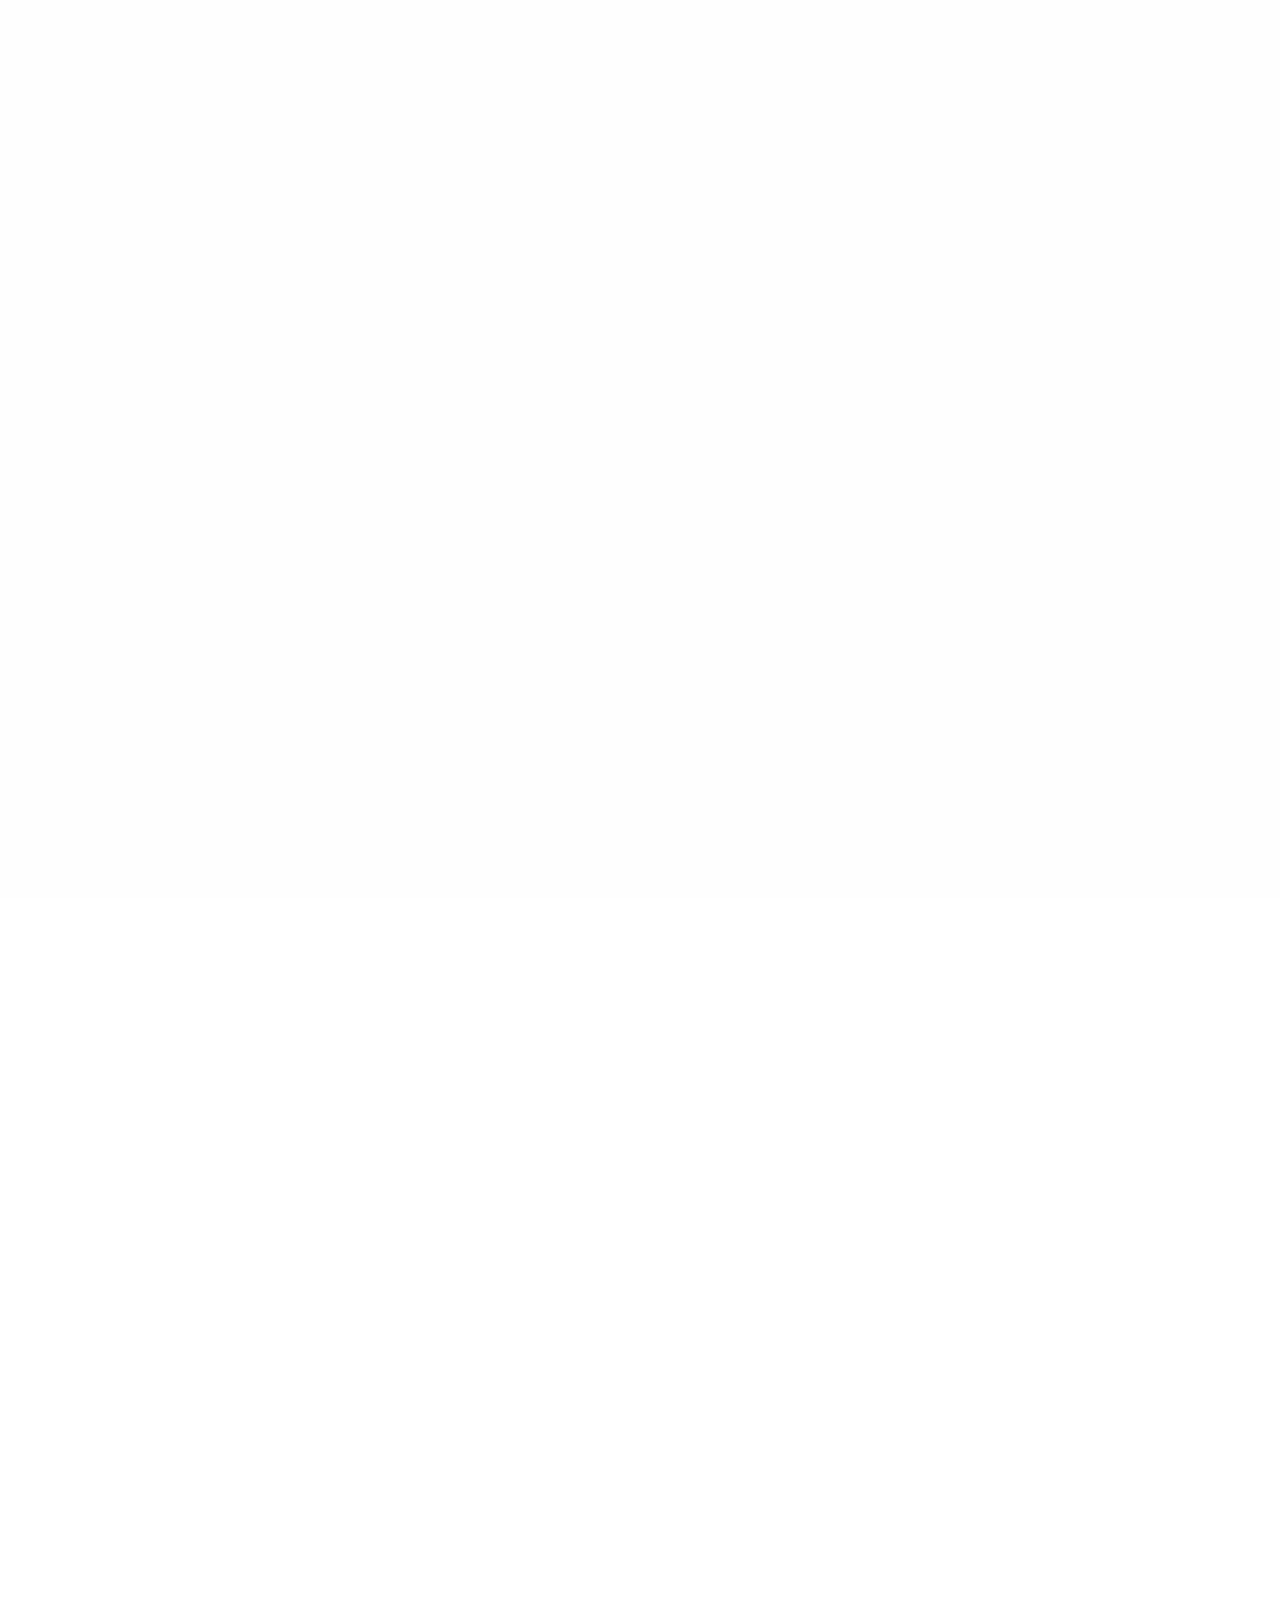
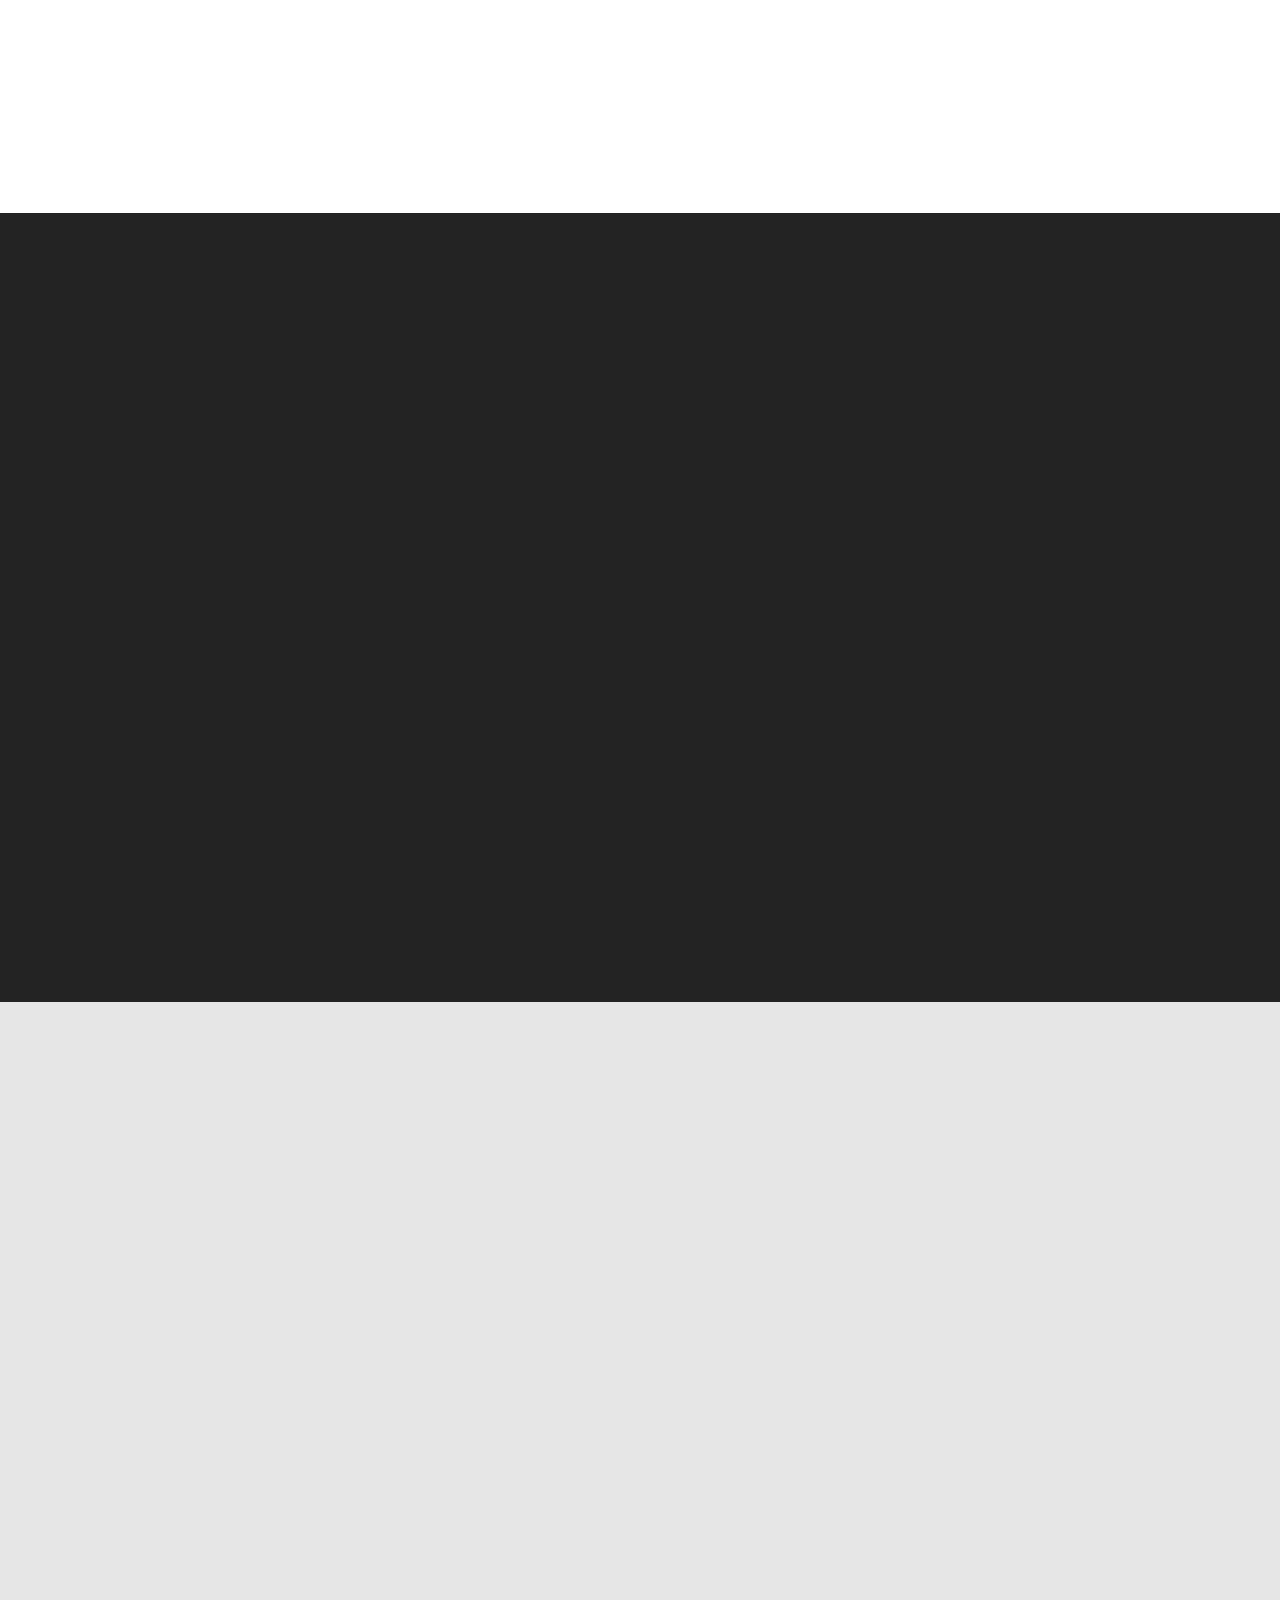
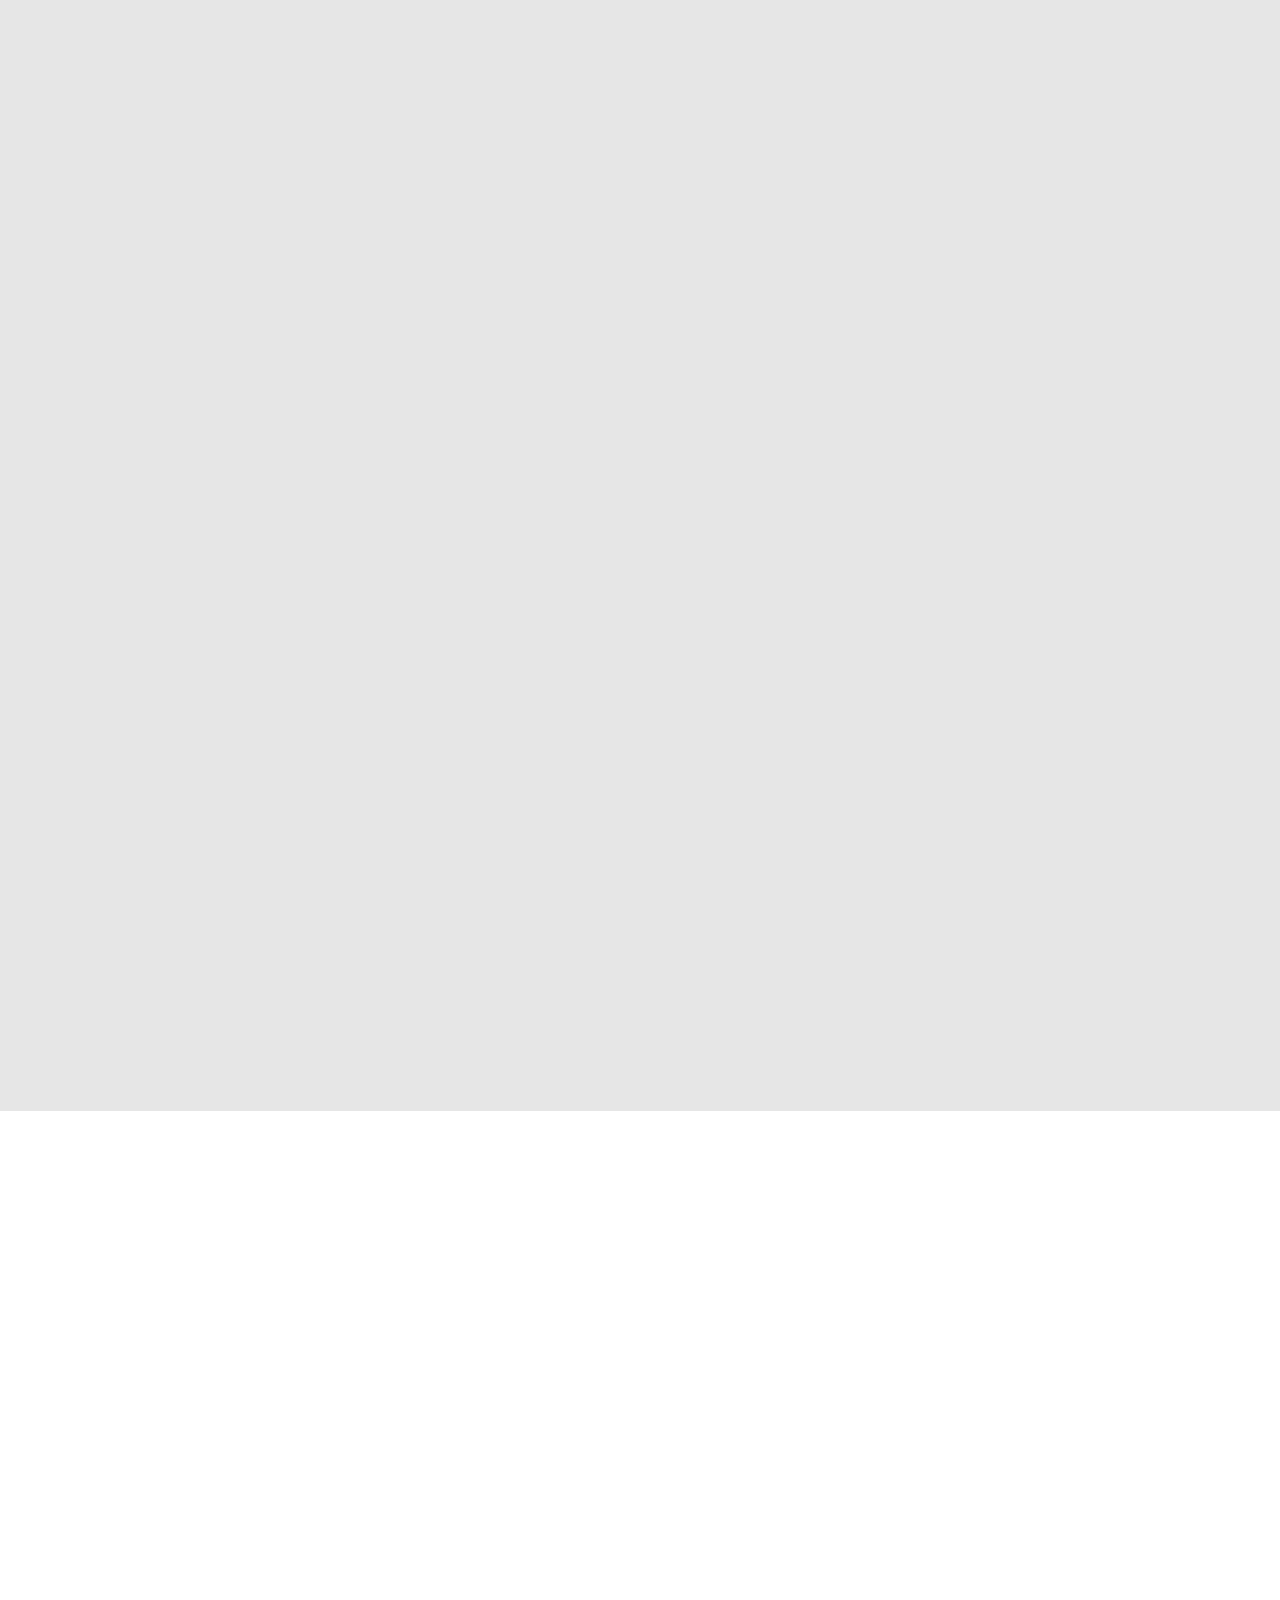
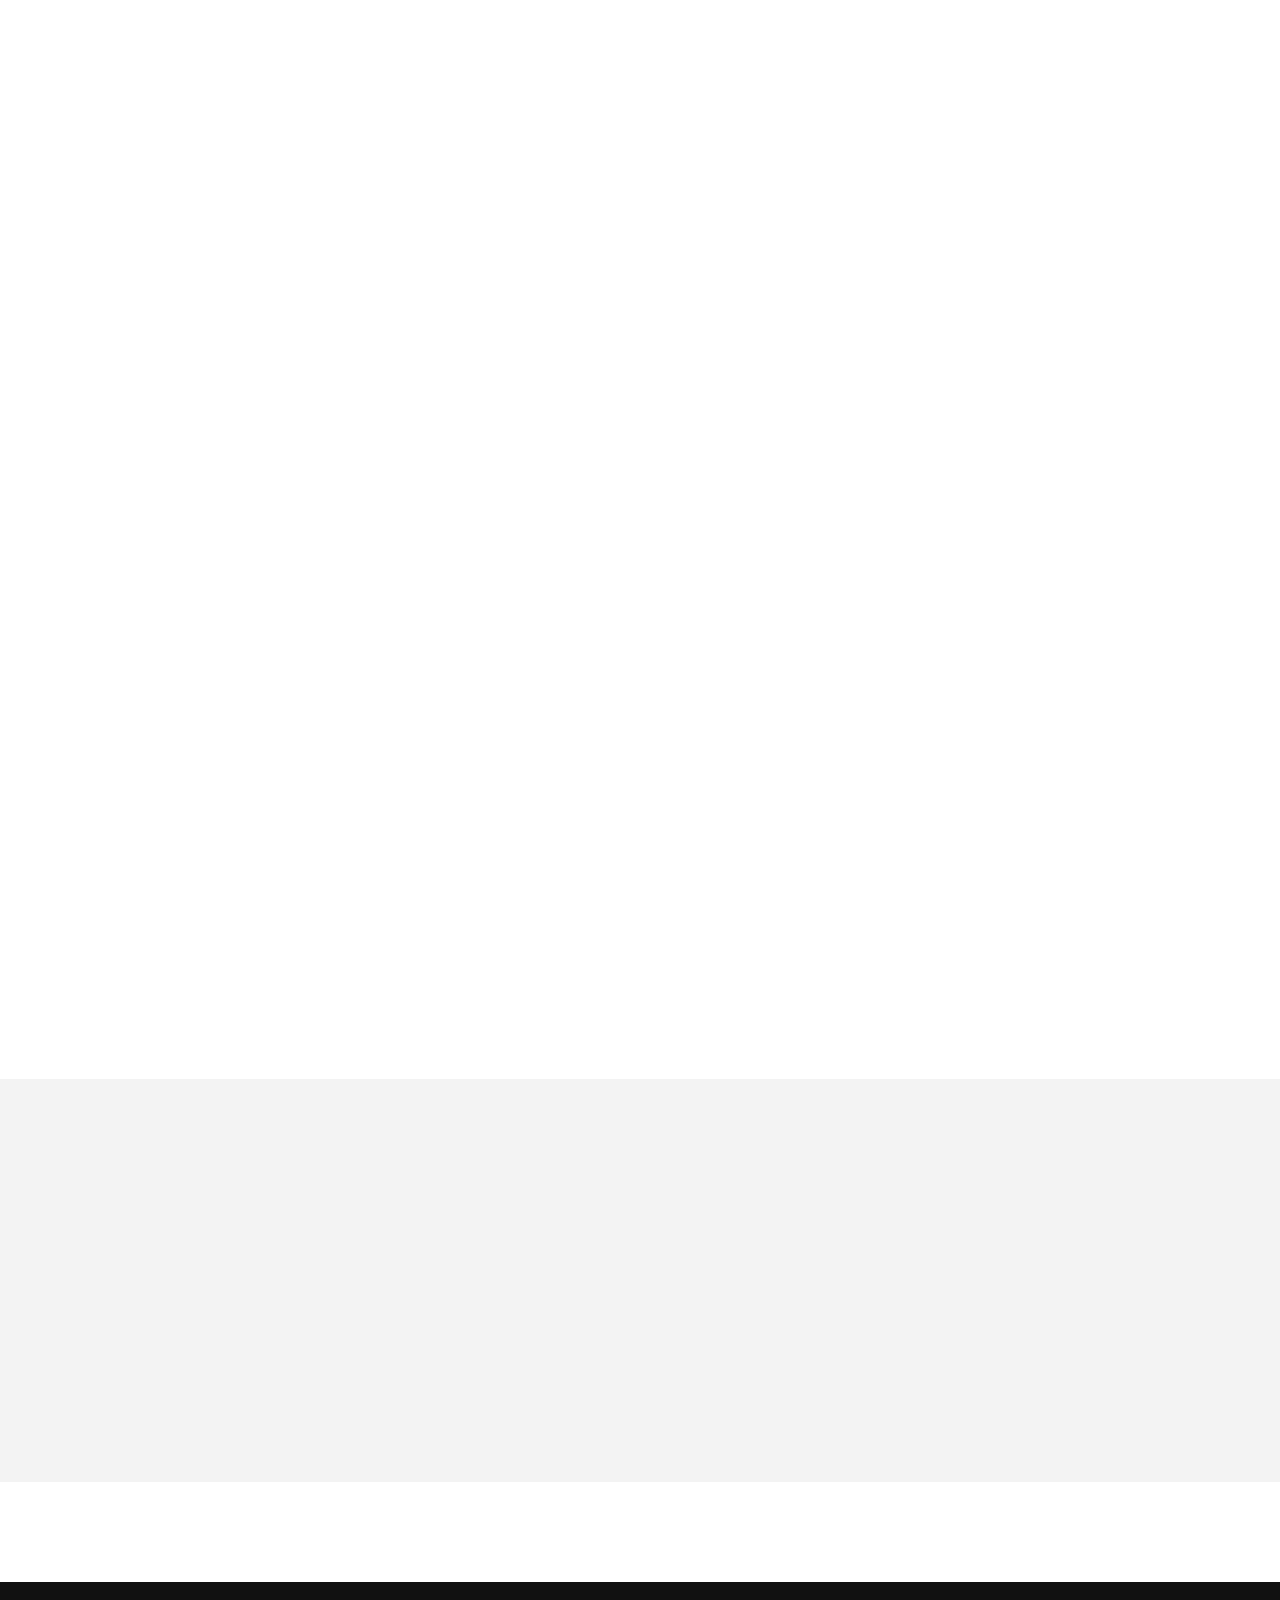
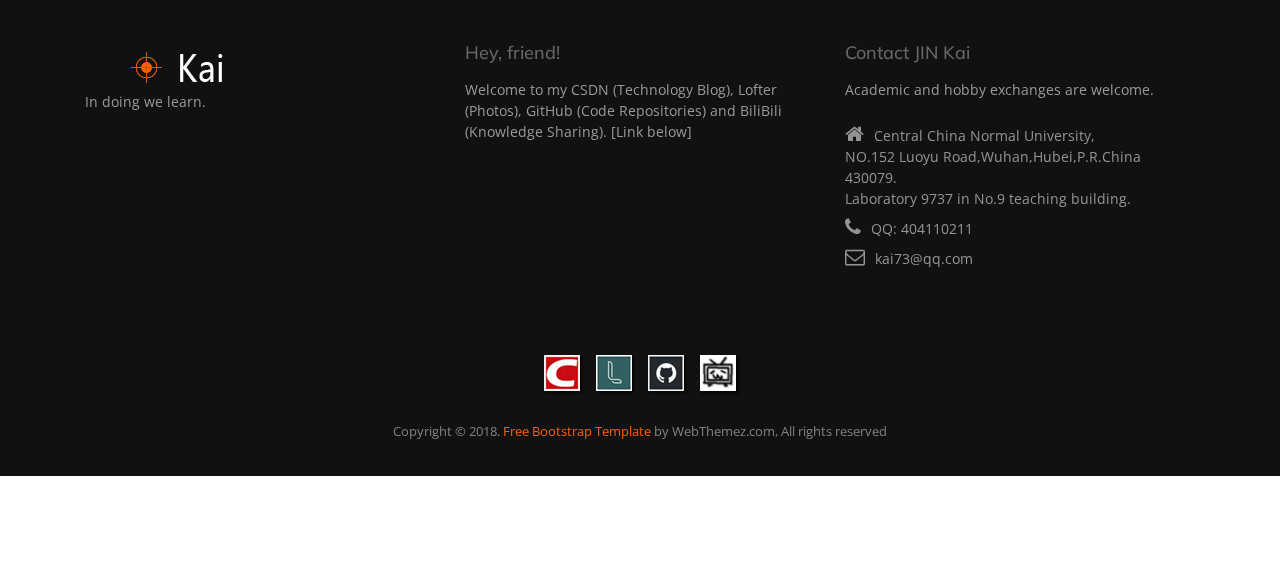
==== index.html @ 5a51023a "update logo" ====
<!DOCTYPE html>
<html lang="en">
<head>
   <meta charset="utf-8"> 
    <meta name="viewport" content="width=device-width, initial-scale=1, maximum-scale=1">
    <meta name="description" content="Businnes, Portfolio, Corporate"> 
	<meta name="Author" content="WebThemez"> 
    <title>Kai JIN | In doing we learn.</title>
    <link rel="stylesheet" href="css/normalize.css">
    <link rel="stylesheet" href="css/bootstrap.min.css">
    <link rel="stylesheet" href="css/font-awesome/css/font-awesome.min.css" />
	<link rel="stylesheet" href="elegant_font/style.css" />
    <!--[if lte IE 7]><script src="elegant_font/lte-ie7.js"></script><![endif]-->
    <link rel="stylesheet" href="css/magnific-popup.css">
    <link rel="stylesheet" href="css/slider-pro.css">
    <link rel="stylesheet" href="css/owl.carousel.css">
    <link rel="stylesheet" href="css/owl.theme.css">
    <link rel="stylesheet" href="css/owl.transitions.css">
    <link rel="stylesheet" href="css/animate.css">
	    <link rel="stylesheet" href="elegant_font/style.css"> 
    <link rel="stylesheet" href="css/style.css"> 

    <!--[if lt IE 9]>
        <script src="js/html5shiv.min.js"></script>
        <script src="js/respond.min.js"></script>
        <script type="text/javascript" src="js/selectivizr.js"></script>
    <![endif]-->
</head>

<body>
    <!-- Preloader -->
    <div class="preloader">
        <div class="status"></div>
    </div>
 
    <!-- Header End -->
    <header>
        <!-- Navigation Menu start-->
		
	<nav id="topNav" class="navbar navbar-default main-menu">
    <div class="container">
        <button class="navbar-toggler hidden-md-up pull-right" type="button" data-toggle="collapse" data-target="#collapsingNavbar">
            ☰
        </button> 
		 <a class="navbar-brand page-scroll" href="#slider"><img class="logo" id="logo" src="images/logo.png" alt="logo"></a>
        <div class="collapse navbar-toggleable-sm" id="collapsingNavbar">
            <ul class="nav navbar-nav">
                 <li class="active">
                            <a href="#slider">HOME</a>
                        </li>
                        <li>
                            <a href="#about">ABOUT</a>
                        </li>
						 <li>
                            <a href="#team">SKILLS</a>
                        </li>
                       
                        <li>
                            <a href="#services">PROJECTS</a>
                        </li>
						
                        <li>
                            <a href="#pricing">ACADEMICS</a>
                        </li>
                        <li>
                            <a href="#portfolio">HOBBIES</a>
                        </li>
						 <li>
                            <a href="#clients">LINKS</a>
                        </li>
                        <li>
                            <a href="#contact">CONTACT</a>
                        </li>
            </ul> 
        </div>
    </div>
</nav>

        
    </header>
    <!-- Header End -->


    <section class="slider-pro slider" id="slider">
        <div class="sp-slides">

            <!-- Slides -->
            <div class="sp-slide main-slides">
                <div class="img-overlay"></div>

                <img class="sp-image" src="images/slider/slider-img-1.jpg" alt="Slider 1"/>

                <h1 class="sp-layer slider-text-big"
                data-position="center" data-show-transition="left" data-hide-transition="right" data-show-delay="1500" data-hide-delay="200">
                <span class="highlight-texts">Kai JIN</span>
                </h1>

                <p class="sp-layer"
                data-position="center" data-vertical="15%" data-show-delay="2000" data-hide-delay="200" data-show-transition="left" data-hide-transition="right">
                In doing we learn...<br/>
				
                </p>
            </div>
            <!-- Slides End -->

            <!-- Slides -->
            <div class="sp-slide main-slides">
            <div class="img-overlay"></div>
                <img class="sp-image" src="images/slider/slider-img-2.jpg" alt="Slider 2"/>

                <h1 class="sp-layer slider-text-big"
                data-position="center" data-show-transition="left" data-hide-transition="right" data-show-delay="1500" data-hide-delay="200">
                <span class="highlight-texts">金恺 Jin Kai</span>
                </h1>

                <p class="sp-layer"
                data-position="center" data-vertical="15%" data-show-delay="2000" data-hide-delay="200" data-show-transition="left" data-hide-transition="right">
                In doing we learn...<br/>
                </p>
            </div>
            <!-- Slides End -->


        </div>
    </section>
    <!-- Main Slider End -->


    <section id="about" class="about-sec section-wrapper description">
        <div class="container">
            <div class="row">
                <!-- Section Header -->
                <div class="col-md-12 col-sm-12 col-xs-12 section-header wow fadeInDown">
                    <h2><span class="highlight-text">About Kai JIN</span></h2>
                   
                    <p class="col-md-8 col-sm-10 col-xs-12 col-md-offset-2 col-sm-offset-1">
					In doing we learn.<br/>
											  
						<a target="_blank" href="https://blog.csdn.net/kai73"><img src="images/l-csdn.png" alt="Image"></a>
						  <a target="_blank" href="http://jinkai1992.lofter.com/"><img src="images/l-lofter.png" alt="Image"></a>
						  <a target="_blank" href="https://github.com/jinkai1992"><img src="images/l-github.png" alt="Image"></a>
						  <a target="_blank" href="https://space.bilibili.com/318529335"><img src="images/l-bilibili.png" alt="Image"></a>
				
					<br/>
				</p>
                </div>
                <!-- Section Header End -->

                <div class="col-md-6 col-sm-6 col-xs-12 custom-sec-img wow fadeInDown">
                    <img src="images/features.png" alt="Custom Image">
                </div>

                <div class="col-md-6 col-sm-6 col-xs-12 customized-text wow fadeInDown black-ed">
                    <div class="row"> 
                        <div class="col-md-11">
                            <strong>Name</strong>
							<p>
					Given name: Kai<br/>
					Family name: JIN<br/> 
							</p>
                        </div>
                    </div>
                </div>

                <div class="col-md-6 col-sm-6 col-xs-12 customized-text wow fadeInDown black-ed">
                    <div class="row"> 
                        <div class="col-md-11">
                            <strong>Learning Experience</strong>
							<p>
					2015 - Now | Ph.D Student<br/>
					@ Radio physics - Central China Normal University<br/>
                2011 - 2015 | Bachelor<br/>
				@ Electrical & Information Engineering - Central China Normal University <br/> 
							</p>
                        </div>
                    </div>
                </div>
            </div> 
        </div>
    </section> 
  
  
  
  


<section id="team" class="bgSection teams-section"> 
<div class="parallax-overlay"></div>
        <div class="teams-wrapper wow bounceIn">
            <div class="container">
                <div class="row">

                    <!-- Section Header -->
                    <div class="col-md-12 col-sm-12 col-xs-12 section-header wow fadeInDown">
                        <h2><span class="highlight-text-inverted">Skills</span></h2>
                       
                        <p class="col-md-8 col-sm-10 col-xs-12 col-md-offset-2 col-sm-offset-1">
						The following skills have been mastered, or the relevant software has been used proficiently.
						<br/><br/>
						<<<< Drag left and right to unlock all my skills >>>>
						</p>
                    </div>

                    <!-- teams Slider -->
                    <div id="teams" class="owl-carousel teams">

                        <!-- Slides -->
                        <div class="teams-slides col-md-8 col-sm-10 col-xs-12 col-md-offset-2 col-sm-offset-1">
                            <img src="images/img-teams/team1.jpg" alt="">
							<p class="client-info">Software</p>
                            <p>C, C++, C#, HTML, Python, Matlab</p>
                            
                        </div>
                        <!-- Slides End -->

                        <!-- Slides -->
                        <div class="teams-slides col-md-8 col-sm-10 col-xs-12 col-md-offset-2 col-sm-offset-1">
                            <img src="images/img-teams/team2.jpg" alt="">
							 <p class="client-info">Embedded and Hardware</p>
                            <p>STM32, MSP430, 89C51, PCB, FPGA (Verilog)</p>
                           
                        </div>
                        <!-- Slides End -->

                        <!-- Slides -->
                        <div class="teams-slides col-md-8 col-sm-10 col-xs-12 col-md-offset-2 col-sm-offset-1">
                            <img src="images/img-teams/team3.jpg" alt="">
							 <p class="client-info">Office or others</p>
                            <p>PPT, WORD, EXCEL, Visio, PhotoShop, Premiere, Audition, Autocad, Solidworks</p>
                           
                        </div>
                        <!-- Slides End -->

                    </div> 
                </div>
            </div>
        </div>
    </section> 

  
  
  
    <section id="services" class="section-wrapper">
        <div class="container">
            <div class="row">

                <!-- Section Header -->
                <div class="col-md-12 col-sm-12 col-xs-12 section-header wow fadeInDown">
                    <h2><span class="highlight-text">Projects</span></h2>
                   
                    <p class="col-md-8 col-sm-10 col-xs-12 col-md-offset-2 col-sm-offset-1">
					Some major projects I have participated in</p>
                </div>
                <!-- Section Header End -->
 
                <div class="our-services">
			 
		
		 <div class="row">
                        <div class="col-md-4 col-sm-4 col-xs-12 text-xs-center wow fadeInDown" data-wow-delay=".2s">
						<div class="service-box">
                            <div class="icon">
                                <i class="icon_star-half_alt"></i> <h3>High precision frequency meter<br/>2017.1 - 2017.8</h3>
                            </div> 
                            <p style="text-align:justify;">
							An improved frequency measurement method using FPGA and TDC 
							(time-to-digital converter) is proposed, 
							and its error analysis is carried out. 
							Instead of measuring more precise counting values of 
							equal-precision frequency measurement, this method obtains 
							the converted frequency indirectly by accurately measuring 
							the time of multiple measured signal cycles. 
							It significantly improves the accuracy of the frequency meter 
							in atomic magnetometer. The method is capable of 
							eliminating the ±1 error of reference signal counting of 
							equal precision frequency measurement method, as well as 
							avoiding the limitation that the measurement range of TDC 
							cannot reach 0. With this method, a prototype of 
							the frequency meter is implemented with very small size. 
							Tests show that the standard deviation (STD) achieved 0.0056 Hz 
							precision and 0.0002 Hz / √Hz @ 1 Hz in the frequency range of 
							70 kHz to 350 kHz at the output rate of 10 Hz.
							<br />
								- First Prize in the 12th National Postgraduate Electronic Design Competition in Central China Division
									<br/>
									- Third Prize in National Finals
									<br/>
							</p>
							</div> 
</div>
                        <div class="col-md-4 col-sm-4 col-xs-12 text-xs-center wow fadeInDown" data-wow-delay=".2s">
						<div class="service-box">
                            <div class="icon">
                                <i class="icon_star-half_alt"></i><h3>Complex Impedance Measurement System Based on AD5933<br/>2016.1 - 2016.12</h3>
                            </div>
                            
                            <p style="text-align:justify;">
							Build the peripheral circuit of AD5933, 
							write the driver and application program of AD5933, 
							run the UCOSIII system on STM32, 
							and complete a complete complex impedance measurement system 
							(including measurement channel switching, 
							integrated body temperature monitoring, 
							heart rate measurement module, etc.).
							<br />
 
								</p>
                        </div>
</div>
                        <div class="col-md-4 col-sm-4 col-xs-12 text-xs-center wow fadeInDown" data-wow-delay=".2s">
						<div class="service-box">
                            <div class="icon">
                                <i class="icon_star-half_alt"></i><h3>“Easy Sign-In” - A system for Sign In<br/>2015.4 - 2015.8</h3>
                            </div>
                            
                            <p style="text-align:justify;">
							Instead of the previous manual and passive check-in method, 
							it actively and automatically obtains the mac address of 
							the router currently connected to the mobile phone and determines 
							whether the user has reached the specified range, and generates 
							attendance information. I undertake the work of configuration linux server 
							and WEB programming , and use Visual Studio to complete the solution 
							by C#.NET. 
							<br/>
							- The third prize of the 1st National Postgraduate Mobile Terminal 
							Application Design Innovation Competition<br/>
							</p>
                        </div>
</div>
                     
                    </div> 
                    <div class="row">
                     
                        <div class="col-md-4 col-sm-4 col-xs-12 text-xs-center wow fadeInDown" data-wow-delay=".1s">
						<div class="service-box">
                            <div class="icon">
                                <i class="icon_star-half_alt"></i><h3>DDS Arbitrary Waveform Generator Based on SOPC<br/>2014.7 - 2015.7</h3>
                            </div>
                            
                            <p style="text-align:justify;">
							The FPGA is controlled by ARM to generate digital signals, and 
							the function of generating arbitrary waveforms is realized 
							by hardware circuits including DA. I am mainly responsible for 
							designing UI and writing C++ programs using QtCreator under 
							Ubuntu system, writing simple FPGA test programs.
							<br/>
							- First prize, first place of Altera Cup SOPC Special Competition 
							Central China Invitational Tournament Altera Cup
							- 2015 Asia Innovation Competition Third Prize and SoC Special Prize
							<br />
								</p>
                        </div>
</div>
                        <div class="col-md-4 col-sm-4 col-xs-12 text-xs-center wow fadeInDown" data-wow-delay=".1s">
						<div class="service-box">
                            <div class="icon">
                                <i class="icon_star-half_alt"></i><h3>TI Cup Undergraduate Electronic Design Competition<br/>2013.2 - 2014.8</h3>
                            </div>
                            
                            <p style="text-align:justify;"> 
							Three semesters and one summer vacation training, mainly 
							completed the simple amplitude frequency characteristic tester, 
							waveform storage and playback and other topics. I am able to 
							skillfully write MSP430 and C51 series single chip microcomputer 
							programs. The three person team participated in the competition, 
							and the design of lock-in amplifier won the second prize.
							</p>
                        </div>
</div>
                    </div>
                </div> 

            </div>
        </div>
    </section> 




    <section id="pricing" class="pricing-section">
        <div class="container">
            <div class="row">

                <!-- Section Header -->
                <div class="col-md-12 col-sm-12 col-xs-12 section-header wow fadeInDown">
                    <h2><span class="highlight-text">Academics</span></h2>
                   
                    <p class="col-md-8 col-sm-10 col-xs-12 col-md-offset-2 col-sm-offset-1">
					More than ten SCI articles...
								</p>
                </div>
                <!-- Section Header End -->

                <div class="pricing-wrapper">



                    <!-- Plans -->
                    <div class="col-md-4 col-sm-4 col-xs-12 pricing-plans wow bounceInRight hoverer">
                        <div class="pricing-titles">
                            <h2>ORCID</h2>
                        </div>
                        <div class="pricing-service-name">
                             <ul>
                                0000-0003-2273-4585
	
                            </ul>
                        </div>

                        <div class="bg-btn">
                            <a target="_blank" href="https://orcid.org/0000-0003-2273-4585" class="signup-btn">Have a look</a>
                        </div>

                        
                    </div>
                    <!-- Plans End -->
					
					
                    <!-- Plans -->
                    <div class="col-md-4 col-sm-4 col-xs-12 pricing-plans wow bounceInRight hoverer">
                        <div class="pricing-titles">
                            <h2>ResearchGate</h2>
                        </div>
                        <div class="pricing-service-name">
                             <ul>
                                researchgate.net
	
                            </ul>
                        </div>

                        <div class="bg-btn">
                            <a target="_blank" href="https://www.researchgate.net/profile/Kai-Jin-3" class="signup-btn">Have a look</a>
                        </div>

                        
                    </div>
                    <!-- Plans End -->


                </div>
            </div>
        </div> 
    </section>
    <!-- Pricing End -->



    <section id="portfolio" class="bgSection portfolio-section">
        <div class="container">
            <div class="row">

                <!-- Section Header -->
                <div class="col-md-12 col-sm-12 col-xs-12 section-header wow fadeInDown">
                    <h2><span class="highlight-text">Hobbies</span></h2>
                   
                    <p class="col-md-8 col-sm-10 col-xs-12 col-md-offset-2 col-sm-offset-1">
					Hi, this is my life...
					</p>
                </div>
                <!-- Section Header End -->

            </div>
        </div>

        <!-- Works -->
        <div class="portfolio-works wow fadeIn" data-wow-duration="2s">

            <!-- Filter Button Start -->
            <div id="portfolio-filter" class="portfolio-filter-btn-group">
                <ul>
                    <li>
                        <a href="#" class="selected" data-filter="*">ALL</a><!--
                         --><a href="#" data-filter=".cycling">Cycling</a><!--
                         --><a href="#" data-filter=".aquascaping">Aquascaping</a><!--
                         --><a href="#" data-filter=".photography">Photography</a><!--
                         --><a href="#" data-filter=".electronic">Electronic</a>
                    </li>
                </ul>
            </div>
            <!-- Filter Button End -->

            <div class="portfolio-items">

                <!-- Portfolio Items -->
                <div class="item portfolio-item cycling">

                    <img src="images/img-portfolio/portfolio1.jpg" alt="">
                    <div class="portfolio-details-wrapper">
                        <div class="portfolio-details">
                            <div class="portfolio-meta-btn">
                                <ul class="work-meta">
                                    <li class="lighbox"><a href="images/img-portfolio/portfolio1.jpg" class="featured-work-img"><i class="fa fa-search-plus"></i></a></li>
                                </ul>
                            </div>
                        </div>
                    </div>

                </div>
                <!-- Portfolio Items End -->

                <!-- Portfolio Items -->
                <div class="item portfolio-item aquascaping">

                    <img src="images/img-portfolio/portfolio2.jpg" alt="">
                    <div class="portfolio-details-wrapper">
                        <div class="portfolio-details">
                            <div class="portfolio-meta-btn">
                                <ul class="work-meta">
                                    <li class="lighbox"><a href="images/img-portfolio/portfolio2.jpg" class="featured-work-img"><i class="fa fa-search-plus"></i></a></li>
                                </ul>
                            </div>
                        </div>
                    </div>

                </div>
                <!-- Portfolio Items End -->

                <!-- Portfolio Items -->
                <div class="item portfolio-item cycling">

                    <img src="images/img-portfolio/portfolio3.jpg" alt="">
                    <div class="portfolio-details-wrapper">
                        <div class="portfolio-details">
                            <div class="portfolio-meta-btn">
                                <ul class="work-meta">
                                    <li class="lighbox"><a href="images/img-portfolio/portfolio3.jpg" class="featured-work-img"><i class="fa fa-search-plus"></i></a></li>
                                </ul>
                            </div>
                        </div>
                    </div>

                </div>
                <!-- Portfolio Items End -->
                
                <!-- Portfolio Items -->
                <div class="item portfolio-item electronic">

                    <img src="images/img-portfolio/portfolio4.jpg" alt="">
                    <div class="portfolio-details-wrapper">
                        <div class="portfolio-details">
                            <div class="portfolio-meta-btn">
                                <ul class="work-meta">
                                    <li class="lighbox"><a href="images/img-portfolio/portfolio4.jpg" class="featured-work-img"><i class="fa fa-search-plus"></i></a></li>
                                </ul>
                            </div>
                        </div>
                    </div>

                </div>
                <!-- Portfolio Items End -->
                
                <!-- Portfolio Items -->
                <div class="item portfolio-item photography">

                    <img src="images/img-portfolio/portfolio5.jpg" alt="">
                    <div class="portfolio-details-wrapper">
                        <div class="portfolio-details">
                            <div class="portfolio-meta-btn">
                                <ul class="work-meta">
                                    <li class="lighbox"><a href="images/img-portfolio/portfolio5.jpg" class="featured-work-img"><i class="fa fa-search-plus"></i></a></li>
                                </ul>
                            </div>
                        </div>
                    </div>

                </div>
                <!-- Portfolio Items End -->
                
                <!-- Portfolio Items -->
                <div class="item portfolio-item photography">

                    <img src="images/img-portfolio/portfolio6.jpg" alt="">
                    <div class="portfolio-details-wrapper">
                        <div class="portfolio-details">
                            <div class="portfolio-meta-btn">
                                <ul class="work-meta">
                                    <li class="lighbox"><a href="images/img-portfolio/portfolio6.jpg" class="featured-work-img"><i class="fa fa-search-plus"></i></a></li>
                                </ul>
                            </div>
                        </div>
                    </div>

                </div>
                <!-- Portfolio Items End -->
                
                <!-- Portfolio Items -->
                <div class="item portfolio-item photography">

                    <img src="images/img-portfolio/portfolio7.jpg" alt="">
                    <div class="portfolio-details-wrapper">
                        <div class="portfolio-details">
                            <div class="portfolio-meta-btn">
                                <ul class="work-meta">
                                    <li class="lighbox"><a href="images/img-portfolio/portfolio7.jpg" class="featured-work-img"><i class="fa fa-search-plus"></i></a></li>
                                </ul>
                            </div>
                        </div>
                    </div>

                </div>
                <!-- Portfolio Items End -->
                
                <!-- Portfolio Items -->
                <div class="item portfolio-item aquascaping">

                    <img src="images/img-portfolio/portfolio8.jpg" alt="">
                    <div class="portfolio-details-wrapper">
                        <div class="portfolio-details">
                            <div class="portfolio-meta-btn">
                                <ul class="work-meta">
                                    <li class="lighbox"><a href="images/img-portfolio/portfolio8.jpg" class="featured-work-img"><i class="fa fa-search-plus"></i></a></li>
                                </ul>
                            </div>
                        </div>
                    </div>

                </div>
                <!-- Portfolio Items End -->
				
				

            </div>
        </div>
        <!-- Works End -->


    </section>
    <!-- Portfolio Section End -->



    <!-- Clients Section -->
    <section id="clients" class="clients-section">
      <!-- Container Ends -->
      <div class="container">
	    <div class="row">
        <!-- Section Header -->
              <div class="col-md-12 col-sm-12 col-xs-12 section-header wow fadeInDown">
                    <h2><span class="highlight-text">Friendship Links</span></h2>
                   
                    <p class="col-md-8 col-sm-10 col-xs-12 col-md-offset-2 col-sm-offset-1">O(∩_∩)O</p>
                    </div>
                <!-- Section Header End -->
        <div class="wow fadeInUpQuick" data-wow-delay=".9s"> 
          <div class="row" id="clients-carousel">
            <div class="client-item-wrapper">
              <a href="https://shuiqingliu.com/" target="_blank"><img src="images/clients/qingliu.png" alt="qingliu.com"></a>
            </div>
          </div>
        </div>
		 </div>
      </div><!-- Container Ends -->
    </section>
    <!-- Client Section End -->  
	
	
	
	
	 <section id="contact" class="section-wrapper contact-section" data-stellar-background-ratio="0.5">

	
	
    <!-- Contact Section End -->
    <section class="footer-container">
        <div class="container">
            <div class="row footer-containertent">
                <div class="col-md-4">
                    <img src="images/logo.png" alt="">
                    <p>In doing we learn.</p>
                </div>
                <div class="col-md-4">
                    <h4>Hey, friend!</h4>
                    <p>Welcome to my CSDN (Technology Blog), Lofter (Photos), GitHub (Code Repositories) and BiliBili (Knowledge Sharing). [Link below]</p>
                </div>
                <div class="col-md-4 contac-us">
                    <h4>Contact JIN Kai</h4>
                    <p>Academic and hobby exchanges are welcome.</p>
					<ul>
                            <li><i class="fa fa-home"></i>Central China Normal University, <br/>NO.152 Luoyu Road,Wuhan,Hubei,P.R.China 430079. <br/>Laboratory 9737 in No.9 teaching building.</li>
                            <li><i class="fa fa-phone"></i>QQ: 404110211</li>
                            <li><i class="fa fa-envelope-o"></i>kai73@qq.com</li>
                        </ul> 
                </div>
            </div>
        </div>
    </section>


    <footer>

        <div class="container">
            <div class="row">
                <div class="footer-containertent">

                    <ul class="footer-social-info">
						  <a target="_blank" href="https://blog.csdn.net/kai73"><img src="images/l-csdn.png" alt="Image"></a>
						  <a target="_blank" href="http://jinkai1992.lofter.com/"><img src="images/l-lofter.png" alt="Image"></a>
						  <a target="_blank" href="https://github.com/jinkai1992"><img src="images/l-github.png" alt="Image"></a>
						  <a target="_blank" href="https://space.bilibili.com/318529335"><img src="images/l-bilibili.png" alt="Image"></a>
				
                    </ul>
					<br/><br/>
<p>Copyright © 2018.  <a href="https://webthemez.com/free-bootstrap-templates/" target="_blank">Free Bootstrap Template</a> by WebThemez.com, All rights reserved</p>
                </div>
            </div>
        </div>
    </footer>
    <!-- Footer End -->

    <script src="js/jquery-1.11.3.min.js"></script>
    <script src="js/bootstrap.min.js"></script>
    <script src="js/modernizr.min.js"></script>
    <script src="js/jquery.easing.1.3.js"></script>
    <script src="js/jquery.scrollUp.min.js"></script>
    <script src="js/jquery.easypiechart.js"></script>
    <script src="js/isotope.pkgd.min.js"></script>
    <script src="js/jquery.fitvids.js"></script>
    <script src="js/jquery.stellar.min.js"></script>
    <script src="js/jquery.waypoints.min.js"></script>
    <script src="js/wow.min.js"></script>
    <script src="js/jquery.nav.js"></script>
    <script src="js/imagesloaded.pkgd.min.js"></script>
    <script src="js/smooth-scroll.min.js"></script>
    <script src="js/jquery.magnific-popup.min.js"></script>
    <script src="js/jquery.sliderPro.min.js"></script>
    <script src="js/owl.carousel.min.js"></script>
 <script src="contact/jqBootstrapValidation.js"></script>
 <script src="contact/contact_me.js"></script>
    <script src="js/custom.js"></script>

</body>
</html>
---- elegant_font/style.css ----
@font-face {
	font-family: 'ElegantIcons';
	src:url('fonts/ElegantIcons.eot');
	src:url('fonts/ElegantIcons.eot?#iefix') format('embedded-opentype'),
		url('fonts/ElegantIcons.woff') format('woff'),
		url('fonts/ElegantIcons.ttf') format('truetype'),
		url('fonts/ElegantIcons.svg#ElegantIcons') format('svg');
	font-weight: normal;
	font-style: normal;
}

/* Use the following CSS code if you want to use data attributes for inserting your icons */
[data-icon]:before {
	font-family: 'ElegantIcons';
	content: attr(data-icon);
	speak: none;
	font-weight: normal;
	font-variant: normal;
	text-transform: none;
	line-height: 1;
	-webkit-font-smoothing: antialiased;
	-moz-osx-font-smoothing: grayscale;
}

/* Use the following CSS code if you want to have a class per icon */
/*
Instead of a list of all class selectors,
you can use the generic selector below, but it's slower:
[class*="your-class-prefix"] {
*/
.arrow_up, .arrow_down, .arrow_left, .arrow_right, .arrow_left-up, .arrow_right-up, .arrow_right-down, .arrow_left-down, .arrow-up-down, .arrow_up-down_alt, .arrow_left-right_alt, .arrow_left-right, .arrow_expand_alt2, .arrow_expand_alt, .arrow_condense, .arrow_expand, .arrow_move, .arrow_carrot-up, .arrow_carrot-down, .arrow_carrot-left, .arrow_carrot-right, .arrow_carrot-2up, .arrow_carrot-2down, .arrow_carrot-2left, .arrow_carrot-2right, .arrow_carrot-up_alt2, .arrow_carrot-down_alt2, .arrow_carrot-left_alt2, .arrow_carrot-right_alt2, .arrow_carrot-2up_alt2, .arrow_carrot-2down_alt2, .arrow_carrot-2left_alt2, .arrow_carrot-2right_alt2, .arrow_triangle-up, .arrow_triangle-down, .arrow_triangle-left, .arrow_triangle-right, .arrow_triangle-up_alt2, .arrow_triangle-down_alt2, .arrow_triangle-left_alt2, .arrow_triangle-right_alt2, .arrow_back, .icon_minus-06, .icon_plus, .icon_close, .icon_check, .icon_minus_alt2, .icon_plus_alt2, .icon_close_alt2, .icon_check_alt2, .icon_zoom-out_alt, .icon_zoom-in_alt, .icon_search, .icon_box-empty, .icon_box-selected, .icon_minus-box, .icon_plus-box, .icon_box-checked, .icon_circle-empty, .icon_circle-slelected, .icon_stop_alt2, .icon_stop, .icon_pause_alt2, .icon_pause, .icon_menu, .icon_menu-square_alt2, .icon_menu-circle_alt2, .icon_ul, .icon_ol, .icon_adjust-horiz, .icon_adjust-vert, .icon_document_alt, .icon_documents_alt, .icon_pencil, .icon_pencil-edit_alt, .icon_pencil-edit, .icon_folder-alt, .icon_folder-open_alt, .icon_folder-add_alt, .icon_info_alt, .icon_error-oct_alt, .icon_error-circle_alt, .icon_error-triangle_alt, .icon_question_alt2, .icon_question, .icon_comment_alt, .icon_chat_alt, .icon_vol-mute_alt, .icon_volume-low_alt, .icon_volume-high_alt, .icon_quotations, .icon_quotations_alt2, .icon_clock_alt, .icon_lock_alt, .icon_lock-open_alt, .icon_key_alt, .icon_cloud_alt, .icon_cloud-upload_alt, .icon_cloud-download_alt, .icon_image, .icon_images, .icon_lightbulb_alt, .icon_gift_alt, .icon_house_alt, .icon_genius, .icon_mobile, .icon_tablet, .icon_laptop, .icon_desktop, .icon_camera_alt, .icon_mail_alt, .icon_cone_alt, .icon_ribbon_alt, .icon_bag_alt, .icon_creditcard, .icon_cart_alt, .icon_paperclip, .icon_tag_alt, .icon_tags_alt, .icon_trash_alt, .icon_cursor_alt, .icon_mic_alt, .icon_compass_alt, .icon_pin_alt, .icon_pushpin_alt, .icon_map_alt, .icon_drawer_alt, .icon_toolbox_alt, .icon_book_alt, .icon_calendar, .icon_film, .icon_table, .icon_contacts_alt, .icon_headphones, .icon_lifesaver, .icon_piechart, .icon_refresh, .icon_link_alt, .icon_link, .icon_loading, .icon_blocked, .icon_archive_alt, .icon_heart_alt, .icon_star_alt, .icon_star-half_alt, .icon_star, .icon_star-half, .icon_tools, .icon_tool, .icon_cog, .icon_cogs, .arrow_up_alt, .arrow_down_alt, .arrow_left_alt, .arrow_right_alt, .arrow_left-up_alt, .arrow_right-up_alt, .arrow_right-down_alt, .arrow_left-down_alt, .arrow_condense_alt, .arrow_expand_alt3, .arrow_carrot_up_alt, .arrow_carrot-down_alt, .arrow_carrot-left_alt, .arrow_carrot-right_alt, .arrow_carrot-2up_alt, .arrow_carrot-2dwnn_alt, .arrow_carrot-2left_alt, .arrow_carrot-2right_alt, .arrow_triangle-up_alt, .arrow_triangle-down_alt, .arrow_triangle-left_alt, .arrow_triangle-right_alt, .icon_minus_alt, .icon_plus_alt, .icon_close_alt, .icon_check_alt, .icon_zoom-out, .icon_zoom-in, .icon_stop_alt, .icon_menu-square_alt, .icon_menu-circle_alt, .icon_document, .icon_documents, .icon_pencil_alt, .icon_folder, .icon_folder-open, .icon_folder-add, .icon_folder_upload, .icon_folder_download, .icon_info, .icon_error-circle, .icon_error-oct, .icon_error-triangle, .icon_question_alt, .icon_comment, .icon_chat, .icon_vol-mute, .icon_volume-low, .icon_volume-high, .icon_quotations_alt, .icon_clock, .icon_lock, .icon_lock-open, .icon_key, .icon_cloud, .icon_cloud-upload, .icon_cloud-download, .icon_lightbulb, .icon_gift, .icon_house, .icon_camera, .icon_mail, .icon_cone, .icon_ribbon, .icon_bag, .icon_cart, .icon_tag, .icon_tags, .icon_trash, .icon_cursor, .icon_mic, .icon_compass, .icon_pin, .icon_pushpin, .icon_map, .icon_drawer, .icon_toolbox, .icon_book, .icon_contacts, .icon_archive, .icon_heart, .icon_profile, .icon_group, .icon_grid-2x2, .icon_grid-3x3, .icon_music, .icon_pause_alt, .icon_phone, .icon_upload, .icon_download, .social_facebook, .social_twitter, .social_pinterest, .social_googleplus, .social_tumblr, .social_tumbleupon, .social_wordpress, .social_instagram, .social_dribbble, .social_vimeo, .social_linkedin, .social_rss, .social_deviantart, .social_share, .social_myspace, .social_skype, .social_youtube, .social_picassa, .social_googledrive, .social_flickr, .social_blogger, .social_spotify, .social_delicious, .social_facebook_circle, .social_twitter_circle, .social_pinterest_circle, .social_googleplus_circle, .social_tumblr_circle, .social_stumbleupon_circle, .social_wordpress_circle, .social_instagram_circle, .social_dribbble_circle, .social_vimeo_circle, .social_linkedin_circle, .social_rss_circle, .social_deviantart_circle, .social_share_circle, .social_myspace_circle, .social_skype_circle, .social_youtube_circle, .social_picassa_circle, .social_googledrive_alt2, .social_flickr_circle, .social_blogger_circle, .social_spotify_circle, .social_delicious_circle, .social_facebook_square, .social_twitter_square, .social_pinterest_square, .social_googleplus_square, .social_tumblr_square, .social_stumbleupon_square, .social_wordpress_square, .social_instagram_square, .social_dribbble_square, .social_vimeo_square, .social_linkedin_square, .social_rss_square, .social_deviantart_square, .social_share_square, .social_myspace_square, .social_skype_square, .social_youtube_square, .social_picassa_square, .social_googledrive_square, .social_flickr_square, .social_blogger_square, .social_spotify_square, .social_delicious_square, .icon_printer, .icon_calulator, .icon_building, .icon_floppy, .icon_drive, .icon_search-2, .icon_id, .icon_id-2, .icon_puzzle, .icon_like, .icon_dislike, .icon_mug, .icon_currency, .icon_wallet, .icon_pens, .icon_easel, .icon_flowchart, .icon_datareport, .icon_briefcase, .icon_shield, .icon_percent, .icon_globe, .icon_globe-2, .icon_target, .icon_hourglass, .icon_balance, .icon_rook, .icon_printer-alt, .icon_calculator_alt, .icon_building_alt, .icon_floppy_alt, .icon_drive_alt, .icon_search_alt, .icon_id_alt, .icon_id-2_alt, .icon_puzzle_alt, .icon_like_alt, .icon_dislike_alt, .icon_mug_alt, .icon_currency_alt, .icon_wallet_alt, .icon_pens_alt, .icon_easel_alt, .icon_flowchart_alt, .icon_datareport_alt, .icon_briefcase_alt, .icon_shield_alt, .icon_percent_alt, .icon_globe_alt, .icon_clipboard {
	font-family: 'ElegantIcons';
	speak: none;
	font-style: normal;
	font-weight: normal;
	font-variant: normal;
	text-transform: none;
	line-height: 1;
	-webkit-font-smoothing: antialiased;
}
.arrow_up:before {
	content: "\21";
}
.arrow_down:before {
	content: "\22";
}
.arrow_left:before {
	content: "\23";
}
.arrow_right:before {
	content: "\24";
}
.arrow_left-up:before {
	content: "\25";
}
.arrow_right-up:before {
	content: "\26";
}
.arrow_right-down:before {
	content: "\27";
}
.arrow_left-down:before {
	content: "\28";
}
.arrow-up-down:before {
	content: "\29";
}
.arrow_up-down_alt:before {
	content: "\2a";
}
.arrow_left-right_alt:before {
	content: "\2b";
}
.arrow_left-right:before {
	content: "\2c";
}
.arrow_expand_alt2:before {
	content: "\2d";
}
.arrow_expand_alt:before {
	content: "\2e";
}
.arrow_condense:before {
	content: "\2f";
}
.arrow_expand:before {
	content: "\30";
}
.arrow_move:before {
	content: "\31";
}
.arrow_carrot-up:before {
	content: "\32";
}
.arrow_carrot-down:before {
	content: "\33";
}
.arrow_carrot-left:before {
	content: "\34";
}
.arrow_carrot-right:before {
	content: "\35";
}
.arrow_carrot-2up:before {
	content: "\36";
}
.arrow_carrot-2down:before {
	content: "\37";
}
.arrow_carrot-2left:before {
	content: "\38";
}
.arrow_carrot-2right:before {
	content: "\39";
}
.arrow_carrot-up_alt2:before {
	content: "\3a";
}
.arrow_carrot-down_alt2:before {
	content: "\3b";
}
.arrow_carrot-left_alt2:before {
	content: "\3c";
}
.arrow_carrot-right_alt2:before {
	content: "\3d";
}
.arrow_carrot-2up_alt2:before {
	content: "\3e";
}
.arrow_carrot-2down_alt2:before {
	content: "\3f";
}
.arrow_carrot-2left_alt2:before {
	content: "\40";
}
.arrow_carrot-2right_alt2:before {
	content: "\41";
}
.arrow_triangle-up:before {
	content: "\42";
}
.arrow_triangle-down:before {
	content: "\43";
}
.arrow_triangle-left:before {
	content: "\44";
}
.arrow_triangle-right:before {
	content: "\45";
}
.arrow_triangle-up_alt2:before {
	content: "\46";
}
.arrow_triangle-down_alt2:before {
	content: "\47";
}
.arrow_triangle-left_alt2:before {
	content: "\48";
}
.arrow_triangle-right_alt2:before {
	content: "\49";
}
.arrow_back:before {
	content: "\4a";
}
.icon_minus-06:before {
	content: "\4b";
}
.icon_plus:before {
	content: "\4c";
}
.icon_close:before {
	content: "\4d";
}
.icon_check:before {
	content: "\4e";
}
.icon_minus_alt2:before {
	content: "\4f";
}
.icon_plus_alt2:before {
	content: "\50";
}
.icon_close_alt2:before {
	content: "\51";
}
.icon_check_alt2:before {
	content: "\52";
}
.icon_zoom-out_alt:before {
	content: "\53";
}
.icon_zoom-in_alt:before {
	content: "\54";
}
.icon_search:before {
	content: "\55";
}
.icon_box-empty:before {
	content: "\56";
}
.icon_box-selected:before {
	content: "\57";
}
.icon_minus-box:before {
	content: "\58";
}
.icon_plus-box:before {
	content: "\59";
}
.icon_box-checked:before {
	content: "\5a";
}
.icon_circle-empty:before {
	content: "\5b";
}
.icon_circle-slelected:before {
	content: "\5c";
}
.icon_stop_alt2:before {
	content: "\5d";
}
.icon_stop:before {
	content: "\5e";
}
.icon_pause_alt2:before {
	content: "\5f";
}
.icon_pause:before {
	content: "\60";
}
.icon_menu:before {
	content: "\61";
}
.icon_menu-square_alt2:before {
	content: "\62";
}
.icon_menu-circle_alt2:before {
	content: "\63";
}
.icon_ul:before {
	content: "\64";
}
.icon_ol:before {
	content: "\65";
}
.icon_adjust-horiz:before {
	content: "\66";
}
.icon_adjust-vert:before {
	content: "\67";
}
.icon_document_alt:before {
	content: "\68";
}
.icon_documents_alt:before {
	content: "\69";
}
.icon_pencil:before {
	content: "\6a";
}
.icon_pencil-edit_alt:before {
	content: "\6b";
}
.icon_pencil-edit:before {
	content: "\6c";
}
.icon_folder-alt:before {
	content: "\6d";
}
.icon_folder-open_alt:before {
	content: "\6e";
}
.icon_folder-add_alt:before {
	content: "\6f";
}
.icon_info_alt:before {
	content: "\70";
}
.icon_error-oct_alt:before {
	content: "\71";
}
.icon_error-circle_alt:before {
	content: "\72";
}
.icon_error-triangle_alt:before {
	content: "\73";
}
.icon_question_alt2:before {
	content: "\74";
}
.icon_question:before {
	content: "\75";
}
.icon_comment_alt:before {
	content: "\76";
}
.icon_chat_alt:before {
	content: "\77";
}
.icon_vol-mute_alt:before {
	content: "\78";
}
.icon_volume-low_alt:before {
	content: "\79";
}
.icon_volume-high_alt:before {
	content: "\7a";
}
.icon_quotations:before {
	content: "\7b";
}
.icon_quotations_alt2:before {
	content: "\7c";
}
.icon_clock_alt:before {
	content: "\7d";
}
.icon_lock_alt:before {
	content: "\7e";
}
.icon_lock-open_alt:before {
	content: "\e000";
}
.icon_key_alt:before {
	content: "\e001";
}
.icon_cloud_alt:before {
	content: "\e002";
}
.icon_cloud-upload_alt:before {
	content: "\e003";
}
.icon_cloud-download_alt:before {
	content: "\e004";
}
.icon_image:before {
	content: "\e005";
}
.icon_images:before {
	content: "\e006";
}
.icon_lightbulb_alt:before {
	content: "\e007";
}
.icon_gift_alt:before {
	content: "\e008";
}
.icon_house_alt:before {
	content: "\e009";
}
.icon_genius:before {
	content: "\e00a";
}
.icon_mobile:before {
	content: "\e00b";
}
.icon_tablet:before {
	content: "\e00c";
}
.icon_laptop:before {
	content: "\e00d";
}
.icon_desktop:before {
	content: "\e00e";
}
.icon_camera_alt:before {
	content: "\e00f";
}
.icon_mail_alt:before {
	content: "\e010";
}
.icon_cone_alt:before {
	content: "\e011";
}
.icon_ribbon_alt:before {
	content: "\e012";
}
.icon_bag_alt:before {
	content: "\e013";
}
.icon_creditcard:before {
	content: "\e014";
}
.icon_cart_alt:before {
	content: "\e015";
}
.icon_paperclip:before {
	content: "\e016";
}
.icon_tag_alt:before {
	content: "\e017";
}
.icon_tags_alt:before {
	content: "\e018";
}
.icon_trash_alt:before {
	content: "\e019";
}
.icon_cursor_alt:before {
	content: "\e01a";
}
.icon_mic_alt:before {
	content: "\e01b";
}
.icon_compass_alt:before {
	content: "\e01c";
}
.icon_pin_alt:before {
	content: "\e01d";
}
.icon_pushpin_alt:before {
	content: "\e01e";
}
.icon_map_alt:before {
	content: "\e01f";
}
.icon_drawer_alt:before {
	content: "\e020";
}
.icon_toolbox_alt:before {
	content: "\e021";
}
.icon_book_alt:before {
	content: "\e022";
}
.icon_calendar:before {
	content: "\e023";
}
.icon_film:before {
	content: "\e024";
}
.icon_table:before {
	content: "\e025";
}
.icon_contacts_alt:before {
	content: "\e026";
}
.icon_headphones:before {
	content: "\e027";
}
.icon_lifesaver:before {
	content: "\e028";
}
.icon_piechart:before {
	content: "\e029";
}
.icon_refresh:before {
	content: "\e02a";
}
.icon_link_alt:before {
	content: "\e02b";
}
.icon_link:before {
	content: "\e02c";
}
.icon_loading:before {
	content: "\e02d";
}
.icon_blocked:before {
	content: "\e02e";
}
.icon_archive_alt:before {
	content: "\e02f";
}
.icon_heart_alt:before {
	content: "\e030";
}
.icon_star_alt:before {
	content: "\e031";
}
.icon_star-half_alt:before {
	content: "\e032";
}
.icon_star:before {
	content: "\e033";
}
.icon_star-half:before {
	content: "\e034";
}
.icon_tools:before {
	content: "\e035";
}
.icon_tool:before {
	content: "\e036";
}
.icon_cog:before {
	content: "\e037";
}
.icon_cogs:before {
	content: "\e038";
}
.arrow_up_alt:before {
	content: "\e039";
}
.arrow_down_alt:before {
	content: "\e03a";
}
.arrow_left_alt:before {
	content: "\e03b";
}
.arrow_right_alt:before {
	content: "\e03c";
}
.arrow_left-up_alt:before {
	content: "\e03d";
}
.arrow_right-up_alt:before {
	content: "\e03e";
}
.arrow_right-down_alt:before {
	content: "\e03f";
}
.arrow_left-down_alt:before {
	content: "\e040";
}
.arrow_condense_alt:before {
	content: "\e041";
}
.arrow_expand_alt3:before {
	content: "\e042";
}
.arrow_carrot_up_alt:before {
	content: "\e043";
}
.arrow_carrot-down_alt:before {
	content: "\e044";
}
.arrow_carrot-left_alt:before {
	content: "\e045";
}
.arrow_carrot-right_alt:before {
	content: "\e046";
}
.arrow_carrot-2up_alt:before {
	content: "\e047";
}
.arrow_carrot-2dwnn_alt:before {
	content: "\e048";
}
.arrow_carrot-2left_alt:before {
	content: "\e049";
}
.arrow_carrot-2right_alt:before {
	content: "\e04a";
}
.arrow_triangle-up_alt:before {
	content: "\e04b";
}
.arrow_triangle-down_alt:before {
	content: "\e04c";
}
.arrow_triangle-left_alt:before {
	content: "\e04d";
}
.arrow_triangle-right_alt:before {
	content: "\e04e";
}
.icon_minus_alt:before {
	content: "\e04f";
}
.icon_plus_alt:before {
	content: "\e050";
}
.icon_close_alt:before {
	content: "\e051";
}
.icon_check_alt:before {
	content: "\e052";
}
.icon_zoom-out:before {
	content: "\e053";
}
.icon_zoom-in:before {
	content: "\e054";
}
.icon_stop_alt:before {
	content: "\e055";
}
.icon_menu-square_alt:before {
	content: "\e056";
}
.icon_menu-circle_alt:before {
	content: "\e057";
}
.icon_document:before {
	content: "\e058";
}
.icon_documents:before {
	content: "\e059";
}
.icon_pencil_alt:before {
	content: "\e05a";
}
.icon_folder:before {
	content: "\e05b";
}
.icon_folder-open:before {
	content: "\e05c";
}
.icon_folder-add:before {
	content: "\e05d";
}
.icon_folder_upload:before {
	content: "\e05e";
}
.icon_folder_download:before {
	content: "\e05f";
}
.icon_info:before {
	content: "\e060";
}
.icon_error-circle:before {
	content: "\e061";
}
.icon_error-oct:before {
	content: "\e062";
}
.icon_error-triangle:before {
	content: "\e063";
}
.icon_question_alt:before {
	content: "\e064";
}
.icon_comment:before {
	content: "\e065";
}
.icon_chat:before {
	content: "\e066";
}
.icon_vol-mute:before {
	content: "\e067";
}
.icon_volume-low:before {
	content: "\e068";
}
.icon_volume-high:before {
	content: "\e069";
}
.icon_quotations_alt:before {
	content: "\e06a";
}
.icon_clock:before {
	content: "\e06b";
}
.icon_lock:before {
	content: "\e06c";
}
.icon_lock-open:before {
	content: "\e06d";
}
.icon_key:before {
	content: "\e06e";
}
.icon_cloud:before {
	content: "\e06f";
}
.icon_cloud-upload:before {
	content: "\e070";
}
.icon_cloud-download:before {
	content: "\e071";
}
.icon_lightbulb:before {
	content: "\e072";
}
.icon_gift:before {
	content: "\e073";
}
.icon_house:before {
	content: "\e074";
}
.icon_camera:before {
	content: "\e075";
}
.icon_mail:before {
	content: "\e076";
}
.icon_cone:before {
	content: "\e077";
}
.icon_ribbon:before {
	content: "\e078";
}
.icon_bag:before {
	content: "\e079";
}
.icon_cart:before {
	content: "\e07a";
}
.icon_tag:before {
	content: "\e07b";
}
.icon_tags:before {
	content: "\e07c";
}
.icon_trash:before {
	content: "\e07d";
}
.icon_cursor:before {
	content: "\e07e";
}
.icon_mic:before {
	content: "\e07f";
}
.icon_compass:before {
	content: "\e080";
}
.icon_pin:before {
	content: "\e081";
}
.icon_pushpin:before {
	content: "\e082";
}
.icon_map:before {
	content: "\e083";
}
.icon_drawer:before {
	content: "\e084";
}
.icon_toolbox:before {
	content: "\e085";
}
.icon_book:before {
	content: "\e086";
}
.icon_contacts:before {
	content: "\e087";
}
.icon_archive:before {
	content: "\e088";
}
.icon_heart:before {
	content: "\e089";
}
.icon_profile:before {
	content: "\e08a";
}
.icon_group:before {
	content: "\e08b";
}
.icon_grid-2x2:before {
	content: "\e08c";
}
.icon_grid-3x3:before {
	content: "\e08d";
}
.icon_music:before {
	content: "\e08e";
}
.icon_pause_alt:before {
	content: "\e08f";
}
.icon_phone:before {
	content: "\e090";
}
.icon_upload:before {
	content: "\e091";
}
.icon_download:before {
	content: "\e092";
}
.social_facebook:before {
	content: "\e093";
}
.social_twitter:before {
	content: "\e094";
}
.social_pinterest:before {
	content: "\e095";
}
.social_googleplus:before {
	content: "\e096";
}
.social_tumblr:before {
	content: "\e097";
}
.social_tumbleupon:before {
	content: "\e098";
}
.social_wordpress:before {
	content: "\e099";
}
.social_instagram:before {
	content: "\e09a";
}
.social_dribbble:before {
	content: "\e09b";
}
.social_vimeo:before {
	content: "\e09c";
}
.social_linkedin:before {
	content: "\e09d";
}
.social_rss:before {
	content: "\e09e";
}
.social_deviantart:before {
	content: "\e09f";
}
.social_share:before {
	content: "\e0a0";
}
.social_myspace:before {
	content: "\e0a1";
}
.social_skype:before {
	content: "\e0a2";
}
.social_youtube:before {
	content: "\e0a3";
}
.social_picassa:before {
	content: "\e0a4";
}
.social_googledrive:before {
	content: "\e0a5";
}
.social_flickr:before {
	content: "\e0a6";
}
.social_blogger:before {
	content: "\e0a7";
}
.social_spotify:before {
	content: "\e0a8";
}
.social_delicious:before {
	content: "\e0a9";
}
.social_facebook_circle:before {
	content: "\e0aa";
}
.social_twitter_circle:before {
	content: "\e0ab";
}
.social_pinterest_circle:before {
	content: "\e0ac";
}
.social_googleplus_circle:before {
	content: "\e0ad";
}
.social_tumblr_circle:before {
	content: "\e0ae";
}
.social_stumbleupon_circle:before {
	content: "\e0af";
}
.social_wordpress_circle:before {
	content: "\e0b0";
}
.social_instagram_circle:before {
	content: "\e0b1";
}
.social_dribbble_circle:before {
	content: "\e0b2";
}
.social_vimeo_circle:before {
	content: "\e0b3";
}
.social_linkedin_circle:before {
	content: "\e0b4";
}
.social_rss_circle:before {
	content: "\e0b5";
}
.social_deviantart_circle:before {
	content: "\e0b6";
}
.social_share_circle:before {
	content: "\e0b7";
}
.social_myspace_circle:before {
	content: "\e0b8";
}
.social_skype_circle:before {
	content: "\e0b9";
}
.social_youtube_circle:before {
	content: "\e0ba";
}
.social_picassa_circle:before {
	content: "\e0bb";
}
.social_googledrive_alt2:before {
	content: "\e0bc";
}
.social_flickr_circle:before {
	content: "\e0bd";
}
.social_blogger_circle:before {
	content: "\e0be";
}
.social_spotify_circle:before {
	content: "\e0bf";
}
.social_delicious_circle:before {
	content: "\e0c0";
}
.social_facebook_square:before {
	content: "\e0c1";
}
.social_twitter_square:before {
	content: "\e0c2";
}
.social_pinterest_square:before {
	content: "\e0c3";
}
.social_googleplus_square:before {
	content: "\e0c4";
}
.social_tumblr_square:before {
	content: "\e0c5";
}
.social_stumbleupon_square:before {
	content: "\e0c6";
}
.social_wordpress_square:before {
	content: "\e0c7";
}
.social_instagram_square:before {
	content: "\e0c8";
}
.social_dribbble_square:before {
	content: "\e0c9";
}
.social_vimeo_square:before {
	content: "\e0ca";
}
.social_linkedin_square:before {
	content: "\e0cb";
}
.social_rss_square:before {
	content: "\e0cc";
}
.social_deviantart_square:before {
	content: "\e0cd";
}
.social_share_square:before {
	content: "\e0ce";
}
.social_myspace_square:before {
	content: "\e0cf";
}
.social_skype_square:before {
	content: "\e0d0";
}
.social_youtube_square:before {
	content: "\e0d1";
}
.social_picassa_square:before {
	content: "\e0d2";
}
.social_googledrive_square:before {
	content: "\e0d3";
}
.social_flickr_square:before {
	content: "\e0d4";
}
.social_blogger_square:before {
	content: "\e0d5";
}
.social_spotify_square:before {
	content: "\e0d6";
}
.social_delicious_square:before {
	content: "\e0d7";
}
.icon_printer:before {
	content: "\e103";
}
.icon_calulator:before {
	content: "\e0ee";
}
.icon_building:before {
	content: "\e0ef";
}
.icon_floppy:before {
	content: "\e0e8";
}
.icon_drive:before {
	content: "\e0ea";
}
.icon_search-2:before {
	content: "\e101";
}
.icon_id:before {
	content: "\e107";
}
.icon_id-2:before {
	content: "\e108";
}
.icon_puzzle:before {
	content: "\e102";
}
.icon_like:before {
	content: "\e106";
}
.icon_dislike:before {
	content: "\e0eb";
}
.icon_mug:before {
	content: "\e105";
}
.icon_currency:before {
	content: "\e0ed";
}
.icon_wallet:before {
	content: "\e100";
}
.icon_pens:before {
	content: "\e104";
}
.icon_easel:before {
	content: "\e0e9";
}
.icon_flowchart:before {
	content: "\e109";
}
.icon_datareport:before {
	content: "\e0ec";
}
.icon_briefcase:before {
	content: "\e0fe";
}
.icon_shield:before {
	content: "\e0f6";
}
.icon_percent:before {
	content: "\e0fb";
}
.icon_globe:before {
	content: "\e0e2";
}
.icon_globe-2:before {
	content: "\e0e3";
}
.icon_target:before {
	content: "\e0f5";
}
.icon_hourglass:before {
	content: "\e0e1";
}
.icon_balance:before {
	content: "\e0ff";
}
.icon_rook:before {
	content: "\e0f8";
}
.icon_printer-alt:before {
	content: "\e0fa";
}
.icon_calculator_alt:before {
	content: "\e0e7";
}
.icon_building_alt:before {
	content: "\e0fd";
}
.icon_floppy_alt:before {
	content: "\e0e4";
}
.icon_drive_alt:before {
	content: "\e0e5";
}
.icon_search_alt:before {
	content: "\e0f7";
}
.icon_id_alt:before {
	content: "\e0e0";
}
.icon_id-2_alt:before {
	content: "\e0fc";
}
.icon_puzzle_alt:before {
	content: "\e0f9";
}
.icon_like_alt:before {
	content: "\e0dd";
}
.icon_dislike_alt:before {
	content: "\e0f1";
}
.icon_mug_alt:before {
	content: "\e0dc";
}
.icon_currency_alt:before {
	content: "\e0f3";
}
.icon_wallet_alt:before {
	content: "\e0d8";
}
.icon_pens_alt:before {
	content: "\e0db";
}
.icon_easel_alt:before {
	content: "\e0f0";
}
.icon_flowchart_alt:before {
	content: "\e0df";
}
.icon_datareport_alt:before {
	content: "\e0f2";
}
.icon_briefcase_alt:before {
	content: "\e0f4";
}
.icon_shield_alt:before {
	content: "\e0d9";
}
.icon_percent_alt:before {
	content: "\e0da";
}
.icon_globe_alt:before {
	content: "\e0de";
}
.icon_clipboard:before {
	content: "\e0e6";
}


	.glyph {
		float: left;
		text-align: center;
		padding: .75em;
		margin: .4em 1.5em .75em 0;
		width: 6em;
text-shadow: none;
	}
        .glyph_big {
        font-size: 128px;
        color: #59c5dc;
        float: left;
        margin-right: 20px;
        }

        .glyph div { padding-bottom: 10px;}

	.glyph input {
		font-family: consolas, monospace;
		font-size: 12px;
		width: 100%;
		text-align: center;
		border: 0;
		box-shadow: 0 0 0 1px #ccc;
		padding: .2em;
                -moz-border-radius: 5px;
                -webkit-border-radius: 5px;
	}
	.centered {
		margin-left: auto;
		margin-right: auto;
	}
	.glyph .fs1 {
		font-size: 2em;
	}
---- css/slider-pro.css ----
/*!
*  - v1.2.1
* Homepage: http://bqworks.com/slider-pro/
* Author: bqworks
* Author URL: http://bqworks.com/
*/
/* Core
--------------------------------------------------*/
.slider-pro {
	position: relative;
	margin: 0 auto;
	-moz-box-sizing: content-box;
	box-sizing: content-box;
}

.sp-slides-container {
	position: relative;
}

.sp-mask {
	position: relative;
	overflow: hidden;
}

.sp-slides {
	position: relative;
	-webkit-backface-visibility: hidden;
	-webkit-perspective: 1000;
}

.sp-slide {
	position: absolute;
}

.sp-image-container {
	overflow: hidden;
}

.sp-image {
	position: relative;
	display: block;
	border: none;
}

.sp-no-js {
	overflow: hidden;
	max-width: 100%;
}

/* Thumbnails
--------------------------------------------------*/
.sp-thumbnails-container {
	position: relative;
	overflow: hidden;
}

.sp-top-thumbnails,
.sp-bottom-thumbnails  {
	left: 0;
	margin: 0 auto;
}

.sp-top-thumbnails {
	position: absolute;
	top: 0;
	margin-bottom: 4px;
}

.sp-bottom-thumbnails {
	margin-top: 4px;
}

.sp-left-thumbnails,
.sp-right-thumbnails {
	position: absolute;
	top: 0;
}

.sp-right-thumbnails {
	right: 0;
	margin-left: 4px;
}

.sp-left-thumbnails {
	left: 0;
	margin-right: 4px;
}

.sp-thumbnails {
	position: relative;
}

.sp-thumbnail {
    border: none;
}

.sp-thumbnail-container {
	position: relative;
	display: block;
	overflow: hidden;
	float: left;
	-moz-box-sizing: border-box;
	box-sizing: border-box;
}

/* Horizontal thumbnails
------------------------*/
.sp-top-thumbnails .sp-thumbnail-container,
.sp-bottom-thumbnails .sp-thumbnail-container {
	margin-left: 2px;
	margin-right: 2px;
}

.sp-top-thumbnails .sp-thumbnail-container:first-child,
.sp-bottom-thumbnails .sp-thumbnail-container:first-child {
	margin-left: 0;
}

.sp-top-thumbnails .sp-thumbnail-container:last-child,
.sp-bottom-thumbnails .sp-thumbnail-container:last-child {
	margin-right: 0;
}

/* Vertical thumbnails 
----------------------*/
.sp-left-thumbnails .sp-thumbnail-container,
.sp-right-thumbnails .sp-thumbnail-container {
	margin-top: 2px;
	margin-bottom: 2px;
}

.sp-left-thumbnails .sp-thumbnail-container:first-child,
.sp-right-thumbnails .sp-thumbnail-container:first-child {
	margin-top: 0;
}

.sp-left-thumbnails .sp-thumbnail-container:last-child,
.sp-right-thumbnails .sp-thumbnail-container:last-child {
	margin-bottom: 0;
}

/* Right thumbnails with pointer
--------------------------------*/
.sp-right-thumbnails.sp-has-pointer {
	margin-left: -13px;
}

.sp-right-thumbnails.sp-has-pointer .sp-thumbnail {
	position: absolute;
	left: 18px;
	margin-left: 0 !important;
}

.sp-right-thumbnails.sp-has-pointer .sp-selected-thumbnail:before {
	content: '';
	position: absolute;
	height: 100%;
	border-left: 5px solid #F00;
	left: 0;
	top: 0;
	margin-left: 13px;
}

.sp-right-thumbnails.sp-has-pointer .sp-selected-thumbnail:after {
	content: '';
	position: absolute;
	width: 0;
	height: 0;
	left: 0;
	top: 50%;
	margin-top: -8px;
	border-right: 13px solid #F00;
	border-top: 8px solid transparent;
	border-bottom: 8px solid transparent;
}

/* Left thumbnails with pointer
-------------------------------*/
.sp-left-thumbnails.sp-has-pointer {
	margin-right: -13px;
}

.sp-left-thumbnails.sp-has-pointer .sp-thumbnail {
	position: absolute;
	right: 18px;
}

.sp-left-thumbnails.sp-has-pointer .sp-selected-thumbnail:before {
	content: '';
	position: absolute;
	height: 100%;
	border-left: 5px solid #F00;
	right: 0;
	top: 0;
	margin-right: 13px;
}

.sp-left-thumbnails.sp-has-pointer .sp-selected-thumbnail:after {
	content: '';
	position: absolute;
	width: 0;
	height: 0;
	right: 0;
	top: 50%;
	margin-top: -8px;
	border-left: 13px solid #F00;
	border-top: 8px solid transparent;
	border-bottom: 8px solid transparent;
}

/* Bottom thumbnails with pointer
---------------------------------*/
.sp-bottom-thumbnails.sp-has-pointer {
	margin-top: -13px;
}

.sp-bottom-thumbnails.sp-has-pointer .sp-thumbnail {
	position: absolute;
	top: 18px;
	margin-top: 0 !important;
}

.sp-bottom-thumbnails.sp-has-pointer .sp-selected-thumbnail:before {
	content: '';
	position: absolute;
	width: 100%;
	border-bottom: 5px solid #F00;
	top: 0;
	margin-top: 13px;
}

.sp-bottom-thumbnails.sp-has-pointer .sp-selected-thumbnail:after {
	content: '';
	position: absolute;
	width: 0;
	height: 0;
	left: 50%;
	top: 0;
	margin-left: -8px;
	border-bottom: 13px solid #F00;
	border-left: 8px solid transparent;
	border-right: 8px solid transparent;
}

/* Top thumbnails with pointer
------------------------------*/
.sp-top-thumbnails.sp-has-pointer {
	margin-bottom: -13px;
}

.sp-top-thumbnails.sp-has-pointer .sp-thumbnail {
	position: absolute;
	bottom: 18px;
}

.sp-top-thumbnails.sp-has-pointer .sp-selected-thumbnail:before {
	content: '';
	position: absolute;
	width: 100%;
	border-bottom: 5px solid #F00;
	bottom: 0;
	margin-bottom: 13px;
}

.sp-top-thumbnails.sp-has-pointer .sp-selected-thumbnail:after {
	content: '';
	position: absolute;
	width: 0;
	height: 0;
	left: 50%;
	bottom: 0;
	margin-left: -8px;
	border-top: 13px solid #F00;
	border-left: 8px solid transparent;
	border-right: 8px solid transparent;
}

/* Layers
--------------------------------------------------*/
.sp-layer {
	position: absolute;
	margin: 0;
	box-sizing: border-box;
	-moz-box-sizing: border-box;
	-webkit-box-sizing: border-box;
	-webkit-font-smoothing: subpixel-antialiased;
	-webkit-backface-visibility: hidden;
}

.sp-black {
	color: #FFF;
	background: rgb(0, 0, 0);
	background: rgba(0, 0, 0, 0.7);
}

.sp-white {
	color: #000;
	background: rgb(255, 255, 255);
	background: rgba(255, 255, 255, 0.7);
}

.sp-rounded {
	border-radius: 10px;
}

.sp-padding {
	padding: 10px;
}

/* Touch Swipe
--------------------------------------------------*/
.sp-grab {
	cursor: url(images/openhand.cur), move;
}

.sp-grabbing {
	cursor: url(images/closedhand.cur), move;
}

.sp-selectable {
	cursor: default;
}

/* Caption
--------------------------------------------------*/
.sp-caption-container {
	text-align: center;
	margin-top: 10px;
}

/* Full Screen
--------------------------------------------------*/
.sp-full-screen {
	margin: 0 !important;
	background-color: #000;
}

.sp-full-screen-button {
	position: absolute;
	top: 5px;
	right: 10px;
	font-size: 30px;
	line-height: 1;
	cursor: pointer;
	-webkit-transform: rotate(45deg);
	-ms-transform: rotate(45deg);
	transform: rotate(45deg);
}

.sp-full-screen-button:before {
	content: '\2195';
}

.sp-fade-full-screen {
	opacity: 0;
	-webkit-transition: opacity 0.5s;
	transition: opacity 0.5s;
}

.slider-pro:hover .sp-fade-full-screen {
	opacity: 1;
}

/* Buttons
--------------------------------------------------*/
.sp-buttons {
	position: relative;
	width: 100%;
	text-align: center;
	padding-top: 10px;
}

.sp-button {
	width: 10px;
	height: 10px;
	border: 2px solid #000;
	border-radius: 50%;
	margin: 4px;
	display: inline-block;
	-moz-box-sizing: border-box;
	-webkit-box-sizing: border-box;
	box-sizing: border-box;
	cursor: pointer;
}

.sp-selected-button {
	background-color: #FFFFFF;
}

@media only screen and (min-width: 768px) and (max-width: 1024px) {
	.sp-button {
		width: 14px;
		height: 14px;
	}
}

@media only screen and (min-width: 568px) and (max-width: 768px) {
	.sp-button {
		width: 16px;
		height: 16px;
	}
}

@media only screen and (min-width: 320px) and (max-width: 568px) {
	.sp-button {
		width: 18px;
		height: 18px;
	}
}

/* Arrows
--------------------------------------------------*/
.sp-arrows {
	position: absolute;
}

.sp-fade-arrows {
	opacity: 0;
	-webkit-transition: opacity 0.5s;
	transition: opacity 0.5s;
}

.sp-slides-container:hover .sp-fade-arrows {
	opacity: 1;
}

.sp-horizontal .sp-arrows {
	width: 100%;
	left: 0;
	top: 50%;
	margin-top: -15px;
}

.sp-vertical .sp-arrows {
	height: 100%;
	left: 50%;
	top: 0;
	margin-left: -10px;
}

.sp-arrow {
	position: absolute;
	display: block;
	width: 20px;
	height: 30px;
	cursor: pointer;
}

.sp-vertical .sp-arrow {
	-webkit-transform: rotate(90deg);
	-ms-transform: rotate(90deg);
	transform: rotate(90deg);
}

.sp-horizontal .sp-previous-arrow {
	left: 20px;
}

.sp-horizontal .sp-next-arrow {
	right: 20px;
}

.sp-vertical .sp-previous-arrow {
	top: 20px;
}

.sp-vertical .sp-next-arrow {
	bottom: 20px;
}

.sp-previous-arrow:before,
.sp-previous-arrow:after,
.sp-next-arrow:before,
.sp-next-arrow:after {
	content: '';
	position: absolute;
	width: 50%;
	height: 50%;
	background-color: #FFF;
}

.sp-previous-arrow:before {
	left: 30%;
	top: 0;
	-webkit-transform: skew(145deg, 0deg);
	-ms-transform: skew(145deg, 0deg);
	transform: skew(145deg, 0deg);
}

.sp-previous-arrow:after {
	left: 30%;
	top: 50%;
	-webkit-transform: skew(-145deg, 0deg);
	-ms-transform: skew(-145deg, 0deg);
	transform: skew(-145deg, 0deg);
}

.sp-next-arrow:before {
	right: 30%;
	top: 0;
	-webkit-transform: skew(35deg, 0deg);
	-ms-transform: skew(35deg, 0deg);
	transform: skew(35deg, 0deg);
}

.sp-next-arrow:after {
	right: 30%;
	top: 50%;
	-webkit-transform: skew(-35deg, 0deg);
	-ms-transform: skew(-35deg, 0deg);
	transform: skew(-35deg, 0deg);
}

.ie8 .sp-arrow,
.ie7 .sp-arrow {
	width: 0;
	height: 0;
}

.ie8 .sp-arrow:before,
.ie8 .sp-arrow:after,
.ie7 .sp-arrow:before,
.ie7 .sp-arrow:after {
	content: none;
}

.ie8.sp-horizontal .sp-previous-arrow,
.ie7.sp-horizontal .sp-previous-arrow {
	border-right: 20px solid #FFF;
	border-top: 20px solid transparent;
	border-bottom: 20px solid transparent;
}

.ie8.sp-horizontal .sp-next-arrow,
.ie7.sp-horizontal .sp-next-arrow {
	border-left: 20px solid #FFF;
	border-top: 20px solid transparent;
	border-bottom: 20px solid transparent;
}

.ie8.sp-vertical .sp-previous-arrow,
.ie7.sp-vertical .sp-previous-arrow {
	border-bottom: 20px solid #FFF;
	border-left: 20px solid transparent;
	border-right: 20px solid transparent;
}

.ie8.sp-vertical .sp-next-arrow,
.ie7.sp-vertical .sp-next-arrow {
	border-top: 20px solid #FFF;
	border-left: 20px solid transparent;
	border-right: 20px solid transparent;
}

/* Thumbnail Arrows
--------------------------------------------------*/
.sp-thumbnail-arrows {
	position: absolute;
}

.sp-fade-thumbnail-arrows {
	opacity: 0;
	-webkit-transition: opacity 0.5s;
	transition: opacity 0.5s;
}

.sp-thumbnails-container:hover .sp-fade-thumbnail-arrows {
	opacity: 1;
}

.sp-top-thumbnails .sp-thumbnail-arrows,
.sp-bottom-thumbnails .sp-thumbnail-arrows {
	width: 100%;
	top: 50%;
	left: 0;
	margin-top: -12px;
}

.sp-left-thumbnails .sp-thumbnail-arrows,
.sp-right-thumbnails .sp-thumbnail-arrows {
	height: 100%;
	top: 0;
	left: 50%;
	margin-left: -7px;
}

.sp-thumbnail-arrow {
	position: absolute;
	display: block;
	width: 15px;
	height: 25px;
	cursor: pointer;
}

.sp-left-thumbnails .sp-thumbnail-arrows .sp-thumbnail-arrow,
.sp-right-thumbnails .sp-thumbnail-arrows .sp-thumbnail-arrow {
	-webkit-transform: rotate(90deg);
	-ms-transform: rotate(90deg);
	transform: rotate(90deg);
}

.sp-top-thumbnails .sp-previous-thumbnail-arrow,
.sp-bottom-thumbnails .sp-previous-thumbnail-arrow {
	left: 0px;
}

.sp-top-thumbnails .sp-next-thumbnail-arrow,
.sp-bottom-thumbnails .sp-next-thumbnail-arrow {
	right: 0px;
}

.sp-left-thumbnails .sp-previous-thumbnail-arrow,
.sp-right-thumbnails .sp-previous-thumbnail-arrow {
	top: 0px;
}

.sp-left-thumbnails .sp-next-thumbnail-arrow,
.sp-right-thumbnails .sp-next-thumbnail-arrow {
	bottom: 0px;
}

.sp-previous-thumbnail-arrow:before,
.sp-previous-thumbnail-arrow:after,
.sp-next-thumbnail-arrow:before,
.sp-next-thumbnail-arrow:after {
	content: '';
	position: absolute;
	width: 50%;
	height: 50%;
	background-color: #FFF;
}

.sp-previous-thumbnail-arrow:before {
	left: 30%;
	top: 0;
	-webkit-transform: skew(145deg, 0deg);
	-ms-transform: skew(145deg, 0deg);
	transform: skew(145deg, 0deg);
}

.sp-previous-thumbnail-arrow:after {
	left: 30%;
	top: 50%;
	-webkit-transform: skew(-145deg, 0deg);
	-ms-transform: skew(-145deg, 0deg);
	transform: skew(-145deg, 0deg);
}

.sp-next-thumbnail-arrow:before {
	right: 30%;
	top: 0;
	-webkit-transform: skew(35deg, 0deg);
	-ms-transform: skew(35deg, 0deg);
	transform: skew(35deg, 0deg);
}

.sp-next-thumbnail-arrow:after {
	right: 30%;
	top: 50%;
	-webkit-transform: skew(-35deg, 0deg);
	-ms-transform: skew(-35deg, 0deg);
	transform: skew(-35deg, 0deg);
}

.ie8 .sp-thumbnail-arrow,
.ie7 .sp-thumbnail-arrow {
	width: 0;
	height: 0;
}

.ie8 .sp-thumbnail-arrow:before,
.ie8 .sp-thumbnail-arrow:after,
.ie7 .sp-thumbnail-arrow:before,
.ie7 .sp-thumbnail-arrow:after {
	content: none;
}

.ie8 .sp-top-thumbnails .sp-previous-thumbnail-arrow,
.ie8 .sp-bottom-thumbnails .sp-previous-thumbnail-arrow,
.ie7 .sp-top-thumbnails .sp-previous-thumbnail-arrow,
.ie7 .sp-bottom-thumbnails .sp-previous-thumbnail-arrow {
	border-right: 12px solid #FFF;
	border-top: 12px solid transparent;
	border-bottom: 12px solid transparent;
}

.ie8 .sp-top-thumbnails .sp-next-thumbnail-arrow,
.ie8 .sp-bottom-thumbnails .sp-next-thumbnail-arrow,
.ie7 .sp-top-thumbnails .sp-next-thumbnail-arrow,
.ie7 .sp-bottom-thumbnails .sp-next-thumbnail-arrow {
	border-left: 12px solid #FFF;
	border-top: 12px solid transparent;
	border-bottom: 12px solid transparent;
}

.ie8 .sp-left-thumbnails .sp-previous-thumbnail-arrow,
.ie8 .sp-right-thumbnails .sp-previous-thumbnail-arrow,
.ie7 .sp-left-thumbnails .sp-previous-thumbnail-arrow,
.ie7 .sp-right-thumbnails .sp-previous-thumbnail-arrow {
	border-bottom: 12px solid #FFF;
	border-left: 12px solid transparent;
	border-right: 12px solid transparent;
}

.ie8 .sp-left-thumbnails .sp-next-thumbnail-arrow,
.ie8 .sp-right-thumbnails .sp-next-thumbnail-arrow,
.ie7 .sp-left-thumbnails .sp-next-thumbnail-arrow,
.ie7 .sp-right-thumbnails .sp-next-thumbnail-arrow {
	border-top: 12px solid #FFF;
	border-left: 12px solid transparent;
	border-right: 12px solid transparent;
}

/* Video
--------------------------------------------------*/
a.sp-video {
	text-decoration: none;
}

a.sp-video img {
	-webkit-backface-visibility: hidden;
	border: none;
}

a.sp-video:after {
	content: '\25B6';
	position: absolute;
	width: 45px;
	padding-left: 5px;
	height: 50px;
	border: 2px solid #FFF;
	text-align: center;
	font-size: 30px;
	border-radius: 30px;
	top: 0;
	color: #FFF;
	bottom: 0;
	left: 0;
	right: 0;
	background-color: rgba(0, 0, 0, 0.2);
	margin: auto;
	line-height: 52px;
}

/* CSS for preventing styling issues in WordPress
--------------------------------------------------*/
.slider-pro img.sp-image,
.slider-pro img.sp-thumbnail {
	max-width: none !important;
	max-height: none !important;
	border: none !important;
	border-radius: 0 !important;
	padding: 0 !important;
	-webkit-box-shadow: none !important;
	-mox-box-shadow: none !important;
	box-shadow: none !important;
	transition: none;
	-moz-transition: none;
	-webkit-transition: none;
	-o-transition: none;
}

.slider-pro a {
	position: static;
	transition: none !important;
	-moz-transition: none !important;
	-webkit-transition: none !important;
	-o-transition: none !important;
}

.slider-pro iframe,
.slider-pro object,
.slider-pro video,
.slider-pro embed,
.slider-pro canvas {
	max-width: none;
	max-height: none;
}

.slider-pro p.sp-layer {
	font-size: 14px;
	line-height: 1.4;
	margin: 0;
}

.slider-pro h1.sp-layer {
	font-size: 32px;
	line-height: 1.4;
	margin: 0;
}

.slider-pro h2.sp-layer {
	font-size: 24px;
	line-height: 1.4;
	margin: 0;
}

.slider-pro h3.sp-layer {
	font-size: 19px;
	line-height: 1.4;
	margin: 0;
}

.slider-pro h4.sp-layer {
	font-size: 16px;
	line-height: 1.4;
	margin: 0;
}

.slider-pro h5.sp-layer {
	font-size: 13px;
	line-height: 1.4;
	margin: 0;
}

.slider-pro h6.sp-layer {
	font-size: 11px;
	line-height: 1.4;
	margin: 0;
}

.slider-pro img.sp-layer {
	border: none;
}
---- elegant_font/style.css ----
@font-face {
	font-family: 'ElegantIcons';
	src:url('fonts/ElegantIcons.eot');
	src:url('fonts/ElegantIcons.eot?#iefix') format('embedded-opentype'),
		url('fonts/ElegantIcons.woff') format('woff'),
		url('fonts/ElegantIcons.ttf') format('truetype'),
		url('fonts/ElegantIcons.svg#ElegantIcons') format('svg');
	font-weight: normal;
	font-style: normal;
}

/* Use the following CSS code if you want to use data attributes for inserting your icons */
[data-icon]:before {
	font-family: 'ElegantIcons';
	content: attr(data-icon);
	speak: none;
	font-weight: normal;
	font-variant: normal;
	text-transform: none;
	line-height: 1;
	-webkit-font-smoothing: antialiased;
	-moz-osx-font-smoothing: grayscale;
}

/* Use the following CSS code if you want to have a class per icon */
/*
Instead of a list of all class selectors,
you can use the generic selector below, but it's slower:
[class*="your-class-prefix"] {
*/
.arrow_up, .arrow_down, .arrow_left, .arrow_right, .arrow_left-up, .arrow_right-up, .arrow_right-down, .arrow_left-down, .arrow-up-down, .arrow_up-down_alt, .arrow_left-right_alt, .arrow_left-right, .arrow_expand_alt2, .arrow_expand_alt, .arrow_condense, .arrow_expand, .arrow_move, .arrow_carrot-up, .arrow_carrot-down, .arrow_carrot-left, .arrow_carrot-right, .arrow_carrot-2up, .arrow_carrot-2down, .arrow_carrot-2left, .arrow_carrot-2right, .arrow_carrot-up_alt2, .arrow_carrot-down_alt2, .arrow_carrot-left_alt2, .arrow_carrot-right_alt2, .arrow_carrot-2up_alt2, .arrow_carrot-2down_alt2, .arrow_carrot-2left_alt2, .arrow_carrot-2right_alt2, .arrow_triangle-up, .arrow_triangle-down, .arrow_triangle-left, .arrow_triangle-right, .arrow_triangle-up_alt2, .arrow_triangle-down_alt2, .arrow_triangle-left_alt2, .arrow_triangle-right_alt2, .arrow_back, .icon_minus-06, .icon_plus, .icon_close, .icon_check, .icon_minus_alt2, .icon_plus_alt2, .icon_close_alt2, .icon_check_alt2, .icon_zoom-out_alt, .icon_zoom-in_alt, .icon_search, .icon_box-empty, .icon_box-selected, .icon_minus-box, .icon_plus-box, .icon_box-checked, .icon_circle-empty, .icon_circle-slelected, .icon_stop_alt2, .icon_stop, .icon_pause_alt2, .icon_pause, .icon_menu, .icon_menu-square_alt2, .icon_menu-circle_alt2, .icon_ul, .icon_ol, .icon_adjust-horiz, .icon_adjust-vert, .icon_document_alt, .icon_documents_alt, .icon_pencil, .icon_pencil-edit_alt, .icon_pencil-edit, .icon_folder-alt, .icon_folder-open_alt, .icon_folder-add_alt, .icon_info_alt, .icon_error-oct_alt, .icon_error-circle_alt, .icon_error-triangle_alt, .icon_question_alt2, .icon_question, .icon_comment_alt, .icon_chat_alt, .icon_vol-mute_alt, .icon_volume-low_alt, .icon_volume-high_alt, .icon_quotations, .icon_quotations_alt2, .icon_clock_alt, .icon_lock_alt, .icon_lock-open_alt, .icon_key_alt, .icon_cloud_alt, .icon_cloud-upload_alt, .icon_cloud-download_alt, .icon_image, .icon_images, .icon_lightbulb_alt, .icon_gift_alt, .icon_house_alt, .icon_genius, .icon_mobile, .icon_tablet, .icon_laptop, .icon_desktop, .icon_camera_alt, .icon_mail_alt, .icon_cone_alt, .icon_ribbon_alt, .icon_bag_alt, .icon_creditcard, .icon_cart_alt, .icon_paperclip, .icon_tag_alt, .icon_tags_alt, .icon_trash_alt, .icon_cursor_alt, .icon_mic_alt, .icon_compass_alt, .icon_pin_alt, .icon_pushpin_alt, .icon_map_alt, .icon_drawer_alt, .icon_toolbox_alt, .icon_book_alt, .icon_calendar, .icon_film, .icon_table, .icon_contacts_alt, .icon_headphones, .icon_lifesaver, .icon_piechart, .icon_refresh, .icon_link_alt, .icon_link, .icon_loading, .icon_blocked, .icon_archive_alt, .icon_heart_alt, .icon_star_alt, .icon_star-half_alt, .icon_star, .icon_star-half, .icon_tools, .icon_tool, .icon_cog, .icon_cogs, .arrow_up_alt, .arrow_down_alt, .arrow_left_alt, .arrow_right_alt, .arrow_left-up_alt, .arrow_right-up_alt, .arrow_right-down_alt, .arrow_left-down_alt, .arrow_condense_alt, .arrow_expand_alt3, .arrow_carrot_up_alt, .arrow_carrot-down_alt, .arrow_carrot-left_alt, .arrow_carrot-right_alt, .arrow_carrot-2up_alt, .arrow_carrot-2dwnn_alt, .arrow_carrot-2left_alt, .arrow_carrot-2right_alt, .arrow_triangle-up_alt, .arrow_triangle-down_alt, .arrow_triangle-left_alt, .arrow_triangle-right_alt, .icon_minus_alt, .icon_plus_alt, .icon_close_alt, .icon_check_alt, .icon_zoom-out, .icon_zoom-in, .icon_stop_alt, .icon_menu-square_alt, .icon_menu-circle_alt, .icon_document, .icon_documents, .icon_pencil_alt, .icon_folder, .icon_folder-open, .icon_folder-add, .icon_folder_upload, .icon_folder_download, .icon_info, .icon_error-circle, .icon_error-oct, .icon_error-triangle, .icon_question_alt, .icon_comment, .icon_chat, .icon_vol-mute, .icon_volume-low, .icon_volume-high, .icon_quotations_alt, .icon_clock, .icon_lock, .icon_lock-open, .icon_key, .icon_cloud, .icon_cloud-upload, .icon_cloud-download, .icon_lightbulb, .icon_gift, .icon_house, .icon_camera, .icon_mail, .icon_cone, .icon_ribbon, .icon_bag, .icon_cart, .icon_tag, .icon_tags, .icon_trash, .icon_cursor, .icon_mic, .icon_compass, .icon_pin, .icon_pushpin, .icon_map, .icon_drawer, .icon_toolbox, .icon_book, .icon_contacts, .icon_archive, .icon_heart, .icon_profile, .icon_group, .icon_grid-2x2, .icon_grid-3x3, .icon_music, .icon_pause_alt, .icon_phone, .icon_upload, .icon_download, .social_facebook, .social_twitter, .social_pinterest, .social_googleplus, .social_tumblr, .social_tumbleupon, .social_wordpress, .social_instagram, .social_dribbble, .social_vimeo, .social_linkedin, .social_rss, .social_deviantart, .social_share, .social_myspace, .social_skype, .social_youtube, .social_picassa, .social_googledrive, .social_flickr, .social_blogger, .social_spotify, .social_delicious, .social_facebook_circle, .social_twitter_circle, .social_pinterest_circle, .social_googleplus_circle, .social_tumblr_circle, .social_stumbleupon_circle, .social_wordpress_circle, .social_instagram_circle, .social_dribbble_circle, .social_vimeo_circle, .social_linkedin_circle, .social_rss_circle, .social_deviantart_circle, .social_share_circle, .social_myspace_circle, .social_skype_circle, .social_youtube_circle, .social_picassa_circle, .social_googledrive_alt2, .social_flickr_circle, .social_blogger_circle, .social_spotify_circle, .social_delicious_circle, .social_facebook_square, .social_twitter_square, .social_pinterest_square, .social_googleplus_square, .social_tumblr_square, .social_stumbleupon_square, .social_wordpress_square, .social_instagram_square, .social_dribbble_square, .social_vimeo_square, .social_linkedin_square, .social_rss_square, .social_deviantart_square, .social_share_square, .social_myspace_square, .social_skype_square, .social_youtube_square, .social_picassa_square, .social_googledrive_square, .social_flickr_square, .social_blogger_square, .social_spotify_square, .social_delicious_square, .icon_printer, .icon_calulator, .icon_building, .icon_floppy, .icon_drive, .icon_search-2, .icon_id, .icon_id-2, .icon_puzzle, .icon_like, .icon_dislike, .icon_mug, .icon_currency, .icon_wallet, .icon_pens, .icon_easel, .icon_flowchart, .icon_datareport, .icon_briefcase, .icon_shield, .icon_percent, .icon_globe, .icon_globe-2, .icon_target, .icon_hourglass, .icon_balance, .icon_rook, .icon_printer-alt, .icon_calculator_alt, .icon_building_alt, .icon_floppy_alt, .icon_drive_alt, .icon_search_alt, .icon_id_alt, .icon_id-2_alt, .icon_puzzle_alt, .icon_like_alt, .icon_dislike_alt, .icon_mug_alt, .icon_currency_alt, .icon_wallet_alt, .icon_pens_alt, .icon_easel_alt, .icon_flowchart_alt, .icon_datareport_alt, .icon_briefcase_alt, .icon_shield_alt, .icon_percent_alt, .icon_globe_alt, .icon_clipboard {
	font-family: 'ElegantIcons';
	speak: none;
	font-style: normal;
	font-weight: normal;
	font-variant: normal;
	text-transform: none;
	line-height: 1;
	-webkit-font-smoothing: antialiased;
}
.arrow_up:before {
	content: "\21";
}
.arrow_down:before {
	content: "\22";
}
.arrow_left:before {
	content: "\23";
}
.arrow_right:before {
	content: "\24";
}
.arrow_left-up:before {
	content: "\25";
}
.arrow_right-up:before {
	content: "\26";
}
.arrow_right-down:before {
	content: "\27";
}
.arrow_left-down:before {
	content: "\28";
}
.arrow-up-down:before {
	content: "\29";
}
.arrow_up-down_alt:before {
	content: "\2a";
}
.arrow_left-right_alt:before {
	content: "\2b";
}
.arrow_left-right:before {
	content: "\2c";
}
.arrow_expand_alt2:before {
	content: "\2d";
}
.arrow_expand_alt:before {
	content: "\2e";
}
.arrow_condense:before {
	content: "\2f";
}
.arrow_expand:before {
	content: "\30";
}
.arrow_move:before {
	content: "\31";
}
.arrow_carrot-up:before {
	content: "\32";
}
.arrow_carrot-down:before {
	content: "\33";
}
.arrow_carrot-left:before {
	content: "\34";
}
.arrow_carrot-right:before {
	content: "\35";
}
.arrow_carrot-2up:before {
	content: "\36";
}
.arrow_carrot-2down:before {
	content: "\37";
}
.arrow_carrot-2left:before {
	content: "\38";
}
.arrow_carrot-2right:before {
	content: "\39";
}
.arrow_carrot-up_alt2:before {
	content: "\3a";
}
.arrow_carrot-down_alt2:before {
	content: "\3b";
}
.arrow_carrot-left_alt2:before {
	content: "\3c";
}
.arrow_carrot-right_alt2:before {
	content: "\3d";
}
.arrow_carrot-2up_alt2:before {
	content: "\3e";
}
.arrow_carrot-2down_alt2:before {
	content: "\3f";
}
.arrow_carrot-2left_alt2:before {
	content: "\40";
}
.arrow_carrot-2right_alt2:before {
	content: "\41";
}
.arrow_triangle-up:before {
	content: "\42";
}
.arrow_triangle-down:before {
	content: "\43";
}
.arrow_triangle-left:before {
	content: "\44";
}
.arrow_triangle-right:before {
	content: "\45";
}
.arrow_triangle-up_alt2:before {
	content: "\46";
}
.arrow_triangle-down_alt2:before {
	content: "\47";
}
.arrow_triangle-left_alt2:before {
	content: "\48";
}
.arrow_triangle-right_alt2:before {
	content: "\49";
}
.arrow_back:before {
	content: "\4a";
}
.icon_minus-06:before {
	content: "\4b";
}
.icon_plus:before {
	content: "\4c";
}
.icon_close:before {
	content: "\4d";
}
.icon_check:before {
	content: "\4e";
}
.icon_minus_alt2:before {
	content: "\4f";
}
.icon_plus_alt2:before {
	content: "\50";
}
.icon_close_alt2:before {
	content: "\51";
}
.icon_check_alt2:before {
	content: "\52";
}
.icon_zoom-out_alt:before {
	content: "\53";
}
.icon_zoom-in_alt:before {
	content: "\54";
}
.icon_search:before {
	content: "\55";
}
.icon_box-empty:before {
	content: "\56";
}
.icon_box-selected:before {
	content: "\57";
}
.icon_minus-box:before {
	content: "\58";
}
.icon_plus-box:before {
	content: "\59";
}
.icon_box-checked:before {
	content: "\5a";
}
.icon_circle-empty:before {
	content: "\5b";
}
.icon_circle-slelected:before {
	content: "\5c";
}
.icon_stop_alt2:before {
	content: "\5d";
}
.icon_stop:before {
	content: "\5e";
}
.icon_pause_alt2:before {
	content: "\5f";
}
.icon_pause:before {
	content: "\60";
}
.icon_menu:before {
	content: "\61";
}
.icon_menu-square_alt2:before {
	content: "\62";
}
.icon_menu-circle_alt2:before {
	content: "\63";
}
.icon_ul:before {
	content: "\64";
}
.icon_ol:before {
	content: "\65";
}
.icon_adjust-horiz:before {
	content: "\66";
}
.icon_adjust-vert:before {
	content: "\67";
}
.icon_document_alt:before {
	content: "\68";
}
.icon_documents_alt:before {
	content: "\69";
}
.icon_pencil:before {
	content: "\6a";
}
.icon_pencil-edit_alt:before {
	content: "\6b";
}
.icon_pencil-edit:before {
	content: "\6c";
}
.icon_folder-alt:before {
	content: "\6d";
}
.icon_folder-open_alt:before {
	content: "\6e";
}
.icon_folder-add_alt:before {
	content: "\6f";
}
.icon_info_alt:before {
	content: "\70";
}
.icon_error-oct_alt:before {
	content: "\71";
}
.icon_error-circle_alt:before {
	content: "\72";
}
.icon_error-triangle_alt:before {
	content: "\73";
}
.icon_question_alt2:before {
	content: "\74";
}
.icon_question:before {
	content: "\75";
}
.icon_comment_alt:before {
	content: "\76";
}
.icon_chat_alt:before {
	content: "\77";
}
.icon_vol-mute_alt:before {
	content: "\78";
}
.icon_volume-low_alt:before {
	content: "\79";
}
.icon_volume-high_alt:before {
	content: "\7a";
}
.icon_quotations:before {
	content: "\7b";
}
.icon_quotations_alt2:before {
	content: "\7c";
}
.icon_clock_alt:before {
	content: "\7d";
}
.icon_lock_alt:before {
	content: "\7e";
}
.icon_lock-open_alt:before {
	content: "\e000";
}
.icon_key_alt:before {
	content: "\e001";
}
.icon_cloud_alt:before {
	content: "\e002";
}
.icon_cloud-upload_alt:before {
	content: "\e003";
}
.icon_cloud-download_alt:before {
	content: "\e004";
}
.icon_image:before {
	content: "\e005";
}
.icon_images:before {
	content: "\e006";
}
.icon_lightbulb_alt:before {
	content: "\e007";
}
.icon_gift_alt:before {
	content: "\e008";
}
.icon_house_alt:before {
	content: "\e009";
}
.icon_genius:before {
	content: "\e00a";
}
.icon_mobile:before {
	content: "\e00b";
}
.icon_tablet:before {
	content: "\e00c";
}
.icon_laptop:before {
	content: "\e00d";
}
.icon_desktop:before {
	content: "\e00e";
}
.icon_camera_alt:before {
	content: "\e00f";
}
.icon_mail_alt:before {
	content: "\e010";
}
.icon_cone_alt:before {
	content: "\e011";
}
.icon_ribbon_alt:before {
	content: "\e012";
}
.icon_bag_alt:before {
	content: "\e013";
}
.icon_creditcard:before {
	content: "\e014";
}
.icon_cart_alt:before {
	content: "\e015";
}
.icon_paperclip:before {
	content: "\e016";
}
.icon_tag_alt:before {
	content: "\e017";
}
.icon_tags_alt:before {
	content: "\e018";
}
.icon_trash_alt:before {
	content: "\e019";
}
.icon_cursor_alt:before {
	content: "\e01a";
}
.icon_mic_alt:before {
	content: "\e01b";
}
.icon_compass_alt:before {
	content: "\e01c";
}
.icon_pin_alt:before {
	content: "\e01d";
}
.icon_pushpin_alt:before {
	content: "\e01e";
}
.icon_map_alt:before {
	content: "\e01f";
}
.icon_drawer_alt:before {
	content: "\e020";
}
.icon_toolbox_alt:before {
	content: "\e021";
}
.icon_book_alt:before {
	content: "\e022";
}
.icon_calendar:before {
	content: "\e023";
}
.icon_film:before {
	content: "\e024";
}
.icon_table:before {
	content: "\e025";
}
.icon_contacts_alt:before {
	content: "\e026";
}
.icon_headphones:before {
	content: "\e027";
}
.icon_lifesaver:before {
	content: "\e028";
}
.icon_piechart:before {
	content: "\e029";
}
.icon_refresh:before {
	content: "\e02a";
}
.icon_link_alt:before {
	content: "\e02b";
}
.icon_link:before {
	content: "\e02c";
}
.icon_loading:before {
	content: "\e02d";
}
.icon_blocked:before {
	content: "\e02e";
}
.icon_archive_alt:before {
	content: "\e02f";
}
.icon_heart_alt:before {
	content: "\e030";
}
.icon_star_alt:before {
	content: "\e031";
}
.icon_star-half_alt:before {
	content: "\e032";
}
.icon_star:before {
	content: "\e033";
}
.icon_star-half:before {
	content: "\e034";
}
.icon_tools:before {
	content: "\e035";
}
.icon_tool:before {
	content: "\e036";
}
.icon_cog:before {
	content: "\e037";
}
.icon_cogs:before {
	content: "\e038";
}
.arrow_up_alt:before {
	content: "\e039";
}
.arrow_down_alt:before {
	content: "\e03a";
}
.arrow_left_alt:before {
	content: "\e03b";
}
.arrow_right_alt:before {
	content: "\e03c";
}
.arrow_left-up_alt:before {
	content: "\e03d";
}
.arrow_right-up_alt:before {
	content: "\e03e";
}
.arrow_right-down_alt:before {
	content: "\e03f";
}
.arrow_left-down_alt:before {
	content: "\e040";
}
.arrow_condense_alt:before {
	content: "\e041";
}
.arrow_expand_alt3:before {
	content: "\e042";
}
.arrow_carrot_up_alt:before {
	content: "\e043";
}
.arrow_carrot-down_alt:before {
	content: "\e044";
}
.arrow_carrot-left_alt:before {
	content: "\e045";
}
.arrow_carrot-right_alt:before {
	content: "\e046";
}
.arrow_carrot-2up_alt:before {
	content: "\e047";
}
.arrow_carrot-2dwnn_alt:before {
	content: "\e048";
}
.arrow_carrot-2left_alt:before {
	content: "\e049";
}
.arrow_carrot-2right_alt:before {
	content: "\e04a";
}
.arrow_triangle-up_alt:before {
	content: "\e04b";
}
.arrow_triangle-down_alt:before {
	content: "\e04c";
}
.arrow_triangle-left_alt:before {
	content: "\e04d";
}
.arrow_triangle-right_alt:before {
	content: "\e04e";
}
.icon_minus_alt:before {
	content: "\e04f";
}
.icon_plus_alt:before {
	content: "\e050";
}
.icon_close_alt:before {
	content: "\e051";
}
.icon_check_alt:before {
	content: "\e052";
}
.icon_zoom-out:before {
	content: "\e053";
}
.icon_zoom-in:before {
	content: "\e054";
}
.icon_stop_alt:before {
	content: "\e055";
}
.icon_menu-square_alt:before {
	content: "\e056";
}
.icon_menu-circle_alt:before {
	content: "\e057";
}
.icon_document:before {
	content: "\e058";
}
.icon_documents:before {
	content: "\e059";
}
.icon_pencil_alt:before {
	content: "\e05a";
}
.icon_folder:before {
	content: "\e05b";
}
.icon_folder-open:before {
	content: "\e05c";
}
.icon_folder-add:before {
	content: "\e05d";
}
.icon_folder_upload:before {
	content: "\e05e";
}
.icon_folder_download:before {
	content: "\e05f";
}
.icon_info:before {
	content: "\e060";
}
.icon_error-circle:before {
	content: "\e061";
}
.icon_error-oct:before {
	content: "\e062";
}
.icon_error-triangle:before {
	content: "\e063";
}
.icon_question_alt:before {
	content: "\e064";
}
.icon_comment:before {
	content: "\e065";
}
.icon_chat:before {
	content: "\e066";
}
.icon_vol-mute:before {
	content: "\e067";
}
.icon_volume-low:before {
	content: "\e068";
}
.icon_volume-high:before {
	content: "\e069";
}
.icon_quotations_alt:before {
	content: "\e06a";
}
.icon_clock:before {
	content: "\e06b";
}
.icon_lock:before {
	content: "\e06c";
}
.icon_lock-open:before {
	content: "\e06d";
}
.icon_key:before {
	content: "\e06e";
}
.icon_cloud:before {
	content: "\e06f";
}
.icon_cloud-upload:before {
	content: "\e070";
}
.icon_cloud-download:before {
	content: "\e071";
}
.icon_lightbulb:before {
	content: "\e072";
}
.icon_gift:before {
	content: "\e073";
}
.icon_house:before {
	content: "\e074";
}
.icon_camera:before {
	content: "\e075";
}
.icon_mail:before {
	content: "\e076";
}
.icon_cone:before {
	content: "\e077";
}
.icon_ribbon:before {
	content: "\e078";
}
.icon_bag:before {
	content: "\e079";
}
.icon_cart:before {
	content: "\e07a";
}
.icon_tag:before {
	content: "\e07b";
}
.icon_tags:before {
	content: "\e07c";
}
.icon_trash:before {
	content: "\e07d";
}
.icon_cursor:before {
	content: "\e07e";
}
.icon_mic:before {
	content: "\e07f";
}
.icon_compass:before {
	content: "\e080";
}
.icon_pin:before {
	content: "\e081";
}
.icon_pushpin:before {
	content: "\e082";
}
.icon_map:before {
	content: "\e083";
}
.icon_drawer:before {
	content: "\e084";
}
.icon_toolbox:before {
	content: "\e085";
}
.icon_book:before {
	content: "\e086";
}
.icon_contacts:before {
	content: "\e087";
}
.icon_archive:before {
	content: "\e088";
}
.icon_heart:before {
	content: "\e089";
}
.icon_profile:before {
	content: "\e08a";
}
.icon_group:before {
	content: "\e08b";
}
.icon_grid-2x2:before {
	content: "\e08c";
}
.icon_grid-3x3:before {
	content: "\e08d";
}
.icon_music:before {
	content: "\e08e";
}
.icon_pause_alt:before {
	content: "\e08f";
}
.icon_phone:before {
	content: "\e090";
}
.icon_upload:before {
	content: "\e091";
}
.icon_download:before {
	content: "\e092";
}
.social_facebook:before {
	content: "\e093";
}
.social_twitter:before {
	content: "\e094";
}
.social_pinterest:before {
	content: "\e095";
}
.social_googleplus:before {
	content: "\e096";
}
.social_tumblr:before {
	content: "\e097";
}
.social_tumbleupon:before {
	content: "\e098";
}
.social_wordpress:before {
	content: "\e099";
}
.social_instagram:before {
	content: "\e09a";
}
.social_dribbble:before {
	content: "\e09b";
}
.social_vimeo:before {
	content: "\e09c";
}
.social_linkedin:before {
	content: "\e09d";
}
.social_rss:before {
	content: "\e09e";
}
.social_deviantart:before {
	content: "\e09f";
}
.social_share:before {
	content: "\e0a0";
}
.social_myspace:before {
	content: "\e0a1";
}
.social_skype:before {
	content: "\e0a2";
}
.social_youtube:before {
	content: "\e0a3";
}
.social_picassa:before {
	content: "\e0a4";
}
.social_googledrive:before {
	content: "\e0a5";
}
.social_flickr:before {
	content: "\e0a6";
}
.social_blogger:before {
	content: "\e0a7";
}
.social_spotify:before {
	content: "\e0a8";
}
.social_delicious:before {
	content: "\e0a9";
}
.social_facebook_circle:before {
	content: "\e0aa";
}
.social_twitter_circle:before {
	content: "\e0ab";
}
.social_pinterest_circle:before {
	content: "\e0ac";
}
.social_googleplus_circle:before {
	content: "\e0ad";
}
.social_tumblr_circle:before {
	content: "\e0ae";
}
.social_stumbleupon_circle:before {
	content: "\e0af";
}
.social_wordpress_circle:before {
	content: "\e0b0";
}
.social_instagram_circle:before {
	content: "\e0b1";
}
.social_dribbble_circle:before {
	content: "\e0b2";
}
.social_vimeo_circle:before {
	content: "\e0b3";
}
.social_linkedin_circle:before {
	content: "\e0b4";
}
.social_rss_circle:before {
	content: "\e0b5";
}
.social_deviantart_circle:before {
	content: "\e0b6";
}
.social_share_circle:before {
	content: "\e0b7";
}
.social_myspace_circle:before {
	content: "\e0b8";
}
.social_skype_circle:before {
	content: "\e0b9";
}
.social_youtube_circle:before {
	content: "\e0ba";
}
.social_picassa_circle:before {
	content: "\e0bb";
}
.social_googledrive_alt2:before {
	content: "\e0bc";
}
.social_flickr_circle:before {
	content: "\e0bd";
}
.social_blogger_circle:before {
	content: "\e0be";
}
.social_spotify_circle:before {
	content: "\e0bf";
}
.social_delicious_circle:before {
	content: "\e0c0";
}
.social_facebook_square:before {
	content: "\e0c1";
}
.social_twitter_square:before {
	content: "\e0c2";
}
.social_pinterest_square:before {
	content: "\e0c3";
}
.social_googleplus_square:before {
	content: "\e0c4";
}
.social_tumblr_square:before {
	content: "\e0c5";
}
.social_stumbleupon_square:before {
	content: "\e0c6";
}
.social_wordpress_square:before {
	content: "\e0c7";
}
.social_instagram_square:before {
	content: "\e0c8";
}
.social_dribbble_square:before {
	content: "\e0c9";
}
.social_vimeo_square:before {
	content: "\e0ca";
}
.social_linkedin_square:before {
	content: "\e0cb";
}
.social_rss_square:before {
	content: "\e0cc";
}
.social_deviantart_square:before {
	content: "\e0cd";
}
.social_share_square:before {
	content: "\e0ce";
}
.social_myspace_square:before {
	content: "\e0cf";
}
.social_skype_square:before {
	content: "\e0d0";
}
.social_youtube_square:before {
	content: "\e0d1";
}
.social_picassa_square:before {
	content: "\e0d2";
}
.social_googledrive_square:before {
	content: "\e0d3";
}
.social_flickr_square:before {
	content: "\e0d4";
}
.social_blogger_square:before {
	content: "\e0d5";
}
.social_spotify_square:before {
	content: "\e0d6";
}
.social_delicious_square:before {
	content: "\e0d7";
}
.icon_printer:before {
	content: "\e103";
}
.icon_calulator:before {
	content: "\e0ee";
}
.icon_building:before {
	content: "\e0ef";
}
.icon_floppy:before {
	content: "\e0e8";
}
.icon_drive:before {
	content: "\e0ea";
}
.icon_search-2:before {
	content: "\e101";
}
.icon_id:before {
	content: "\e107";
}
.icon_id-2:before {
	content: "\e108";
}
.icon_puzzle:before {
	content: "\e102";
}
.icon_like:before {
	content: "\e106";
}
.icon_dislike:before {
	content: "\e0eb";
}
.icon_mug:before {
	content: "\e105";
}
.icon_currency:before {
	content: "\e0ed";
}
.icon_wallet:before {
	content: "\e100";
}
.icon_pens:before {
	content: "\e104";
}
.icon_easel:before {
	content: "\e0e9";
}
.icon_flowchart:before {
	content: "\e109";
}
.icon_datareport:before {
	content: "\e0ec";
}
.icon_briefcase:before {
	content: "\e0fe";
}
.icon_shield:before {
	content: "\e0f6";
}
.icon_percent:before {
	content: "\e0fb";
}
.icon_globe:before {
	content: "\e0e2";
}
.icon_globe-2:before {
	content: "\e0e3";
}
.icon_target:before {
	content: "\e0f5";
}
.icon_hourglass:before {
	content: "\e0e1";
}
.icon_balance:before {
	content: "\e0ff";
}
.icon_rook:before {
	content: "\e0f8";
}
.icon_printer-alt:before {
	content: "\e0fa";
}
.icon_calculator_alt:before {
	content: "\e0e7";
}
.icon_building_alt:before {
	content: "\e0fd";
}
.icon_floppy_alt:before {
	content: "\e0e4";
}
.icon_drive_alt:before {
	content: "\e0e5";
}
.icon_search_alt:before {
	content: "\e0f7";
}
.icon_id_alt:before {
	content: "\e0e0";
}
.icon_id-2_alt:before {
	content: "\e0fc";
}
.icon_puzzle_alt:before {
	content: "\e0f9";
}
.icon_like_alt:before {
	content: "\e0dd";
}
.icon_dislike_alt:before {
	content: "\e0f1";
}
.icon_mug_alt:before {
	content: "\e0dc";
}
.icon_currency_alt:before {
	content: "\e0f3";
}
.icon_wallet_alt:before {
	content: "\e0d8";
}
.icon_pens_alt:before {
	content: "\e0db";
}
.icon_easel_alt:before {
	content: "\e0f0";
}
.icon_flowchart_alt:before {
	content: "\e0df";
}
.icon_datareport_alt:before {
	content: "\e0f2";
}
.icon_briefcase_alt:before {
	content: "\e0f4";
}
.icon_shield_alt:before {
	content: "\e0d9";
}
.icon_percent_alt:before {
	content: "\e0da";
}
.icon_globe_alt:before {
	content: "\e0de";
}
.icon_clipboard:before {
	content: "\e0e6";
}


	.glyph {
		float: left;
		text-align: center;
		padding: .75em;
		margin: .4em 1.5em .75em 0;
		width: 6em;
text-shadow: none;
	}
        .glyph_big {
        font-size: 128px;
        color: #59c5dc;
        float: left;
        margin-right: 20px;
        }

        .glyph div { padding-bottom: 10px;}

	.glyph input {
		font-family: consolas, monospace;
		font-size: 12px;
		width: 100%;
		text-align: center;
		border: 0;
		box-shadow: 0 0 0 1px #ccc;
		padding: .2em;
                -moz-border-radius: 5px;
                -webkit-border-radius: 5px;
	}
	.centered {
		margin-left: auto;
		margin-right: auto;
	}
	.glyph .fs1 {
		font-size: 2em;
	}
---- css/style.css ----
@import url(https://fonts.googleapis.com/css?family=Open+Sans:400,700,800,300);
@import url(https://fonts.googleapis.com/css?family=Muli);

body {
  font-family: 'Open Sans', sans-serif;
  background: #fff;
  font-size: 14px;
  font-weight: 400;
  -webkit-box-sizing: border-box;
  -moz-box-sizing: border-box;
  box-sizing: border-box;
  -webkit-font-smoothing: subpixel-antialiased;
  color: #666;
  line-height: 25px;
  -webkit-backface-visibility: hidden;
  backface-visibility: hidden;
}

html{
	-webkit-font-smoothing: antialiased;
    -moz-osx-font-smoothing: grayscale;
    text-shadow: 1px 1px 1px rgba(0,0,0,0.004);
}

textarea:focus,
input:focus{
  outline: none;
}

img{
  max-width: 100%;
}

ul{
  padding: 0;
  list-style: none;
  margin-bottom: 0;
}

header.page-header{
	-webkit-background-size: cover;
	height: 330px;
	background-size: cover;
	position: relative;
}

.page-title{
	position: relative;
	z-index: 1;
}
.bgc-one-top {
	padding: 120px 0 80px;
}
.bgc-one-features {
	padding: 120px 0 30px;
}
.bgc-two {
	background-size: cover;
	padding: 120px 0 80px;
	background-color: #089EF5;
}
.bgc-two-p {
	background-size: cover;
	padding: 120px 0 80px;
	}

 
h1,h2,h3,h4,h5,h6{
    font-family: 'Muli', sans-serif;
    /* font-weight: 700; */
    line-height: 1.2;
    margin-top: 0;
    margin-bottom: 15px;
    -webkit-font-smoothing: antialiased;
    -moz-osx-font-smoothing: grayscale;
    text-shadow: 1px 1px 1px rgba(0,0,0,0.004);
}

h1{
	font-size: 36px;
}

h2{
	font-size: 30px;
}

h3{
	font-size: 24px;
	color: #232323;
}

h4{
	font-size: 18px;
}

h5{
	font-size: 16px;
}

h5{
	font-size: 14px;
}

a,p,li,input,textarea{
    
    font-weight: 400;
    line-height: 1.5;
    -webkit-font-smoothing: antialiased;
    -moz-osx-font-smoothing: grayscale;
}
p {
	color: #333;
	font-size: 14px;
}

a{
	-webkit-transition: all .3s;
	-moz-transition: all .3s;
	-ms-transition: all .3s;
	-o-transition: all .3s;
	transition: all .3s;
	color: #f56108;
}

a:hover,
a:focus,
a:active{
	outline: 0;
	text-decoration: none;
  	border: 0;
}
.btn-primary:hover {
    color: #fff;
    background-color: #d86623;
    border-color: #d86623;
}
.btn:focus, .btn:hover {
    text-decoration: none;
}
.btn-primary {
    color: #fff;
    border-radius: 0;
    background-color: #f7792e;
    border-color: #f7792e;
    padding: 15px 25px;
}
.page-title h1{
	font-size: 36px;
	font-weight: 700;
	color: #ffffff;
	margin: 0;
	padding: 70px 0 0;
	text-align: center;
}

 
.button-solid{
	
	font-size: 14px;
	font-weight: 700;
	color: #ffffff;
	text-align: center;
	padding: 15px 30px;
	display: inline-block;
	-webkit-transition: all .35s;
	   -moz-transition: all .35s;
	    -ms-transition: all .35s;
	     -o-transition: all .35s;
	        transition: all .35s;
}

.button-solid:hover{
	color: #ffffff;
}
.button-outline{
	
	font-size: 14px;
	font-weight: 700;
	color: #ffffff;
	text-align: center;
	padding: 15px 30px;
	display: inline-block;
	background-color: transparent;
	-webkit-transition: all .35s;
	   -moz-transition: all .35s;
	    -ms-transition: all .35s;
	     -o-transition: all .35s;
	        transition: all .35s;
}

.button-outline-round{
	
	font-size: 14px;
	font-weight: 700;
	text-align: center;
	padding: 15px 30px;
	display: inline-block;
	background-color: transparent;
	-webkit-border-radius: 5px;
	   -moz-border-radius: 5px;
	     -o-border-radius: 5px;
	        border-radius: 5px;
	-webkit-transition: all .35s;
	   -moz-transition: all .35s;
	    -ms-transition: all .35s;
	     -o-transition: all .35s;
	        transition: all .35s;
}
.button-outline-light{
	border: 1px solid #ffffff;
}

.button-outline-light:hover{
	color: #ffffff;
	border: 1px solid transparent;
}

.button-outline-round-light{
	border: 1px solid #ffffff;
}

.button-outline-round-light:hover{
	color: #ffffff;
	border: 1px solid transparent;
}
.button-outline-dark{
	color: #28292e;
	border: 1px solid #28292e;
}

.button-outline-dark:hover{
	color: #ffffff;
	border: 1px solid transparent;
}

.button-outline-round-dark{
	color: #28292e;
	border: 1px solid #28292e;
}

.button-outline-round-dark:hover{
	color: #ffffff;
	border: 1px solid transparent;
}
.btn-round{
	
	font-size: 14px;
	font-weight: 700;
	padding: 15px 30px;
	color: #ffffff;
	text-align: center;
	display: inline-block;
	-webkit-border-radius: 5px;
	   -moz-border-radius: 5px;
		 -o-border-radius: 5px;
		 	border-radius: 5px;
	-webkit-transition: all .35s;
	   -moz-transition: all .35s;
	    -ms-transition: all .35s;
	     -o-transition: all .35s;
	        transition: all .35s;
}

.btn-round:hover{
	color: #ffffff;
}

 
.blurb-icon-only{
	margin-bottom: 50px;
}

.blurb-icon-only i{
	font-size: 30px;
}

.blurb-icon-only h3{
	font-size: 16px;
	margin-top: 25px;
	margin-bottom: 15px;
}

.blurb-icon-only p{
	margin-bottom: 0;
}
.icon-container .icon{
	width: 100px;
	height: 100px;
	margin: 0 auto;
	text-align: center;
	margin-bottom: 30px;
	border: 1px solid #555;
	border-radius: 50%;
}

.icon-container .icon i{
	line-height: 100px;
	font-size: 36px;
	color: #555;
}

.icon-container .icon{
	-webkit-transition: all .35s linear;
	   -moz-transition: all .35s linear;
	    -ms-transition: all .35s linear;
	     -o-transition: all .35s linear;
	        transition: all .35s linear;
}

.icon-container:hover .icon{
	border: 1px solid rgba(0,0,0,0);
}

.icon-container:hover p{
    color:#E5E5E5 !important;
}

.icon-container:hover .icon i{
	color: #ffffff;
}

.icon-container h3{
	text-align: center;
	font-size: 18px;
	color: #111;
	margin-top: 0;
	margin-bottom: 15px;
	-webkit-transition: all .3s linear;
	   -moz-transition: all .3s linear;
	    -ms-transition: all .3s linear;
	     -o-transition: all .3s linear;
	        transition: all .3s linear;
}

.icon-container p{
	margin-bottom: 0;
	text-align: center;
}
.pulse{
	font-size:52px;
	margin: 10px 0 20px;
	display: inline-block;
	color: #f56108;
}
.text-primary {
    color: #000 !important;
}
.about-sec {
	padding:100px 0;
}
.info-section{
	background: #f3f3f3;
	padding: 80px 0;
}
section#services {
    background: #E6E6E6;
    padding: 100px 0;
}
.btn-primary {
    color: #fff;
    border-radius: 0;
    background-color: #f7792e;
    border-color: #f7792e;
    padding: 15px 25px;
}
.form-control, input {
    border-radius: 0;
    padding: 15px 10px;
    height: auto;
}
/* ---- icon Square ------ */
.blurb-icon-left-square{
	overflow: hidden;
	margin-bottom: 50px;
}

.blurb-icon-left-square .icon{
	width: 70px;
	height: 70px;
	margin: 0 auto;
	text-align: center;
	float: left;
	margin-right: 30px;
	background-color: rgba(255,255,255,0.25);
	border-radius: 50px;
}

.blurb-icon-left-square.square-dark .icon{
	background-color: rgba(0,0,0,0.25);
}

.blurb-icon-left-square .icon i{
	line-height: 70px;
	color: #ffffff;
	font-size: 36px;
}

.blurb-icon-left-square .blurb-text{
	float: left;
	width: 260px;
}

.blurb-icon-left-square .blurb-text h3{
	font-size: 16px;
	color: #ffffff;
	margin-top: 0;
	margin-bottom: 15px;
	padding-bottom: 15px;
	position: relative;
	-webkit-transition: all .3s linear;
	   -moz-transition: all .3s linear;
	    -ms-transition: all .3s linear;
	     -o-transition: all .3s linear;
	        transition: all .3s linear;
}

.blurb-icon-left-square .blurb-text h3:after{
	content: '';
	width: 50px;
	height: 2px;
	background-color: #ffffff;
	position: absolute;
	bottom: 0;
	left: 0;
	-webkit-transition: all .3s linear;
	   -moz-transition: all .3s linear;
	    -ms-transition: all .3s linear;
	     -o-transition: all .3s linear;
	        transition: all .3s linear;
}

.blurb-icon-left-square .blurb-text p{
	color: #ffffff;
}
.navbar-toggler {
    padding: .5rem .75rem;
    font-size: 1.25rem;
    line-height: 1;
    background: 0 0;
    border: 1px solid transparent;
    border-radius: .25rem;
    color: #fff;
    margin: 28px 15px 10px;
}
.icon i {
    color: #f56108;
    font-size: 50px;
    margin: 3px 0 15px 0;
    display: inline-block;
}
.service-box {
	padding: 25px;
	border: 1px solid #fff;
	margin-bottom: 30px;
	background: #fff;
}

.section-wrapper{
	overflow: hidden;
}

.section-header{
	text-align: center;
	margin-bottom: 50px;
}

.section-header h1{
	
	font-weight: 700;
	font-size: 30px;
	color: #ffffff;
}

.section-header h2{
	/* font-weight: 700; */
	font-size: 48px;
	color: #f56108;
	border-top: none;
	border-bottom: none;
	padding: 8px 10px;
}

.section-header h1 span{
	
	font-weight: 700;
	font-size: 30px;
}

.section-header .section-divider{
	width: 100px;
	height: 2px;
	margin: 10px auto;
}

.section-header p{
	
}

.parallax-overlay{
	width: 100%;
	height: 100%;
	position: absolute;
	top: 0;
	left: 0;
}

.section-header-parallax h1{
	
	font-weight: 700;
	font-size: 30px;
	color: #ffffff;
}

.section-header-parallax h1 span{
	
	font-weight: 700;
	font-size: 30px;
}
 
 
.cta-1{
	background-color: #28292e;
	padding: 60px 0;
}

.cta-1 h2{
	color: #ffffff;
	margin-top: 0;
	margin-bottom: 15px;
}

.cta-1 p{
	color: #ffffff;
	margin-bottom: 0;
}

.cta-1 .cta-btn a{
	float: right;
	margin-top: 15px;
	color: #ffffff;
}

.cta-2{
	background-color: #28292e;
	text-align: center;
}

.cta-2-wrapper{
	overflow: hidden;
	padding: 60px 0;
}

.cta-2 h1{
	font-size: 24px;
	margin-top: 0;
	margin-bottom: 30px;
	color: #ffffff;
}
.navbar-brand {
    float: left;
    height: 50px;
    padding: 0px 15px;
    font-size: 18px;
    line-height: 20px;
}
 
.main-menu{
    /* background-color: #ffffff; */
    background-color: transparent;
    border: 0 none;
    border-radius: 0;
    position: fixed;
    width: 100%;
    padding: 10px 0 20px !important;
    margin-bottom: 0;
    z-index: 10;
    -webkit-transition: all .35s;
    -moz-transition: all .35s;
    -ms-transition: all .35s;
    -o-transition: all .35s;
    transition: all .35s;
    -webkit-backface-visibility: hidden;
    border-bottom: #4e4e4e solid 1px;
}

header.page-header .main-menu{
	position: relative;
}
.navbar-brand img {
	margin-top: 10px;
}
.main-menu .navbar-nav{
    float: right;
    padding: 20px 0;
}
.main-menu .navbar-nav li{
	display:inline;
}
.main-menu .navbar-nav li a{
    font-size: 13px;
    font-weight: 700;
    color: #fff;
    padding-top: 6px;
    padding-bottom: 0;
    -webkit-transition: all .3s;
    -moz-transition: all .3s;
    -ms-transition: all .3s;
    -o-transition: all .3s;
    transition: all .3s;
    padding: 15px;
    text-transform: uppercase;
}

.main-menu .navbar-nav li a:hover,
.main-menu .navbar-nav li.active a{
    background-color: transparent;
    color: #f56108;
}

.main-menu .navbar-nav li a:focus{
	background-color: transparent;
}

 
.main-menu.minified{
	background-color: #232323;
	padding: 0;
	position: fixed;
	border: none;
}

header.page-header .main-menu.minified{
	position: fixed;
}
.collapse.in{
	    float: left;
    width: 100%;
}
 
.slider{
	overflow: hidden;
	background-color: #2A2B32;
}

.main-slides .img-overlay{
	position: absolute;
	width: 100%;
	height: 100%;
	top: 0;
	bottom: 0;
	left: 0;
	right: 0;
	background: rgba(23, 23, 23, 0.88);
}

.main-slides h1.slider-text-big{
	font-size: 65px;
	color: #ffffff;
	margin-top: 0;
	margin-bottom: 25px;
	font-weight: bold;
	text-align: center;
}

.main-slides .slider-text h1 span{
	
	font-weight: 700;
}

.main-slides p{
	font-weight: 400;
	font-size: 18px !important;
	color: rgba(255, 255, 255, 0.6);
	margin-bottom: 0;
	text-align: center !important;
}
.sp-arrow {
	width: 10px;
}
.sp-previous-arrow, .sp-next-arrow {
	display: none !important;
}
.slider .sp-buttons {
  position: absolute;
  bottom: 5%;
}

.slider .sp-button {
  border: 1px solid #FFFFFF;
  border-radius: 50%;
  box-sizing: border-box;
  cursor: pointer;
  display: inline-block;
  height: 16px;
  width: 16px;
}

.features-section .container{
	position: relative;
	z-index: 1;
}
.what-we-do {
	padding: 50px 0;
}
.icon-container {
	padding: 20px;
}

.portfolio-section{
  padding: 100px 0 0;
}
.portfolio-work-item{
	height: 280px;
	position: relative;
}

.portfolio-work-item img{
	height: 100%;
	width: 100%;
	border: 1px solid #ffffff;
}

.portfolio-work-item .port-work-details{
	position: absolute;
	top: 20%;
	width: 100%;
	height: 100%;
	left: 25%;
}

.portfolio-work-item .work-meta{
	position: absolute;
	text-align: center;
}


.portfolio-work-item .work-meta li{
	width: 160px;
	height: 160px;
	margin-bottom: 1px;
	text-align: center;
	background-color: #ffffff;
	opacity: 0;
	border-radius: 50%;
	padding: 10px;
	-webkit-transform: scale(0);
	   -moz-transform: scale(0);
	    -ms-transform: scale(0);
	     -o-transform: scale(0);
	        transform: scale(0);
	-webkit-transition: all .4s;
	   -moz-transition: all .4s;
	    -ms-transition: all .4s;
	     -o-transition: all .4s;
	        transition: all .4s;
}

.portfolio-work-item:hover .port-work-details .work-meta li{
	opacity: 1;
	-webkit-transform: scale(1);
	   -moz-transform: scale(1);
	    -ms-transform: scale(1);
	     -o-transform: scale(1);
	        transform: scale(1);
}

.port-work-details .work-meta li a{
	display: block;
}

.port-work-details .work-meta li a i{
	font-size: 16px;
	color: #444;
	line-height: 35px;
}

.port-work-details .port-work-desc{
	width: 100%;
	position: absolute;
	bottom: 0;
	padding: 15px 0;
	background-color: rgba(40,41,46,0.8);
	opacity: 0;
	-webkit-transform: translateY(100%);
	   -moz-transform: translateY(100%);
	    -ms-transform: translateY(100%);
	     -o-transform: translateY(100%);
	        transform: translateY(100%);
	-webkit-transition: all .5s;
	   -moz-transition: all .5s;
	    -ms-transition: all .5s;
	     -o-transition: all .5s;
	        transition: all .5s;

}

.portfolio-work-item:hover .port-work-desc{
	opacity: 1;
	-webkit-transform: translateY(0);
	   -moz-transform: translateY(0);
	    -ms-transform: translateY(0);
	     -o-transform: translateY(0);
	        transform: translateY(0);
}

.port-work-details .port-work-desc h3{
	font-size: 18px;
	margin-top: 0;
	margin-bottom: 5px;
}

.port-work-details .port-work-desc p a{
	font-size: 14px;
	color: #ffffff;
	margin-top: 0;
	margin-bottom: 0;
}

.port-work-details .port-work-desc .like-btn {
	text-align: center;
	padding: 10px 15px;
}

.port-work-details .port-work-desc .like-btn a{
	
	font-size: 18px;
	font-weight: 400;
	color: #ffffff;
}

.port-work-details .port-work-desc .like-btn a i{
	font-size: 21px;
	color: #ffffff;
	margin-right: 5px;
}


.portfolio-filter-btn-group{
	margin-bottom: 40px;
	text-align: center;
	overflow: hidden;
}

.portfolio-filter-btn-group ul{
	display: inline-block;
}

.portfolio-filter-btn-group ul li{
	float: left;
}

.portfolio-filter-btn-group ul li a{
	padding: 10px 20px;
	display: inline-block;
	margin: 0 8px !important;
	border: 1px solid #f56108;
}

.portfolio-filter-btn-group ul li a:hover{
	color: #FFF;
	background-color: #f56108;
}

.portfolio-filter-btn-group ul li a.selected{
	color: #ffffff;
	background: #f56108;
}
.portfolio-items{
	overflow: hidden;
}

.portfolio-items .portfolio-item{
	width: 25%;
	height: 280px;
	position: relative;
	overflow: hidden;
}

.portfolio-items .portfolio-item img{
	height: 100%;
	border: 1px solid #ffffff;
	width: 100%;
}

.portfolio-items .portfolio-item .portfolio-details-wrapper{
	width: 100%;
	height: 100%;
	position: absolute;
	top: 0;
	left: 0;
	background-color: rgba(40, 41, 46, 0.59);
	display: table;
	opacity: 0;
	-webkit-transition: all .3s;
	-moz-transition: all .3s;
	-ms-transition: all .3s;
	-o-transition: all .3s;
	transition: all .3s;
}

.portfolio-item:hover .portfolio-details-wrapper{
	opacity: 1;
}

.portfolio-item .portfolio-details{
	display: table-cell;
	padding: 50px 0;
	vertical-align: middle;
}

.portfolio-item .portfolio-details .portfolio-meta-btn{
	margin-bottom: 20px;
	text-align: center;
}

.portfolio-details .portfolio-meta-btn ul{
	display: inline-block;
}

.portfolio-details .portfolio-meta-btn ul li{
	-webkit-transform: scale(0);
	   -moz-transform: scale(0);
	    -ms-transform: scale(0);
	     -o-transform: scale(0);
	        transform: scale(0);
	-webkit-transition: all .4s;
	   -moz-transition: all .4s;
	    -ms-transition: all .4s;
	     -o-transition: all .4s;
	        transition: all .4s;
}

.portfolio-details .portfolio-meta-btn ul li.portfolio-single-link{
	-webkit-transform: translateX(400%);
	   -moz-transform: translateX(400%);
	    -ms-transform: translateX(400%);
	     -o-transform: translateX(400%);
	        transform: translateX(400%);
}

.portfolio-details .portfolio-meta-btn ul li.lighbox{

}

.portfolio-item:hover .portfolio-details .portfolio-meta-btn ul li{
	opacity: 1;
	-webkit-transform: translateX(0);
	   -moz-transform: translateX(0);
	    -ms-transform: translateX(0);
	     -o-transform: translateX(0);
	        transform: translateX(0);
}

.portfolio-details .portfolio-meta-btn ul li a{
	display: block;
	text-align: center;
}
.portfolio-details .portfolio-meta-btn ul li a i{
	font-size: 30px;
	color: #ffffff;
	line-height: 35px;
}

.portfolio-item .portfolio-details h3{
	text-align: center;
	font-size: 18px;
	margin-top: 0;
	margin-bottom: 5px;
}

.portfolio-item .portfolio-details p{
	text-align: center;
}

.portfolio-item .portfolio-details p a{
	font-size: 13px;
	text-align: center;
	color: #ffffff;
	font-style: italic;
}

.portfolio-btn-wrapper{
	text-align: center;
	overflow: hidden;
	margin-top: 50px;
}

.portfolio-btn-wrapper a.portfolio-btn{
	font-family: 'Raleway',cursive;
	font-weight: 400;
	color: #ffffff;
	display: inline;
	overflow: hidden;
	border: 2px solid #dadada;
	padding: 15px 40px;
	-webkit-border-radius: 5px;
	   -moz-border-radius: 5px;
	     -o-border-radius: 5px;
	        border-radius: 5px;
	-webkit-transition: all .3s;
	   -moz-transition: all .3s;
	    -ms-transition: all .3s;
	     -o-transition: all .3s;
	        transition: all .3s;
}
.clients-section{
	background: #f3f3f3;
	padding: 100px 0 80px;
}
.client-item-wrapper {
    background: #ffffff;
    text-align: center;
    margin: 0 1px;
}

.customized-text p{
	margin-bottom: 20px;
}

.customized-text h3{
	font-size: 18px;
	color: #111;
	margin-top: 0px;
	margin-bottom: 20px;
}

.customized-text ul{
	margin-left: 30px;
}

.customized-text ul li{
	margin-bottom: 10px;
}

.customized-text ul li:last-child{
	margin-bottom: 0;
}

.customized-text ul li i{
	font-size: 14px;
	margin-right: 10px;
}
.screen i {
	font-size: 60px;
	text-align: center;
	color: #ffffff;
	padding: 0 20px;
} 

#team {
    padding: 100px 0;
    background: #232323;
}
.teams-section{
	position: relative;
	padding: 10px 0 55px;
}


.teams-section span {
	font-size: 28px;
}


.teams-section h2 span{
    /* font-weight: 700; */
    font-size: 62px;
    color: #ffffff;
    border-top: none;
    border-bottom: none;
    display: inline-block;
    padding: 8px 10px;
}

.teams-section p{
    color: #ffffff;
}


.footer-container p {
    color: #999;
}

.teams-slides img {
	margin-bottom: 20px;
	margin-top: 15px;
	width: 200px;
	height: 200px;
	border: 2px solid #fff;
}
.bg-video-wrapper{
	overflow: hidden;
	position: absolute;
	top: 0;
	left: 0;
	right: 0;
	bottom: 0;
	max-height: 100%;
}

.bg-video-wrapper video{
	width: 100%;
	position: absolute;
	top: 50%;
	bottom: 0;
	left: 0;
	right: 0;
	-webkit-transform: translateY(-50%);
	   -moz-transform: translateY(-50%);
	    -ms-transform: translateY(-50%);
	     -o-transform: translateY(-50%);
	        transform: translateY(-50%);
}

.teams-wrapper{
	text-align: center;
	position: relative;
	z-index: 5;
}

.teams-wrapper .comment-icon{
	font-size: 24px;
	color: #ffffff;
	text-align: center;
}

.teams{
	margin-top: 50px;
	overflow: hidden;
}

.teams p{
	font-size: 14px;
	margin-bottom: 20px;
}

.teams p.client-info{
	font-size: 14px;
	font-weight: 700;
	margin-bottom: 0
}

/* -------- Pricing Table Style ------- */
.pricing-section{
	padding: 100px 0;
}

.pricing-plans{
	text-align: center;
	padding: 30px 15px;
}

.pricing-plan-one {
	margin-bottom: 80px;
}
.recommended-pricing{
	background-color: #f5f5f5;
	padding: 60px;
	top: -40px;
	border: 1px solid #ddd;
	border-radius: 5px;
}
.pricing-plans .pricing-titles{
	text-align: center;
	border: 1px solid #f56108;
	border-bottom: 0;
	padding: 25px 0 15px;
}

.pricing-plans .pricing-titles h2{
	font-size: 18px;
	font-weight: 700;
	margin-bottom: 17px;
	color: #111111;
	margin-top: 10px;
}

.pricing-plans .pricing-titles p{
	font-size: 16px;
	color: #f56108;
}

.pricing-plans .pricing-titles p span{
	font-size: 30px;
	font-weight: 300;
}
.pricing-plans .pricing-service-name{
	background-color: #ffffff;
	border-left: 1px solid #f56108;
	border-right: 1px solid #f56108;
}

.pricing-plans ul li{
	text-align: center;
	padding: 20px 0;
	color: #111111;
	border-bottom: 2px solid #F9F9F9;
}
.pricing-plans a.signup-btn{
	font-size: 14px;
	font-weight: 700;
	color: #ffffff;
	padding: 15px 30px;
	text-align: center;
	display: inline-block;
	background: #f7792e;
}
.bg-btn {
	padding: 20px;
	border-top: none;
	border: #f56108 solid 1px;
	border-top: none;
}
.pricing-plans a.signup-btn:hover{
	color: #ffffff;
	background: #d86623;
}


/* -------- Contact Style ------- */
#contact-form {
	margin: 0 auto;
}

.contact-section .contact-address p{
	margin-bottom: 25px;
}

.contact-section .contact-address ul li{
	padding-left: 40px;
	margin-bottom: 25px;
	font-size: 14px;
	position: relative;
}

.contact-section .contact-address ul li:last-child{
	margin-bottom: 0;
}

.contact-section .contact-address ul li i{
	position: absolute;
	font-size: 18px;
	left: 0;
	top: 3px;
	padding: 5px;
	width: 30px;
	text-align: center;
	height: 30px;
	border-radius: 50px;
}
.contact-section .contact-form .input-fields{
	margin-bottom: 20px;
}

.contact-section .contact-form .input-fields label{
	display: block;
	font-size: 14px;
	font-family: 'Raleway',cursive;
	font-weight: 400;
	margin-bottom: 10px;
}

.contact-section .contact-form .input-fields input{
	width: 100%;
	height: 60px;
	background-color: transparent;
	border: 1px solid #aaa !important;
	padding-left: 15px;
	padding-right: 15px;
	border: none;
	color: #111 !important;
}
.contact-details ul li {
	color: #F00 !important;
	padding-top: 0;
}
.contact-details i {
	margin-right: 10px;
	font-size: 22px;
}
.contact-section .contact-form .input-fields textarea{
	width: 100%;
	background-color: transparent;
	border: 1px solid #aaa !important;
	padding: 15px;
	border: none;
	color: #111111 !important;
}

.contact-section .contact-form input[type='submit']{
	font-size: 14px;
	font-weight: 700;
	color: #ffffff;
	padding: 15px 30px;
	text-align: center;
	display: inline-block;
	outline: 0;
	border: 0px solid;
	width: 100%;
	background: #089EF5;
}


.contact-section .contact-form .input-fields input[type='submit']:hover{
	color: #ffffff;
	background-color: #de5c39;
}

.preloader {
    position: fixed;
    top: 0;
    left: 0;
    right: 0;
    bottom: 0;
    background-color: #fefefe;
    z-index: 999999;
    height: 100%;
    width: 100%;
    overflow: hidden !important;
}

.status {
    width: 128px;
    height: 128px;
    position: absolute;
    left: 50%;
    top: 50%;
    background-image: url(../images/preloader.gif);
    background-repeat: no-repeat;
    background-position: center;
    -webkit-background-size: cover;
            background-size: cover;
    margin: -70px 0 0 -70px;
}

.owl-theme .owl-controls {
  margin-top: 30px;
  text-align: center;
}

.owl-theme .owl-controls .owl-page span {
  background-color: transparent;
  border-radius: 50px;
  display: block;
  height: 10px;
  margin: 5px 5px;
  opacity: 1;
  width: 10px;
}

.owl-theme .owl-controls .owl-page.active span {
  border: 1px solid rgba(0,0,0,0);

}

footer{
	background-color: #111111;
	padding: 20px 15px;
	overflow: hidden;
}

footer .footer-containertent{
	text-align: center;
}

footer .footer-logo{
	text-align: center;
	margin-bottom: 20px;
}

footer p{
	color: #828282;
	margin-bottom: 15px;
	font-size: 13px;
}

footer ul {
	display: inline-block;
}

footer ul li{
	float: left;
	margin-right: 15px;
}

footer ul li:last-child{
	margin-right: 0;
}

footer ul li a{
	font-size: 18px;
}

footer ul li a i{
	font-size: 21px;
	color: #BCBCBC;
	-webkit-transition: all .3s;
	-moz-transition: all .3s;
	-ms-transition: all .3s;
	-o-transition: all .3s;
	transition: all .3s;
}
.footer-container {
	background-color: #111111;
	padding: 60px 30px;
}
.footer-containertent {
}
.footer-container a {
	color: #999;
}
.footer-container a:hover {
	opacity: 0.6;
}
.footer-container ul li {
	color: #949494;
	padding-top: 8px;
}

.footer-container ul li i{
	margin-right: 10px;
	font-size: 20px;
}
.footer-social-info li {
	width: 44px;
	height: 44px;
	margin: 0px 15px 0px auto;
	text-align: center;
	float: left;
	padding: 8px;
	border: 1px solid #6E6E6E;
	border-radius: 50%;
}


.features-section{
	background-color: #673ab7;
	background-attachment: fixed;
	-webkit-background-size: cover;
	background-size: cover;
	position: relative;
	padding-bottom: 30px;
	overflow: hidden;
	box-shadow: 0px 0px 20px rgba(0, 0, 0, 0.62);
}
.features-section h2 {
    color: #fff;
}
.counter-section{
	background-color: #56ACCB;
	background-attachment: fixed;
	-webkit-background-size: cover;
	background-size: cover;
	position: relative;
	padding: 40px 0;
	overflow: hidden;
	box-shadow: 0px 0px 20px rgba(0, 0, 0, 0.43);
}
.contact-section{
	-webkit-background-size: cover;
	background-size: cover;
	position: relative;
	padding: 100px 0;
	overflow: hidden;
}


@media only screen and (min-width: 992px) and (max-width: 1199px) {
 
  .main-menu.minified {
    background-color: #28292e;
    padding: 20px 0 0;
    position: fixed;
  }

  .navbar-header {
    float: none;
    text-align: center;
  }

  .navbar-brand {
    float: none;
    font-size: 18px;
    line-height: 20px;
    padding: 15px;
  }

  .navbar-collapse {
  	text-align: center;
  }

  .main-menu .navbar-nav {
    display: inline-block;
    float: none;
  }

  .navbar-nav > li {
    display: inline-block;
    float: none;
    margin-bottom: 5px;
  }
 
  .portfolio-items .portfolio-item {
    height: 280px;
    overflow: hidden;
    position: relative;
    width: 33.33331%;
  }
}
 

@media only screen and (min-width: 768px) and (max-width: 991px) {
 
  .main-menu.minified {
    background-color: #28292e;
    padding: 20px 0 0;
    position: fixed;
  }

  .navbar-header {
    float: none;
    text-align: center;
  }

  .navbar-brand {
    float: none;
    font-size: 18px;
    line-height: 20px;
    padding: 15px;
  }

  .navbar-collapse {
  	text-align: center;
  }

  .main-menu .navbar-nav {
    display: inline-block;
    float: none;
  }

  .navbar-nav > li {
    display: inline-block;
    float: none;
    margin-bottom: 5px;
  }
  .blurb-icon-left-square .icon {
    height: 50px;
    width: 50px;
    margin-right: 20px;
  }

  .blurb-icon-left-square .blurb-text {
    float: left;
    width: 140px;
  }

  .blurb-icon-left-square .icon i {
    font-size: 24px;
    line-height: 50px;
  }
 
  .portfolio-items .portfolio-item {
    height: 280px;
    overflow: hidden;
    position: relative;
    width: 33.33331%;
  }
}
 

@media only screen and (max-width: 767px) {
 .navbar-brand{
	 float:none !important;
	 height: 0;
	 padding: 0;
	 font-size: 18px;
	 line-height: 20px;
	}
  .section-header {
    margin-bottom: 60px;
    text-align: center;
  }
  .navbar-toggle {
    border: 1px solid #fff;
  }

  .navbar-toggle .icon-bar {
    border-radius: 1px;
    display: block;
    height: 2px;
    width: 22px;
    background-color: #fff;
  }

  .navbar-collapse {
    border-top: 0px solid transparent;
    box-shadow: 0 0px 0 rgba(255, 255, 255, 0) inset;
}
.main-menu{
	padding:0 !important;
}
  .main-menu .navbar-nav {
    float: none;
    padding: 10px 0;
  }

  .main-menu .navbar-nav li {
    display: block;
    width: 100%;
    text-align: right;
    padding: 8px 10px;
    background: rgb(26, 26, 25);
  }
.navbar-brand img{
	margin:0;
}
  .main-menu .navbar-nav li:last-child{
  	margin-bottom: 0;
  }
  .blurb-icon-only {
    margin-bottom: 50px;
  }

  .blurb-icon-only:last-child{
  	margin-bottom: 0;
  }
  .blurb-icon-left-square .blurb-text {
    float: left;
    width: 61%;
  }
.icon-container {
  margin-bottom: 50px;
  }

.icon-container:last-child{
  margin-bottom: 0;
 }

  .process-item {
    text-align: center;
    margin-bottom: 50px;
  }

  .process-item:last-child{
  	margin-bottom: 0;
  }
  .cta-1 h2 {
    text-align: center;
    margin-bottom: 30px;
  }

  .cta-1 p{
  	text-align: center;
  	margin-bottom: 20px;
  }

  .cta-1 .cta-btn{
  	text-align: center;
  }

  .cta-1 .cta-btn a{
  	float: none;
  }
 
.main-slides h1.slider-text-big {
  color: #ffffff;
  font-size: 50px;
  margin-bottom: 25px;
  margin-top: 0;
  white-space: normal !important;
  text-align: center;
  width: 100% !important;
 }

.main-slides p {
  color: #ffffff;
  
  font-size: 18px !important;
  font-weight: 400;
  margin-bottom: 0;
  white-space: normal !important;
  text-align: center;
  margin-top: 20px;
  width: 100% !important;
 }
 
  .portfolio-items .portfolio-item {
    height: 280px;
    overflow: hidden;
    position: relative;
    width: 100%;
  }
  .service-wrapper > div{
    margin-bottom: 50px;
  }
 
  .contact-section .contact-address {
    margin-bottom: 50px;
  }


}
 

@media only screen and (min-width: 480px) and (max-width: 767px) {
 
  .portfolio-items .portfolio-item {
    width: 50%;
  }

}
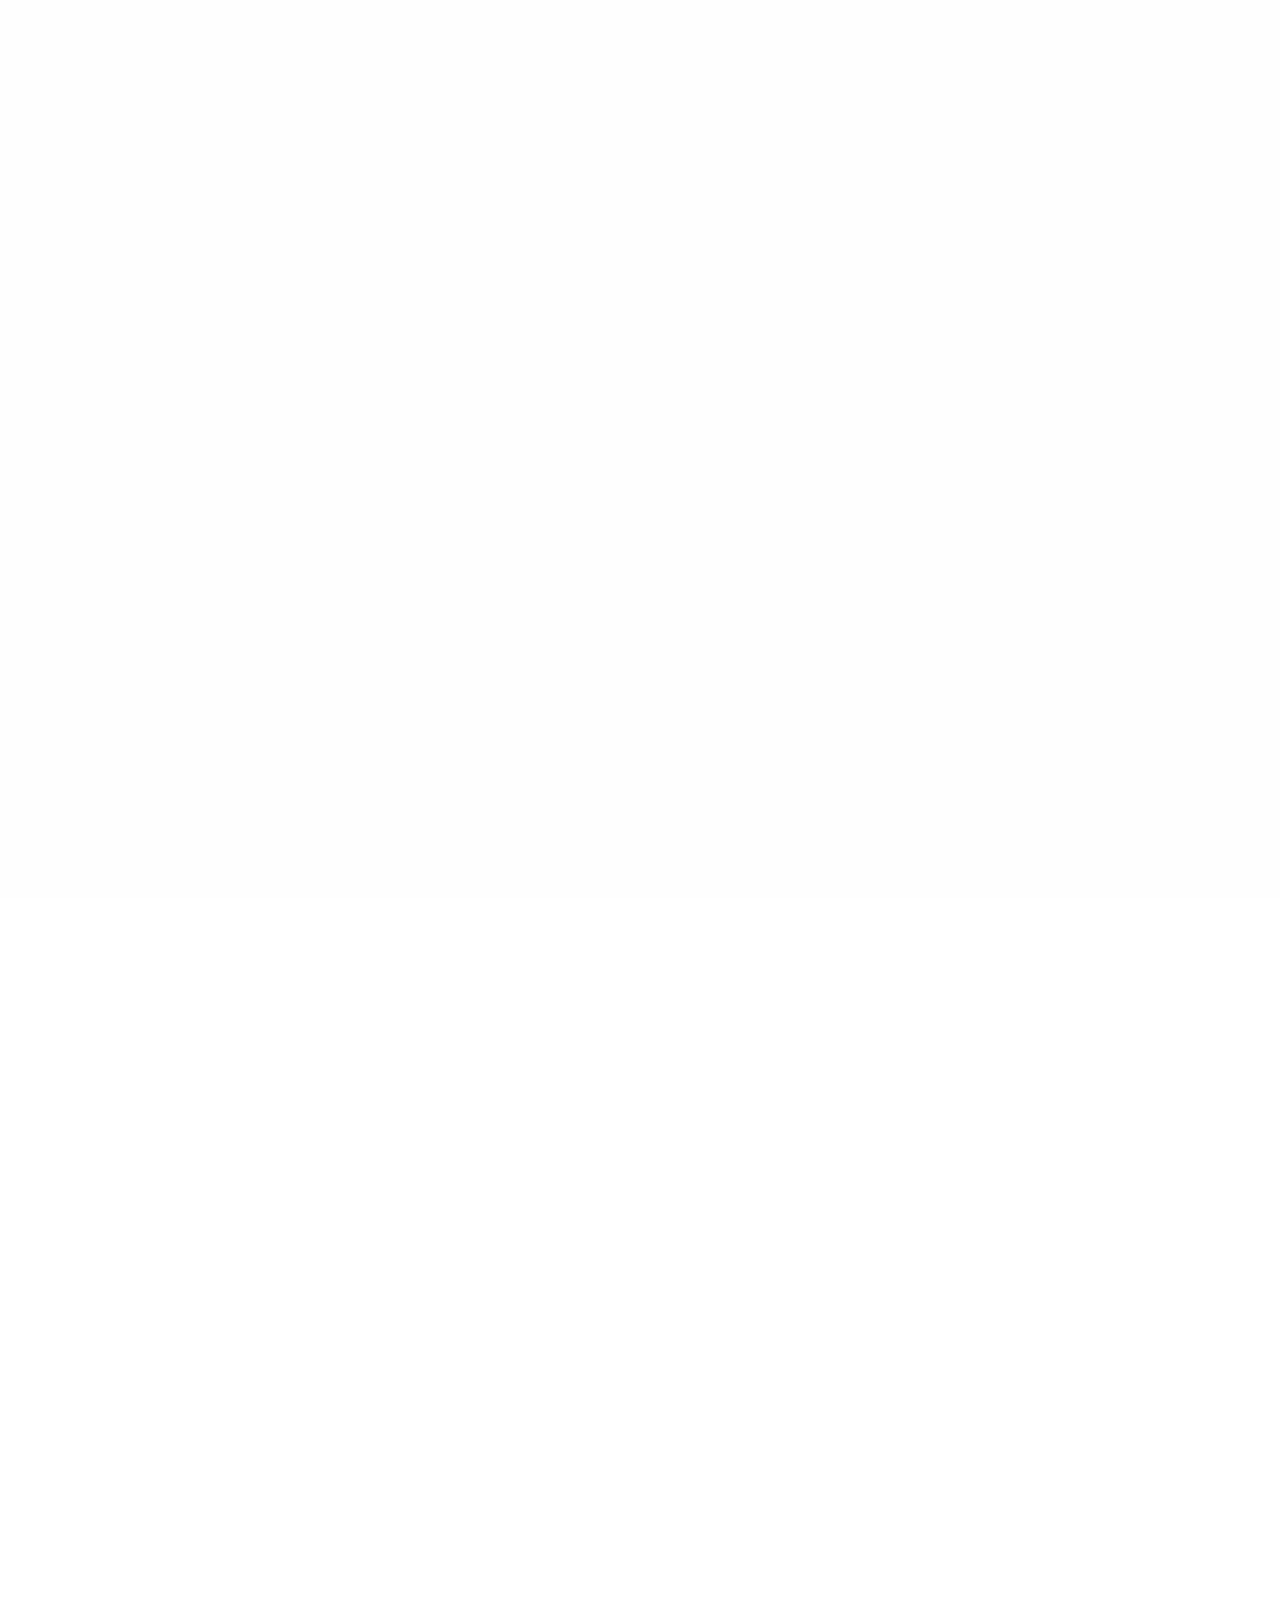
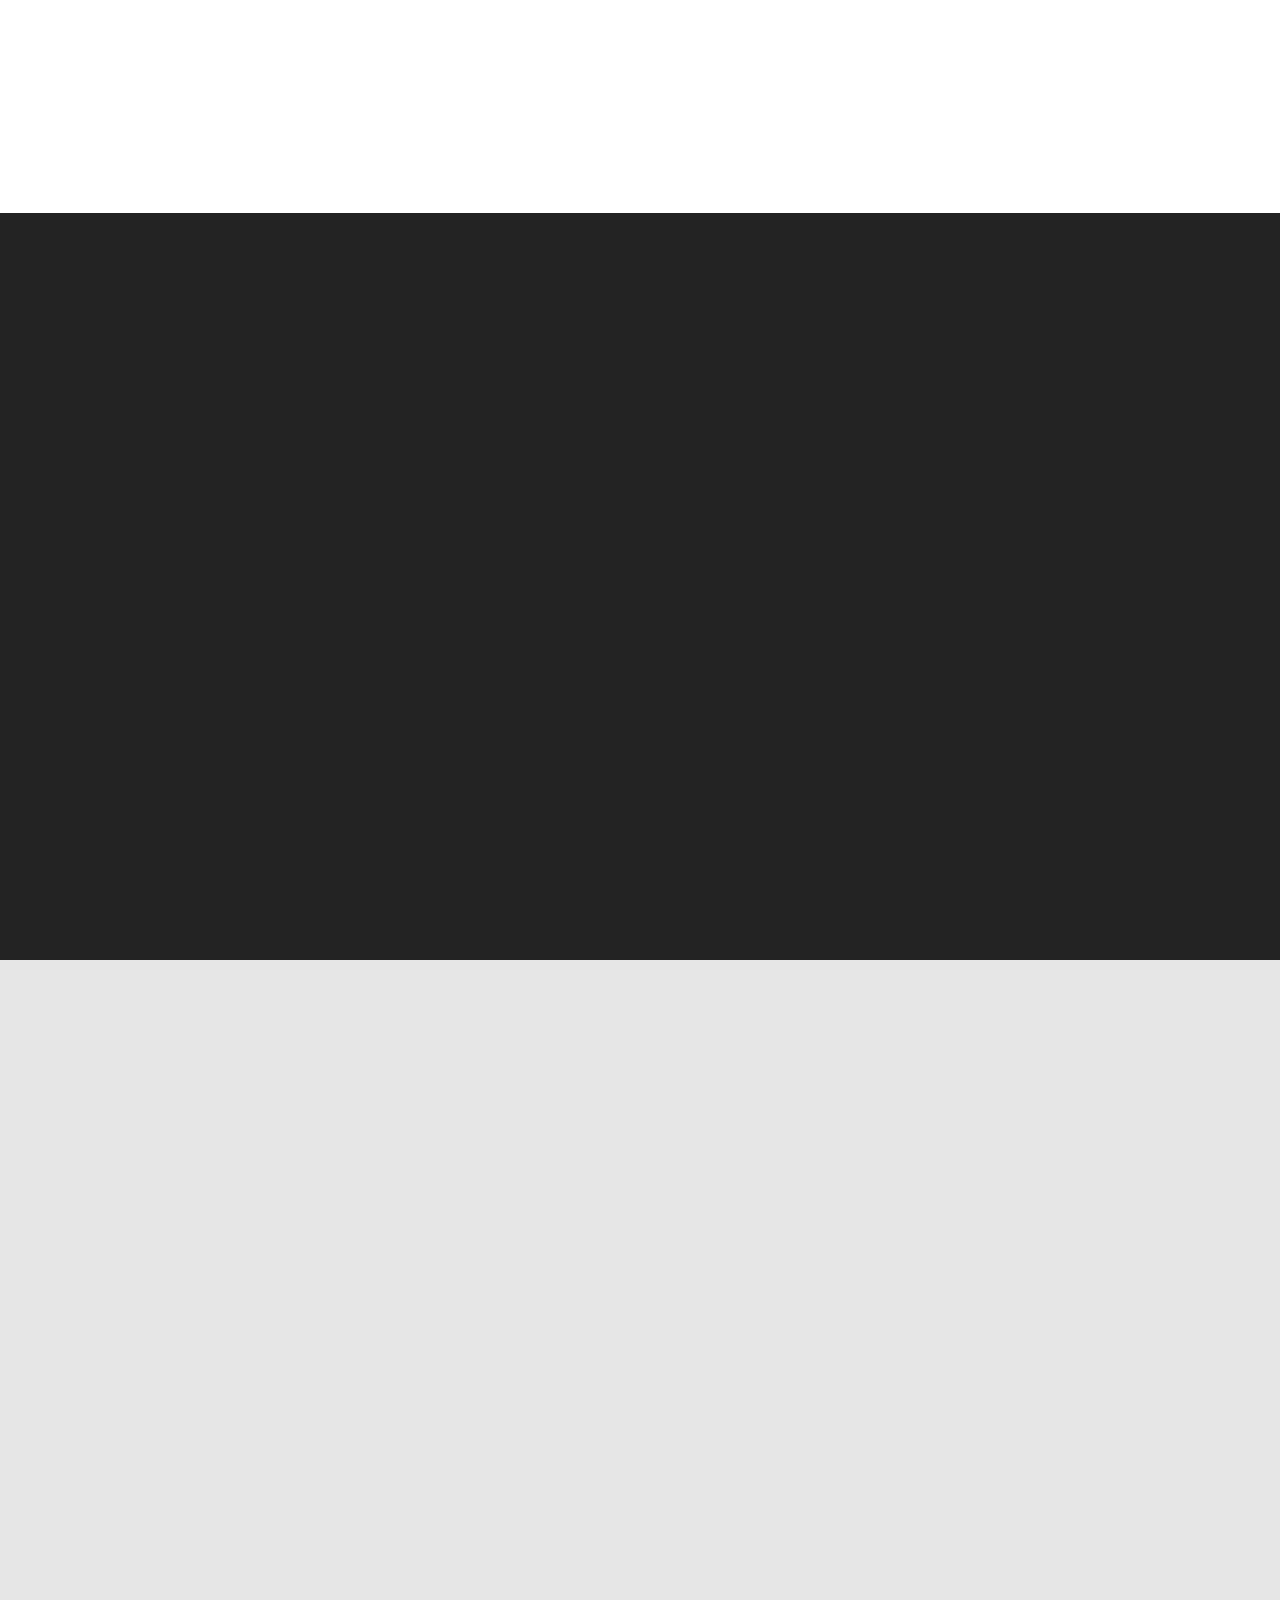
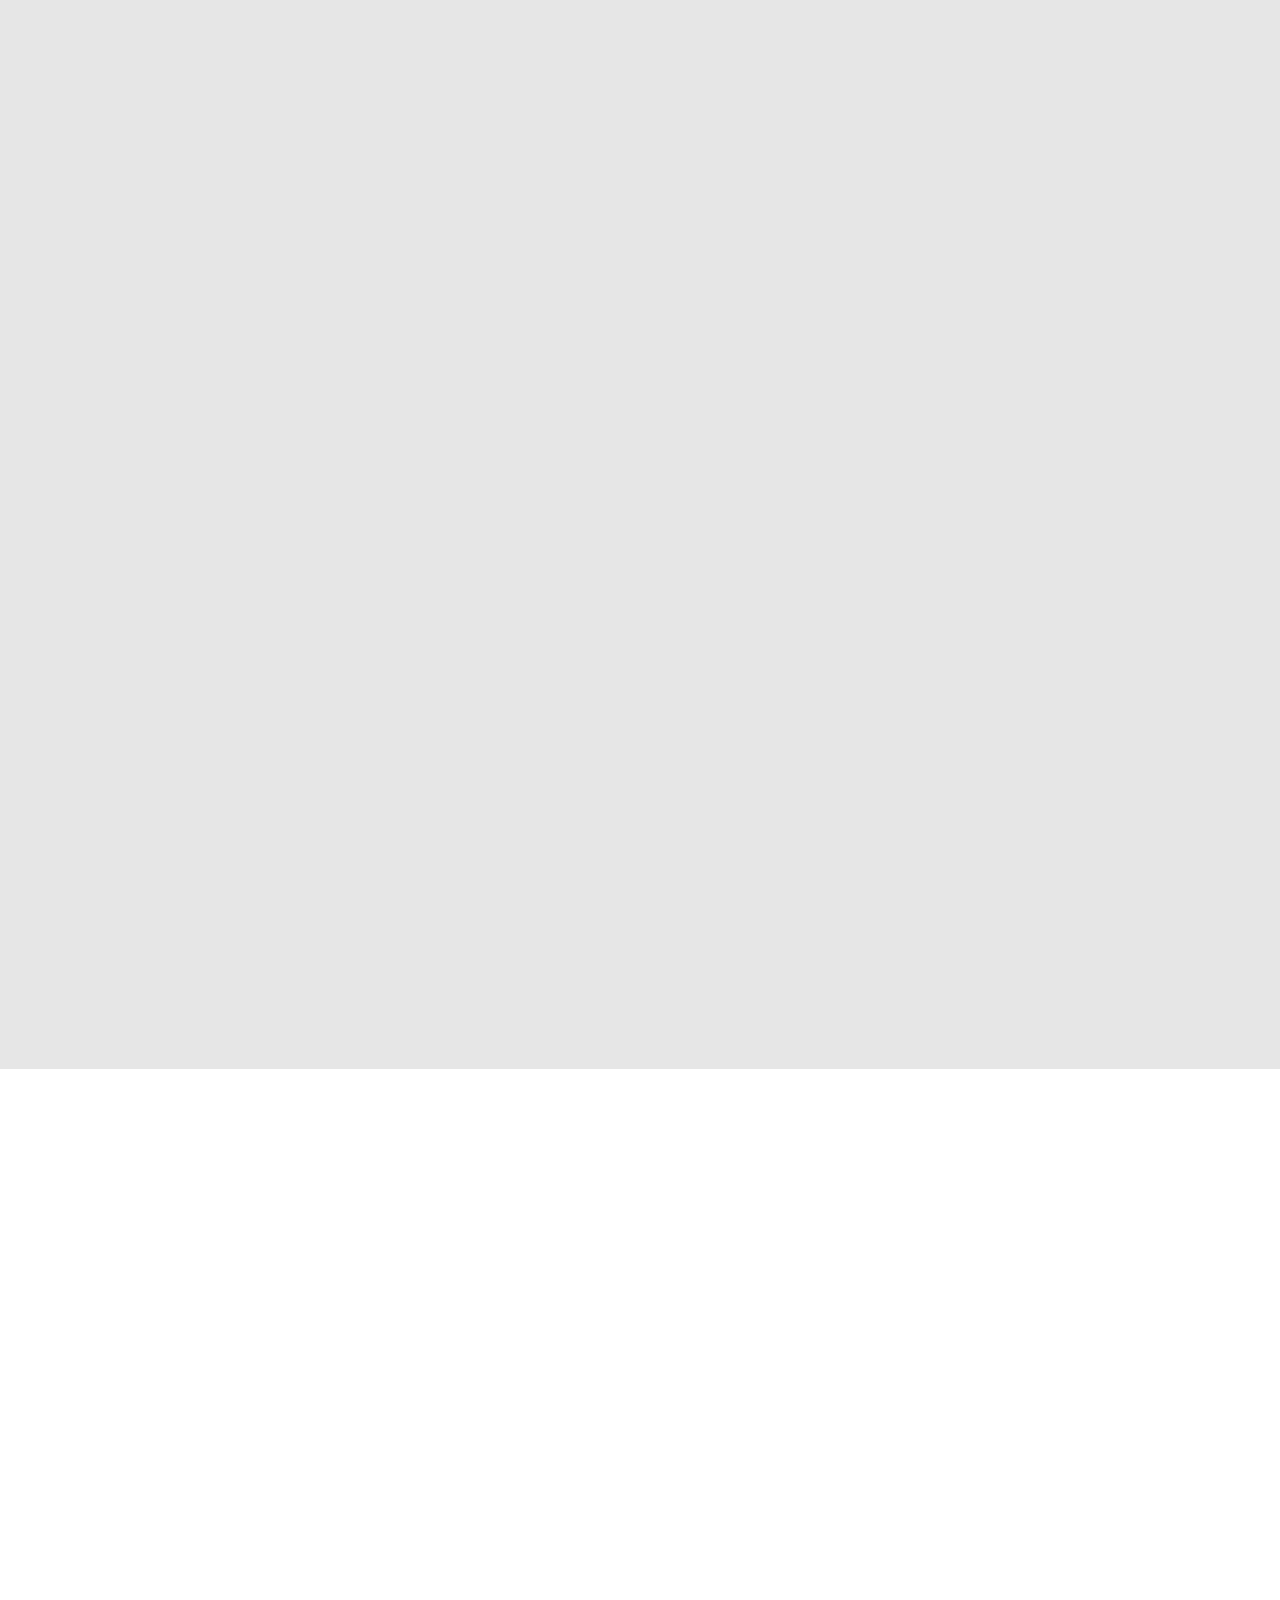
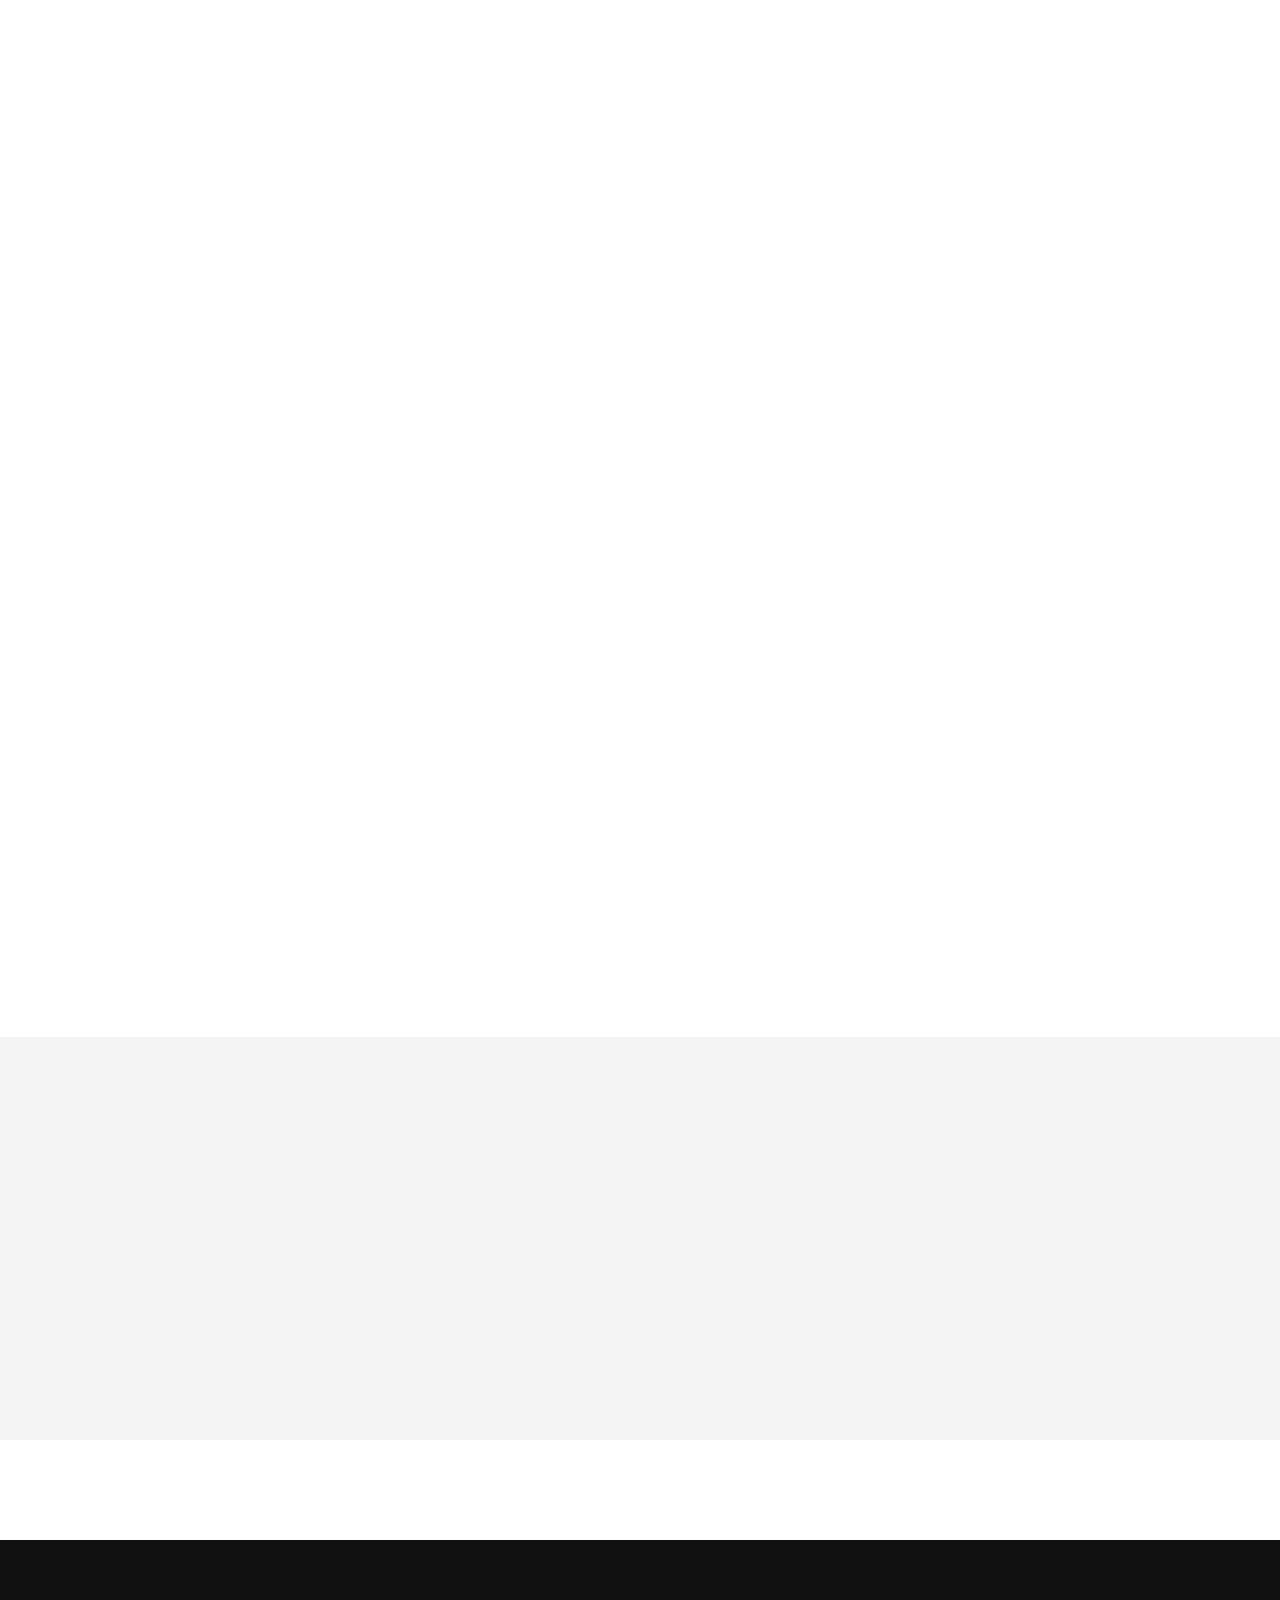
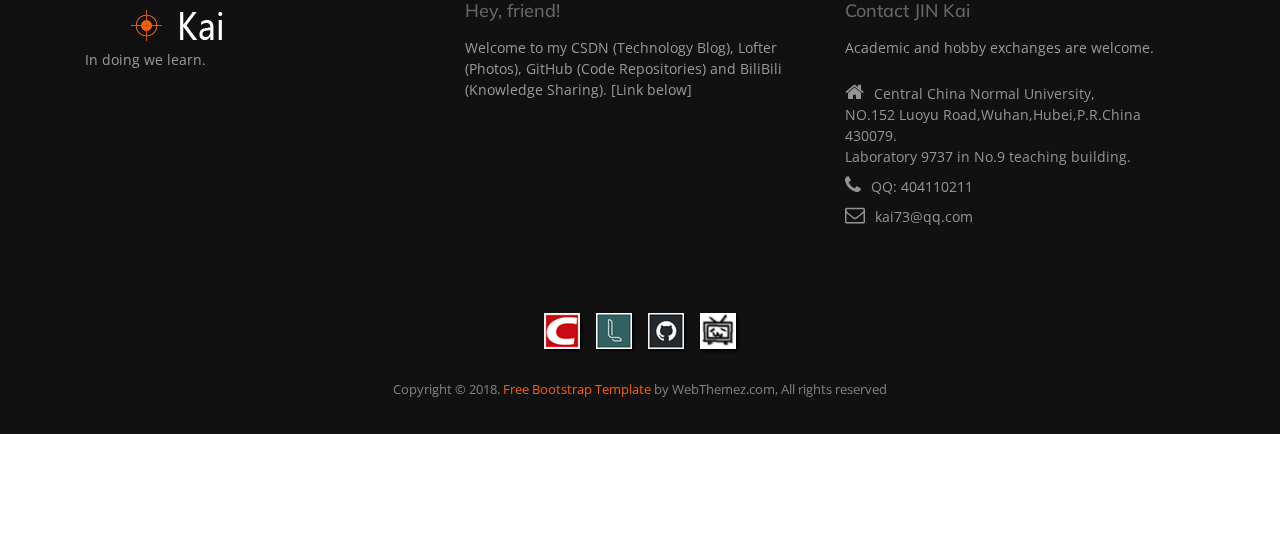
==== commit ed2e4aee: "Update index.html" ====
--- a/index.html
+++ b/index.html
@@ -167,7 +167,7 @@
                         <div class="col-md-11">
                             <strong>Learning Experience</strong>
 							<p>
-					2015 - Now | Ph.D Student<br/>
+					2015 - 2022 | Ph.D Student<br/>
 					@ Radio physics - Central China Normal University<br/>
                 2011 - 2015 | Bachelor<br/>
 				@ Electrical & Information Engineering - Central China Normal University <br/> 
@@ -196,8 +196,7 @@
                        
                         <p class="col-md-8 col-sm-10 col-xs-12 col-md-offset-2 col-sm-offset-1">
 						The following skills have been mastered, or the relevant software has been used proficiently.
-						<br/><br/>
-						<<<< Drag left and right to unlock all my skills >>>>
+						
 						</p>
                     </div>
 
@@ -471,7 +470,7 @@
                     <li>
                         <a href="#" class="selected" data-filter="*">ALL</a><!--
                          --><a href="#" data-filter=".cycling">Cycling</a><!--
-                         --><a href="#" data-filter=".aquascaping">Aquascaping</a><!--
+                         --><a href="#" data-filter=".aquascaping">Aquarium</a><!--
                          --><a href="#" data-filter=".photography">Photography</a><!--
                          --><a href="#" data-filter=".electronic">Electronic</a>
                     </li>
@@ -499,7 +498,7 @@
                 <!-- Portfolio Items End -->
 
                 <!-- Portfolio Items -->
-                <div class="item portfolio-item aquascaping">
+                <div class="item portfolio-item photography">
 
                     <img src="images/img-portfolio/portfolio2.jpg" alt="">
                     <div class="portfolio-details-wrapper">
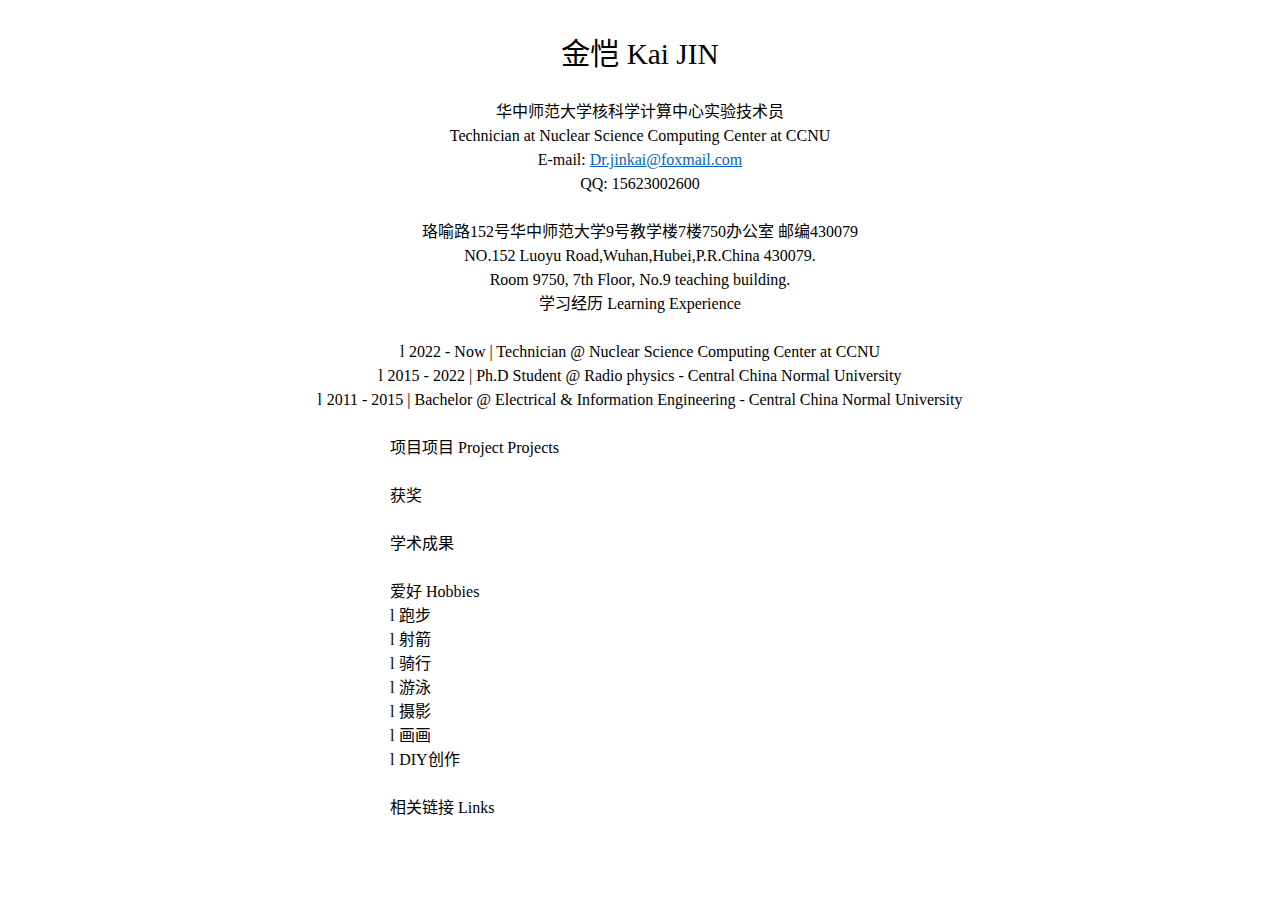
==== commit 4cea9e4d: "update index" ====
--- a/index.html
+++ b/index.html
@@ -1,731 +1,1299 @@
-<!DOCTYPE html>
-<html lang="en">
+<html xmlns:v="urn:schemas-microsoft-com:vml"
+xmlns:o="urn:schemas-microsoft-com:office:office"
+xmlns:w="urn:schemas-microsoft-com:office:word"
+xmlns:m="http://schemas.microsoft.com/office/2004/12/omml"
+xmlns="http://www.w3.org/TR/REC-html40">
+
 <head>
-   <meta charset="utf-8"> 
-    <meta name="viewport" content="width=device-width, initial-scale=1, maximum-scale=1">
-    <meta name="description" content="Businnes, Portfolio, Corporate"> 
-	<meta name="Author" content="WebThemez"> 
-    <title>Kai JIN | In doing we learn.</title>
-    <link rel="stylesheet" href="css/normalize.css">
-    <link rel="stylesheet" href="css/bootstrap.min.css">
-    <link rel="stylesheet" href="css/font-awesome/css/font-awesome.min.css" />
-	<link rel="stylesheet" href="elegant_font/style.css" />
-    <!--[if lte IE 7]><script src="elegant_font/lte-ie7.js"></script><![endif]-->
-    <link rel="stylesheet" href="css/magnific-popup.css">
-    <link rel="stylesheet" href="css/slider-pro.css">
-    <link rel="stylesheet" href="css/owl.carousel.css">
-    <link rel="stylesheet" href="css/owl.theme.css">
-    <link rel="stylesheet" href="css/owl.transitions.css">
-    <link rel="stylesheet" href="css/animate.css">
-	    <link rel="stylesheet" href="elegant_font/style.css"> 
-    <link rel="stylesheet" href="css/style.css"> 
-
-    <!--[if lt IE 9]>
-        <script src="js/html5shiv.min.js"></script>
-        <script src="js/respond.min.js"></script>
-        <script type="text/javascript" src="js/selectivizr.js"></script>
-    <![endif]-->
+<meta http-equiv=Content-Type content="text/html; charset=gb2312">
+<meta name=ProgId content=Word.Document>
+<meta name=Generator content="Microsoft Word 15">
+<meta name=Originator content="Microsoft Word 15">
+<link rel=File-List href="index.files/filelist.xml">
+<!--[if gte mso 9]><xml>
+ <o:DocumentProperties>
+  <o:Author>�� ��</o:Author>
+  <o:LastAuthor>Kai JIN</o:LastAuthor>
+  <o:Revision>2</o:Revision>
+  <o:TotalTime>37</o:TotalTime>
+  <o:Created>2023-12-11T15:49:00Z</o:Created>
+  <o:LastSaved>2023-12-11T15:49:00Z</o:LastSaved>
+  <o:Pages>1</o:Pages>
+  <o:Words>98</o:Words>
+  <o:Characters>564</o:Characters>
+  <o:Lines>4</o:Lines>
+  <o:Paragraphs>1</o:Paragraphs>
+  <o:CharactersWithSpaces>661</o:CharactersWithSpaces>
+  <o:Version>16.00</o:Version>
+ </o:DocumentProperties>
+ <o:OfficeDocumentSettings>
+  <o:AllowPNG/>
+ </o:OfficeDocumentSettings>
+</xml><![endif]-->
+<link rel=themeData href="index.files/themedata.thmx">
+<link rel=colorSchemeMapping href="index.files/colorschememapping.xml">
+<!--[if gte mso 9]><xml>
+ <w:WordDocument>
+  <w:TrackMoves>false</w:TrackMoves>
+  <w:TrackFormatting/>
+  <w:PunctuationKerning/>
+  <w:DrawingGridVerticalSpacing>7.8 ��</w:DrawingGridVerticalSpacing>
+  <w:DisplayHorizontalDrawingGridEvery>0</w:DisplayHorizontalDrawingGridEvery>
+  <w:DisplayVerticalDrawingGridEvery>2</w:DisplayVerticalDrawingGridEvery>
+  <w:ValidateAgainstSchemas/>
+  <w:SaveIfXMLInvalid>false</w:SaveIfXMLInvalid>
+  <w:IgnoreMixedContent>false</w:IgnoreMixedContent>
+  <w:AlwaysShowPlaceholderText>false</w:AlwaysShowPlaceholderText>
+  <w:DoNotPromoteQF/>
+  <w:LidThemeOther>EN-US</w:LidThemeOther>
+  <w:LidThemeAsian>ZH-CN</w:LidThemeAsian>
+  <w:LidThemeComplexScript>X-NONE</w:LidThemeComplexScript>
+  <w:Compatibility>
+   <w:SpaceForUL/>
+   <w:BalanceSingleByteDoubleByteWidth/>
+   <w:DoNotLeaveBackslashAlone/>
+   <w:ULTrailSpace/>
+   <w:DoNotExpandShiftReturn/>
+   <w:AdjustLineHeightInTable/>
+   <w:BreakWrappedTables/>
+   <w:SnapToGridInCell/>
+   <w:WrapTextWithPunct/>
+   <w:UseAsianBreakRules/>
+   <w:DontGrowAutofit/>
+   <w:SplitPgBreakAndParaMark/>
+   <w:EnableOpenTypeKerning/>
+   <w:DontFlipMirrorIndents/>
+   <w:OverrideTableStyleHps/>
+   <w:UseFELayout/>
+  </w:Compatibility>
+  <m:mathPr>
+   <m:mathFont m:val="Cambria Math"/>
+   <m:brkBin m:val="before"/>
+   <m:brkBinSub m:val="&#45;-"/>
+   <m:smallFrac m:val="off"/>
+   <m:dispDef/>
+   <m:lMargin m:val="0"/>
+   <m:rMargin m:val="0"/>
+   <m:defJc m:val="centerGroup"/>
+   <m:wrapIndent m:val="1440"/>
+   <m:intLim m:val="subSup"/>
+   <m:naryLim m:val="undOvr"/>
+  </m:mathPr></w:WordDocument>
+</xml><![endif]--><!--[if gte mso 9]><xml>
+ <w:LatentStyles DefLockedState="false" DefUnhideWhenUsed="false"
+  DefSemiHidden="false" DefQFormat="false" DefPriority="99"
+  LatentStyleCount="376">
+  <w:LsdException Locked="false" Priority="0" QFormat="true" Name="Normal"/>
+  <w:LsdException Locked="false" Priority="9" QFormat="true" Name="heading 1"/>
+  <w:LsdException Locked="false" Priority="9" SemiHidden="true"
+   UnhideWhenUsed="true" QFormat="true" Name="heading 2"/>
+  <w:LsdException Locked="false" Priority="9" SemiHidden="true"
+   UnhideWhenUsed="true" QFormat="true" Name="heading 3"/>
+  <w:LsdException Locked="false" Priority="9" SemiHidden="true"
+   UnhideWhenUsed="true" QFormat="true" Name="heading 4"/>
+  <w:LsdException Locked="false" Priority="9" SemiHidden="true"
+   UnhideWhenUsed="true" QFormat="true" Name="heading 5"/>
+  <w:LsdException Locked="false" Priority="9" SemiHidden="true"
+   UnhideWhenUsed="true" QFormat="true" Name="heading 6"/>
+  <w:LsdException Locked="false" Priority="9" SemiHidden="true"
+   UnhideWhenUsed="true" QFormat="true" Name="heading 7"/>
+  <w:LsdException Locked="false" Priority="9" SemiHidden="true"
+   UnhideWhenUsed="true" QFormat="true" Name="heading 8"/>
+  <w:LsdException Locked="false" Priority="9" SemiHidden="true"
+   UnhideWhenUsed="true" QFormat="true" Name="heading 9"/>
+  <w:LsdException Locked="false" SemiHidden="true" UnhideWhenUsed="true"
+   Name="index 1"/>
+  <w:LsdException Locked="false" SemiHidden="true" UnhideWhenUsed="true"
+   Name="index 2"/>
+  <w:LsdException Locked="false" SemiHidden="true" UnhideWhenUsed="true"
+   Name="index 3"/>
+  <w:LsdException Locked="false" SemiHidden="true" UnhideWhenUsed="true"
+   Name="index 4"/>
+  <w:LsdException Locked="false" SemiHidden="true" UnhideWhenUsed="true"
+   Name="index 5"/>
+  <w:LsdException Locked="false" SemiHidden="true" UnhideWhenUsed="true"
+   Name="index 6"/>
+  <w:LsdException Locked="false" SemiHidden="true" UnhideWhenUsed="true"
+   Name="index 7"/>
+  <w:LsdException Locked="false" SemiHidden="true" UnhideWhenUsed="true"
+   Name="index 8"/>
+  <w:LsdException Locked="false" SemiHidden="true" UnhideWhenUsed="true"
+   Name="index 9"/>
+  <w:LsdException Locked="false" Priority="39" SemiHidden="true"
+   UnhideWhenUsed="true" Name="toc 1"/>
+  <w:LsdException Locked="false" Priority="39" SemiHidden="true"
+   UnhideWhenUsed="true" Name="toc 2"/>
+  <w:LsdException Locked="false" Priority="39" SemiHidden="true"
+   UnhideWhenUsed="true" Name="toc 3"/>
+  <w:LsdException Locked="false" Priority="39" SemiHidden="true"
+   UnhideWhenUsed="true" Name="toc 4"/>
+  <w:LsdException Locked="false" Priority="39" SemiHidden="true"
+   UnhideWhenUsed="true" Name="toc 5"/>
+  <w:LsdException Locked="false" Priority="39" SemiHidden="true"
+   UnhideWhenUsed="true" Name="toc 6"/>
+  <w:LsdException Locked="false" Priority="39" SemiHidden="true"
+   UnhideWhenUsed="true" Name="toc 7"/>
+  <w:LsdException Locked="false" Priority="39" SemiHidden="true"
+   UnhideWhenUsed="true" Name="toc 8"/>
+  <w:LsdException Locked="false" Priority="39" SemiHidden="true"
+   UnhideWhenUsed="true" Name="toc 9"/>
+  <w:LsdException Locked="false" SemiHidden="true" UnhideWhenUsed="true"
+   Name="Normal Indent"/>
+  <w:LsdException Locked="false" SemiHidden="true" UnhideWhenUsed="true"
+   Name="footnote text"/>
+  <w:LsdException Locked="false" SemiHidden="true" UnhideWhenUsed="true"
+   Name="annotation text"/>
+  <w:LsdException Locked="false" SemiHidden="true" UnhideWhenUsed="true"
+   Name="header"/>
+  <w:LsdException Locked="false" SemiHidden="true" UnhideWhenUsed="true"
+   Name="footer"/>
+  <w:LsdException Locked="false" SemiHidden="true" UnhideWhenUsed="true"
+   Name="index heading"/>
+  <w:LsdException Locked="false" Priority="35" SemiHidden="true"
+   UnhideWhenUsed="true" QFormat="true" Name="caption"/>
+  <w:LsdException Locked="false" SemiHidden="true" UnhideWhenUsed="true"
+   Name="table of figures"/>
+  <w:LsdException Locked="false" SemiHidden="true" UnhideWhenUsed="true"
+   Name="envelope address"/>
+  <w:LsdException Locked="false" SemiHidden="true" UnhideWhenUsed="true"
+   Name="envelope return"/>
+  <w:LsdException Locked="false" SemiHidden="true" UnhideWhenUsed="true"
+   Name="footnote reference"/>
+  <w:LsdException Locked="false" SemiHidden="true" UnhideWhenUsed="true"
+   Name="annotation reference"/>
+  <w:LsdException Locked="false" SemiHidden="true" UnhideWhenUsed="true"
+   Name="line number"/>
+  <w:LsdException Locked="false" SemiHidden="true" UnhideWhenUsed="true"
+   Name="page number"/>
+  <w:LsdException Locked="false" SemiHidden="true" UnhideWhenUsed="true"
+   Name="endnote reference"/>
+  <w:LsdException Locked="false" SemiHidden="true" UnhideWhenUsed="true"
+   Name="endnote text"/>
+  <w:LsdException Locked="false" SemiHidden="true" UnhideWhenUsed="true"
+   Name="table of authorities"/>
+  <w:LsdException Locked="false" SemiHidden="true" UnhideWhenUsed="true"
+   Name="macro"/>
+  <w:LsdException Locked="false" SemiHidden="true" UnhideWhenUsed="true"
+   Name="toa heading"/>
+  <w:LsdException Locked="false" SemiHidden="true" UnhideWhenUsed="true"
+   Name="List"/>
+  <w:LsdException Locked="false" SemiHidden="true" UnhideWhenUsed="true"
+   Name="List Bullet"/>
+  <w:LsdException Locked="false" SemiHidden="true" UnhideWhenUsed="true"
+   Name="List Number"/>
+  <w:LsdException Locked="false" SemiHidden="true" UnhideWhenUsed="true"
+   Name="List 2"/>
+  <w:LsdException Locked="false" SemiHidden="true" UnhideWhenUsed="true"
+   Name="List 3"/>
+  <w:LsdException Locked="false" SemiHidden="true" UnhideWhenUsed="true"
+   Name="List 4"/>
+  <w:LsdException Locked="false" SemiHidden="true" UnhideWhenUsed="true"
+   Name="List 5"/>
+  <w:LsdException Locked="false" SemiHidden="true" UnhideWhenUsed="true"
+   Name="List Bullet 2"/>
+  <w:LsdException Locked="false" SemiHidden="true" UnhideWhenUsed="true"
+   Name="List Bullet 3"/>
+  <w:LsdException Locked="false" SemiHidden="true" UnhideWhenUsed="true"
+   Name="List Bullet 4"/>
+  <w:LsdException Locked="false" SemiHidden="true" UnhideWhenUsed="true"
+   Name="List Bullet 5"/>
+  <w:LsdException Locked="false" SemiHidden="true" UnhideWhenUsed="true"
+   Name="List Number 2"/>
+  <w:LsdException Locked="false" SemiHidden="true" UnhideWhenUsed="true"
+   Name="List Number 3"/>
+  <w:LsdException Locked="false" SemiHidden="true" UnhideWhenUsed="true"
+   Name="List Number 4"/>
+  <w:LsdException Locked="false" SemiHidden="true" UnhideWhenUsed="true"
+   Name="List Number 5"/>
+  <w:LsdException Locked="false" Priority="10" QFormat="true" Name="Title"/>
+  <w:LsdException Locked="false" SemiHidden="true" UnhideWhenUsed="true"
+   Name="Closing"/>
+  <w:LsdException Locked="false" SemiHidden="true" UnhideWhenUsed="true"
+   Name="Signature"/>
+  <w:LsdException Locked="false" Priority="1" SemiHidden="true"
+   UnhideWhenUsed="true" Name="Default Paragraph Font"/>
+  <w:LsdException Locked="false" SemiHidden="true" UnhideWhenUsed="true"
+   Name="Body Text"/>
+  <w:LsdException Locked="false" SemiHidden="true" UnhideWhenUsed="true"
+   Name="Body Text Indent"/>
+  <w:LsdException Locked="false" SemiHidden="true" UnhideWhenUsed="true"
+   Name="List Continue"/>
+  <w:LsdException Locked="false" SemiHidden="true" UnhideWhenUsed="true"
+   Name="List Continue 2"/>
+  <w:LsdException Locked="false" SemiHidden="true" UnhideWhenUsed="true"
+   Name="List Continue 3"/>
+  <w:LsdException Locked="false" SemiHidden="true" UnhideWhenUsed="true"
+   Name="List Continue 4"/>
+  <w:LsdException Locked="false" SemiHidden="true" UnhideWhenUsed="true"
+   Name="List Continue 5"/>
+  <w:LsdException Locked="false" SemiHidden="true" UnhideWhenUsed="true"
+   Name="Message Header"/>
+  <w:LsdException Locked="false" Priority="11" QFormat="true" Name="Subtitle"/>
+  <w:LsdException Locked="false" SemiHidden="true" UnhideWhenUsed="true"
+   Name="Salutation"/>
+  <w:LsdException Locked="false" SemiHidden="true" UnhideWhenUsed="true"
+   Name="Date"/>
+  <w:LsdException Locked="false" SemiHidden="true" UnhideWhenUsed="true"
+   Name="Body Text First Indent"/>
+  <w:LsdException Locked="false" SemiHidden="true" UnhideWhenUsed="true"
+   Name="Body Text First Indent 2"/>
+  <w:LsdException Locked="false" SemiHidden="true" UnhideWhenUsed="true"
+   Name="Note Heading"/>
+  <w:LsdException Locked="false" SemiHidden="true" UnhideWhenUsed="true"
+   Name="Body Text 2"/>
+  <w:LsdException Locked="false" SemiHidden="true" UnhideWhenUsed="true"
+   Name="Body Text 3"/>
+  <w:LsdException Locked="false" SemiHidden="true" UnhideWhenUsed="true"
+   Name="Body Text Indent 2"/>
+  <w:LsdException Locked="false" SemiHidden="true" UnhideWhenUsed="true"
+   Name="Body Text Indent 3"/>
+  <w:LsdException Locked="false" SemiHidden="true" UnhideWhenUsed="true"
+   Name="Block Text"/>
+  <w:LsdException Locked="false" SemiHidden="true" UnhideWhenUsed="true"
+   Name="Hyperlink"/>
+  <w:LsdException Locked="false" SemiHidden="true" UnhideWhenUsed="true"
+   Name="FollowedHyperlink"/>
+  <w:LsdException Locked="false" Priority="22" QFormat="true" Name="Strong"/>
+  <w:LsdException Locked="false" Priority="20" QFormat="true" Name="Emphasis"/>
+  <w:LsdException Locked="false" SemiHidden="true" UnhideWhenUsed="true"
+   Name="Document Map"/>
+  <w:LsdException Locked="false" SemiHidden="true" UnhideWhenUsed="true"
+   Name="Plain Text"/>
+  <w:LsdException Locked="false" SemiHidden="true" UnhideWhenUsed="true"
+   Name="E-mail Signature"/>
+  <w:LsdException Locked="false" SemiHidden="true" UnhideWhenUsed="true"
+   Name="HTML Top of Form"/>
+  <w:LsdException Locked="false" SemiHidden="true" UnhideWhenUsed="true"
+   Name="HTML Bottom of Form"/>
+  <w:LsdException Locked="false" SemiHidden="true" UnhideWhenUsed="true"
+   Name="Normal (Web)"/>
+  <w:LsdException Locked="false" SemiHidden="true" UnhideWhenUsed="true"
+   Name="HTML Acronym"/>
+  <w:LsdException Locked="false" SemiHidden="true" UnhideWhenUsed="true"
+   Name="HTML Address"/>
+  <w:LsdException Locked="false" SemiHidden="true" UnhideWhenUsed="true"
+   Name="HTML Cite"/>
+  <w:LsdException Locked="false" SemiHidden="true" UnhideWhenUsed="true"
+   Name="HTML Code"/>
+  <w:LsdException Locked="false" SemiHidden="true" UnhideWhenUsed="true"
+   Name="HTML Definition"/>
+  <w:LsdException Locked="false" SemiHidden="true" UnhideWhenUsed="true"
+   Name="HTML Keyboard"/>
+  <w:LsdException Locked="false" SemiHidden="true" UnhideWhenUsed="true"
+   Name="HTML Preformatted"/>
+  <w:LsdException Locked="false" SemiHidden="true" UnhideWhenUsed="true"
+   Name="HTML Sample"/>
+  <w:LsdException Locked="false" SemiHidden="true" UnhideWhenUsed="true"
+   Name="HTML Typewriter"/>
+  <w:LsdException Locked="false" SemiHidden="true" UnhideWhenUsed="true"
+   Name="HTML Variable"/>
+  <w:LsdException Locked="false" SemiHidden="true" UnhideWhenUsed="true"
+   Name="Normal Table"/>
+  <w:LsdException Locked="false" SemiHidden="true" UnhideWhenUsed="true"
+   Name="annotation subject"/>
+  <w:LsdException Locked="false" SemiHidden="true" UnhideWhenUsed="true"
+   Name="No List"/>
+  <w:LsdException Locked="false" SemiHidden="true" UnhideWhenUsed="true"
+   Name="Outline List 1"/>
+  <w:LsdException Locked="false" SemiHidden="true" UnhideWhenUsed="true"
+   Name="Outline List 2"/>
+  <w:LsdException Locked="false" SemiHidden="true" UnhideWhenUsed="true"
+   Name="Outline List 3"/>
+  <w:LsdException Locked="false" SemiHidden="true" UnhideWhenUsed="true"
+   Name="Table Simple 1"/>
+  <w:LsdException Locked="false" SemiHidden="true" UnhideWhenUsed="true"
+   Name="Table Simple 2"/>
+  <w:LsdException Locked="false" SemiHidden="true" UnhideWhenUsed="true"
+   Name="Table Simple 3"/>
+  <w:LsdException Locked="false" SemiHidden="true" UnhideWhenUsed="true"
+   Name="Table Classic 1"/>
+  <w:LsdException Locked="false" SemiHidden="true" UnhideWhenUsed="true"
+   Name="Table Classic 2"/>
+  <w:LsdException Locked="false" SemiHidden="true" UnhideWhenUsed="true"
+   Name="Table Classic 3"/>
+  <w:LsdException Locked="false" SemiHidden="true" UnhideWhenUsed="true"
+   Name="Table Classic 4"/>
+  <w:LsdException Locked="false" SemiHidden="true" UnhideWhenUsed="true"
+   Name="Table Colorful 1"/>
+  <w:LsdException Locked="false" SemiHidden="true" UnhideWhenUsed="true"
+   Name="Table Colorful 2"/>
+  <w:LsdException Locked="false" SemiHidden="true" UnhideWhenUsed="true"
+   Name="Table Colorful 3"/>
+  <w:LsdException Locked="false" SemiHidden="true" UnhideWhenUsed="true"
+   Name="Table Columns 1"/>
+  <w:LsdException Locked="false" SemiHidden="true" UnhideWhenUsed="true"
+   Name="Table Columns 2"/>
+  <w:LsdException Locked="false" SemiHidden="true" UnhideWhenUsed="true"
+   Name="Table Columns 3"/>
+  <w:LsdException Locked="false" SemiHidden="true" UnhideWhenUsed="true"
+   Name="Table Columns 4"/>
+  <w:LsdException Locked="false" SemiHidden="true" UnhideWhenUsed="true"
+   Name="Table Columns 5"/>
+  <w:LsdException Locked="false" SemiHidden="true" UnhideWhenUsed="true"
+   Name="Table Grid 1"/>
+  <w:LsdException Locked="false" SemiHidden="true" UnhideWhenUsed="true"
+   Name="Table Grid 2"/>
+  <w:LsdException Locked="false" SemiHidden="true" UnhideWhenUsed="true"
+   Name="Table Grid 3"/>
+  <w:LsdException Locked="false" SemiHidden="true" UnhideWhenUsed="true"
+   Name="Table Grid 4"/>
+  <w:LsdException Locked="false" SemiHidden="true" UnhideWhenUsed="true"
+   Name="Table Grid 5"/>
+  <w:LsdException Locked="false" SemiHidden="true" UnhideWhenUsed="true"
+   Name="Table Grid 6"/>
+  <w:LsdException Locked="false" SemiHidden="true" UnhideWhenUsed="true"
+   Name="Table Grid 7"/>
+  <w:LsdException Locked="false" SemiHidden="true" UnhideWhenUsed="true"
+   Name="Table Grid 8"/>
+  <w:LsdException Locked="false" SemiHidden="true" UnhideWhenUsed="true"
+   Name="Table List 1"/>
+  <w:LsdException Locked="false" SemiHidden="true" UnhideWhenUsed="true"
+   Name="Table List 2"/>
+  <w:LsdException Locked="false" SemiHidden="true" UnhideWhenUsed="true"
+   Name="Table List 3"/>
+  <w:LsdException Locked="false" SemiHidden="true" UnhideWhenUsed="true"
+   Name="Table List 4"/>
+  <w:LsdException Locked="false" SemiHidden="true" UnhideWhenUsed="true"
+   Name="Table List 5"/>
+  <w:LsdException Locked="false" SemiHidden="true" UnhideWhenUsed="true"
+   Name="Table List 6"/>
+  <w:LsdException Locked="false" SemiHidden="true" UnhideWhenUsed="true"
+   Name="Table List 7"/>
+  <w:LsdException Locked="false" SemiHidden="true" UnhideWhenUsed="true"
+   Name="Table List 8"/>
+  <w:LsdException Locked="false" SemiHidden="true" UnhideWhenUsed="true"
+   Name="Table 3D effects 1"/>
+  <w:LsdException Locked="false" SemiHidden="true" UnhideWhenUsed="true"
+   Name="Table 3D effects 2"/>
+  <w:LsdException Locked="false" SemiHidden="true" UnhideWhenUsed="true"
+   Name="Table 3D effects 3"/>
+  <w:LsdException Locked="false" SemiHidden="true" UnhideWhenUsed="true"
+   Name="Table Contemporary"/>
+  <w:LsdException Locked="false" SemiHidden="true" UnhideWhenUsed="true"
+   Name="Table Elegant"/>
+  <w:LsdException Locked="false" SemiHidden="true" UnhideWhenUsed="true"
+   Name="Table Professional"/>
+  <w:LsdException Locked="false" SemiHidden="true" UnhideWhenUsed="true"
+   Name="Table Subtle 1"/>
+  <w:LsdException Locked="false" SemiHidden="true" UnhideWhenUsed="true"
+   Name="Table Subtle 2"/>
+  <w:LsdException Locked="false" SemiHidden="true" UnhideWhenUsed="true"
+   Name="Table Web 1"/>
+  <w:LsdException Locked="false" SemiHidden="true" UnhideWhenUsed="true"
+   Name="Table Web 2"/>
+  <w:LsdException Locked="false" SemiHidden="true" UnhideWhenUsed="true"
+   Name="Table Web 3"/>
+  <w:LsdException Locked="false" SemiHidden="true" UnhideWhenUsed="true"
+   Name="Balloon Text"/>
+  <w:LsdException Locked="false" Priority="39" Name="Table Grid"/>
+  <w:LsdException Locked="false" SemiHidden="true" UnhideWhenUsed="true"
+   Name="Table Theme"/>
+  <w:LsdException Locked="false" SemiHidden="true" Name="Placeholder Text"/>
+  <w:LsdException Locked="false" Priority="1" QFormat="true" Name="No Spacing"/>
+  <w:LsdException Locked="false" Priority="60" Name="Light Shading"/>
+  <w:LsdException Locked="false" Priority="61" Name="Light List"/>
+  <w:LsdException Locked="false" Priority="62" Name="Light Grid"/>
+  <w:LsdException Locked="false" Priority="63" Name="Medium Shading 1"/>
+  <w:LsdException Locked="false" Priority="64" Name="Medium Shading 2"/>
+  <w:LsdException Locked="false" Priority="65" Name="Medium List 1"/>
+  <w:LsdException Locked="false" Priority="66" Name="Medium List 2"/>
+  <w:LsdException Locked="false" Priority="67" Name="Medium Grid 1"/>
+  <w:LsdException Locked="false" Priority="68" Name="Medium Grid 2"/>
+  <w:LsdException Locked="false" Priority="69" Name="Medium Grid 3"/>
+  <w:LsdException Locked="false" Priority="70" Name="Dark List"/>
+  <w:LsdException Locked="false" Priority="71" Name="Colorful Shading"/>
+  <w:LsdException Locked="false" Priority="72" Name="Colorful List"/>
+  <w:LsdException Locked="false" Priority="73" Name="Colorful Grid"/>
+  <w:LsdException Locked="false" Priority="60" Name="Light Shading Accent 1"/>
+  <w:LsdException Locked="false" Priority="61" Name="Light List Accent 1"/>
+  <w:LsdException Locked="false" Priority="62" Name="Light Grid Accent 1"/>
+  <w:LsdException Locked="false" Priority="63" Name="Medium Shading 1 Accent 1"/>
+  <w:LsdException Locked="false" Priority="64" Name="Medium Shading 2 Accent 1"/>
+  <w:LsdException Locked="false" Priority="65" Name="Medium List 1 Accent 1"/>
+  <w:LsdException Locked="false" SemiHidden="true" Name="Revision"/>
+  <w:LsdException Locked="false" Priority="34" QFormat="true"
+   Name="List Paragraph"/>
+  <w:LsdException Locked="false" Priority="29" QFormat="true" Name="Quote"/>
+  <w:LsdException Locked="false" Priority="30" QFormat="true"
+   Name="Intense Quote"/>
+  <w:LsdException Locked="false" Priority="66" Name="Medium List 2 Accent 1"/>
+  <w:LsdException Locked="false" Priority="67" Name="Medium Grid 1 Accent 1"/>
+  <w:LsdException Locked="false" Priority="68" Name="Medium Grid 2 Accent 1"/>
+  <w:LsdException Locked="false" Priority="69" Name="Medium Grid 3 Accent 1"/>
+  <w:LsdException Locked="false" Priority="70" Name="Dark List Accent 1"/>
+  <w:LsdException Locked="false" Priority="71" Name="Colorful Shading Accent 1"/>
+  <w:LsdException Locked="false" Priority="72" Name="Colorful List Accent 1"/>
+  <w:LsdException Locked="false" Priority="73" Name="Colorful Grid Accent 1"/>
+  <w:LsdException Locked="false" Priority="60" Name="Light Shading Accent 2"/>
+  <w:LsdException Locked="false" Priority="61" Name="Light List Accent 2"/>
+  <w:LsdException Locked="false" Priority="62" Name="Light Grid Accent 2"/>
+  <w:LsdException Locked="false" Priority="63" Name="Medium Shading 1 Accent 2"/>
+  <w:LsdException Locked="false" Priority="64" Name="Medium Shading 2 Accent 2"/>
+  <w:LsdException Locked="false" Priority="65" Name="Medium List 1 Accent 2"/>
+  <w:LsdException Locked="false" Priority="66" Name="Medium List 2 Accent 2"/>
+  <w:LsdException Locked="false" Priority="67" Name="Medium Grid 1 Accent 2"/>
+  <w:LsdException Locked="false" Priority="68" Name="Medium Grid 2 Accent 2"/>
+  <w:LsdException Locked="false" Priority="69" Name="Medium Grid 3 Accent 2"/>
+  <w:LsdException Locked="false" Priority="70" Name="Dark List Accent 2"/>
+  <w:LsdException Locked="false" Priority="71" Name="Colorful Shading Accent 2"/>
+  <w:LsdException Locked="false" Priority="72" Name="Colorful List Accent 2"/>
+  <w:LsdException Locked="false" Priority="73" Name="Colorful Grid Accent 2"/>
+  <w:LsdException Locked="false" Priority="60" Name="Light Shading Accent 3"/>
+  <w:LsdException Locked="false" Priority="61" Name="Light List Accent 3"/>
+  <w:LsdException Locked="false" Priority="62" Name="Light Grid Accent 3"/>
+  <w:LsdException Locked="false" Priority="63" Name="Medium Shading 1 Accent 3"/>
+  <w:LsdException Locked="false" Priority="64" Name="Medium Shading 2 Accent 3"/>
+  <w:LsdException Locked="false" Priority="65" Name="Medium List 1 Accent 3"/>
+  <w:LsdException Locked="false" Priority="66" Name="Medium List 2 Accent 3"/>
+  <w:LsdException Locked="false" Priority="67" Name="Medium Grid 1 Accent 3"/>
+  <w:LsdException Locked="false" Priority="68" Name="Medium Grid 2 Accent 3"/>
+  <w:LsdException Locked="false" Priority="69" Name="Medium Grid 3 Accent 3"/>
+  <w:LsdException Locked="false" Priority="70" Name="Dark List Accent 3"/>
+  <w:LsdException Locked="false" Priority="71" Name="Colorful Shading Accent 3"/>
+  <w:LsdException Locked="false" Priority="72" Name="Colorful List Accent 3"/>
+  <w:LsdException Locked="false" Priority="73" Name="Colorful Grid Accent 3"/>
+  <w:LsdException Locked="false" Priority="60" Name="Light Shading Accent 4"/>
+  <w:LsdException Locked="false" Priority="61" Name="Light List Accent 4"/>
+  <w:LsdException Locked="false" Priority="62" Name="Light Grid Accent 4"/>
+  <w:LsdException Locked="false" Priority="63" Name="Medium Shading 1 Accent 4"/>
+  <w:LsdException Locked="false" Priority="64" Name="Medium Shading 2 Accent 4"/>
+  <w:LsdException Locked="false" Priority="65" Name="Medium List 1 Accent 4"/>
+  <w:LsdException Locked="false" Priority="66" Name="Medium List 2 Accent 4"/>
+  <w:LsdException Locked="false" Priority="67" Name="Medium Grid 1 Accent 4"/>
+  <w:LsdException Locked="false" Priority="68" Name="Medium Grid 2 Accent 4"/>
+  <w:LsdException Locked="false" Priority="69" Name="Medium Grid 3 Accent 4"/>
+  <w:LsdException Locked="false" Priority="70" Name="Dark List Accent 4"/>
+  <w:LsdException Locked="false" Priority="71" Name="Colorful Shading Accent 4"/>
+  <w:LsdException Locked="false" Priority="72" Name="Colorful List Accent 4"/>
+  <w:LsdException Locked="false" Priority="73" Name="Colorful Grid Accent 4"/>
+  <w:LsdException Locked="false" Priority="60" Name="Light Shading Accent 5"/>
+  <w:LsdException Locked="false" Priority="61" Name="Light List Accent 5"/>
+  <w:LsdException Locked="false" Priority="62" Name="Light Grid Accent 5"/>
+  <w:LsdException Locked="false" Priority="63" Name="Medium Shading 1 Accent 5"/>
+  <w:LsdException Locked="false" Priority="64" Name="Medium Shading 2 Accent 5"/>
+  <w:LsdException Locked="false" Priority="65" Name="Medium List 1 Accent 5"/>
+  <w:LsdException Locked="false" Priority="66" Name="Medium List 2 Accent 5"/>
+  <w:LsdException Locked="false" Priority="67" Name="Medium Grid 1 Accent 5"/>
+  <w:LsdException Locked="false" Priority="68" Name="Medium Grid 2 Accent 5"/>
+  <w:LsdException Locked="false" Priority="69" Name="Medium Grid 3 Accent 5"/>
+  <w:LsdException Locked="false" Priority="70" Name="Dark List Accent 5"/>
+  <w:LsdException Locked="false" Priority="71" Name="Colorful Shading Accent 5"/>
+  <w:LsdException Locked="false" Priority="72" Name="Colorful List Accent 5"/>
+  <w:LsdException Locked="false" Priority="73" Name="Colorful Grid Accent 5"/>
+  <w:LsdException Locked="false" Priority="60" Name="Light Shading Accent 6"/>
+  <w:LsdException Locked="false" Priority="61" Name="Light List Accent 6"/>
+  <w:LsdException Locked="false" Priority="62" Name="Light Grid Accent 6"/>
+  <w:LsdException Locked="false" Priority="63" Name="Medium Shading 1 Accent 6"/>
+  <w:LsdException Locked="false" Priority="64" Name="Medium Shading 2 Accent 6"/>
+  <w:LsdException Locked="false" Priority="65" Name="Medium List 1 Accent 6"/>
+  <w:LsdException Locked="false" Priority="66" Name="Medium List 2 Accent 6"/>
+  <w:LsdException Locked="false" Priority="67" Name="Medium Grid 1 Accent 6"/>
+  <w:LsdException Locked="false" Priority="68" Name="Medium Grid 2 Accent 6"/>
+  <w:LsdException Locked="false" Priority="69" Name="Medium Grid 3 Accent 6"/>
+  <w:LsdException Locked="false" Priority="70" Name="Dark List Accent 6"/>
+  <w:LsdException Locked="false" Priority="71" Name="Colorful Shading Accent 6"/>
+  <w:LsdException Locked="false" Priority="72" Name="Colorful List Accent 6"/>
+  <w:LsdException Locked="false" Priority="73" Name="Colorful Grid Accent 6"/>
+  <w:LsdException Locked="false" Priority="19" QFormat="true"
+   Name="Subtle Emphasis"/>
+  <w:LsdException Locked="false" Priority="21" QFormat="true"
+   Name="Intense Emphasis"/>
+  <w:LsdException Locked="false" Priority="31" QFormat="true"
+   Name="Subtle Reference"/>
+  <w:LsdException Locked="false" Priority="32" QFormat="true"
+   Name="Intense Reference"/>
+  <w:LsdException Locked="false" Priority="33" QFormat="true" Name="Book Title"/>
+  <w:LsdException Locked="false" Priority="37" SemiHidden="true"
+   UnhideWhenUsed="true" Name="Bibliography"/>
+  <w:LsdException Locked="false" Priority="39" SemiHidden="true"
+   UnhideWhenUsed="true" QFormat="true" Name="TOC Heading"/>
+  <w:LsdException Locked="false" Priority="41" Name="Plain Table 1"/>
+  <w:LsdException Locked="false" Priority="42" Name="Plain Table 2"/>
+  <w:LsdException Locked="false" Priority="43" Name="Plain Table 3"/>
+  <w:LsdException Locked="false" Priority="44" Name="Plain Table 4"/>
+  <w:LsdException Locked="false" Priority="45" Name="Plain Table 5"/>
+  <w:LsdException Locked="false" Priority="40" Name="Grid Table Light"/>
+  <w:LsdException Locked="false" Priority="46" Name="Grid Table 1 Light"/>
+  <w:LsdException Locked="false" Priority="47" Name="Grid Table 2"/>
+  <w:LsdException Locked="false" Priority="48" Name="Grid Table 3"/>
+  <w:LsdException Locked="false" Priority="49" Name="Grid Table 4"/>
+  <w:LsdException Locked="false" Priority="50" Name="Grid Table 5 Dark"/>
+  <w:LsdException Locked="false" Priority="51" Name="Grid Table 6 Colorful"/>
+  <w:LsdException Locked="false" Priority="52" Name="Grid Table 7 Colorful"/>
+  <w:LsdException Locked="false" Priority="46"
+   Name="Grid Table 1 Light Accent 1"/>
+  <w:LsdException Locked="false" Priority="47" Name="Grid Table 2 Accent 1"/>
+  <w:LsdException Locked="false" Priority="48" Name="Grid Table 3 Accent 1"/>
+  <w:LsdException Locked="false" Priority="49" Name="Grid Table 4 Accent 1"/>
+  <w:LsdException Locked="false" Priority="50" Name="Grid Table 5 Dark Accent 1"/>
+  <w:LsdException Locked="false" Priority="51"
+   Name="Grid Table 6 Colorful Accent 1"/>
+  <w:LsdException Locked="false" Priority="52"
+   Name="Grid Table 7 Colorful Accent 1"/>
+  <w:LsdException Locked="false" Priority="46"
+   Name="Grid Table 1 Light Accent 2"/>
+  <w:LsdException Locked="false" Priority="47" Name="Grid Table 2 Accent 2"/>
+  <w:LsdException Locked="false" Priority="48" Name="Grid Table 3 Accent 2"/>
+  <w:LsdException Locked="false" Priority="49" Name="Grid Table 4 Accent 2"/>
+  <w:LsdException Locked="false" Priority="50" Name="Grid Table 5 Dark Accent 2"/>
+  <w:LsdException Locked="false" Priority="51"
+   Name="Grid Table 6 Colorful Accent 2"/>
+  <w:LsdException Locked="false" Priority="52"
+   Name="Grid Table 7 Colorful Accent 2"/>
+  <w:LsdException Locked="false" Priority="46"
+   Name="Grid Table 1 Light Accent 3"/>
+  <w:LsdException Locked="false" Priority="47" Name="Grid Table 2 Accent 3"/>
+  <w:LsdException Locked="false" Priority="48" Name="Grid Table 3 Accent 3"/>
+  <w:LsdException Locked="false" Priority="49" Name="Grid Table 4 Accent 3"/>
+  <w:LsdException Locked="false" Priority="50" Name="Grid Table 5 Dark Accent 3"/>
+  <w:LsdException Locked="false" Priority="51"
+   Name="Grid Table 6 Colorful Accent 3"/>
+  <w:LsdException Locked="false" Priority="52"
+   Name="Grid Table 7 Colorful Accent 3"/>
+  <w:LsdException Locked="false" Priority="46"
+   Name="Grid Table 1 Light Accent 4"/>
+  <w:LsdException Locked="false" Priority="47" Name="Grid Table 2 Accent 4"/>
+  <w:LsdException Locked="false" Priority="48" Name="Grid Table 3 Accent 4"/>
+  <w:LsdException Locked="false" Priority="49" Name="Grid Table 4 Accent 4"/>
+  <w:LsdException Locked="false" Priority="50" Name="Grid Table 5 Dark Accent 4"/>
+  <w:LsdException Locked="false" Priority="51"
+   Name="Grid Table 6 Colorful Accent 4"/>
+  <w:LsdException Locked="false" Priority="52"
+   Name="Grid Table 7 Colorful Accent 4"/>
+  <w:LsdException Locked="false" Priority="46"
+   Name="Grid Table 1 Light Accent 5"/>
+  <w:LsdException Locked="false" Priority="47" Name="Grid Table 2 Accent 5"/>
+  <w:LsdException Locked="false" Priority="48" Name="Grid Table 3 Accent 5"/>
+  <w:LsdException Locked="false" Priority="49" Name="Grid Table 4 Accent 5"/>
+  <w:LsdException Locked="false" Priority="50" Name="Grid Table 5 Dark Accent 5"/>
+  <w:LsdException Locked="false" Priority="51"
+   Name="Grid Table 6 Colorful Accent 5"/>
+  <w:LsdException Locked="false" Priority="52"
+   Name="Grid Table 7 Colorful Accent 5"/>
+  <w:LsdException Locked="false" Priority="46"
+   Name="Grid Table 1 Light Accent 6"/>
+  <w:LsdException Locked="false" Priority="47" Name="Grid Table 2 Accent 6"/>
+  <w:LsdException Locked="false" Priority="48" Name="Grid Table 3 Accent 6"/>
+  <w:LsdException Locked="false" Priority="49" Name="Grid Table 4 Accent 6"/>
+  <w:LsdException Locked="false" Priority="50" Name="Grid Table 5 Dark Accent 6"/>
+  <w:LsdException Locked="false" Priority="51"
+   Name="Grid Table 6 Colorful Accent 6"/>
+  <w:LsdException Locked="false" Priority="52"
+   Name="Grid Table 7 Colorful Accent 6"/>
+  <w:LsdException Locked="false" Priority="46" Name="List Table 1 Light"/>
+  <w:LsdException Locked="false" Priority="47" Name="List Table 2"/>
+  <w:LsdException Locked="false" Priority="48" Name="List Table 3"/>
+  <w:LsdException Locked="false" Priority="49" Name="List Table 4"/>
+  <w:LsdException Locked="false" Priority="50" Name="List Table 5 Dark"/>
+  <w:LsdException Locked="false" Priority="51" Name="List Table 6 Colorful"/>
+  <w:LsdException Locked="false" Priority="52" Name="List Table 7 Colorful"/>
+  <w:LsdException Locked="false" Priority="46"
+   Name="List Table 1 Light Accent 1"/>
+  <w:LsdException Locked="false" Priority="47" Name="List Table 2 Accent 1"/>
+  <w:LsdException Locked="false" Priority="48" Name="List Table 3 Accent 1"/>
+  <w:LsdException Locked="false" Priority="49" Name="List Table 4 Accent 1"/>
+  <w:LsdException Locked="false" Priority="50" Name="List Table 5 Dark Accent 1"/>
+  <w:LsdException Locked="false" Priority="51"
+   Name="List Table 6 Colorful Accent 1"/>
+  <w:LsdException Locked="false" Priority="52"
+   Name="List Table 7 Colorful Accent 1"/>
+  <w:LsdException Locked="false" Priority="46"
+   Name="List Table 1 Light Accent 2"/>
+  <w:LsdException Locked="false" Priority="47" Name="List Table 2 Accent 2"/>
+  <w:LsdException Locked="false" Priority="48" Name="List Table 3 Accent 2"/>
+  <w:LsdException Locked="false" Priority="49" Name="List Table 4 Accent 2"/>
+  <w:LsdException Locked="false" Priority="50" Name="List Table 5 Dark Accent 2"/>
+  <w:LsdException Locked="false" Priority="51"
+   Name="List Table 6 Colorful Accent 2"/>
+  <w:LsdException Locked="false" Priority="52"
+   Name="List Table 7 Colorful Accent 2"/>
+  <w:LsdException Locked="false" Priority="46"
+   Name="List Table 1 Light Accent 3"/>
+  <w:LsdException Locked="false" Priority="47" Name="List Table 2 Accent 3"/>
+  <w:LsdException Locked="false" Priority="48" Name="List Table 3 Accent 3"/>
+  <w:LsdException Locked="false" Priority="49" Name="List Table 4 Accent 3"/>
+  <w:LsdException Locked="false" Priority="50" Name="List Table 5 Dark Accent 3"/>
+  <w:LsdException Locked="false" Priority="51"
+   Name="List Table 6 Colorful Accent 3"/>
+  <w:LsdException Locked="false" Priority="52"
+   Name="List Table 7 Colorful Accent 3"/>
+  <w:LsdException Locked="false" Priority="46"
+   Name="List Table 1 Light Accent 4"/>
+  <w:LsdException Locked="false" Priority="47" Name="List Table 2 Accent 4"/>
+  <w:LsdException Locked="false" Priority="48" Name="List Table 3 Accent 4"/>
+  <w:LsdException Locked="false" Priority="49" Name="List Table 4 Accent 4"/>
+  <w:LsdException Locked="false" Priority="50" Name="List Table 5 Dark Accent 4"/>
+  <w:LsdException Locked="false" Priority="51"
+   Name="List Table 6 Colorful Accent 4"/>
+  <w:LsdException Locked="false" Priority="52"
+   Name="List Table 7 Colorful Accent 4"/>
+  <w:LsdException Locked="false" Priority="46"
+   Name="List Table 1 Light Accent 5"/>
+  <w:LsdException Locked="false" Priority="47" Name="List Table 2 Accent 5"/>
+  <w:LsdException Locked="false" Priority="48" Name="List Table 3 Accent 5"/>
+  <w:LsdException Locked="false" Priority="49" Name="List Table 4 Accent 5"/>
+  <w:LsdException Locked="false" Priority="50" Name="List Table 5 Dark Accent 5"/>
+  <w:LsdException Locked="false" Priority="51"
+   Name="List Table 6 Colorful Accent 5"/>
+  <w:LsdException Locked="false" Priority="52"
+   Name="List Table 7 Colorful Accent 5"/>
+  <w:LsdException Locked="false" Priority="46"
+   Name="List Table 1 Light Accent 6"/>
+  <w:LsdException Locked="false" Priority="47" Name="List Table 2 Accent 6"/>
+  <w:LsdException Locked="false" Priority="48" Name="List Table 3 Accent 6"/>
+  <w:LsdException Locked="false" Priority="49" Name="List Table 4 Accent 6"/>
+  <w:LsdException Locked="false" Priority="50" Name="List Table 5 Dark Accent 6"/>
+  <w:LsdException Locked="false" Priority="51"
+   Name="List Table 6 Colorful Accent 6"/>
+  <w:LsdException Locked="false" Priority="52"
+   Name="List Table 7 Colorful Accent 6"/>
+  <w:LsdException Locked="false" SemiHidden="true" UnhideWhenUsed="true"
+   Name="Mention"/>
+  <w:LsdException Locked="false" SemiHidden="true" UnhideWhenUsed="true"
+   Name="Smart Hyperlink"/>
+  <w:LsdException Locked="false" SemiHidden="true" UnhideWhenUsed="true"
+   Name="Hashtag"/>
+  <w:LsdException Locked="false" SemiHidden="true" UnhideWhenUsed="true"
+   Name="Unresolved Mention"/>
+  <w:LsdException Locked="false" SemiHidden="true" UnhideWhenUsed="true"
+   Name="Smart Link"/>
+ </w:LatentStyles>
+</xml><![endif]-->
+<style>
+<!--
+ /* Font Definitions */
+ @font-face
+	{font-family:Wingdings;
+	panose-1:5 0 0 0 0 0 0 0 0 0;
+	mso-font-charset:2;
+	mso-generic-font-family:auto;
+	mso-font-pitch:variable;
+	mso-font-signature:0 268435456 0 0 -2147483648 0;}
+@font-face
+	{font-family:����;
+	panose-1:2 1 6 0 3 1 1 1 1 1;
+	mso-font-alt:SimSun;
+	mso-font-charset:134;
+	mso-generic-font-family:auto;
+	mso-font-pitch:variable;
+	mso-font-signature:515 680460288 22 0 262145 0;}
+@font-face
+	{font-family:"Cambria Math";
+	panose-1:2 4 5 3 5 4 6 3 2 4;
+	mso-font-charset:0;
+	mso-generic-font-family:roman;
+	mso-font-pitch:variable;
+	mso-font-signature:-536869121 1107305727 33554432 0 415 0;}
+@font-face
+	{font-family:����;
+	panose-1:2 1 6 0 3 1 1 1 1 1;
+	mso-font-alt:DengXian;
+	mso-font-charset:134;
+	mso-generic-font-family:auto;
+	mso-font-pitch:variable;
+	mso-font-signature:-1610612033 953122042 22 0 262159 0;}
+@font-face
+	{font-family:΢���ź�;
+	panose-1:2 11 5 3 2 2 4 2 2 4;
+	mso-font-charset:134;
+	mso-generic-font-family:swiss;
+	mso-font-pitch:variable;
+	mso-font-signature:-2147483001 718224464 22 0 262175 0;}
+@font-face
+	{font-family:"\@΢���ź�";
+	mso-font-charset:134;
+	mso-generic-font-family:swiss;
+	mso-font-pitch:variable;
+	mso-font-signature:-2147483001 718224464 22 0 262175 0;}
+@font-face
+	{font-family:"\@����";
+	panose-1:2 1 6 0 3 1 1 1 1 1;
+	mso-font-charset:134;
+	mso-generic-font-family:auto;
+	mso-font-pitch:variable;
+	mso-font-signature:-1610612033 953122042 22 0 262159 0;}
+@font-face
+	{font-family:"\@����";
+	panose-1:2 1 6 0 3 1 1 1 1 1;
+	mso-font-charset:134;
+	mso-generic-font-family:auto;
+	mso-font-pitch:variable;
+	mso-font-signature:515 680460288 22 0 262145 0;}
+ /* Style Definitions */
+ p.MsoNormal, li.MsoNormal, div.MsoNormal
+	{mso-style-unhide:no;
+	mso-style-qformat:yes;
+	mso-style-parent:"";
+	margin:0cm;
+	text-align:justify;
+	text-justify:inter-ideograph;
+	mso-pagination:none;
+	font-size:10.5pt;
+	mso-bidi-font-size:11.0pt;
+	font-family:����;
+	mso-ascii-font-family:����;
+	mso-ascii-theme-font:minor-latin;
+	mso-fareast-font-family:����;
+	mso-fareast-theme-font:minor-fareast;
+	mso-hansi-font-family:����;
+	mso-hansi-theme-font:minor-latin;
+	mso-bidi-font-family:"Times New Roman";
+	mso-bidi-theme-font:minor-bidi;
+	mso-font-kerning:1.0pt;}
+a:link, span.MsoHyperlink
+	{mso-style-priority:99;
+	color:#0563C1;
+	mso-themecolor:hyperlink;
+	text-decoration:underline;
+	text-underline:single;}
+a:visited, span.MsoHyperlinkFollowed
+	{mso-style-noshow:yes;
+	mso-style-priority:99;
+	color:#954F72;
+	mso-themecolor:followedhyperlink;
+	text-decoration:underline;
+	text-underline:single;}
+p.MsoNoSpacing, li.MsoNoSpacing, div.MsoNoSpacing
+	{mso-style-priority:1;
+	mso-style-unhide:no;
+	mso-style-qformat:yes;
+	mso-style-parent:"";
+	margin:0cm;
+	text-align:justify;
+	text-justify:inter-ideograph;
+	mso-pagination:none;
+	font-size:10.5pt;
+	mso-bidi-font-size:11.0pt;
+	font-family:����;
+	mso-ascii-font-family:����;
+	mso-ascii-theme-font:minor-latin;
+	mso-fareast-font-family:����;
+	mso-fareast-theme-font:minor-fareast;
+	mso-hansi-font-family:����;
+	mso-hansi-theme-font:minor-latin;
+	mso-bidi-font-family:"Times New Roman";
+	mso-bidi-theme-font:minor-bidi;
+	mso-font-kerning:1.0pt;}
+p.MsoListParagraph, li.MsoListParagraph, div.MsoListParagraph
+	{mso-style-priority:34;
+	mso-style-unhide:no;
+	mso-style-qformat:yes;
+	margin:0cm;
+	text-align:justify;
+	text-justify:inter-ideograph;
+	text-indent:21.0pt;
+	mso-char-indent-count:2.0;
+	mso-pagination:none;
+	font-size:10.5pt;
+	mso-bidi-font-size:11.0pt;
+	font-family:����;
+	mso-ascii-font-family:����;
+	mso-ascii-theme-font:minor-latin;
+	mso-fareast-font-family:����;
+	mso-fareast-theme-font:minor-fareast;
+	mso-hansi-font-family:����;
+	mso-hansi-theme-font:minor-latin;
+	mso-bidi-font-family:"Times New Roman";
+	mso-bidi-theme-font:minor-bidi;
+	mso-font-kerning:1.0pt;}
+.MsoChpDefault
+	{mso-style-type:export-only;
+	mso-default-props:yes;
+	font-family:����;
+	mso-bidi-font-family:"Times New Roman";
+	mso-bidi-theme-font:minor-bidi;
+	mso-ligatures:none;}
+ /* Page Definitions */
+ @page
+	{mso-page-border-surround-header:no;
+	mso-page-border-surround-footer:no;}
+@page WordSection1
+	{size:595.3pt 841.9pt;
+	margin:72.0pt 90.0pt 72.0pt 90.0pt;
+	mso-header-margin:42.55pt;
+	mso-footer-margin:49.6pt;
+	mso-paper-source:0;
+	layout-grid:15.6pt;}
+div.WordSection1
+	{page:WordSection1;}
+ /* List Definitions */
+ @list l0
+	{mso-list-id:982586176;
+	mso-list-type:hybrid;
+	mso-list-template-ids:1898335834 67698689 67698691 67698693 67698689 67698691 67698693 67698689 67698691 67698693;}
+@list l0:level1
+	{mso-level-number-format:bullet;
+	mso-level-text:\F06C;
+	mso-level-tab-stop:none;
+	mso-level-number-position:left;
+	margin-left:22.0pt;
+	text-indent:-22.0pt;
+	font-family:Wingdings;}
+@list l0:level2
+	{mso-level-number-format:bullet;
+	mso-level-text:\F06E;
+	mso-level-tab-stop:none;
+	mso-level-number-position:left;
+	margin-left:44.0pt;
+	text-indent:-22.0pt;
+	font-family:Wingdings;}
+@list l0:level3
+	{mso-level-number-format:bullet;
+	mso-level-text:\F075;
+	mso-level-tab-stop:none;
+	mso-level-number-position:left;
+	margin-left:66.0pt;
+	text-indent:-22.0pt;
+	font-family:Wingdings;}
+@list l0:level4
+	{mso-level-number-format:bullet;
+	mso-level-text:\F06C;
+	mso-level-tab-stop:none;
+	mso-level-number-position:left;
+	margin-left:88.0pt;
+	text-indent:-22.0pt;
+	font-family:Wingdings;}
+@list l0:level5
+	{mso-level-number-format:bullet;
+	mso-level-text:\F06E;
+	mso-level-tab-stop:none;
+	mso-level-number-position:left;
+	margin-left:110.0pt;
+	text-indent:-22.0pt;
+	font-family:Wingdings;}
+@list l0:level6
+	{mso-level-number-format:bullet;
+	mso-level-text:\F075;
+	mso-level-tab-stop:none;
+	mso-level-number-position:left;
+	margin-left:132.0pt;
+	text-indent:-22.0pt;
+	font-family:Wingdings;}
+@list l0:level7
+	{mso-level-number-format:bullet;
+	mso-level-text:\F06C;
+	mso-level-tab-stop:none;
+	mso-level-number-position:left;
+	margin-left:154.0pt;
+	text-indent:-22.0pt;
+	font-family:Wingdings;}
+@list l0:level8
+	{mso-level-number-format:bullet;
+	mso-level-text:\F06E;
+	mso-level-tab-stop:none;
+	mso-level-number-position:left;
+	margin-left:176.0pt;
+	text-indent:-22.0pt;
+	font-family:Wingdings;}
+@list l0:level9
+	{mso-level-number-format:bullet;
+	mso-level-text:\F075;
+	mso-level-tab-stop:none;
+	mso-level-number-position:left;
+	margin-left:198.0pt;
+	text-indent:-22.0pt;
+	font-family:Wingdings;}
+@list l1
+	{mso-list-id:1415976632;
+	mso-list-type:hybrid;
+	mso-list-template-ids:-1872829880 67698689 67698691 67698693 67698689 67698691 67698693 67698689 67698691 67698693;}
+@list l1:level1
+	{mso-level-number-format:bullet;
+	mso-level-text:\F06C;
+	mso-level-tab-stop:none;
+	mso-level-number-position:left;
+	margin-left:22.0pt;
+	text-indent:-22.0pt;
+	font-family:Wingdings;}
+@list l1:level2
+	{mso-level-number-format:bullet;
+	mso-level-text:\F06E;
+	mso-level-tab-stop:none;
+	mso-level-number-position:left;
+	margin-left:44.0pt;
+	text-indent:-22.0pt;
+	font-family:Wingdings;}
+@list l1:level3
+	{mso-level-number-format:bullet;
+	mso-level-text:\F075;
+	mso-level-tab-stop:none;
+	mso-level-number-position:left;
+	margin-left:66.0pt;
+	text-indent:-22.0pt;
+	font-family:Wingdings;}
+@list l1:level4
+	{mso-level-number-format:bullet;
+	mso-level-text:\F06C;
+	mso-level-tab-stop:none;
+	mso-level-number-position:left;
+	margin-left:88.0pt;
+	text-indent:-22.0pt;
+	font-family:Wingdings;}
+@list l1:level5
+	{mso-level-number-format:bullet;
+	mso-level-text:\F06E;
+	mso-level-tab-stop:none;
+	mso-level-number-position:left;
+	margin-left:110.0pt;
+	text-indent:-22.0pt;
+	font-family:Wingdings;}
+@list l1:level6
+	{mso-level-number-format:bullet;
+	mso-level-text:\F075;
+	mso-level-tab-stop:none;
+	mso-level-number-position:left;
+	margin-left:132.0pt;
+	text-indent:-22.0pt;
+	font-family:Wingdings;}
+@list l1:level7
+	{mso-level-number-format:bullet;
+	mso-level-text:\F06C;
+	mso-level-tab-stop:none;
+	mso-level-number-position:left;
+	margin-left:154.0pt;
+	text-indent:-22.0pt;
+	font-family:Wingdings;}
+@list l1:level8
+	{mso-level-number-format:bullet;
+	mso-level-text:\F06E;
+	mso-level-tab-stop:none;
+	mso-level-number-position:left;
+	margin-left:176.0pt;
+	text-indent:-22.0pt;
+	font-family:Wingdings;}
+@list l1:level9
+	{mso-level-number-format:bullet;
+	mso-level-text:\F075;
+	mso-level-tab-stop:none;
+	mso-level-number-position:left;
+	margin-left:198.0pt;
+	text-indent:-22.0pt;
+	font-family:Wingdings;}
+ol
+	{margin-bottom:0cm;}
+ul
+	{margin-bottom:0cm;}
+-->
+</style>
+<!--[if gte mso 10]>
+<style>
+ /* Style Definitions */
+ table.MsoNormalTable
+	{mso-style-name:��ͨ����;
+	mso-tstyle-rowband-size:0;
+	mso-tstyle-colband-size:0;
+	mso-style-noshow:yes;
+	mso-style-priority:99;
+	mso-style-parent:"";
+	mso-padding-alt:0cm 5.4pt 0cm 5.4pt;
+	mso-para-margin:0cm;
+	mso-pagination:widow-orphan;
+	font-size:10.5pt;
+	mso-bidi-font-size:11.0pt;
+	font-family:����;
+	mso-ascii-font-family:����;
+	mso-ascii-theme-font:minor-latin;
+	mso-fareast-font-family:����;
+	mso-fareast-theme-font:minor-fareast;
+	mso-hansi-font-family:����;
+	mso-hansi-theme-font:minor-latin;
+	mso-font-kerning:1.0pt;}
+table.MsoTableGrid
+	{mso-style-name:������;
+	mso-tstyle-rowband-size:0;
+	mso-tstyle-colband-size:0;
+	mso-style-priority:39;
+	mso-style-unhide:no;
+	border:solid windowtext 1.0pt;
+	mso-border-alt:solid windowtext .5pt;
+	mso-padding-alt:0cm 5.4pt 0cm 5.4pt;
+	mso-border-insideh:.5pt solid windowtext;
+	mso-border-insidev:.5pt solid windowtext;
+	mso-para-margin:0cm;
+	mso-pagination:widow-orphan;
+	font-size:10.5pt;
+	mso-bidi-font-size:11.0pt;
+	font-family:����;
+	mso-ascii-font-family:����;
+	mso-ascii-theme-font:minor-latin;
+	mso-fareast-font-family:����;
+	mso-fareast-theme-font:minor-fareast;
+	mso-hansi-font-family:����;
+	mso-hansi-theme-font:minor-latin;
+	mso-font-kerning:1.0pt;}
+</style>
+<![endif]--><!--[if gte mso 9]><xml>
+ <o:shapedefaults v:ext="edit" spidmax="1026"/>
+</xml><![endif]--><!--[if gte mso 9]><xml>
+ <o:shapelayout v:ext="edit">
+  <o:idmap v:ext="edit" data="1"/>
+ </o:shapelayout></xml><![endif]-->
 </head>
 
-<body>
-    <!-- Preloader -->
-    <div class="preloader">
-        <div class="status"></div>
-    </div>
- 
-    <!-- Header End -->
-    <header>
-        <!-- Navigation Menu start-->
-		
-	<nav id="topNav" class="navbar navbar-default main-menu">
-    <div class="container">
-        <button class="navbar-toggler hidden-md-up pull-right" type="button" data-toggle="collapse" data-target="#collapsingNavbar">
-            ☰
-        </button> 
-		 <a class="navbar-brand page-scroll" href="#slider"><img class="logo" id="logo" src="images/logo.png" alt="logo"></a>
-        <div class="collapse navbar-toggleable-sm" id="collapsingNavbar">
-            <ul class="nav navbar-nav">
-                 <li class="active">
-                            <a href="#slider">HOME</a>
-                        </li>
-                        <li>
-                            <a href="#about">ABOUT</a>
-                        </li>
-						 <li>
-                            <a href="#team">SKILLS</a>
-                        </li>
-                       
-                        <li>
-                            <a href="#services">PROJECTS</a>
-                        </li>
-						
-                        <li>
-                            <a href="#pricing">ACADEMICS</a>
-                        </li>
-                        <li>
-                            <a href="#portfolio">HOBBIES</a>
-                        </li>
-						 <li>
-                            <a href="#clients">LINKS</a>
-                        </li>
-                        <li>
-                            <a href="#contact">CONTACT</a>
-                        </li>
-            </ul> 
-        </div>
-    </div>
-</nav>
+<body lang=ZH-CN link="#0563C1" vlink="#954F72" style='tab-interval:21.0pt;
+word-wrap:break-word;text-justify-trim:punctuation'>
 
-        
-    </header>
-    <!-- Header End -->
+<div class=WordSection1 style='layout-grid:15.6pt'>
 
+<div align=center>
 
-    <section class="slider-pro slider" id="slider">
-        <div class="sp-slides">
+<table class=MsoTableGrid border=0 cellspacing=0 cellpadding=0 width=983
+ style='width:26.0cm;border-collapse:collapse;border:none;mso-yfti-tbllook:
+ 1184;mso-padding-alt:0cm 5.4pt 0cm 5.4pt;mso-border-insideh:none;mso-border-insidev:
+ none'>
+ <tr style='mso-yfti-irow:0;mso-yfti-firstrow:yes;height:16.9pt'>
+  <td width=983 colspan=2 valign=top style='width:26.0cm;padding:0cm 5.4pt 0cm 5.4pt;
+  height:16.9pt'>
+  <p class=MsoNormal align=center style='text-align:center;line-height:150%'><span
+  lang=EN-US style='font-size:12.0pt;line-height:150%;font-family:"Times New Roman",serif;
+  mso-fareast-font-family:΢���ź�'><o:p>&nbsp;</o:p></span></p>
+  <p class=MsoNormal align=center style='text-align:center;line-height:150%'><span
+  style='font-size:22.0pt;line-height:150%;font-family:"΢���ź�",sans-serif;
+  mso-ascii-font-family:"Times New Roman";mso-hansi-font-family:"Times New Roman";
+  mso-bidi-font-family:"Times New Roman"'>����</span><span lang=EN-US
+  style='font-size:22.0pt;line-height:150%;font-family:"Times New Roman",serif;
+  mso-fareast-font-family:΢���ź�'> Kai JIN<o:p></o:p></span></p>
+  <p class=MsoNormal align=center style='text-align:center;line-height:150%'><span
+  lang=EN-US style='font-size:12.0pt;line-height:150%;font-family:"Times New Roman",serif;
+  mso-fareast-font-family:΢���ź�'><o:p>&nbsp;</o:p></span></p>
+  </td>
+ </tr>
+ <tr style='mso-yfti-irow:1;height:16.9pt'>
+  <td width=983 colspan=2 valign=top style='width:26.0cm;padding:0cm 5.4pt 0cm 5.4pt;
+  height:16.9pt'>
+  <p class=MsoNormal align=center style='text-align:center;line-height:150%'><span
+  style='font-size:12.0pt;line-height:150%;font-family:"΢���ź�",sans-serif;
+  mso-ascii-font-family:"Times New Roman";mso-hansi-font-family:"Times New Roman";
+  mso-bidi-font-family:"Times New Roman"'>����ʦ����ѧ�˿�ѧ��������ʵ�鼼��Ա</span><span
+  lang=EN-US style='font-size:12.0pt;line-height:150%;font-family:"Times New Roman",serif;
+  mso-fareast-font-family:΢���ź�'><o:p></o:p></span></p>
+  <p class=MsoNormal align=center style='text-align:center;line-height:150%'><span
+  lang=EN-US style='font-size:12.0pt;line-height:150%;font-family:"Times New Roman",serif;
+  mso-fareast-font-family:΢���ź�'>Technician at Nuclear Science Computing Center
+  at CCNU<o:p></o:p></span></p>
+  <p class=MsoNormal align=center style='text-align:center;line-height:150%'><span
+  lang=EN-US style='font-size:12.0pt;line-height:150%;font-family:"Times New Roman",serif;
+  mso-fareast-font-family:΢���ź�'>E-mail: </span><span lang=EN-US><a
+  href="mailto:Dr.jinkai@foxmail.com"><span style='font-size:12.0pt;line-height:
+  150%;font-family:"Times New Roman",serif;mso-fareast-font-family:΢���ź�'>Dr.jinkai@foxmail.com</span></a></span><span
+  lang=EN-US style='font-size:12.0pt;line-height:150%;font-family:"Times New Roman",serif;
+  mso-fareast-font-family:΢���ź�'><o:p></o:p></span></p>
+  <p class=MsoNormal align=center style='text-align:center;line-height:150%'><span
+  lang=EN-US style='font-size:12.0pt;line-height:150%;font-family:"Times New Roman",serif;
+  mso-fareast-font-family:΢���ź�'>QQ: 15623002600<o:p></o:p></span></p>
+  <p class=MsoNormal align=center style='text-align:center;line-height:150%'><span
+  lang=EN-US style='font-size:12.0pt;line-height:150%;font-family:"Times New Roman",serif;
+  mso-fareast-font-family:΢���ź�'><o:p>&nbsp;</o:p></span></p>
+  <p class=MsoNormal align=center style='text-align:center;line-height:150%'><span
+  style='font-size:12.0pt;line-height:150%;font-family:"΢���ź�",sans-serif;
+  mso-ascii-font-family:"Times New Roman";mso-hansi-font-family:"Times New Roman";
+  mso-bidi-font-family:"Times New Roman"'>����·</span><span lang=EN-US
+  style='font-size:12.0pt;line-height:150%;font-family:"Times New Roman",serif;
+  mso-fareast-font-family:΢���ź�'>152</span><span style='font-size:12.0pt;
+  line-height:150%;font-family:"΢���ź�",sans-serif;mso-ascii-font-family:"Times New Roman";
+  mso-hansi-font-family:"Times New Roman";mso-bidi-font-family:"Times New Roman"'>�Ż���ʦ����ѧ</span><span
+  lang=EN-US style='font-size:12.0pt;line-height:150%;font-family:"Times New Roman",serif;
+  mso-fareast-font-family:΢���ź�'>9</span><span style='font-size:12.0pt;
+  line-height:150%;font-family:"΢���ź�",sans-serif;mso-ascii-font-family:"Times New Roman";
+  mso-hansi-font-family:"Times New Roman";mso-bidi-font-family:"Times New Roman"'>�Ž�ѧ¥</span><span
+  lang=EN-US style='font-size:12.0pt;line-height:150%;font-family:"Times New Roman",serif;
+  mso-fareast-font-family:΢���ź�'>7</span><span style='font-size:12.0pt;
+  line-height:150%;font-family:"΢���ź�",sans-serif;mso-ascii-font-family:"Times New Roman";
+  mso-hansi-font-family:"Times New Roman";mso-bidi-font-family:"Times New Roman"'>¥</span><span
+  lang=EN-US style='font-size:12.0pt;line-height:150%;font-family:"Times New Roman",serif;
+  mso-fareast-font-family:΢���ź�'>750</span><span style='font-size:12.0pt;
+  line-height:150%;font-family:"΢���ź�",sans-serif;mso-ascii-font-family:"Times New Roman";
+  mso-hansi-font-family:"Times New Roman";mso-bidi-font-family:"Times New Roman"'>�칫��</span><span
+  style='font-size:12.0pt;line-height:150%;font-family:"Times New Roman",serif;
+  mso-fareast-font-family:΢���ź�'> </span><span style='font-size:12.0pt;
+  line-height:150%;font-family:"΢���ź�",sans-serif;mso-ascii-font-family:"Times New Roman";
+  mso-hansi-font-family:"Times New Roman";mso-bidi-font-family:"Times New Roman"'>�ʱ�</span><span
+  lang=EN-US style='font-size:12.0pt;line-height:150%;font-family:"Times New Roman",serif;
+  mso-fareast-font-family:΢���ź�'>430079<o:p></o:p></span></p>
+  <p class=MsoNormal align=center style='text-align:center;line-height:150%'><span
+  lang=EN-US style='font-size:12.0pt;line-height:150%;font-family:"Times New Roman",serif;
+  mso-fareast-font-family:΢���ź�'>NO.152 Luoyu Road,Wuhan,Hubei,P.R.China 430079.<o:p></o:p></span></p>
+  <p class=MsoNormal align=center style='text-align:center;line-height:150%'><span
+  lang=EN-US style='font-size:12.0pt;line-height:150%;font-family:"Times New Roman",serif;
+  mso-fareast-font-family:΢���ź�'>Room 9750, 7th Floor, No.9 teaching building.<o:p></o:p></span></p>
+  </td>
+ </tr>
+ <tr style='mso-yfti-irow:2;height:16.9pt'>
+  <td width=983 colspan=2 valign=top style='width:26.0cm;padding:0cm 5.4pt 0cm 5.4pt;
+  height:16.9pt'>
+  <p class=MsoNormal align=center style='text-align:center;line-height:150%'><span
+  style='font-size:12.0pt;line-height:150%;font-family:����;mso-ascii-font-family:
+  "Times New Roman";mso-hansi-font-family:"Times New Roman";mso-bidi-font-family:
+  "Times New Roman"'>ѧϰ����</span><span lang=EN-US style='font-size:12.0pt;
+  line-height:150%;font-family:"Times New Roman",serif;mso-fareast-font-family:
+  ����'> Learning Experience<o:p></o:p></span></p>
+  <p class=MsoNormal align=center style='text-align:center;line-height:150%'><span
+  lang=EN-US style='font-size:12.0pt;line-height:150%;font-family:"Times New Roman",serif;
+  mso-fareast-font-family:����'><o:p>&nbsp;</o:p></span></p>
+  <p class=MsoListParagraph align=center style='margin-left:22.0pt;text-align:
+  center;text-indent:-22.0pt;mso-char-indent-count:0;line-height:150%;
+  mso-list:l1 level1 lfo2'><![if !supportLists]><span lang=EN-US
+  style='font-size:12.0pt;line-height:150%;font-family:Wingdings;mso-fareast-font-family:
+  Wingdings;mso-bidi-font-family:Wingdings'><span style='mso-list:Ignore'>l<span
+  style='font:7.0pt "Times New Roman"'>&nbsp; </span></span></span><![endif]><span
+  lang=EN-US style='font-size:12.0pt;line-height:150%;font-family:"Times New Roman",serif;
+  mso-fareast-font-family:����'>2022 - Now | Technician @ Nuclear Science
+  Computing Center at CCNU<o:p></o:p></span></p>
+  <p class=MsoListParagraph align=center style='margin-left:22.0pt;text-align:
+  center;text-indent:-22.0pt;mso-char-indent-count:0;line-height:150%;
+  mso-list:l1 level1 lfo2'><![if !supportLists]><span lang=EN-US
+  style='font-size:12.0pt;line-height:150%;font-family:Wingdings;mso-fareast-font-family:
+  Wingdings;mso-bidi-font-family:Wingdings'><span style='mso-list:Ignore'>l<span
+  style='font:7.0pt "Times New Roman"'>&nbsp; </span></span></span><![endif]><span
+  lang=EN-US style='font-size:12.0pt;line-height:150%;font-family:"Times New Roman",serif;
+  mso-fareast-font-family:����'>2015 - 2022 | Ph.D Student @ Radio physics -
+  Central China Normal University<o:p></o:p></span></p>
+  <p class=MsoListParagraph align=center style='margin-left:22.0pt;text-align:
+  center;text-indent:-22.0pt;mso-char-indent-count:0;line-height:150%;
+  mso-list:l1 level1 lfo2'><![if !supportLists]><span lang=EN-US
+  style='font-size:12.0pt;line-height:150%;font-family:Wingdings;mso-fareast-font-family:
+  Wingdings;mso-bidi-font-family:Wingdings'><span style='mso-list:Ignore'>l<span
+  style='font:7.0pt "Times New Roman"'>&nbsp; </span></span></span><![endif]><span
+  lang=EN-US style='font-size:12.0pt;line-height:150%;font-family:"Times New Roman",serif;
+  mso-fareast-font-family:����'>2011 - 2015 | Bachelor @ Electrical &amp;
+  Information Engineering - Central China Normal University<o:p></o:p></span></p>
+  <p class=MsoListParagraph style='margin-left:22.0pt;text-indent:0cm;
+  mso-char-indent-count:0;line-height:150%'><span lang=EN-US style='font-size:
+  12.0pt;line-height:150%;font-family:"Times New Roman",serif;mso-fareast-font-family:
+  ����'><o:p>&nbsp;</o:p></span></p>
+  </td>
+ </tr>
+ <tr style='mso-yfti-irow:3;mso-yfti-lastrow:yes;height:16.85pt'>
+  <td width=227 valign=top style='width:6.0cm;padding:0cm 5.4pt 0cm 5.4pt;
+  height:16.85pt'>
+  <p class=MsoNormal style='line-height:150%'><span lang=EN-US
+  style='font-size:12.0pt;line-height:150%;font-family:"Times New Roman",serif;
+  mso-fareast-font-family:����'><o:p>&nbsp;</o:p></span></p>
+  </td>
+  <td width=756 valign=top style='width:20.0cm;padding:0cm 5.4pt 0cm 5.4pt;
+  height:16.85pt'>
+  <p class=MsoNormal style='line-height:150%'><span style='font-size:12.0pt;
+  line-height:150%;font-family:����;mso-ascii-font-family:"Times New Roman";
+  mso-hansi-font-family:"Times New Roman";mso-bidi-font-family:"Times New Roman"'>��Ŀ��Ŀ</span><span
+  lang=EN-US style='font-size:12.0pt;line-height:150%;font-family:"Times New Roman",serif;
+  mso-fareast-font-family:����'> Project Projects<o:p></o:p></span></p>
+  <p class=MsoNormal style='line-height:150%'><span lang=EN-US
+  style='font-size:12.0pt;line-height:150%;font-family:"Times New Roman",serif;
+  mso-fareast-font-family:����'><o:p>&nbsp;</o:p></span></p>
+  <p class=MsoNormal style='line-height:150%'><span style='font-size:12.0pt;
+  line-height:150%;font-family:����;mso-ascii-font-family:"Times New Roman";
+  mso-hansi-font-family:"Times New Roman";mso-bidi-font-family:"Times New Roman"'>��</span><span
+  lang=EN-US style='font-size:12.0pt;line-height:150%;font-family:"Times New Roman",serif;
+  mso-fareast-font-family:����'><o:p></o:p></span></p>
+  <p class=MsoNormal style='line-height:150%'><span lang=EN-US
+  style='font-size:12.0pt;line-height:150%;font-family:"Times New Roman",serif;
+  mso-fareast-font-family:����'><o:p>&nbsp;</o:p></span></p>
+  <p class=MsoNormal style='line-height:150%'><span style='font-size:12.0pt;
+  line-height:150%;font-family:����;mso-ascii-font-family:"Times New Roman";
+  mso-hansi-font-family:"Times New Roman";mso-bidi-font-family:"Times New Roman"'>ѧ���ɹ�</span><span
+  lang=EN-US style='font-size:12.0pt;line-height:150%;font-family:"Times New Roman",serif;
+  mso-fareast-font-family:����'><o:p></o:p></span></p>
+  <p class=MsoNormal style='line-height:150%'><span lang=EN-US
+  style='font-size:12.0pt;line-height:150%;font-family:"Times New Roman",serif;
+  mso-fareast-font-family:����'><o:p>&nbsp;</o:p></span></p>
+  <p class=MsoNormal style='line-height:150%'><span style='font-size:12.0pt;
+  line-height:150%;font-family:����;mso-ascii-font-family:"Times New Roman";
+  mso-hansi-font-family:"Times New Roman";mso-bidi-font-family:"Times New Roman"'>����</span><span
+  lang=EN-US style='font-size:12.0pt;line-height:150%;font-family:"Times New Roman",serif;
+  mso-fareast-font-family:����'> Hobbies<o:p></o:p></span></p>
+  <p class=MsoListParagraph style='margin-left:22.0pt;text-indent:-22.0pt;
+  mso-char-indent-count:0;line-height:150%;mso-list:l0 level1 lfo1'><![if !supportLists]><span
+  lang=EN-US style='font-size:12.0pt;line-height:150%;font-family:Wingdings;
+  mso-fareast-font-family:Wingdings;mso-bidi-font-family:Wingdings'><span
+  style='mso-list:Ignore'>l<span style='font:7.0pt "Times New Roman"'>&nbsp; </span></span></span><![endif]><span
+  style='font-size:12.0pt;line-height:150%;font-family:����;mso-ascii-font-family:
+  "Times New Roman";mso-hansi-font-family:"Times New Roman";mso-bidi-font-family:
+  "Times New Roman"'>�ܲ�</span><span lang=EN-US style='font-size:12.0pt;
+  line-height:150%;font-family:"Times New Roman",serif;mso-fareast-font-family:
+  ����'><o:p></o:p></span></p>
+  <p class=MsoListParagraph style='margin-left:22.0pt;text-indent:-22.0pt;
+  mso-char-indent-count:0;line-height:150%;mso-list:l0 level1 lfo1'><![if !supportLists]><span
+  lang=EN-US style='font-size:12.0pt;line-height:150%;font-family:Wingdings;
+  mso-fareast-font-family:Wingdings;mso-bidi-font-family:Wingdings'><span
+  style='mso-list:Ignore'>l<span style='font:7.0pt "Times New Roman"'>&nbsp; </span></span></span><![endif]><span
+  style='font-size:12.0pt;line-height:150%;font-family:����;mso-ascii-font-family:
+  "Times New Roman";mso-hansi-font-family:"Times New Roman";mso-bidi-font-family:
+  "Times New Roman"'>���</span><span lang=EN-US style='font-size:12.0pt;
+  line-height:150%;font-family:"Times New Roman",serif;mso-fareast-font-family:
+  ����'><o:p></o:p></span></p>
+  <p class=MsoListParagraph style='margin-left:22.0pt;text-indent:-22.0pt;
+  mso-char-indent-count:0;line-height:150%;mso-list:l0 level1 lfo1'><![if !supportLists]><span
+  lang=EN-US style='font-size:12.0pt;line-height:150%;font-family:Wingdings;
+  mso-fareast-font-family:Wingdings;mso-bidi-font-family:Wingdings'><span
+  style='mso-list:Ignore'>l<span style='font:7.0pt "Times New Roman"'>&nbsp; </span></span></span><![endif]><span
+  style='font-size:12.0pt;line-height:150%;font-family:����;mso-ascii-font-family:
+  "Times New Roman";mso-hansi-font-family:"Times New Roman";mso-bidi-font-family:
+  "Times New Roman"'>����</span><span lang=EN-US style='font-size:12.0pt;
+  line-height:150%;font-family:"Times New Roman",serif;mso-fareast-font-family:
+  ����'><o:p></o:p></span></p>
+  <p class=MsoListParagraph style='margin-left:22.0pt;text-indent:-22.0pt;
+  mso-char-indent-count:0;line-height:150%;mso-list:l0 level1 lfo1'><![if !supportLists]><span
+  lang=EN-US style='font-size:12.0pt;line-height:150%;font-family:Wingdings;
+  mso-fareast-font-family:Wingdings;mso-bidi-font-family:Wingdings'><span
+  style='mso-list:Ignore'>l<span style='font:7.0pt "Times New Roman"'>&nbsp; </span></span></span><![endif]><span
+  style='font-size:12.0pt;line-height:150%;font-family:����;mso-ascii-font-family:
+  "Times New Roman";mso-hansi-font-family:"Times New Roman";mso-bidi-font-family:
+  "Times New Roman"'>��Ӿ</span><span lang=EN-US style='font-size:12.0pt;
+  line-height:150%;font-family:"Times New Roman",serif;mso-fareast-font-family:
+  ����'><o:p></o:p></span></p>
+  <p class=MsoListParagraph style='margin-left:22.0pt;text-indent:-22.0pt;
+  mso-char-indent-count:0;line-height:150%;mso-list:l0 level1 lfo1'><![if !supportLists]><span
+  lang=EN-US style='font-size:12.0pt;line-height:150%;font-family:Wingdings;
+  mso-fareast-font-family:Wingdings;mso-bidi-font-family:Wingdings'><span
+  style='mso-list:Ignore'>l<span style='font:7.0pt "Times New Roman"'>&nbsp; </span></span></span><![endif]><span
+  style='font-size:12.0pt;line-height:150%;font-family:����;mso-ascii-font-family:
+  "Times New Roman";mso-hansi-font-family:"Times New Roman";mso-bidi-font-family:
+  "Times New Roman"'>��Ӱ</span><span lang=EN-US style='font-size:12.0pt;
+  line-height:150%;font-family:"Times New Roman",serif;mso-fareast-font-family:
+  ����'><o:p></o:p></span></p>
+  <p class=MsoListParagraph style='margin-left:22.0pt;text-indent:-22.0pt;
+  mso-char-indent-count:0;line-height:150%;mso-list:l0 level1 lfo1'><![if !supportLists]><span
+  lang=EN-US style='font-size:12.0pt;line-height:150%;font-family:Wingdings;
+  mso-fareast-font-family:Wingdings;mso-bidi-font-family:Wingdings'><span
+  style='mso-list:Ignore'>l<span style='font:7.0pt "Times New Roman"'>&nbsp; </span></span></span><![endif]><span
+  style='font-size:12.0pt;line-height:150%;font-family:����;mso-ascii-font-family:
+  "Times New Roman";mso-hansi-font-family:"Times New Roman";mso-bidi-font-family:
+  "Times New Roman"'>����</span><span lang=EN-US style='font-size:12.0pt;
+  line-height:150%;font-family:"Times New Roman",serif;mso-fareast-font-family:
+  ����'><o:p></o:p></span></p>
+  <p class=MsoListParagraph style='margin-left:22.0pt;text-indent:-22.0pt;
+  mso-char-indent-count:0;line-height:150%;mso-list:l0 level1 lfo1'><![if !supportLists]><span
+  lang=EN-US style='font-size:12.0pt;line-height:150%;font-family:Wingdings;
+  mso-fareast-font-family:Wingdings;mso-bidi-font-family:Wingdings'><span
+  style='mso-list:Ignore'>l<span style='font:7.0pt "Times New Roman"'>&nbsp; </span></span></span><![endif]><span
+  lang=EN-US style='font-size:12.0pt;line-height:150%;font-family:"Times New Roman",serif;
+  mso-fareast-font-family:����'>DIY</span><span style='font-size:12.0pt;
+  line-height:150%;font-family:����;mso-ascii-font-family:"Times New Roman";
+  mso-hansi-font-family:"Times New Roman";mso-bidi-font-family:"Times New Roman"'>����</span><span
+  lang=EN-US style='font-size:12.0pt;line-height:150%;font-family:"Times New Roman",serif;
+  mso-fareast-font-family:����'><o:p></o:p></span></p>
+  <p class=MsoNormal style='line-height:150%'><span lang=EN-US
+  style='font-size:12.0pt;line-height:150%;font-family:"Times New Roman",serif;
+  mso-fareast-font-family:����'><o:p>&nbsp;</o:p></span></p>
+  <p class=MsoNormal style='line-height:150%'><span style='font-size:12.0pt;
+  line-height:150%;font-family:����;mso-ascii-font-family:"Times New Roman";
+  mso-hansi-font-family:"Times New Roman";mso-bidi-font-family:"Times New Roman"'>�������</span><span
+  lang=EN-US style='font-size:12.0pt;line-height:150%;font-family:"Times New Roman",serif;
+  mso-fareast-font-family:����'> Links<o:p></o:p></span></p>
+  <p class=MsoNormal align=center style='text-align:center;line-height:150%'><span
+  lang=EN-US style='font-size:12.0pt;line-height:150%;font-family:"Times New Roman",serif;
+  mso-fareast-font-family:����'><o:p>&nbsp;</o:p></span></p>
+  </td>
+ </tr>
+</table>
 
-            <!-- Slides -->
-            <div class="sp-slide main-slides">
-                <div class="img-overlay"></div>
+</div>
 
-                <img class="sp-image" src="images/slider/slider-img-1.jpg" alt="Slider 1"/>
+<p class=MsoNormal><span lang=EN-US style='font-size:12.0pt;font-family:"Times New Roman",serif;
+mso-fareast-font-family:����'><o:p>&nbsp;</o:p></span></p>
 
-                <h1 class="sp-layer slider-text-big"
-                data-position="center" data-show-transition="left" data-hide-transition="right" data-show-delay="1500" data-hide-delay="200">
-                <span class="highlight-texts">Kai JIN</span>
-                </h1>
-
-                <p class="sp-layer"
-                data-position="center" data-vertical="15%" data-show-delay="2000" data-hide-delay="200" data-show-transition="left" data-hide-transition="right">
-                In doing we learn...<br/>
-				
-                </p>
-            </div>
-            <!-- Slides End -->
-
-            <!-- Slides -->
-            <div class="sp-slide main-slides">
-            <div class="img-overlay"></div>
-                <img class="sp-image" src="images/slider/slider-img-2.jpg" alt="Slider 2"/>
-
-                <h1 class="sp-layer slider-text-big"
-                data-position="center" data-show-transition="left" data-hide-transition="right" data-show-delay="1500" data-hide-delay="200">
-                <span class="highlight-texts">金恺 Jin Kai</span>
-                </h1>
-
-                <p class="sp-layer"
-                data-position="center" data-vertical="15%" data-show-delay="2000" data-hide-delay="200" data-show-transition="left" data-hide-transition="right">
-                In doing we learn...<br/>
-                </p>
-            </div>
-            <!-- Slides End -->
-
-
-        </div>
-    </section>
-    <!-- Main Slider End -->
-
-
-    <section id="about" class="about-sec section-wrapper description">
-        <div class="container">
-            <div class="row">
-                <!-- Section Header -->
-                <div class="col-md-12 col-sm-12 col-xs-12 section-header wow fadeInDown">
-                    <h2><span class="highlight-text">About Kai JIN</span></h2>
-                   
-                    <p class="col-md-8 col-sm-10 col-xs-12 col-md-offset-2 col-sm-offset-1">
-					In doing we learn.<br/>
-											  
-						<a target="_blank" href="https://blog.csdn.net/kai73"><img src="images/l-csdn.png" alt="Image"></a>
-						  <a target="_blank" href="http://jinkai1992.lofter.com/"><img src="images/l-lofter.png" alt="Image"></a>
-						  <a target="_blank" href="https://github.com/jinkai1992"><img src="images/l-github.png" alt="Image"></a>
-						  <a target="_blank" href="https://space.bilibili.com/318529335"><img src="images/l-bilibili.png" alt="Image"></a>
-				
-					<br/>
-				</p>
-                </div>
-                <!-- Section Header End -->
-
-                <div class="col-md-6 col-sm-6 col-xs-12 custom-sec-img wow fadeInDown">
-                    <img src="images/features.png" alt="Custom Image">
-                </div>
-
-                <div class="col-md-6 col-sm-6 col-xs-12 customized-text wow fadeInDown black-ed">
-                    <div class="row"> 
-                        <div class="col-md-11">
-                            <strong>Name</strong>
-							<p>
-					Given name: Kai<br/>
-					Family name: JIN<br/> 
-							</p>
-                        </div>
-                    </div>
-                </div>
-
-                <div class="col-md-6 col-sm-6 col-xs-12 customized-text wow fadeInDown black-ed">
-                    <div class="row"> 
-                        <div class="col-md-11">
-                            <strong>Learning Experience</strong>
-							<p>
-					2015 - 2022 | Ph.D Student<br/>
-					@ Radio physics - Central China Normal University<br/>
-                2011 - 2015 | Bachelor<br/>
-				@ Electrical & Information Engineering - Central China Normal University <br/> 
-							</p>
-                        </div>
-                    </div>
-                </div>
-            </div> 
-        </div>
-    </section> 
-  
-  
-  
-  
-
-
-<section id="team" class="bgSection teams-section"> 
-<div class="parallax-overlay"></div>
-        <div class="teams-wrapper wow bounceIn">
-            <div class="container">
-                <div class="row">
-
-                    <!-- Section Header -->
-                    <div class="col-md-12 col-sm-12 col-xs-12 section-header wow fadeInDown">
-                        <h2><span class="highlight-text-inverted">Skills</span></h2>
-                       
-                        <p class="col-md-8 col-sm-10 col-xs-12 col-md-offset-2 col-sm-offset-1">
-						The following skills have been mastered, or the relevant software has been used proficiently.
-						
-						</p>
-                    </div>
-
-                    <!-- teams Slider -->
-                    <div id="teams" class="owl-carousel teams">
-
-                        <!-- Slides -->
-                        <div class="teams-slides col-md-8 col-sm-10 col-xs-12 col-md-offset-2 col-sm-offset-1">
-                            <img src="images/img-teams/team1.jpg" alt="">
-							<p class="client-info">Software</p>
-                            <p>C, C++, C#, HTML, Python, Matlab</p>
-                            
-                        </div>
-                        <!-- Slides End -->
-
-                        <!-- Slides -->
-                        <div class="teams-slides col-md-8 col-sm-10 col-xs-12 col-md-offset-2 col-sm-offset-1">
-                            <img src="images/img-teams/team2.jpg" alt="">
-							 <p class="client-info">Embedded and Hardware</p>
-                            <p>STM32, MSP430, 89C51, PCB, FPGA (Verilog)</p>
-                           
-                        </div>
-                        <!-- Slides End -->
-
-                        <!-- Slides -->
-                        <div class="teams-slides col-md-8 col-sm-10 col-xs-12 col-md-offset-2 col-sm-offset-1">
-                            <img src="images/img-teams/team3.jpg" alt="">
-							 <p class="client-info">Office or others</p>
-                            <p>PPT, WORD, EXCEL, Visio, PhotoShop, Premiere, Audition, Autocad, Solidworks</p>
-                           
-                        </div>
-                        <!-- Slides End -->
-
-                    </div> 
-                </div>
-            </div>
-        </div>
-    </section> 
-
-  
-  
-  
-    <section id="services" class="section-wrapper">
-        <div class="container">
-            <div class="row">
-
-                <!-- Section Header -->
-                <div class="col-md-12 col-sm-12 col-xs-12 section-header wow fadeInDown">
-                    <h2><span class="highlight-text">Projects</span></h2>
-                   
-                    <p class="col-md-8 col-sm-10 col-xs-12 col-md-offset-2 col-sm-offset-1">
-					Some major projects I have participated in</p>
-                </div>
-                <!-- Section Header End -->
- 
-                <div class="our-services">
-			 
-		
-		 <div class="row">
-                        <div class="col-md-4 col-sm-4 col-xs-12 text-xs-center wow fadeInDown" data-wow-delay=".2s">
-						<div class="service-box">
-                            <div class="icon">
-                                <i class="icon_star-half_alt"></i> <h3>High precision frequency meter<br/>2017.1 - 2017.8</h3>
-                            </div> 
-                            <p style="text-align:justify;">
-							An improved frequency measurement method using FPGA and TDC 
-							(time-to-digital converter) is proposed, 
-							and its error analysis is carried out. 
-							Instead of measuring more precise counting values of 
-							equal-precision frequency measurement, this method obtains 
-							the converted frequency indirectly by accurately measuring 
-							the time of multiple measured signal cycles. 
-							It significantly improves the accuracy of the frequency meter 
-							in atomic magnetometer. The method is capable of 
-							eliminating the ±1 error of reference signal counting of 
-							equal precision frequency measurement method, as well as 
-							avoiding the limitation that the measurement range of TDC 
-							cannot reach 0. With this method, a prototype of 
-							the frequency meter is implemented with very small size. 
-							Tests show that the standard deviation (STD) achieved 0.0056 Hz 
-							precision and 0.0002 Hz / √Hz @ 1 Hz in the frequency range of 
-							70 kHz to 350 kHz at the output rate of 10 Hz.
-							<br />
-								- First Prize in the 12th National Postgraduate Electronic Design Competition in Central China Division
-									<br/>
-									- Third Prize in National Finals
-									<br/>
-							</p>
-							</div> 
 </div>
-                        <div class="col-md-4 col-sm-4 col-xs-12 text-xs-center wow fadeInDown" data-wow-delay=".2s">
-						<div class="service-box">
-                            <div class="icon">
-                                <i class="icon_star-half_alt"></i><h3>Complex Impedance Measurement System Based on AD5933<br/>2016.1 - 2016.12</h3>
-                            </div>
-                            
-                            <p style="text-align:justify;">
-							Build the peripheral circuit of AD5933, 
-							write the driver and application program of AD5933, 
-							run the UCOSIII system on STM32, 
-							and complete a complete complex impedance measurement system 
-							(including measurement channel switching, 
-							integrated body temperature monitoring, 
-							heart rate measurement module, etc.).
-							<br />
- 
-								</p>
-                        </div>
-</div>
-                        <div class="col-md-4 col-sm-4 col-xs-12 text-xs-center wow fadeInDown" data-wow-delay=".2s">
-						<div class="service-box">
-                            <div class="icon">
-                                <i class="icon_star-half_alt"></i><h3>“Easy Sign-In” - A system for Sign In<br/>2015.4 - 2015.8</h3>
-                            </div>
-                            
-                            <p style="text-align:justify;">
-							Instead of the previous manual and passive check-in method, 
-							it actively and automatically obtains the mac address of 
-							the router currently connected to the mobile phone and determines 
-							whether the user has reached the specified range, and generates 
-							attendance information. I undertake the work of configuration linux server 
-							and WEB programming , and use Visual Studio to complete the solution 
-							by C#.NET. 
-							<br/>
-							- The third prize of the 1st National Postgraduate Mobile Terminal 
-							Application Design Innovation Competition<br/>
-							</p>
-                        </div>
-</div>
-                     
-                    </div> 
-                    <div class="row">
-                     
-                        <div class="col-md-4 col-sm-4 col-xs-12 text-xs-center wow fadeInDown" data-wow-delay=".1s">
-						<div class="service-box">
-                            <div class="icon">
-                                <i class="icon_star-half_alt"></i><h3>DDS Arbitrary Waveform Generator Based on SOPC<br/>2014.7 - 2015.7</h3>
-                            </div>
-                            
-                            <p style="text-align:justify;">
-							The FPGA is controlled by ARM to generate digital signals, and 
-							the function of generating arbitrary waveforms is realized 
-							by hardware circuits including DA. I am mainly responsible for 
-							designing UI and writing C++ programs using QtCreator under 
-							Ubuntu system, writing simple FPGA test programs.
-							<br/>
-							- First prize, first place of Altera Cup SOPC Special Competition 
-							Central China Invitational Tournament Altera Cup
-							- 2015 Asia Innovation Competition Third Prize and SoC Special Prize
-							<br />
-								</p>
-                        </div>
-</div>
-                        <div class="col-md-4 col-sm-4 col-xs-12 text-xs-center wow fadeInDown" data-wow-delay=".1s">
-						<div class="service-box">
-                            <div class="icon">
-                                <i class="icon_star-half_alt"></i><h3>TI Cup Undergraduate Electronic Design Competition<br/>2013.2 - 2014.8</h3>
-                            </div>
-                            
-                            <p style="text-align:justify;"> 
-							Three semesters and one summer vacation training, mainly 
-							completed the simple amplitude frequency characteristic tester, 
-							waveform storage and playback and other topics. I am able to 
-							skillfully write MSP430 and C51 series single chip microcomputer 
-							programs. The three person team participated in the competition, 
-							and the design of lock-in amplifier won the second prize.
-							</p>
-                        </div>
-</div>
-                    </div>
-                </div> 
-
-            </div>
-        </div>
-    </section> 
-
-
-
-
-    <section id="pricing" class="pricing-section">
-        <div class="container">
-            <div class="row">
-
-                <!-- Section Header -->
-                <div class="col-md-12 col-sm-12 col-xs-12 section-header wow fadeInDown">
-                    <h2><span class="highlight-text">Academics</span></h2>
-                   
-                    <p class="col-md-8 col-sm-10 col-xs-12 col-md-offset-2 col-sm-offset-1">
-					More than ten SCI articles...
-								</p>
-                </div>
-                <!-- Section Header End -->
-
-                <div class="pricing-wrapper">
-
-
-
-                    <!-- Plans -->
-                    <div class="col-md-4 col-sm-4 col-xs-12 pricing-plans wow bounceInRight hoverer">
-                        <div class="pricing-titles">
-                            <h2>ORCID</h2>
-                        </div>
-                        <div class="pricing-service-name">
-                             <ul>
-                                0000-0003-2273-4585
-	
-                            </ul>
-                        </div>
-
-                        <div class="bg-btn">
-                            <a target="_blank" href="https://orcid.org/0000-0003-2273-4585" class="signup-btn">Have a look</a>
-                        </div>
-
-                        
-                    </div>
-                    <!-- Plans End -->
-					
-					
-                    <!-- Plans -->
-                    <div class="col-md-4 col-sm-4 col-xs-12 pricing-plans wow bounceInRight hoverer">
-                        <div class="pricing-titles">
-                            <h2>ResearchGate</h2>
-                        </div>
-                        <div class="pricing-service-name">
-                             <ul>
-                                researchgate.net
-	
-                            </ul>
-                        </div>
-
-                        <div class="bg-btn">
-                            <a target="_blank" href="https://www.researchgate.net/profile/Kai-Jin-3" class="signup-btn">Have a look</a>
-                        </div>
-
-                        
-                    </div>
-                    <!-- Plans End -->
-
-
-                </div>
-            </div>
-        </div> 
-    </section>
-    <!-- Pricing End -->
-
-
-
-    <section id="portfolio" class="bgSection portfolio-section">
-        <div class="container">
-            <div class="row">
-
-                <!-- Section Header -->
-                <div class="col-md-12 col-sm-12 col-xs-12 section-header wow fadeInDown">
-                    <h2><span class="highlight-text">Hobbies</span></h2>
-                   
-                    <p class="col-md-8 col-sm-10 col-xs-12 col-md-offset-2 col-sm-offset-1">
-					Hi, this is my life...
-					</p>
-                </div>
-                <!-- Section Header End -->
-
-            </div>
-        </div>
-
-        <!-- Works -->
-        <div class="portfolio-works wow fadeIn" data-wow-duration="2s">
-
-            <!-- Filter Button Start -->
-            <div id="portfolio-filter" class="portfolio-filter-btn-group">
-                <ul>
-                    <li>
-                        <a href="#" class="selected" data-filter="*">ALL</a><!--
-                         --><a href="#" data-filter=".cycling">Cycling</a><!--
-                         --><a href="#" data-filter=".aquascaping">Aquarium</a><!--
-                         --><a href="#" data-filter=".photography">Photography</a><!--
-                         --><a href="#" data-filter=".electronic">Electronic</a>
-                    </li>
-                </ul>
-            </div>
-            <!-- Filter Button End -->
-
-            <div class="portfolio-items">
-
-                <!-- Portfolio Items -->
-                <div class="item portfolio-item cycling">
-
-                    <img src="images/img-portfolio/portfolio1.jpg" alt="">
-                    <div class="portfolio-details-wrapper">
-                        <div class="portfolio-details">
-                            <div class="portfolio-meta-btn">
-                                <ul class="work-meta">
-                                    <li class="lighbox"><a href="images/img-portfolio/portfolio1.jpg" class="featured-work-img"><i class="fa fa-search-plus"></i></a></li>
-                                </ul>
-                            </div>
-                        </div>
-                    </div>
-
-                </div>
-                <!-- Portfolio Items End -->
-
-                <!-- Portfolio Items -->
-                <div class="item portfolio-item photography">
-
-                    <img src="images/img-portfolio/portfolio2.jpg" alt="">
-                    <div class="portfolio-details-wrapper">
-                        <div class="portfolio-details">
-                            <div class="portfolio-meta-btn">
-                                <ul class="work-meta">
-                                    <li class="lighbox"><a href="images/img-portfolio/portfolio2.jpg" class="featured-work-img"><i class="fa fa-search-plus"></i></a></li>
-                                </ul>
-                            </div>
-                        </div>
-                    </div>
-
-                </div>
-                <!-- Portfolio Items End -->
-
-                <!-- Portfolio Items -->
-                <div class="item portfolio-item cycling">
-
-                    <img src="images/img-portfolio/portfolio3.jpg" alt="">
-                    <div class="portfolio-details-wrapper">
-                        <div class="portfolio-details">
-                            <div class="portfolio-meta-btn">
-                                <ul class="work-meta">
-                                    <li class="lighbox"><a href="images/img-portfolio/portfolio3.jpg" class="featured-work-img"><i class="fa fa-search-plus"></i></a></li>
-                                </ul>
-                            </div>
-                        </div>
-                    </div>
-
-                </div>
-                <!-- Portfolio Items End -->
-                
-                <!-- Portfolio Items -->
-                <div class="item portfolio-item electronic">
-
-                    <img src="images/img-portfolio/portfolio4.jpg" alt="">
-                    <div class="portfolio-details-wrapper">
-                        <div class="portfolio-details">
-                            <div class="portfolio-meta-btn">
-                                <ul class="work-meta">
-                                    <li class="lighbox"><a href="images/img-portfolio/portfolio4.jpg" class="featured-work-img"><i class="fa fa-search-plus"></i></a></li>
-                                </ul>
-                            </div>
-                        </div>
-                    </div>
-
-                </div>
-                <!-- Portfolio Items End -->
-                
-                <!-- Portfolio Items -->
-                <div class="item portfolio-item photography">
-
-                    <img src="images/img-portfolio/portfolio5.jpg" alt="">
-                    <div class="portfolio-details-wrapper">
-                        <div class="portfolio-details">
-                            <div class="portfolio-meta-btn">
-                                <ul class="work-meta">
-                                    <li class="lighbox"><a href="images/img-portfolio/portfolio5.jpg" class="featured-work-img"><i class="fa fa-search-plus"></i></a></li>
-                                </ul>
-                            </div>
-                        </div>
-                    </div>
-
-                </div>
-                <!-- Portfolio Items End -->
-                
-                <!-- Portfolio Items -->
-                <div class="item portfolio-item photography">
-
-                    <img src="images/img-portfolio/portfolio6.jpg" alt="">
-                    <div class="portfolio-details-wrapper">
-                        <div class="portfolio-details">
-                            <div class="portfolio-meta-btn">
-                                <ul class="work-meta">
-                                    <li class="lighbox"><a href="images/img-portfolio/portfolio6.jpg" class="featured-work-img"><i class="fa fa-search-plus"></i></a></li>
-                                </ul>
-                            </div>
-                        </div>
-                    </div>
-
-                </div>
-                <!-- Portfolio Items End -->
-                
-                <!-- Portfolio Items -->
-                <div class="item portfolio-item photography">
-
-                    <img src="images/img-portfolio/portfolio7.jpg" alt="">
-                    <div class="portfolio-details-wrapper">
-                        <div class="portfolio-details">
-                            <div class="portfolio-meta-btn">
-                                <ul class="work-meta">
-                                    <li class="lighbox"><a href="images/img-portfolio/portfolio7.jpg" class="featured-work-img"><i class="fa fa-search-plus"></i></a></li>
-                                </ul>
-                            </div>
-                        </div>
-                    </div>
-
-                </div>
-                <!-- Portfolio Items End -->
-                
-                <!-- Portfolio Items -->
-                <div class="item portfolio-item aquascaping">
-
-                    <img src="images/img-portfolio/portfolio8.jpg" alt="">
-                    <div class="portfolio-details-wrapper">
-                        <div class="portfolio-details">
-                            <div class="portfolio-meta-btn">
-                                <ul class="work-meta">
-                                    <li class="lighbox"><a href="images/img-portfolio/portfolio8.jpg" class="featured-work-img"><i class="fa fa-search-plus"></i></a></li>
-                                </ul>
-                            </div>
-                        </div>
-                    </div>
-
-                </div>
-                <!-- Portfolio Items End -->
-				
-				
-
-            </div>
-        </div>
-        <!-- Works End -->
-
-
-    </section>
-    <!-- Portfolio Section End -->
-
-
-
-    <!-- Clients Section -->
-    <section id="clients" class="clients-section">
-      <!-- Container Ends -->
-      <div class="container">
-	    <div class="row">
-        <!-- Section Header -->
-              <div class="col-md-12 col-sm-12 col-xs-12 section-header wow fadeInDown">
-                    <h2><span class="highlight-text">Friendship Links</span></h2>
-                   
-                    <p class="col-md-8 col-sm-10 col-xs-12 col-md-offset-2 col-sm-offset-1">O(∩_∩)O</p>
-                    </div>
-                <!-- Section Header End -->
-        <div class="wow fadeInUpQuick" data-wow-delay=".9s"> 
-          <div class="row" id="clients-carousel">
-            <div class="client-item-wrapper">
-              <a href="https://shuiqingliu.com/" target="_blank"><img src="images/clients/qingliu.png" alt="qingliu.com"></a>
-            </div>
-          </div>
-        </div>
-		 </div>
-      </div><!-- Container Ends -->
-    </section>
-    <!-- Client Section End -->  
-	
-	
-	
-	
-	 <section id="contact" class="section-wrapper contact-section" data-stellar-background-ratio="0.5">
-
-	
-	
-    <!-- Contact Section End -->
-    <section class="footer-container">
-        <div class="container">
-            <div class="row footer-containertent">
-                <div class="col-md-4">
-                    <img src="images/logo.png" alt="">
-                    <p>In doing we learn.</p>
-                </div>
-                <div class="col-md-4">
-                    <h4>Hey, friend!</h4>
-                    <p>Welcome to my CSDN (Technology Blog), Lofter (Photos), GitHub (Code Repositories) and BiliBili (Knowledge Sharing). [Link below]</p>
-                </div>
-                <div class="col-md-4 contac-us">
-                    <h4>Contact JIN Kai</h4>
-                    <p>Academic and hobby exchanges are welcome.</p>
-					<ul>
-                            <li><i class="fa fa-home"></i>Central China Normal University, <br/>NO.152 Luoyu Road,Wuhan,Hubei,P.R.China 430079. <br/>Laboratory 9737 in No.9 teaching building.</li>
-                            <li><i class="fa fa-phone"></i>QQ: 404110211</li>
-                            <li><i class="fa fa-envelope-o"></i>kai73@qq.com</li>
-                        </ul> 
-                </div>
-            </div>
-        </div>
-    </section>
-
-
-    <footer>
-
-        <div class="container">
-            <div class="row">
-                <div class="footer-containertent">
-
-                    <ul class="footer-social-info">
-						  <a target="_blank" href="https://blog.csdn.net/kai73"><img src="images/l-csdn.png" alt="Image"></a>
-						  <a target="_blank" href="http://jinkai1992.lofter.com/"><img src="images/l-lofter.png" alt="Image"></a>
-						  <a target="_blank" href="https://github.com/jinkai1992"><img src="images/l-github.png" alt="Image"></a>
-						  <a target="_blank" href="https://space.bilibili.com/318529335"><img src="images/l-bilibili.png" alt="Image"></a>
-				
-                    </ul>
-					<br/><br/>
-<p>Copyright © 2018.  <a href="https://webthemez.com/free-bootstrap-templates/" target="_blank">Free Bootstrap Template</a> by WebThemez.com, All rights reserved</p>
-                </div>
-            </div>
-        </div>
-    </footer>
-    <!-- Footer End -->
-
-    <script src="js/jquery-1.11.3.min.js"></script>
-    <script src="js/bootstrap.min.js"></script>
-    <script src="js/modernizr.min.js"></script>
-    <script src="js/jquery.easing.1.3.js"></script>
-    <script src="js/jquery.scrollUp.min.js"></script>
-    <script src="js/jquery.easypiechart.js"></script>
-    <script src="js/isotope.pkgd.min.js"></script>
-    <script src="js/jquery.fitvids.js"></script>
-    <script src="js/jquery.stellar.min.js"></script>
-    <script src="js/jquery.waypoints.min.js"></script>
-    <script src="js/wow.min.js"></script>
-    <script src="js/jquery.nav.js"></script>
-    <script src="js/imagesloaded.pkgd.min.js"></script>
-    <script src="js/smooth-scroll.min.js"></script>
-    <script src="js/jquery.magnific-popup.min.js"></script>
-    <script src="js/jquery.sliderPro.min.js"></script>
-    <script src="js/owl.carousel.min.js"></script>
- <script src="contact/jqBootstrapValidation.js"></script>
- <script src="contact/contact_me.js"></script>
-    <script src="js/custom.js"></script>
 
 </body>
+
 </html>
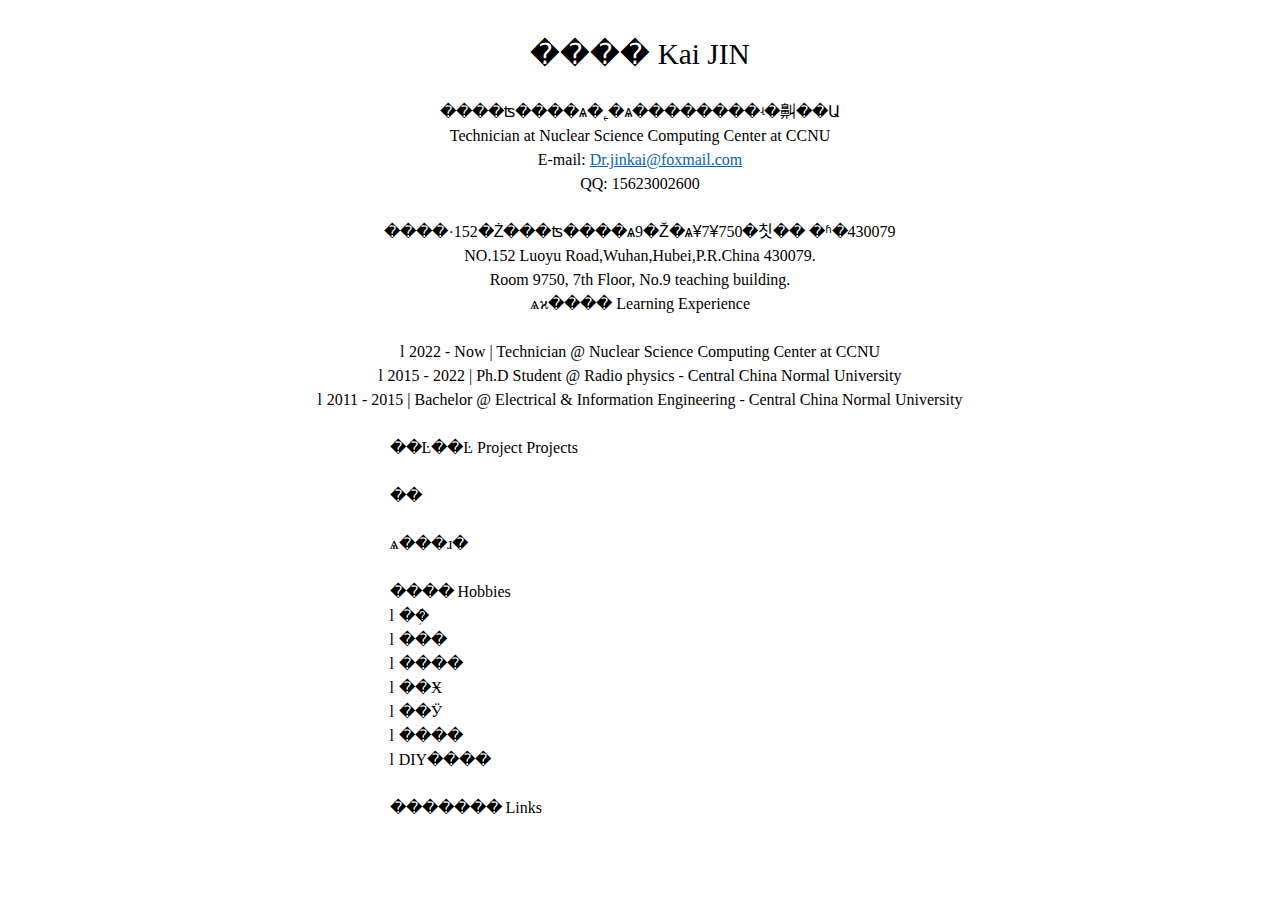
==== commit f63b653c: "update" ====
--- a/index.html
+++ b/index.html
@@ -5,6 +5,7 @@
 xmlns="http://www.w3.org/TR/REC-html40">
 
 <head>
+<meta charset="UTF-8">
 <meta http-equiv=Content-Type content="text/html; charset=gb2312">
 <meta name=ProgId content=Word.Document>
 <meta name=Generator content="Microsoft Word 15">
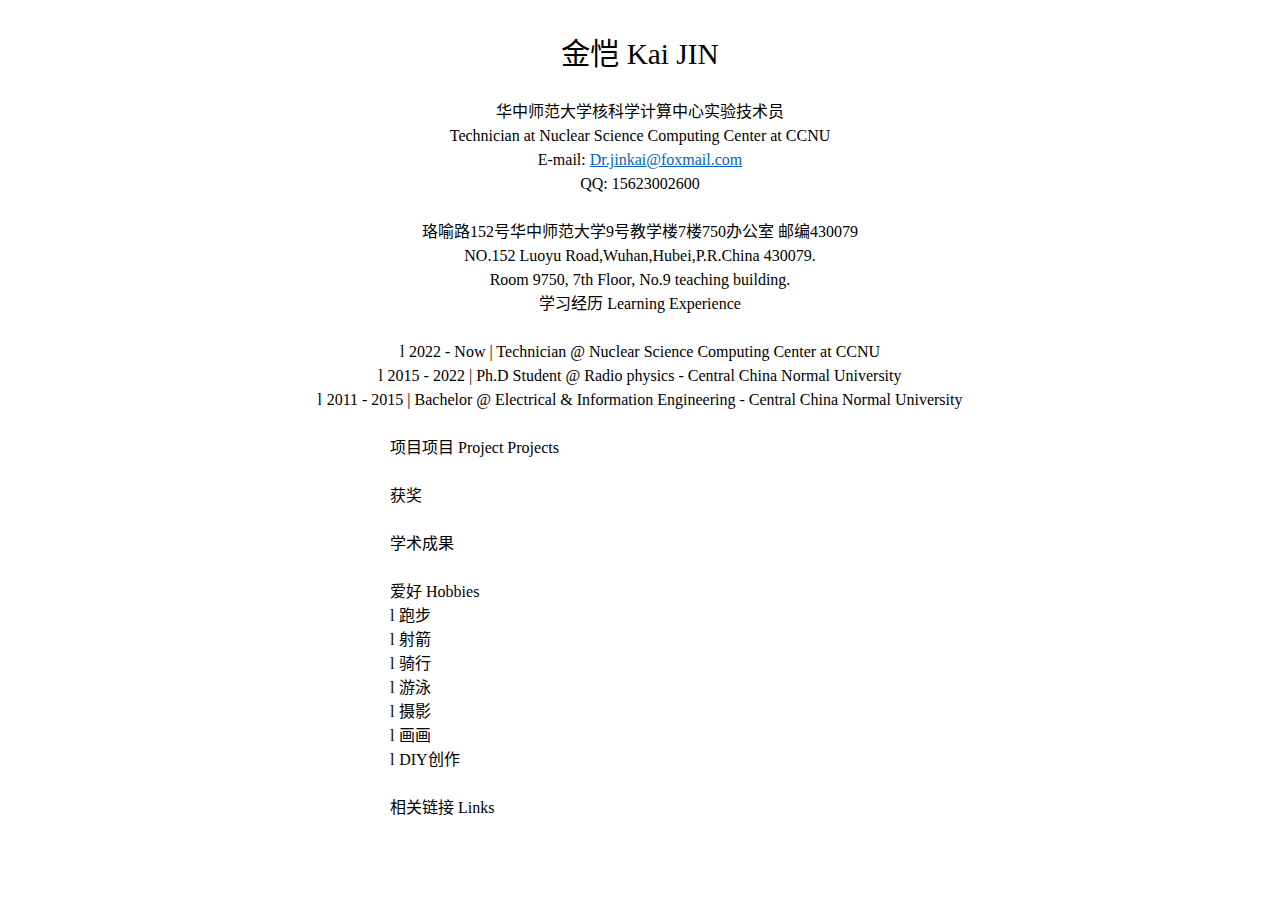
==== commit d12dc617: "update utf8" ====
--- a/index.html
+++ b/index.html
@@ -13,7 +13,7 @@
 <link rel=File-List href="index.files/filelist.xml">
 <!--[if gte mso 9]><xml>
  <o:DocumentProperties>
-  <o:Author>�� ��</o:Author>
+  <o:Author>恺 金</o:Author>
   <o:LastAuthor>Kai JIN</o:LastAuthor>
   <o:Revision>2</o:Revision>
   <o:TotalTime>37</o:TotalTime>
@@ -38,7 +38,7 @@
   <w:TrackMoves>false</w:TrackMoves>
   <w:TrackFormatting/>
   <w:PunctuationKerning/>
-  <w:DrawingGridVerticalSpacing>7.8 ��</w:DrawingGridVerticalSpacing>
+  <w:DrawingGridVerticalSpacing>7.8 磅</w:DrawingGridVerticalSpacing>
   <w:DisplayHorizontalDrawingGridEvery>0</w:DisplayHorizontalDrawingGridEvery>
   <w:DisplayVerticalDrawingGridEvery>2</w:DisplayVerticalDrawingGridEvery>
   <w:ValidateAgainstSchemas/>
@@ -671,7 +671,7 @@
 	mso-font-pitch:variable;
 	mso-font-signature:0 268435456 0 0 -2147483648 0;}
 @font-face
-	{font-family:����;
+	{font-family:宋体;
 	panose-1:2 1 6 0 3 1 1 1 1 1;
 	mso-font-alt:SimSun;
 	mso-font-charset:134;
@@ -686,7 +686,7 @@
 	mso-font-pitch:variable;
 	mso-font-signature:-536869121 1107305727 33554432 0 415 0;}
 @font-face
-	{font-family:����;
+	{font-family:等线;
 	panose-1:2 1 6 0 3 1 1 1 1 1;
 	mso-font-alt:DengXian;
 	mso-font-charset:134;
@@ -694,27 +694,27 @@
 	mso-font-pitch:variable;
 	mso-font-signature:-1610612033 953122042 22 0 262159 0;}
 @font-face
-	{font-family:΢���ź�;
+	{font-family:微软雅黑;
 	panose-1:2 11 5 3 2 2 4 2 2 4;
 	mso-font-charset:134;
 	mso-generic-font-family:swiss;
 	mso-font-pitch:variable;
 	mso-font-signature:-2147483001 718224464 22 0 262175 0;}
 @font-face
-	{font-family:"\@΢���ź�";
+	{font-family:"\@微软雅黑";
 	mso-font-charset:134;
 	mso-generic-font-family:swiss;
 	mso-font-pitch:variable;
 	mso-font-signature:-2147483001 718224464 22 0 262175 0;}
 @font-face
-	{font-family:"\@����";
+	{font-family:"\@等线";
 	panose-1:2 1 6 0 3 1 1 1 1 1;
 	mso-font-charset:134;
 	mso-generic-font-family:auto;
 	mso-font-pitch:variable;
 	mso-font-signature:-1610612033 953122042 22 0 262159 0;}
 @font-face
-	{font-family:"\@����";
+	{font-family:"\@宋体";
 	panose-1:2 1 6 0 3 1 1 1 1 1;
 	mso-font-charset:134;
 	mso-generic-font-family:auto;
@@ -731,12 +731,12 @@
 	mso-pagination:none;
 	font-size:10.5pt;
 	mso-bidi-font-size:11.0pt;
-	font-family:����;
-	mso-ascii-font-family:����;
+	font-family:等线;
+	mso-ascii-font-family:等线;
 	mso-ascii-theme-font:minor-latin;
-	mso-fareast-font-family:����;
+	mso-fareast-font-family:等线;
 	mso-fareast-theme-font:minor-fareast;
-	mso-hansi-font-family:����;
+	mso-hansi-font-family:等线;
 	mso-hansi-theme-font:minor-latin;
 	mso-bidi-font-family:"Times New Roman";
 	mso-bidi-theme-font:minor-bidi;
@@ -765,12 +765,12 @@
 	mso-pagination:none;
 	font-size:10.5pt;
 	mso-bidi-font-size:11.0pt;
-	font-family:����;
-	mso-ascii-font-family:����;
+	font-family:等线;
+	mso-ascii-font-family:等线;
 	mso-ascii-theme-font:minor-latin;
-	mso-fareast-font-family:����;
+	mso-fareast-font-family:等线;
 	mso-fareast-theme-font:minor-fareast;
-	mso-hansi-font-family:����;
+	mso-hansi-font-family:等线;
 	mso-hansi-theme-font:minor-latin;
 	mso-bidi-font-family:"Times New Roman";
 	mso-bidi-theme-font:minor-bidi;
@@ -787,12 +787,12 @@
 	mso-pagination:none;
 	font-size:10.5pt;
 	mso-bidi-font-size:11.0pt;
-	font-family:����;
-	mso-ascii-font-family:����;
+	font-family:等线;
+	mso-ascii-font-family:等线;
 	mso-ascii-theme-font:minor-latin;
-	mso-fareast-font-family:����;
+	mso-fareast-font-family:等线;
 	mso-fareast-theme-font:minor-fareast;
-	mso-hansi-font-family:����;
+	mso-hansi-font-family:等线;
 	mso-hansi-theme-font:minor-latin;
 	mso-bidi-font-family:"Times New Roman";
 	mso-bidi-theme-font:minor-bidi;
@@ -800,7 +800,7 @@
 .MsoChpDefault
 	{mso-style-type:export-only;
 	mso-default-props:yes;
-	font-family:����;
+	font-family:等线;
 	mso-bidi-font-family:"Times New Roman";
 	mso-bidi-theme-font:minor-bidi;
 	mso-ligatures:none;}
@@ -980,7 +980,7 @@
 <style>
  /* Style Definitions */
  table.MsoNormalTable
-	{mso-style-name:��ͨ����;
+	{mso-style-name:普通表格;
 	mso-tstyle-rowband-size:0;
 	mso-tstyle-colband-size:0;
 	mso-style-noshow:yes;
@@ -991,16 +991,16 @@
 	mso-pagination:widow-orphan;
 	font-size:10.5pt;
 	mso-bidi-font-size:11.0pt;
-	font-family:����;
-	mso-ascii-font-family:����;
+	font-family:等线;
+	mso-ascii-font-family:等线;
 	mso-ascii-theme-font:minor-latin;
-	mso-fareast-font-family:����;
+	mso-fareast-font-family:等线;
 	mso-fareast-theme-font:minor-fareast;
-	mso-hansi-font-family:����;
+	mso-hansi-font-family:等线;
 	mso-hansi-theme-font:minor-latin;
 	mso-font-kerning:1.0pt;}
 table.MsoTableGrid
-	{mso-style-name:������;
+	{mso-style-name:网格型;
 	mso-tstyle-rowband-size:0;
 	mso-tstyle-colband-size:0;
 	mso-style-priority:39;
@@ -1014,12 +1014,12 @@
 	mso-pagination:widow-orphan;
 	font-size:10.5pt;
 	mso-bidi-font-size:11.0pt;
-	font-family:����;
-	mso-ascii-font-family:����;
+	font-family:等线;
+	mso-ascii-font-family:等线;
 	mso-ascii-theme-font:minor-latin;
-	mso-fareast-font-family:����;
+	mso-fareast-font-family:等线;
 	mso-fareast-theme-font:minor-fareast;
-	mso-hansi-font-family:����;
+	mso-hansi-font-family:等线;
 	mso-hansi-theme-font:minor-latin;
 	mso-font-kerning:1.0pt;}
 </style>
@@ -1047,90 +1047,90 @@
   height:16.9pt'>
   <p class=MsoNormal align=center style='text-align:center;line-height:150%'><span
   lang=EN-US style='font-size:12.0pt;line-height:150%;font-family:"Times New Roman",serif;
-  mso-fareast-font-family:΢���ź�'><o:p>&nbsp;</o:p></span></p>
+  mso-fareast-font-family:微软雅黑'><o:p>&nbsp;</o:p></span></p>
   <p class=MsoNormal align=center style='text-align:center;line-height:150%'><span
-  style='font-size:22.0pt;line-height:150%;font-family:"΢���ź�",sans-serif;
+  style='font-size:22.0pt;line-height:150%;font-family:"微软雅黑",sans-serif;
   mso-ascii-font-family:"Times New Roman";mso-hansi-font-family:"Times New Roman";
-  mso-bidi-font-family:"Times New Roman"'>����</span><span lang=EN-US
+  mso-bidi-font-family:"Times New Roman"'>金恺</span><span lang=EN-US
   style='font-size:22.0pt;line-height:150%;font-family:"Times New Roman",serif;
-  mso-fareast-font-family:΢���ź�'> Kai JIN<o:p></o:p></span></p>
+  mso-fareast-font-family:微软雅黑'> Kai JIN<o:p></o:p></span></p>
   <p class=MsoNormal align=center style='text-align:center;line-height:150%'><span
   lang=EN-US style='font-size:12.0pt;line-height:150%;font-family:"Times New Roman",serif;
-  mso-fareast-font-family:΢���ź�'><o:p>&nbsp;</o:p></span></p>
+  mso-fareast-font-family:微软雅黑'><o:p>&nbsp;</o:p></span></p>
   </td>
  </tr>
  <tr style='mso-yfti-irow:1;height:16.9pt'>
   <td width=983 colspan=2 valign=top style='width:26.0cm;padding:0cm 5.4pt 0cm 5.4pt;
   height:16.9pt'>
   <p class=MsoNormal align=center style='text-align:center;line-height:150%'><span
-  style='font-size:12.0pt;line-height:150%;font-family:"΢���ź�",sans-serif;
+  style='font-size:12.0pt;line-height:150%;font-family:"微软雅黑",sans-serif;
   mso-ascii-font-family:"Times New Roman";mso-hansi-font-family:"Times New Roman";
-  mso-bidi-font-family:"Times New Roman"'>����ʦ����ѧ�˿�ѧ��������ʵ�鼼��Ա</span><span
-  lang=EN-US style='font-size:12.0pt;line-height:150%;font-family:"Times New Roman",serif;
-  mso-fareast-font-family:΢���ź�'><o:p></o:p></span></p>
+  mso-bidi-font-family:"Times New Roman"'>华中师范大学核科学计算中心实验技术员</span><span
+  lang=EN-US style='font-size:12.0pt;line-height:150%;font-family:"Times New Roman",serif;
+  mso-fareast-font-family:微软雅黑'><o:p></o:p></span></p>
   <p class=MsoNormal align=center style='text-align:center;line-height:150%'><span
   lang=EN-US style='font-size:12.0pt;line-height:150%;font-family:"Times New Roman",serif;
-  mso-fareast-font-family:΢���ź�'>Technician at Nuclear Science Computing Center
+  mso-fareast-font-family:微软雅黑'>Technician at Nuclear Science Computing Center
   at CCNU<o:p></o:p></span></p>
   <p class=MsoNormal align=center style='text-align:center;line-height:150%'><span
   lang=EN-US style='font-size:12.0pt;line-height:150%;font-family:"Times New Roman",serif;
-  mso-fareast-font-family:΢���ź�'>E-mail: </span><span lang=EN-US><a
+  mso-fareast-font-family:微软雅黑'>E-mail: </span><span lang=EN-US><a
   href="mailto:Dr.jinkai@foxmail.com"><span style='font-size:12.0pt;line-height:
-  150%;font-family:"Times New Roman",serif;mso-fareast-font-family:΢���ź�'>Dr.jinkai@foxmail.com</span></a></span><span
-  lang=EN-US style='font-size:12.0pt;line-height:150%;font-family:"Times New Roman",serif;
-  mso-fareast-font-family:΢���ź�'><o:p></o:p></span></p>
+  150%;font-family:"Times New Roman",serif;mso-fareast-font-family:微软雅黑'>Dr.jinkai@foxmail.com</span></a></span><span
+  lang=EN-US style='font-size:12.0pt;line-height:150%;font-family:"Times New Roman",serif;
+  mso-fareast-font-family:微软雅黑'><o:p></o:p></span></p>
   <p class=MsoNormal align=center style='text-align:center;line-height:150%'><span
   lang=EN-US style='font-size:12.0pt;line-height:150%;font-family:"Times New Roman",serif;
-  mso-fareast-font-family:΢���ź�'>QQ: 15623002600<o:p></o:p></span></p>
+  mso-fareast-font-family:微软雅黑'>QQ: 15623002600<o:p></o:p></span></p>
   <p class=MsoNormal align=center style='text-align:center;line-height:150%'><span
   lang=EN-US style='font-size:12.0pt;line-height:150%;font-family:"Times New Roman",serif;
-  mso-fareast-font-family:΢���ź�'><o:p>&nbsp;</o:p></span></p>
+  mso-fareast-font-family:微软雅黑'><o:p>&nbsp;</o:p></span></p>
   <p class=MsoNormal align=center style='text-align:center;line-height:150%'><span
-  style='font-size:12.0pt;line-height:150%;font-family:"΢���ź�",sans-serif;
+  style='font-size:12.0pt;line-height:150%;font-family:"微软雅黑",sans-serif;
   mso-ascii-font-family:"Times New Roman";mso-hansi-font-family:"Times New Roman";
-  mso-bidi-font-family:"Times New Roman"'>����·</span><span lang=EN-US
+  mso-bidi-font-family:"Times New Roman"'>珞喻路</span><span lang=EN-US
   style='font-size:12.0pt;line-height:150%;font-family:"Times New Roman",serif;
-  mso-fareast-font-family:΢���ź�'>152</span><span style='font-size:12.0pt;
-  line-height:150%;font-family:"΢���ź�",sans-serif;mso-ascii-font-family:"Times New Roman";
-  mso-hansi-font-family:"Times New Roman";mso-bidi-font-family:"Times New Roman"'>�Ż���ʦ����ѧ</span><span
-  lang=EN-US style='font-size:12.0pt;line-height:150%;font-family:"Times New Roman",serif;
-  mso-fareast-font-family:΢���ź�'>9</span><span style='font-size:12.0pt;
-  line-height:150%;font-family:"΢���ź�",sans-serif;mso-ascii-font-family:"Times New Roman";
-  mso-hansi-font-family:"Times New Roman";mso-bidi-font-family:"Times New Roman"'>�Ž�ѧ¥</span><span
-  lang=EN-US style='font-size:12.0pt;line-height:150%;font-family:"Times New Roman",serif;
-  mso-fareast-font-family:΢���ź�'>7</span><span style='font-size:12.0pt;
-  line-height:150%;font-family:"΢���ź�",sans-serif;mso-ascii-font-family:"Times New Roman";
-  mso-hansi-font-family:"Times New Roman";mso-bidi-font-family:"Times New Roman"'>¥</span><span
-  lang=EN-US style='font-size:12.0pt;line-height:150%;font-family:"Times New Roman",serif;
-  mso-fareast-font-family:΢���ź�'>750</span><span style='font-size:12.0pt;
-  line-height:150%;font-family:"΢���ź�",sans-serif;mso-ascii-font-family:"Times New Roman";
-  mso-hansi-font-family:"Times New Roman";mso-bidi-font-family:"Times New Roman"'>�칫��</span><span
+  mso-fareast-font-family:微软雅黑'>152</span><span style='font-size:12.0pt;
+  line-height:150%;font-family:"微软雅黑",sans-serif;mso-ascii-font-family:"Times New Roman";
+  mso-hansi-font-family:"Times New Roman";mso-bidi-font-family:"Times New Roman"'>号华中师范大学</span><span
+  lang=EN-US style='font-size:12.0pt;line-height:150%;font-family:"Times New Roman",serif;
+  mso-fareast-font-family:微软雅黑'>9</span><span style='font-size:12.0pt;
+  line-height:150%;font-family:"微软雅黑",sans-serif;mso-ascii-font-family:"Times New Roman";
+  mso-hansi-font-family:"Times New Roman";mso-bidi-font-family:"Times New Roman"'>号教学楼</span><span
+  lang=EN-US style='font-size:12.0pt;line-height:150%;font-family:"Times New Roman",serif;
+  mso-fareast-font-family:微软雅黑'>7</span><span style='font-size:12.0pt;
+  line-height:150%;font-family:"微软雅黑",sans-serif;mso-ascii-font-family:"Times New Roman";
+  mso-hansi-font-family:"Times New Roman";mso-bidi-font-family:"Times New Roman"'>楼</span><span
+  lang=EN-US style='font-size:12.0pt;line-height:150%;font-family:"Times New Roman",serif;
+  mso-fareast-font-family:微软雅黑'>750</span><span style='font-size:12.0pt;
+  line-height:150%;font-family:"微软雅黑",sans-serif;mso-ascii-font-family:"Times New Roman";
+  mso-hansi-font-family:"Times New Roman";mso-bidi-font-family:"Times New Roman"'>办公室</span><span
   style='font-size:12.0pt;line-height:150%;font-family:"Times New Roman",serif;
-  mso-fareast-font-family:΢���ź�'> </span><span style='font-size:12.0pt;
-  line-height:150%;font-family:"΢���ź�",sans-serif;mso-ascii-font-family:"Times New Roman";
-  mso-hansi-font-family:"Times New Roman";mso-bidi-font-family:"Times New Roman"'>�ʱ�</span><span
-  lang=EN-US style='font-size:12.0pt;line-height:150%;font-family:"Times New Roman",serif;
-  mso-fareast-font-family:΢���ź�'>430079<o:p></o:p></span></p>
+  mso-fareast-font-family:微软雅黑'> </span><span style='font-size:12.0pt;
+  line-height:150%;font-family:"微软雅黑",sans-serif;mso-ascii-font-family:"Times New Roman";
+  mso-hansi-font-family:"Times New Roman";mso-bidi-font-family:"Times New Roman"'>邮编</span><span
+  lang=EN-US style='font-size:12.0pt;line-height:150%;font-family:"Times New Roman",serif;
+  mso-fareast-font-family:微软雅黑'>430079<o:p></o:p></span></p>
   <p class=MsoNormal align=center style='text-align:center;line-height:150%'><span
   lang=EN-US style='font-size:12.0pt;line-height:150%;font-family:"Times New Roman",serif;
-  mso-fareast-font-family:΢���ź�'>NO.152 Luoyu Road,Wuhan,Hubei,P.R.China 430079.<o:p></o:p></span></p>
+  mso-fareast-font-family:微软雅黑'>NO.152 Luoyu Road,Wuhan,Hubei,P.R.China 430079.<o:p></o:p></span></p>
   <p class=MsoNormal align=center style='text-align:center;line-height:150%'><span
   lang=EN-US style='font-size:12.0pt;line-height:150%;font-family:"Times New Roman",serif;
-  mso-fareast-font-family:΢���ź�'>Room 9750, 7th Floor, No.9 teaching building.<o:p></o:p></span></p>
+  mso-fareast-font-family:微软雅黑'>Room 9750, 7th Floor, No.9 teaching building.<o:p></o:p></span></p>
   </td>
  </tr>
  <tr style='mso-yfti-irow:2;height:16.9pt'>
   <td width=983 colspan=2 valign=top style='width:26.0cm;padding:0cm 5.4pt 0cm 5.4pt;
   height:16.9pt'>
   <p class=MsoNormal align=center style='text-align:center;line-height:150%'><span
-  style='font-size:12.0pt;line-height:150%;font-family:����;mso-ascii-font-family:
+  style='font-size:12.0pt;line-height:150%;font-family:宋体;mso-ascii-font-family:
   "Times New Roman";mso-hansi-font-family:"Times New Roman";mso-bidi-font-family:
-  "Times New Roman"'>ѧϰ����</span><span lang=EN-US style='font-size:12.0pt;
+  "Times New Roman"'>学习经历</span><span lang=EN-US style='font-size:12.0pt;
   line-height:150%;font-family:"Times New Roman",serif;mso-fareast-font-family:
-  ����'> Learning Experience<o:p></o:p></span></p>
+  宋体'> Learning Experience<o:p></o:p></span></p>
   <p class=MsoNormal align=center style='text-align:center;line-height:150%'><span
   lang=EN-US style='font-size:12.0pt;line-height:150%;font-family:"Times New Roman",serif;
-  mso-fareast-font-family:����'><o:p>&nbsp;</o:p></span></p>
+  mso-fareast-font-family:宋体'><o:p>&nbsp;</o:p></span></p>
   <p class=MsoListParagraph align=center style='margin-left:22.0pt;text-align:
   center;text-indent:-22.0pt;mso-char-indent-count:0;line-height:150%;
   mso-list:l1 level1 lfo2'><![if !supportLists]><span lang=EN-US
@@ -1138,7 +1138,7 @@
   Wingdings;mso-bidi-font-family:Wingdings'><span style='mso-list:Ignore'>l<span
   style='font:7.0pt "Times New Roman"'>&nbsp; </span></span></span><![endif]><span
   lang=EN-US style='font-size:12.0pt;line-height:150%;font-family:"Times New Roman",serif;
-  mso-fareast-font-family:����'>2022 - Now | Technician @ Nuclear Science
+  mso-fareast-font-family:宋体'>2022 - Now | Technician @ Nuclear Science
   Computing Center at CCNU<o:p></o:p></span></p>
   <p class=MsoListParagraph align=center style='margin-left:22.0pt;text-align:
   center;text-indent:-22.0pt;mso-char-indent-count:0;line-height:150%;
@@ -1147,7 +1147,7 @@
   Wingdings;mso-bidi-font-family:Wingdings'><span style='mso-list:Ignore'>l<span
   style='font:7.0pt "Times New Roman"'>&nbsp; </span></span></span><![endif]><span
   lang=EN-US style='font-size:12.0pt;line-height:150%;font-family:"Times New Roman",serif;
-  mso-fareast-font-family:����'>2015 - 2022 | Ph.D Student @ Radio physics -
+  mso-fareast-font-family:宋体'>2015 - 2022 | Ph.D Student @ Radio physics -
   Central China Normal University<o:p></o:p></span></p>
   <p class=MsoListParagraph align=center style='margin-left:22.0pt;text-align:
   center;text-indent:-22.0pt;mso-char-indent-count:0;line-height:150%;
@@ -1156,12 +1156,12 @@
   Wingdings;mso-bidi-font-family:Wingdings'><span style='mso-list:Ignore'>l<span
   style='font:7.0pt "Times New Roman"'>&nbsp; </span></span></span><![endif]><span
   lang=EN-US style='font-size:12.0pt;line-height:150%;font-family:"Times New Roman",serif;
-  mso-fareast-font-family:����'>2011 - 2015 | Bachelor @ Electrical &amp;
+  mso-fareast-font-family:宋体'>2011 - 2015 | Bachelor @ Electrical &amp;
   Information Engineering - Central China Normal University<o:p></o:p></span></p>
   <p class=MsoListParagraph style='margin-left:22.0pt;text-indent:0cm;
   mso-char-indent-count:0;line-height:150%'><span lang=EN-US style='font-size:
   12.0pt;line-height:150%;font-family:"Times New Roman",serif;mso-fareast-font-family:
-  ����'><o:p>&nbsp;</o:p></span></p>
+  宋体'><o:p>&nbsp;</o:p></span></p>
   </td>
  </tr>
  <tr style='mso-yfti-irow:3;mso-yfti-lastrow:yes;height:16.85pt'>
@@ -1169,121 +1169,121 @@
   height:16.85pt'>
   <p class=MsoNormal style='line-height:150%'><span lang=EN-US
   style='font-size:12.0pt;line-height:150%;font-family:"Times New Roman",serif;
-  mso-fareast-font-family:����'><o:p>&nbsp;</o:p></span></p>
+  mso-fareast-font-family:宋体'><o:p>&nbsp;</o:p></span></p>
   </td>
   <td width=756 valign=top style='width:20.0cm;padding:0cm 5.4pt 0cm 5.4pt;
   height:16.85pt'>
   <p class=MsoNormal style='line-height:150%'><span style='font-size:12.0pt;
-  line-height:150%;font-family:����;mso-ascii-font-family:"Times New Roman";
-  mso-hansi-font-family:"Times New Roman";mso-bidi-font-family:"Times New Roman"'>��Ŀ��Ŀ</span><span
-  lang=EN-US style='font-size:12.0pt;line-height:150%;font-family:"Times New Roman",serif;
-  mso-fareast-font-family:����'> Project Projects<o:p></o:p></span></p>
+  line-height:150%;font-family:宋体;mso-ascii-font-family:"Times New Roman";
+  mso-hansi-font-family:"Times New Roman";mso-bidi-font-family:"Times New Roman"'>项目项目</span><span
+  lang=EN-US style='font-size:12.0pt;line-height:150%;font-family:"Times New Roman",serif;
+  mso-fareast-font-family:宋体'> Project Projects<o:p></o:p></span></p>
   <p class=MsoNormal style='line-height:150%'><span lang=EN-US
   style='font-size:12.0pt;line-height:150%;font-family:"Times New Roman",serif;
-  mso-fareast-font-family:����'><o:p>&nbsp;</o:p></span></p>
+  mso-fareast-font-family:宋体'><o:p>&nbsp;</o:p></span></p>
   <p class=MsoNormal style='line-height:150%'><span style='font-size:12.0pt;
-  line-height:150%;font-family:����;mso-ascii-font-family:"Times New Roman";
-  mso-hansi-font-family:"Times New Roman";mso-bidi-font-family:"Times New Roman"'>��</span><span
-  lang=EN-US style='font-size:12.0pt;line-height:150%;font-family:"Times New Roman",serif;
-  mso-fareast-font-family:����'><o:p></o:p></span></p>
+  line-height:150%;font-family:宋体;mso-ascii-font-family:"Times New Roman";
+  mso-hansi-font-family:"Times New Roman";mso-bidi-font-family:"Times New Roman"'>获奖</span><span
+  lang=EN-US style='font-size:12.0pt;line-height:150%;font-family:"Times New Roman",serif;
+  mso-fareast-font-family:宋体'><o:p></o:p></span></p>
   <p class=MsoNormal style='line-height:150%'><span lang=EN-US
   style='font-size:12.0pt;line-height:150%;font-family:"Times New Roman",serif;
-  mso-fareast-font-family:����'><o:p>&nbsp;</o:p></span></p>
+  mso-fareast-font-family:宋体'><o:p>&nbsp;</o:p></span></p>
   <p class=MsoNormal style='line-height:150%'><span style='font-size:12.0pt;
-  line-height:150%;font-family:����;mso-ascii-font-family:"Times New Roman";
-  mso-hansi-font-family:"Times New Roman";mso-bidi-font-family:"Times New Roman"'>ѧ���ɹ�</span><span
-  lang=EN-US style='font-size:12.0pt;line-height:150%;font-family:"Times New Roman",serif;
-  mso-fareast-font-family:����'><o:p></o:p></span></p>
+  line-height:150%;font-family:宋体;mso-ascii-font-family:"Times New Roman";
+  mso-hansi-font-family:"Times New Roman";mso-bidi-font-family:"Times New Roman"'>学术成果</span><span
+  lang=EN-US style='font-size:12.0pt;line-height:150%;font-family:"Times New Roman",serif;
+  mso-fareast-font-family:宋体'><o:p></o:p></span></p>
   <p class=MsoNormal style='line-height:150%'><span lang=EN-US
   style='font-size:12.0pt;line-height:150%;font-family:"Times New Roman",serif;
-  mso-fareast-font-family:����'><o:p>&nbsp;</o:p></span></p>
+  mso-fareast-font-family:宋体'><o:p>&nbsp;</o:p></span></p>
   <p class=MsoNormal style='line-height:150%'><span style='font-size:12.0pt;
-  line-height:150%;font-family:����;mso-ascii-font-family:"Times New Roman";
-  mso-hansi-font-family:"Times New Roman";mso-bidi-font-family:"Times New Roman"'>����</span><span
-  lang=EN-US style='font-size:12.0pt;line-height:150%;font-family:"Times New Roman",serif;
-  mso-fareast-font-family:����'> Hobbies<o:p></o:p></span></p>
+  line-height:150%;font-family:宋体;mso-ascii-font-family:"Times New Roman";
+  mso-hansi-font-family:"Times New Roman";mso-bidi-font-family:"Times New Roman"'>爱好</span><span
+  lang=EN-US style='font-size:12.0pt;line-height:150%;font-family:"Times New Roman",serif;
+  mso-fareast-font-family:宋体'> Hobbies<o:p></o:p></span></p>
   <p class=MsoListParagraph style='margin-left:22.0pt;text-indent:-22.0pt;
   mso-char-indent-count:0;line-height:150%;mso-list:l0 level1 lfo1'><![if !supportLists]><span
   lang=EN-US style='font-size:12.0pt;line-height:150%;font-family:Wingdings;
   mso-fareast-font-family:Wingdings;mso-bidi-font-family:Wingdings'><span
   style='mso-list:Ignore'>l<span style='font:7.0pt "Times New Roman"'>&nbsp; </span></span></span><![endif]><span
-  style='font-size:12.0pt;line-height:150%;font-family:����;mso-ascii-font-family:
+  style='font-size:12.0pt;line-height:150%;font-family:宋体;mso-ascii-font-family:
   "Times New Roman";mso-hansi-font-family:"Times New Roman";mso-bidi-font-family:
-  "Times New Roman"'>�ܲ�</span><span lang=EN-US style='font-size:12.0pt;
+  "Times New Roman"'>跑步</span><span lang=EN-US style='font-size:12.0pt;
   line-height:150%;font-family:"Times New Roman",serif;mso-fareast-font-family:
-  ����'><o:p></o:p></span></p>
+  宋体'><o:p></o:p></span></p>
   <p class=MsoListParagraph style='margin-left:22.0pt;text-indent:-22.0pt;
   mso-char-indent-count:0;line-height:150%;mso-list:l0 level1 lfo1'><![if !supportLists]><span
   lang=EN-US style='font-size:12.0pt;line-height:150%;font-family:Wingdings;
   mso-fareast-font-family:Wingdings;mso-bidi-font-family:Wingdings'><span
   style='mso-list:Ignore'>l<span style='font:7.0pt "Times New Roman"'>&nbsp; </span></span></span><![endif]><span
-  style='font-size:12.0pt;line-height:150%;font-family:����;mso-ascii-font-family:
+  style='font-size:12.0pt;line-height:150%;font-family:宋体;mso-ascii-font-family:
   "Times New Roman";mso-hansi-font-family:"Times New Roman";mso-bidi-font-family:
-  "Times New Roman"'>���</span><span lang=EN-US style='font-size:12.0pt;
+  "Times New Roman"'>射箭</span><span lang=EN-US style='font-size:12.0pt;
   line-height:150%;font-family:"Times New Roman",serif;mso-fareast-font-family:
-  ����'><o:p></o:p></span></p>
+  宋体'><o:p></o:p></span></p>
   <p class=MsoListParagraph style='margin-left:22.0pt;text-indent:-22.0pt;
   mso-char-indent-count:0;line-height:150%;mso-list:l0 level1 lfo1'><![if !supportLists]><span
   lang=EN-US style='font-size:12.0pt;line-height:150%;font-family:Wingdings;
   mso-fareast-font-family:Wingdings;mso-bidi-font-family:Wingdings'><span
   style='mso-list:Ignore'>l<span style='font:7.0pt "Times New Roman"'>&nbsp; </span></span></span><![endif]><span
-  style='font-size:12.0pt;line-height:150%;font-family:����;mso-ascii-font-family:
+  style='font-size:12.0pt;line-height:150%;font-family:宋体;mso-ascii-font-family:
   "Times New Roman";mso-hansi-font-family:"Times New Roman";mso-bidi-font-family:
-  "Times New Roman"'>����</span><span lang=EN-US style='font-size:12.0pt;
+  "Times New Roman"'>骑行</span><span lang=EN-US style='font-size:12.0pt;
   line-height:150%;font-family:"Times New Roman",serif;mso-fareast-font-family:
-  ����'><o:p></o:p></span></p>
+  宋体'><o:p></o:p></span></p>
   <p class=MsoListParagraph style='margin-left:22.0pt;text-indent:-22.0pt;
   mso-char-indent-count:0;line-height:150%;mso-list:l0 level1 lfo1'><![if !supportLists]><span
   lang=EN-US style='font-size:12.0pt;line-height:150%;font-family:Wingdings;
   mso-fareast-font-family:Wingdings;mso-bidi-font-family:Wingdings'><span
   style='mso-list:Ignore'>l<span style='font:7.0pt "Times New Roman"'>&nbsp; </span></span></span><![endif]><span
-  style='font-size:12.0pt;line-height:150%;font-family:����;mso-ascii-font-family:
+  style='font-size:12.0pt;line-height:150%;font-family:宋体;mso-ascii-font-family:
   "Times New Roman";mso-hansi-font-family:"Times New Roman";mso-bidi-font-family:
-  "Times New Roman"'>��Ӿ</span><span lang=EN-US style='font-size:12.0pt;
+  "Times New Roman"'>游泳</span><span lang=EN-US style='font-size:12.0pt;
   line-height:150%;font-family:"Times New Roman",serif;mso-fareast-font-family:
-  ����'><o:p></o:p></span></p>
+  宋体'><o:p></o:p></span></p>
   <p class=MsoListParagraph style='margin-left:22.0pt;text-indent:-22.0pt;
   mso-char-indent-count:0;line-height:150%;mso-list:l0 level1 lfo1'><![if !supportLists]><span
   lang=EN-US style='font-size:12.0pt;line-height:150%;font-family:Wingdings;
   mso-fareast-font-family:Wingdings;mso-bidi-font-family:Wingdings'><span
   style='mso-list:Ignore'>l<span style='font:7.0pt "Times New Roman"'>&nbsp; </span></span></span><![endif]><span
-  style='font-size:12.0pt;line-height:150%;font-family:����;mso-ascii-font-family:
+  style='font-size:12.0pt;line-height:150%;font-family:宋体;mso-ascii-font-family:
   "Times New Roman";mso-hansi-font-family:"Times New Roman";mso-bidi-font-family:
-  "Times New Roman"'>��Ӱ</span><span lang=EN-US style='font-size:12.0pt;
+  "Times New Roman"'>摄影</span><span lang=EN-US style='font-size:12.0pt;
   line-height:150%;font-family:"Times New Roman",serif;mso-fareast-font-family:
-  ����'><o:p></o:p></span></p>
+  宋体'><o:p></o:p></span></p>
   <p class=MsoListParagraph style='margin-left:22.0pt;text-indent:-22.0pt;
   mso-char-indent-count:0;line-height:150%;mso-list:l0 level1 lfo1'><![if !supportLists]><span
   lang=EN-US style='font-size:12.0pt;line-height:150%;font-family:Wingdings;
   mso-fareast-font-family:Wingdings;mso-bidi-font-family:Wingdings'><span
   style='mso-list:Ignore'>l<span style='font:7.0pt "Times New Roman"'>&nbsp; </span></span></span><![endif]><span
-  style='font-size:12.0pt;line-height:150%;font-family:����;mso-ascii-font-family:
+  style='font-size:12.0pt;line-height:150%;font-family:宋体;mso-ascii-font-family:
   "Times New Roman";mso-hansi-font-family:"Times New Roman";mso-bidi-font-family:
-  "Times New Roman"'>����</span><span lang=EN-US style='font-size:12.0pt;
+  "Times New Roman"'>画画</span><span lang=EN-US style='font-size:12.0pt;
   line-height:150%;font-family:"Times New Roman",serif;mso-fareast-font-family:
-  ����'><o:p></o:p></span></p>
+  宋体'><o:p></o:p></span></p>
   <p class=MsoListParagraph style='margin-left:22.0pt;text-indent:-22.0pt;
   mso-char-indent-count:0;line-height:150%;mso-list:l0 level1 lfo1'><![if !supportLists]><span
   lang=EN-US style='font-size:12.0pt;line-height:150%;font-family:Wingdings;
   mso-fareast-font-family:Wingdings;mso-bidi-font-family:Wingdings'><span
   style='mso-list:Ignore'>l<span style='font:7.0pt "Times New Roman"'>&nbsp; </span></span></span><![endif]><span
   lang=EN-US style='font-size:12.0pt;line-height:150%;font-family:"Times New Roman",serif;
-  mso-fareast-font-family:����'>DIY</span><span style='font-size:12.0pt;
-  line-height:150%;font-family:����;mso-ascii-font-family:"Times New Roman";
-  mso-hansi-font-family:"Times New Roman";mso-bidi-font-family:"Times New Roman"'>����</span><span
-  lang=EN-US style='font-size:12.0pt;line-height:150%;font-family:"Times New Roman",serif;
-  mso-fareast-font-family:����'><o:p></o:p></span></p>
+  mso-fareast-font-family:宋体'>DIY</span><span style='font-size:12.0pt;
+  line-height:150%;font-family:宋体;mso-ascii-font-family:"Times New Roman";
+  mso-hansi-font-family:"Times New Roman";mso-bidi-font-family:"Times New Roman"'>创作</span><span
+  lang=EN-US style='font-size:12.0pt;line-height:150%;font-family:"Times New Roman",serif;
+  mso-fareast-font-family:宋体'><o:p></o:p></span></p>
   <p class=MsoNormal style='line-height:150%'><span lang=EN-US
   style='font-size:12.0pt;line-height:150%;font-family:"Times New Roman",serif;
-  mso-fareast-font-family:����'><o:p>&nbsp;</o:p></span></p>
+  mso-fareast-font-family:宋体'><o:p>&nbsp;</o:p></span></p>
   <p class=MsoNormal style='line-height:150%'><span style='font-size:12.0pt;
-  line-height:150%;font-family:����;mso-ascii-font-family:"Times New Roman";
-  mso-hansi-font-family:"Times New Roman";mso-bidi-font-family:"Times New Roman"'>�������</span><span
-  lang=EN-US style='font-size:12.0pt;line-height:150%;font-family:"Times New Roman",serif;
-  mso-fareast-font-family:����'> Links<o:p></o:p></span></p>
+  line-height:150%;font-family:宋体;mso-ascii-font-family:"Times New Roman";
+  mso-hansi-font-family:"Times New Roman";mso-bidi-font-family:"Times New Roman"'>相关链接</span><span
+  lang=EN-US style='font-size:12.0pt;line-height:150%;font-family:"Times New Roman",serif;
+  mso-fareast-font-family:宋体'> Links<o:p></o:p></span></p>
   <p class=MsoNormal align=center style='text-align:center;line-height:150%'><span
   lang=EN-US style='font-size:12.0pt;line-height:150%;font-family:"Times New Roman",serif;
-  mso-fareast-font-family:����'><o:p>&nbsp;</o:p></span></p>
+  mso-fareast-font-family:宋体'><o:p>&nbsp;</o:p></span></p>
   </td>
  </tr>
 </table>
@@ -1291,7 +1291,7 @@
 </div>
 
 <p class=MsoNormal><span lang=EN-US style='font-size:12.0pt;font-family:"Times New Roman",serif;
-mso-fareast-font-family:����'><o:p>&nbsp;</o:p></span></p>
+mso-fareast-font-family:宋体'><o:p>&nbsp;</o:p></span></p>
 
 </div>
 
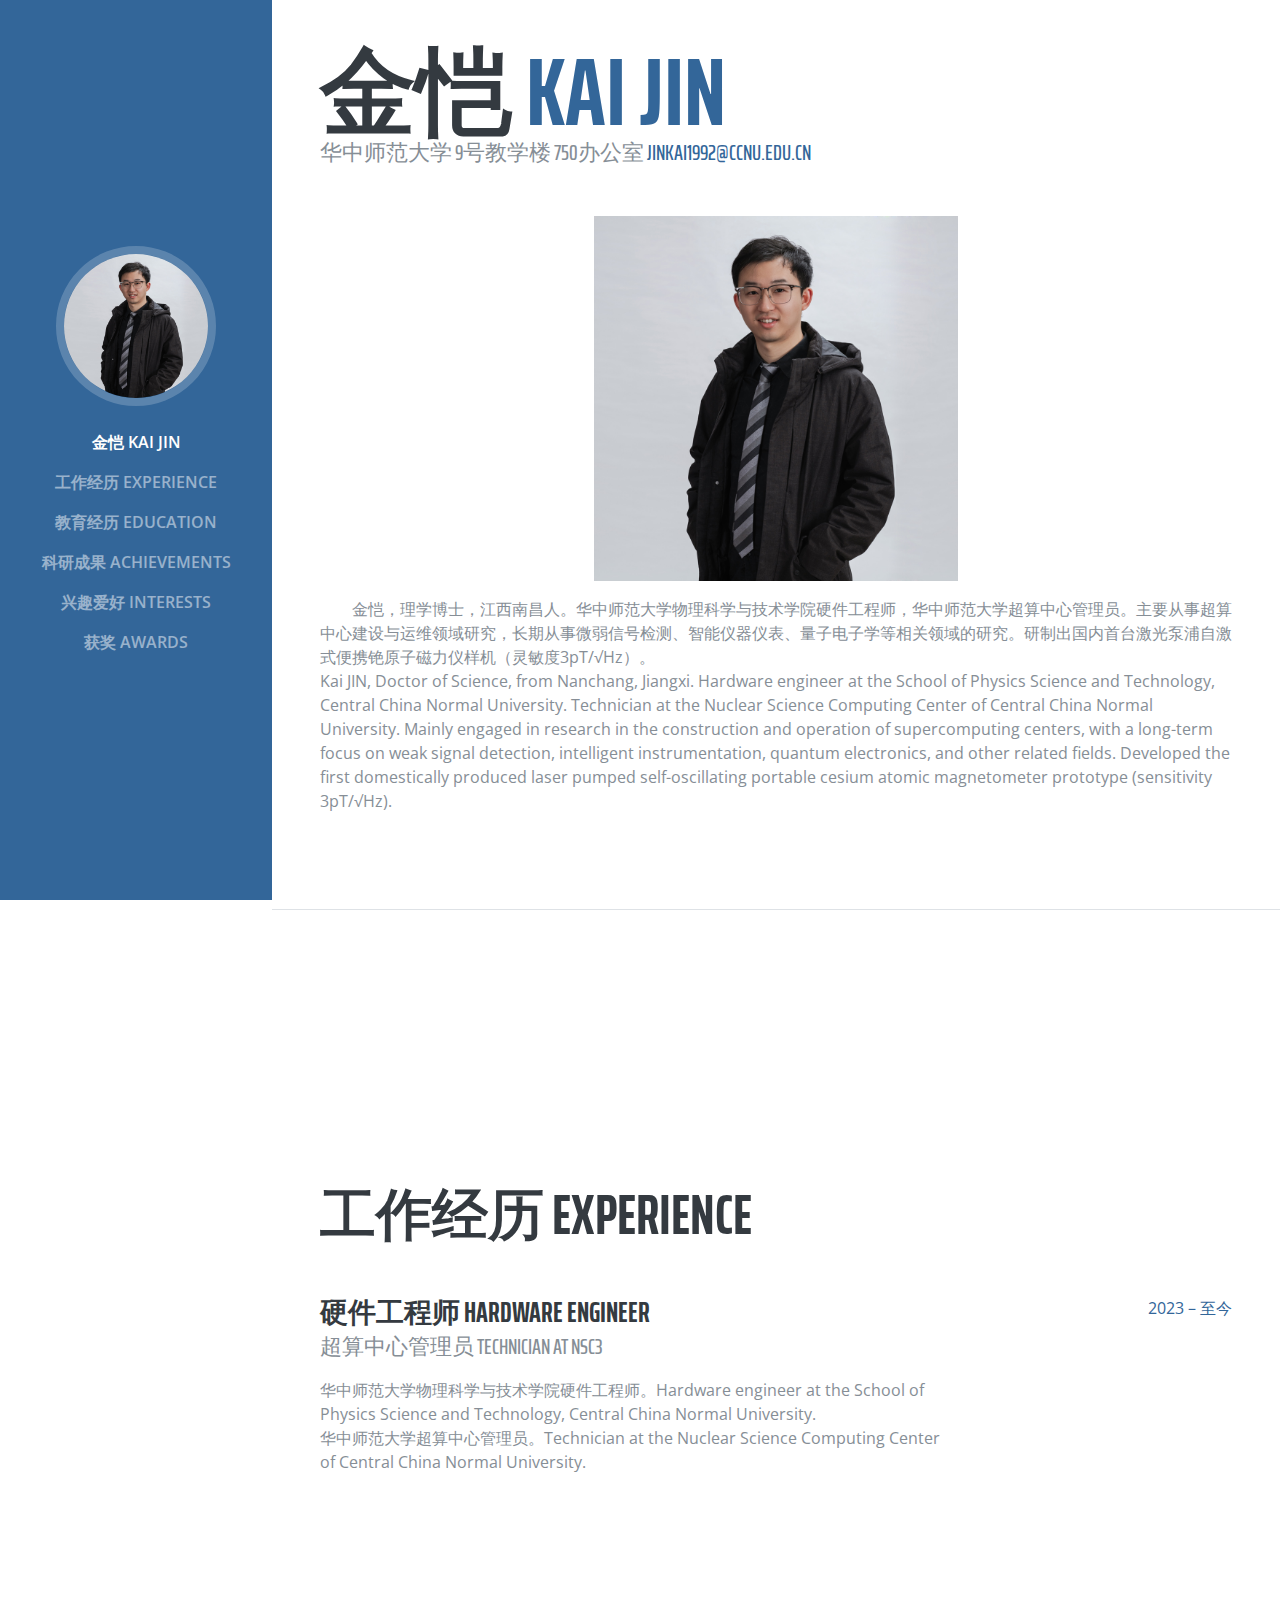
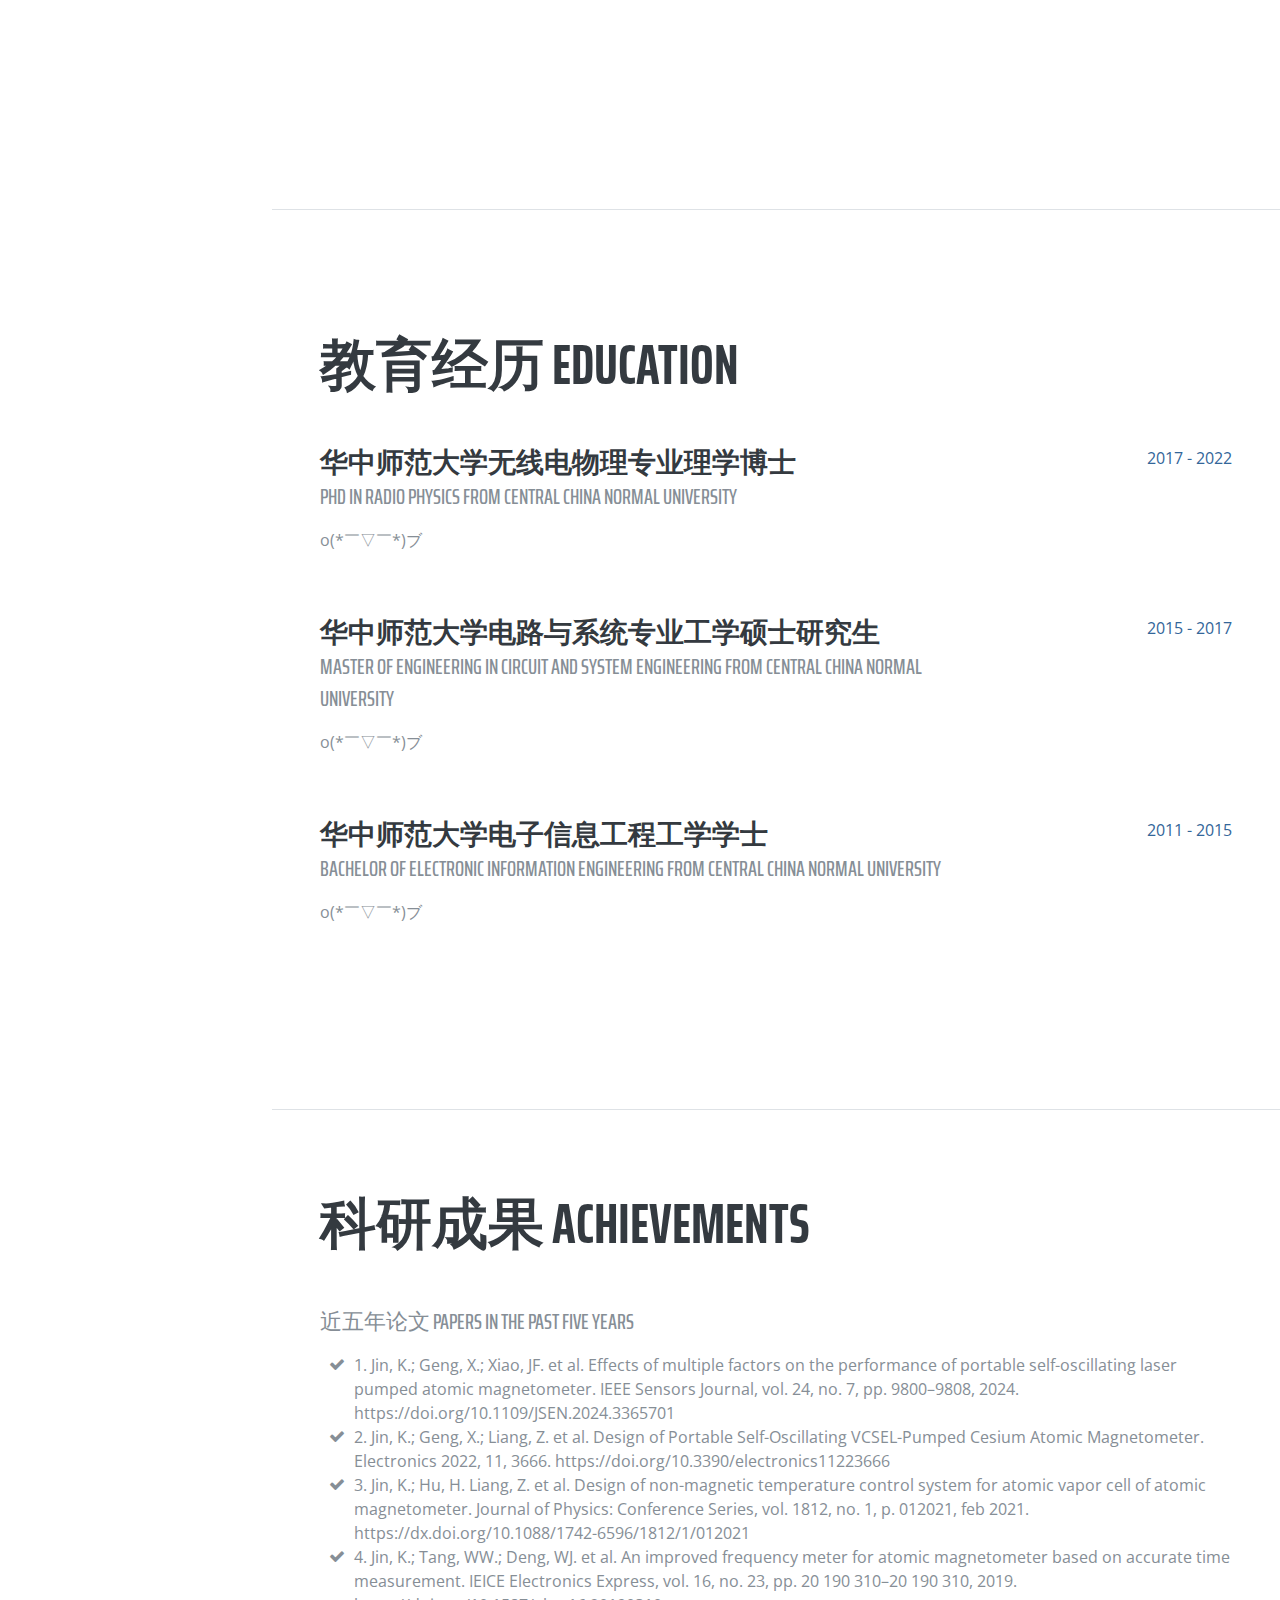
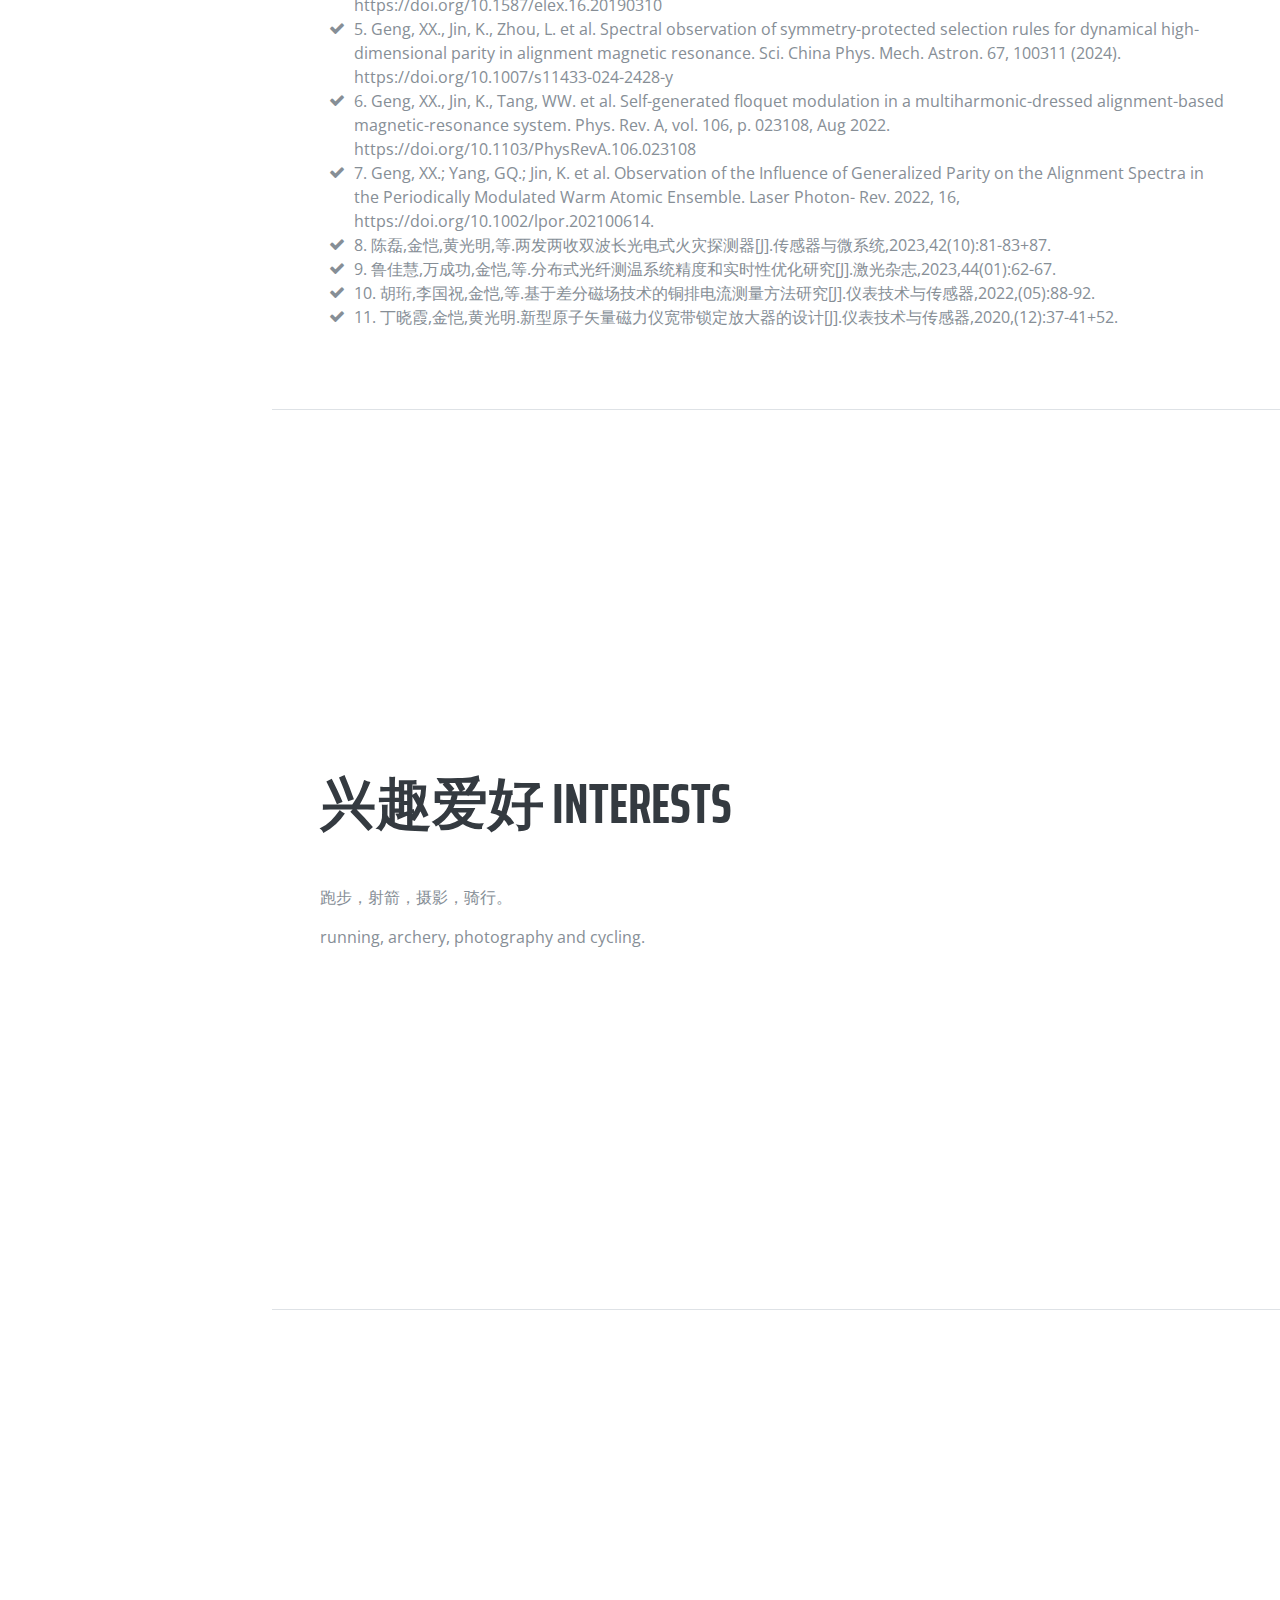
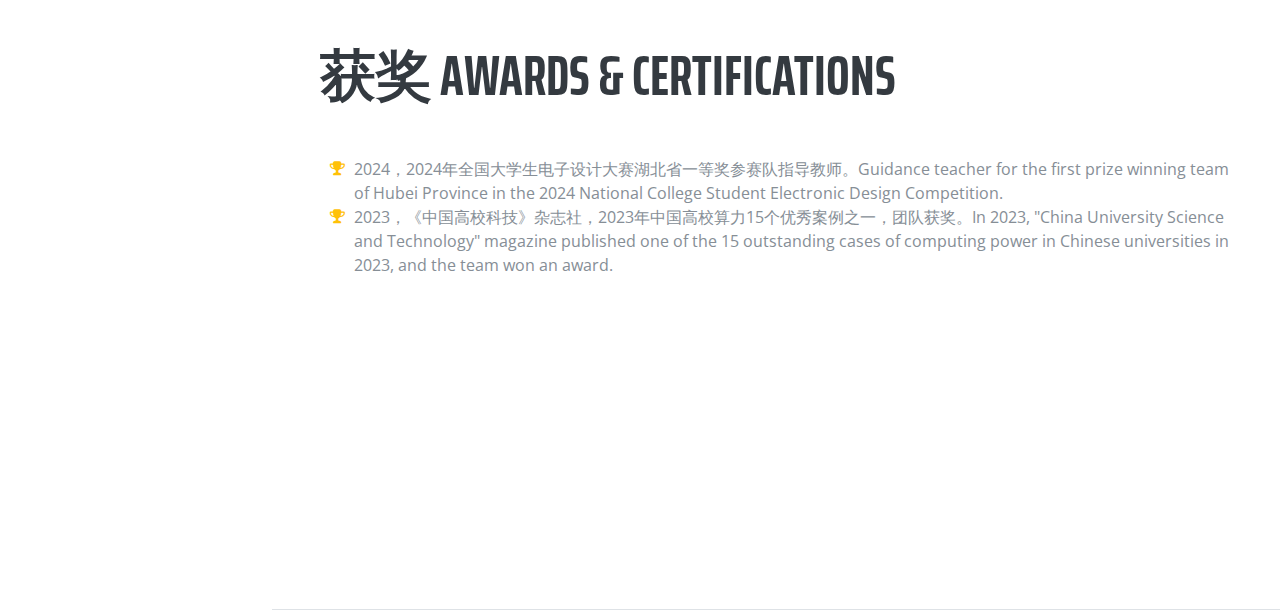
==== commit 54559247: "update new webpage" ====
--- a/index.html
+++ b/index.html
@@ -1,1300 +1,308 @@
-<html xmlns:v="urn:schemas-microsoft-com:vml"
-xmlns:o="urn:schemas-microsoft-com:office:office"
-xmlns:w="urn:schemas-microsoft-com:office:word"
-xmlns:m="http://schemas.microsoft.com/office/2004/12/omml"
-xmlns="http://www.w3.org/TR/REC-html40">
-
-<head>
-<meta charset="UTF-8">
-<meta http-equiv=Content-Type content="text/html; charset=gb2312">
-<meta name=ProgId content=Word.Document>
-<meta name=Generator content="Microsoft Word 15">
-<meta name=Originator content="Microsoft Word 15">
-<link rel=File-List href="index.files/filelist.xml">
-<!--[if gte mso 9]><xml>
- <o:DocumentProperties>
-  <o:Author>恺 金</o:Author>
-  <o:LastAuthor>Kai JIN</o:LastAuthor>
-  <o:Revision>2</o:Revision>
-  <o:TotalTime>37</o:TotalTime>
-  <o:Created>2023-12-11T15:49:00Z</o:Created>
-  <o:LastSaved>2023-12-11T15:49:00Z</o:LastSaved>
-  <o:Pages>1</o:Pages>
-  <o:Words>98</o:Words>
-  <o:Characters>564</o:Characters>
-  <o:Lines>4</o:Lines>
-  <o:Paragraphs>1</o:Paragraphs>
-  <o:CharactersWithSpaces>661</o:CharactersWithSpaces>
-  <o:Version>16.00</o:Version>
- </o:DocumentProperties>
- <o:OfficeDocumentSettings>
-  <o:AllowPNG/>
- </o:OfficeDocumentSettings>
-</xml><![endif]-->
-<link rel=themeData href="index.files/themedata.thmx">
-<link rel=colorSchemeMapping href="index.files/colorschememapping.xml">
-<!--[if gte mso 9]><xml>
- <w:WordDocument>
-  <w:TrackMoves>false</w:TrackMoves>
-  <w:TrackFormatting/>
-  <w:PunctuationKerning/>
-  <w:DrawingGridVerticalSpacing>7.8 磅</w:DrawingGridVerticalSpacing>
-  <w:DisplayHorizontalDrawingGridEvery>0</w:DisplayHorizontalDrawingGridEvery>
-  <w:DisplayVerticalDrawingGridEvery>2</w:DisplayVerticalDrawingGridEvery>
-  <w:ValidateAgainstSchemas/>
-  <w:SaveIfXMLInvalid>false</w:SaveIfXMLInvalid>
-  <w:IgnoreMixedContent>false</w:IgnoreMixedContent>
-  <w:AlwaysShowPlaceholderText>false</w:AlwaysShowPlaceholderText>
-  <w:DoNotPromoteQF/>
-  <w:LidThemeOther>EN-US</w:LidThemeOther>
-  <w:LidThemeAsian>ZH-CN</w:LidThemeAsian>
-  <w:LidThemeComplexScript>X-NONE</w:LidThemeComplexScript>
-  <w:Compatibility>
-   <w:SpaceForUL/>
-   <w:BalanceSingleByteDoubleByteWidth/>
-   <w:DoNotLeaveBackslashAlone/>
-   <w:ULTrailSpace/>
-   <w:DoNotExpandShiftReturn/>
-   <w:AdjustLineHeightInTable/>
-   <w:BreakWrappedTables/>
-   <w:SnapToGridInCell/>
-   <w:WrapTextWithPunct/>
-   <w:UseAsianBreakRules/>
-   <w:DontGrowAutofit/>
-   <w:SplitPgBreakAndParaMark/>
-   <w:EnableOpenTypeKerning/>
-   <w:DontFlipMirrorIndents/>
-   <w:OverrideTableStyleHps/>
-   <w:UseFELayout/>
-  </w:Compatibility>
-  <m:mathPr>
-   <m:mathFont m:val="Cambria Math"/>
-   <m:brkBin m:val="before"/>
-   <m:brkBinSub m:val="&#45;-"/>
-   <m:smallFrac m:val="off"/>
-   <m:dispDef/>
-   <m:lMargin m:val="0"/>
-   <m:rMargin m:val="0"/>
-   <m:defJc m:val="centerGroup"/>
-   <m:wrapIndent m:val="1440"/>
-   <m:intLim m:val="subSup"/>
-   <m:naryLim m:val="undOvr"/>
-  </m:mathPr></w:WordDocument>
-</xml><![endif]--><!--[if gte mso 9]><xml>
- <w:LatentStyles DefLockedState="false" DefUnhideWhenUsed="false"
-  DefSemiHidden="false" DefQFormat="false" DefPriority="99"
-  LatentStyleCount="376">
-  <w:LsdException Locked="false" Priority="0" QFormat="true" Name="Normal"/>
-  <w:LsdException Locked="false" Priority="9" QFormat="true" Name="heading 1"/>
-  <w:LsdException Locked="false" Priority="9" SemiHidden="true"
-   UnhideWhenUsed="true" QFormat="true" Name="heading 2"/>
-  <w:LsdException Locked="false" Priority="9" SemiHidden="true"
-   UnhideWhenUsed="true" QFormat="true" Name="heading 3"/>
-  <w:LsdException Locked="false" Priority="9" SemiHidden="true"
-   UnhideWhenUsed="true" QFormat="true" Name="heading 4"/>
-  <w:LsdException Locked="false" Priority="9" SemiHidden="true"
-   UnhideWhenUsed="true" QFormat="true" Name="heading 5"/>
-  <w:LsdException Locked="false" Priority="9" SemiHidden="true"
-   UnhideWhenUsed="true" QFormat="true" Name="heading 6"/>
-  <w:LsdException Locked="false" Priority="9" SemiHidden="true"
-   UnhideWhenUsed="true" QFormat="true" Name="heading 7"/>
-  <w:LsdException Locked="false" Priority="9" SemiHidden="true"
-   UnhideWhenUsed="true" QFormat="true" Name="heading 8"/>
-  <w:LsdException Locked="false" Priority="9" SemiHidden="true"
-   UnhideWhenUsed="true" QFormat="true" Name="heading 9"/>
-  <w:LsdException Locked="false" SemiHidden="true" UnhideWhenUsed="true"
-   Name="index 1"/>
-  <w:LsdException Locked="false" SemiHidden="true" UnhideWhenUsed="true"
-   Name="index 2"/>
-  <w:LsdException Locked="false" SemiHidden="true" UnhideWhenUsed="true"
-   Name="index 3"/>
-  <w:LsdException Locked="false" SemiHidden="true" UnhideWhenUsed="true"
-   Name="index 4"/>
-  <w:LsdException Locked="false" SemiHidden="true" UnhideWhenUsed="true"
-   Name="index 5"/>
-  <w:LsdException Locked="false" SemiHidden="true" UnhideWhenUsed="true"
-   Name="index 6"/>
-  <w:LsdException Locked="false" SemiHidden="true" UnhideWhenUsed="true"
-   Name="index 7"/>
-  <w:LsdException Locked="false" SemiHidden="true" UnhideWhenUsed="true"
-   Name="index 8"/>
-  <w:LsdException Locked="false" SemiHidden="true" UnhideWhenUsed="true"
-   Name="index 9"/>
-  <w:LsdException Locked="false" Priority="39" SemiHidden="true"
-   UnhideWhenUsed="true" Name="toc 1"/>
-  <w:LsdException Locked="false" Priority="39" SemiHidden="true"
-   UnhideWhenUsed="true" Name="toc 2"/>
-  <w:LsdException Locked="false" Priority="39" SemiHidden="true"
-   UnhideWhenUsed="true" Name="toc 3"/>
-  <w:LsdException Locked="false" Priority="39" SemiHidden="true"
-   UnhideWhenUsed="true" Name="toc 4"/>
-  <w:LsdException Locked="false" Priority="39" SemiHidden="true"
-   UnhideWhenUsed="true" Name="toc 5"/>
-  <w:LsdException Locked="false" Priority="39" SemiHidden="true"
-   UnhideWhenUsed="true" Name="toc 6"/>
-  <w:LsdException Locked="false" Priority="39" SemiHidden="true"
-   UnhideWhenUsed="true" Name="toc 7"/>
-  <w:LsdException Locked="false" Priority="39" SemiHidden="true"
-   UnhideWhenUsed="true" Name="toc 8"/>
-  <w:LsdException Locked="false" Priority="39" SemiHidden="true"
-   UnhideWhenUsed="true" Name="toc 9"/>
-  <w:LsdException Locked="false" SemiHidden="true" UnhideWhenUsed="true"
-   Name="Normal Indent"/>
-  <w:LsdException Locked="false" SemiHidden="true" UnhideWhenUsed="true"
-   Name="footnote text"/>
-  <w:LsdException Locked="false" SemiHidden="true" UnhideWhenUsed="true"
-   Name="annotation text"/>
-  <w:LsdException Locked="false" SemiHidden="true" UnhideWhenUsed="true"
-   Name="header"/>
-  <w:LsdException Locked="false" SemiHidden="true" UnhideWhenUsed="true"
-   Name="footer"/>
-  <w:LsdException Locked="false" SemiHidden="true" UnhideWhenUsed="true"
-   Name="index heading"/>
-  <w:LsdException Locked="false" Priority="35" SemiHidden="true"
-   UnhideWhenUsed="true" QFormat="true" Name="caption"/>
-  <w:LsdException Locked="false" SemiHidden="true" UnhideWhenUsed="true"
-   Name="table of figures"/>
-  <w:LsdException Locked="false" SemiHidden="true" UnhideWhenUsed="true"
-   Name="envelope address"/>
-  <w:LsdException Locked="false" SemiHidden="true" UnhideWhenUsed="true"
-   Name="envelope return"/>
-  <w:LsdException Locked="false" SemiHidden="true" UnhideWhenUsed="true"
-   Name="footnote reference"/>
-  <w:LsdException Locked="false" SemiHidden="true" UnhideWhenUsed="true"
-   Name="annotation reference"/>
-  <w:LsdException Locked="false" SemiHidden="true" UnhideWhenUsed="true"
-   Name="line number"/>
-  <w:LsdException Locked="false" SemiHidden="true" UnhideWhenUsed="true"
-   Name="page number"/>
-  <w:LsdException Locked="false" SemiHidden="true" UnhideWhenUsed="true"
-   Name="endnote reference"/>
-  <w:LsdException Locked="false" SemiHidden="true" UnhideWhenUsed="true"
-   Name="endnote text"/>
-  <w:LsdException Locked="false" SemiHidden="true" UnhideWhenUsed="true"
-   Name="table of authorities"/>
-  <w:LsdException Locked="false" SemiHidden="true" UnhideWhenUsed="true"
-   Name="macro"/>
-  <w:LsdException Locked="false" SemiHidden="true" UnhideWhenUsed="true"
-   Name="toa heading"/>
-  <w:LsdException Locked="false" SemiHidden="true" UnhideWhenUsed="true"
-   Name="List"/>
-  <w:LsdException Locked="false" SemiHidden="true" UnhideWhenUsed="true"
-   Name="List Bullet"/>
-  <w:LsdException Locked="false" SemiHidden="true" UnhideWhenUsed="true"
-   Name="List Number"/>
-  <w:LsdException Locked="false" SemiHidden="true" UnhideWhenUsed="true"
-   Name="List 2"/>
-  <w:LsdException Locked="false" SemiHidden="true" UnhideWhenUsed="true"
-   Name="List 3"/>
-  <w:LsdException Locked="false" SemiHidden="true" UnhideWhenUsed="true"
-   Name="List 4"/>
-  <w:LsdException Locked="false" SemiHidden="true" UnhideWhenUsed="true"
-   Name="List 5"/>
-  <w:LsdException Locked="false" SemiHidden="true" UnhideWhenUsed="true"
-   Name="List Bullet 2"/>
-  <w:LsdException Locked="false" SemiHidden="true" UnhideWhenUsed="true"
-   Name="List Bullet 3"/>
-  <w:LsdException Locked="false" SemiHidden="true" UnhideWhenUsed="true"
-   Name="List Bullet 4"/>
-  <w:LsdException Locked="false" SemiHidden="true" UnhideWhenUsed="true"
-   Name="List Bullet 5"/>
-  <w:LsdException Locked="false" SemiHidden="true" UnhideWhenUsed="true"
-   Name="List Number 2"/>
-  <w:LsdException Locked="false" SemiHidden="true" UnhideWhenUsed="true"
-   Name="List Number 3"/>
-  <w:LsdException Locked="false" SemiHidden="true" UnhideWhenUsed="true"
-   Name="List Number 4"/>
-  <w:LsdException Locked="false" SemiHidden="true" UnhideWhenUsed="true"
-   Name="List Number 5"/>
-  <w:LsdException Locked="false" Priority="10" QFormat="true" Name="Title"/>
-  <w:LsdException Locked="false" SemiHidden="true" UnhideWhenUsed="true"
-   Name="Closing"/>
-  <w:LsdException Locked="false" SemiHidden="true" UnhideWhenUsed="true"
-   Name="Signature"/>
-  <w:LsdException Locked="false" Priority="1" SemiHidden="true"
-   UnhideWhenUsed="true" Name="Default Paragraph Font"/>
-  <w:LsdException Locked="false" SemiHidden="true" UnhideWhenUsed="true"
-   Name="Body Text"/>
-  <w:LsdException Locked="false" SemiHidden="true" UnhideWhenUsed="true"
-   Name="Body Text Indent"/>
-  <w:LsdException Locked="false" SemiHidden="true" UnhideWhenUsed="true"
-   Name="List Continue"/>
-  <w:LsdException Locked="false" SemiHidden="true" UnhideWhenUsed="true"
-   Name="List Continue 2"/>
-  <w:LsdException Locked="false" SemiHidden="true" UnhideWhenUsed="true"
-   Name="List Continue 3"/>
-  <w:LsdException Locked="false" SemiHidden="true" UnhideWhenUsed="true"
-   Name="List Continue 4"/>
-  <w:LsdException Locked="false" SemiHidden="true" UnhideWhenUsed="true"
-   Name="List Continue 5"/>
-  <w:LsdException Locked="false" SemiHidden="true" UnhideWhenUsed="true"
-   Name="Message Header"/>
-  <w:LsdException Locked="false" Priority="11" QFormat="true" Name="Subtitle"/>
-  <w:LsdException Locked="false" SemiHidden="true" UnhideWhenUsed="true"
-   Name="Salutation"/>
-  <w:LsdException Locked="false" SemiHidden="true" UnhideWhenUsed="true"
-   Name="Date"/>
-  <w:LsdException Locked="false" SemiHidden="true" UnhideWhenUsed="true"
-   Name="Body Text First Indent"/>
-  <w:LsdException Locked="false" SemiHidden="true" UnhideWhenUsed="true"
-   Name="Body Text First Indent 2"/>
-  <w:LsdException Locked="false" SemiHidden="true" UnhideWhenUsed="true"
-   Name="Note Heading"/>
-  <w:LsdException Locked="false" SemiHidden="true" UnhideWhenUsed="true"
-   Name="Body Text 2"/>
-  <w:LsdException Locked="false" SemiHidden="true" UnhideWhenUsed="true"
-   Name="Body Text 3"/>
-  <w:LsdException Locked="false" SemiHidden="true" UnhideWhenUsed="true"
-   Name="Body Text Indent 2"/>
-  <w:LsdException Locked="false" SemiHidden="true" UnhideWhenUsed="true"
-   Name="Body Text Indent 3"/>
-  <w:LsdException Locked="false" SemiHidden="true" UnhideWhenUsed="true"
-   Name="Block Text"/>
-  <w:LsdException Locked="false" SemiHidden="true" UnhideWhenUsed="true"
-   Name="Hyperlink"/>
-  <w:LsdException Locked="false" SemiHidden="true" UnhideWhenUsed="true"
-   Name="FollowedHyperlink"/>
-  <w:LsdException Locked="false" Priority="22" QFormat="true" Name="Strong"/>
-  <w:LsdException Locked="false" Priority="20" QFormat="true" Name="Emphasis"/>
-  <w:LsdException Locked="false" SemiHidden="true" UnhideWhenUsed="true"
-   Name="Document Map"/>
-  <w:LsdException Locked="false" SemiHidden="true" UnhideWhenUsed="true"
-   Name="Plain Text"/>
-  <w:LsdException Locked="false" SemiHidden="true" UnhideWhenUsed="true"
-   Name="E-mail Signature"/>
-  <w:LsdException Locked="false" SemiHidden="true" UnhideWhenUsed="true"
-   Name="HTML Top of Form"/>
-  <w:LsdException Locked="false" SemiHidden="true" UnhideWhenUsed="true"
-   Name="HTML Bottom of Form"/>
-  <w:LsdException Locked="false" SemiHidden="true" UnhideWhenUsed="true"
-   Name="Normal (Web)"/>
-  <w:LsdException Locked="false" SemiHidden="true" UnhideWhenUsed="true"
-   Name="HTML Acronym"/>
-  <w:LsdException Locked="false" SemiHidden="true" UnhideWhenUsed="true"
-   Name="HTML Address"/>
-  <w:LsdException Locked="false" SemiHidden="true" UnhideWhenUsed="true"
-   Name="HTML Cite"/>
-  <w:LsdException Locked="false" SemiHidden="true" UnhideWhenUsed="true"
-   Name="HTML Code"/>
-  <w:LsdException Locked="false" SemiHidden="true" UnhideWhenUsed="true"
-   Name="HTML Definition"/>
-  <w:LsdException Locked="false" SemiHidden="true" UnhideWhenUsed="true"
-   Name="HTML Keyboard"/>
-  <w:LsdException Locked="false" SemiHidden="true" UnhideWhenUsed="true"
-   Name="HTML Preformatted"/>
-  <w:LsdException Locked="false" SemiHidden="true" UnhideWhenUsed="true"
-   Name="HTML Sample"/>
-  <w:LsdException Locked="false" SemiHidden="true" UnhideWhenUsed="true"
-   Name="HTML Typewriter"/>
-  <w:LsdException Locked="false" SemiHidden="true" UnhideWhenUsed="true"
-   Name="HTML Variable"/>
-  <w:LsdException Locked="false" SemiHidden="true" UnhideWhenUsed="true"
-   Name="Normal Table"/>
-  <w:LsdException Locked="false" SemiHidden="true" UnhideWhenUsed="true"
-   Name="annotation subject"/>
-  <w:LsdException Locked="false" SemiHidden="true" UnhideWhenUsed="true"
-   Name="No List"/>
-  <w:LsdException Locked="false" SemiHidden="true" UnhideWhenUsed="true"
-   Name="Outline List 1"/>
-  <w:LsdException Locked="false" SemiHidden="true" UnhideWhenUsed="true"
-   Name="Outline List 2"/>
-  <w:LsdException Locked="false" SemiHidden="true" UnhideWhenUsed="true"
-   Name="Outline List 3"/>
-  <w:LsdException Locked="false" SemiHidden="true" UnhideWhenUsed="true"
-   Name="Table Simple 1"/>
-  <w:LsdException Locked="false" SemiHidden="true" UnhideWhenUsed="true"
-   Name="Table Simple 2"/>
-  <w:LsdException Locked="false" SemiHidden="true" UnhideWhenUsed="true"
-   Name="Table Simple 3"/>
-  <w:LsdException Locked="false" SemiHidden="true" UnhideWhenUsed="true"
-   Name="Table Classic 1"/>
-  <w:LsdException Locked="false" SemiHidden="true" UnhideWhenUsed="true"
-   Name="Table Classic 2"/>
-  <w:LsdException Locked="false" SemiHidden="true" UnhideWhenUsed="true"
-   Name="Table Classic 3"/>
-  <w:LsdException Locked="false" SemiHidden="true" UnhideWhenUsed="true"
-   Name="Table Classic 4"/>
-  <w:LsdException Locked="false" SemiHidden="true" UnhideWhenUsed="true"
-   Name="Table Colorful 1"/>
-  <w:LsdException Locked="false" SemiHidden="true" UnhideWhenUsed="true"
-   Name="Table Colorful 2"/>
-  <w:LsdException Locked="false" SemiHidden="true" UnhideWhenUsed="true"
-   Name="Table Colorful 3"/>
-  <w:LsdException Locked="false" SemiHidden="true" UnhideWhenUsed="true"
-   Name="Table Columns 1"/>
-  <w:LsdException Locked="false" SemiHidden="true" UnhideWhenUsed="true"
-   Name="Table Columns 2"/>
-  <w:LsdException Locked="false" SemiHidden="true" UnhideWhenUsed="true"
-   Name="Table Columns 3"/>
-  <w:LsdException Locked="false" SemiHidden="true" UnhideWhenUsed="true"
-   Name="Table Columns 4"/>
-  <w:LsdException Locked="false" SemiHidden="true" UnhideWhenUsed="true"
-   Name="Table Columns 5"/>
-  <w:LsdException Locked="false" SemiHidden="true" UnhideWhenUsed="true"
-   Name="Table Grid 1"/>
-  <w:LsdException Locked="false" SemiHidden="true" UnhideWhenUsed="true"
-   Name="Table Grid 2"/>
-  <w:LsdException Locked="false" SemiHidden="true" UnhideWhenUsed="true"
-   Name="Table Grid 3"/>
-  <w:LsdException Locked="false" SemiHidden="true" UnhideWhenUsed="true"
-   Name="Table Grid 4"/>
-  <w:LsdException Locked="false" SemiHidden="true" UnhideWhenUsed="true"
-   Name="Table Grid 5"/>
-  <w:LsdException Locked="false" SemiHidden="true" UnhideWhenUsed="true"
-   Name="Table Grid 6"/>
-  <w:LsdException Locked="false" SemiHidden="true" UnhideWhenUsed="true"
-   Name="Table Grid 7"/>
-  <w:LsdException Locked="false" SemiHidden="true" UnhideWhenUsed="true"
-   Name="Table Grid 8"/>
-  <w:LsdException Locked="false" SemiHidden="true" UnhideWhenUsed="true"
-   Name="Table List 1"/>
-  <w:LsdException Locked="false" SemiHidden="true" UnhideWhenUsed="true"
-   Name="Table List 2"/>
-  <w:LsdException Locked="false" SemiHidden="true" UnhideWhenUsed="true"
-   Name="Table List 3"/>
-  <w:LsdException Locked="false" SemiHidden="true" UnhideWhenUsed="true"
-   Name="Table List 4"/>
-  <w:LsdException Locked="false" SemiHidden="true" UnhideWhenUsed="true"
-   Name="Table List 5"/>
-  <w:LsdException Locked="false" SemiHidden="true" UnhideWhenUsed="true"
-   Name="Table List 6"/>
-  <w:LsdException Locked="false" SemiHidden="true" UnhideWhenUsed="true"
-   Name="Table List 7"/>
-  <w:LsdException Locked="false" SemiHidden="true" UnhideWhenUsed="true"
-   Name="Table List 8"/>
-  <w:LsdException Locked="false" SemiHidden="true" UnhideWhenUsed="true"
-   Name="Table 3D effects 1"/>
-  <w:LsdException Locked="false" SemiHidden="true" UnhideWhenUsed="true"
-   Name="Table 3D effects 2"/>
-  <w:LsdException Locked="false" SemiHidden="true" UnhideWhenUsed="true"
-   Name="Table 3D effects 3"/>
-  <w:LsdException Locked="false" SemiHidden="true" UnhideWhenUsed="true"
-   Name="Table Contemporary"/>
-  <w:LsdException Locked="false" SemiHidden="true" UnhideWhenUsed="true"
-   Name="Table Elegant"/>
-  <w:LsdException Locked="false" SemiHidden="true" UnhideWhenUsed="true"
-   Name="Table Professional"/>
-  <w:LsdException Locked="false" SemiHidden="true" UnhideWhenUsed="true"
-   Name="Table Subtle 1"/>
-  <w:LsdException Locked="false" SemiHidden="true" UnhideWhenUsed="true"
-   Name="Table Subtle 2"/>
-  <w:LsdException Locked="false" SemiHidden="true" UnhideWhenUsed="true"
-   Name="Table Web 1"/>
-  <w:LsdException Locked="false" SemiHidden="true" UnhideWhenUsed="true"
-   Name="Table Web 2"/>
-  <w:LsdException Locked="false" SemiHidden="true" UnhideWhenUsed="true"
-   Name="Table Web 3"/>
-  <w:LsdException Locked="false" SemiHidden="true" UnhideWhenUsed="true"
-   Name="Balloon Text"/>
-  <w:LsdException Locked="false" Priority="39" Name="Table Grid"/>
-  <w:LsdException Locked="false" SemiHidden="true" UnhideWhenUsed="true"
-   Name="Table Theme"/>
-  <w:LsdException Locked="false" SemiHidden="true" Name="Placeholder Text"/>
-  <w:LsdException Locked="false" Priority="1" QFormat="true" Name="No Spacing"/>
-  <w:LsdException Locked="false" Priority="60" Name="Light Shading"/>
-  <w:LsdException Locked="false" Priority="61" Name="Light List"/>
-  <w:LsdException Locked="false" Priority="62" Name="Light Grid"/>
-  <w:LsdException Locked="false" Priority="63" Name="Medium Shading 1"/>
-  <w:LsdException Locked="false" Priority="64" Name="Medium Shading 2"/>
-  <w:LsdException Locked="false" Priority="65" Name="Medium List 1"/>
-  <w:LsdException Locked="false" Priority="66" Name="Medium List 2"/>
-  <w:LsdException Locked="false" Priority="67" Name="Medium Grid 1"/>
-  <w:LsdException Locked="false" Priority="68" Name="Medium Grid 2"/>
-  <w:LsdException Locked="false" Priority="69" Name="Medium Grid 3"/>
-  <w:LsdException Locked="false" Priority="70" Name="Dark List"/>
-  <w:LsdException Locked="false" Priority="71" Name="Colorful Shading"/>
-  <w:LsdException Locked="false" Priority="72" Name="Colorful List"/>
-  <w:LsdException Locked="false" Priority="73" Name="Colorful Grid"/>
-  <w:LsdException Locked="false" Priority="60" Name="Light Shading Accent 1"/>
-  <w:LsdException Locked="false" Priority="61" Name="Light List Accent 1"/>
-  <w:LsdException Locked="false" Priority="62" Name="Light Grid Accent 1"/>
-  <w:LsdException Locked="false" Priority="63" Name="Medium Shading 1 Accent 1"/>
-  <w:LsdException Locked="false" Priority="64" Name="Medium Shading 2 Accent 1"/>
-  <w:LsdException Locked="false" Priority="65" Name="Medium List 1 Accent 1"/>
-  <w:LsdException Locked="false" SemiHidden="true" Name="Revision"/>
-  <w:LsdException Locked="false" Priority="34" QFormat="true"
-   Name="List Paragraph"/>
-  <w:LsdException Locked="false" Priority="29" QFormat="true" Name="Quote"/>
-  <w:LsdException Locked="false" Priority="30" QFormat="true"
-   Name="Intense Quote"/>
-  <w:LsdException Locked="false" Priority="66" Name="Medium List 2 Accent 1"/>
-  <w:LsdException Locked="false" Priority="67" Name="Medium Grid 1 Accent 1"/>
-  <w:LsdException Locked="false" Priority="68" Name="Medium Grid 2 Accent 1"/>
-  <w:LsdException Locked="false" Priority="69" Name="Medium Grid 3 Accent 1"/>
-  <w:LsdException Locked="false" Priority="70" Name="Dark List Accent 1"/>
-  <w:LsdException Locked="false" Priority="71" Name="Colorful Shading Accent 1"/>
-  <w:LsdException Locked="false" Priority="72" Name="Colorful List Accent 1"/>
-  <w:LsdException Locked="false" Priority="73" Name="Colorful Grid Accent 1"/>
-  <w:LsdException Locked="false" Priority="60" Name="Light Shading Accent 2"/>
-  <w:LsdException Locked="false" Priority="61" Name="Light List Accent 2"/>
-  <w:LsdException Locked="false" Priority="62" Name="Light Grid Accent 2"/>
-  <w:LsdException Locked="false" Priority="63" Name="Medium Shading 1 Accent 2"/>
-  <w:LsdException Locked="false" Priority="64" Name="Medium Shading 2 Accent 2"/>
-  <w:LsdException Locked="false" Priority="65" Name="Medium List 1 Accent 2"/>
-  <w:LsdException Locked="false" Priority="66" Name="Medium List 2 Accent 2"/>
-  <w:LsdException Locked="false" Priority="67" Name="Medium Grid 1 Accent 2"/>
-  <w:LsdException Locked="false" Priority="68" Name="Medium Grid 2 Accent 2"/>
-  <w:LsdException Locked="false" Priority="69" Name="Medium Grid 3 Accent 2"/>
-  <w:LsdException Locked="false" Priority="70" Name="Dark List Accent 2"/>
-  <w:LsdException Locked="false" Priority="71" Name="Colorful Shading Accent 2"/>
-  <w:LsdException Locked="false" Priority="72" Name="Colorful List Accent 2"/>
-  <w:LsdException Locked="false" Priority="73" Name="Colorful Grid Accent 2"/>
-  <w:LsdException Locked="false" Priority="60" Name="Light Shading Accent 3"/>
-  <w:LsdException Locked="false" Priority="61" Name="Light List Accent 3"/>
-  <w:LsdException Locked="false" Priority="62" Name="Light Grid Accent 3"/>
-  <w:LsdException Locked="false" Priority="63" Name="Medium Shading 1 Accent 3"/>
-  <w:LsdException Locked="false" Priority="64" Name="Medium Shading 2 Accent 3"/>
-  <w:LsdException Locked="false" Priority="65" Name="Medium List 1 Accent 3"/>
-  <w:LsdException Locked="false" Priority="66" Name="Medium List 2 Accent 3"/>
-  <w:LsdException Locked="false" Priority="67" Name="Medium Grid 1 Accent 3"/>
-  <w:LsdException Locked="false" Priority="68" Name="Medium Grid 2 Accent 3"/>
-  <w:LsdException Locked="false" Priority="69" Name="Medium Grid 3 Accent 3"/>
-  <w:LsdException Locked="false" Priority="70" Name="Dark List Accent 3"/>
-  <w:LsdException Locked="false" Priority="71" Name="Colorful Shading Accent 3"/>
-  <w:LsdException Locked="false" Priority="72" Name="Colorful List Accent 3"/>
-  <w:LsdException Locked="false" Priority="73" Name="Colorful Grid Accent 3"/>
-  <w:LsdException Locked="false" Priority="60" Name="Light Shading Accent 4"/>
-  <w:LsdException Locked="false" Priority="61" Name="Light List Accent 4"/>
-  <w:LsdException Locked="false" Priority="62" Name="Light Grid Accent 4"/>
-  <w:LsdException Locked="false" Priority="63" Name="Medium Shading 1 Accent 4"/>
-  <w:LsdException Locked="false" Priority="64" Name="Medium Shading 2 Accent 4"/>
-  <w:LsdException Locked="false" Priority="65" Name="Medium List 1 Accent 4"/>
-  <w:LsdException Locked="false" Priority="66" Name="Medium List 2 Accent 4"/>
-  <w:LsdException Locked="false" Priority="67" Name="Medium Grid 1 Accent 4"/>
-  <w:LsdException Locked="false" Priority="68" Name="Medium Grid 2 Accent 4"/>
-  <w:LsdException Locked="false" Priority="69" Name="Medium Grid 3 Accent 4"/>
-  <w:LsdException Locked="false" Priority="70" Name="Dark List Accent 4"/>
-  <w:LsdException Locked="false" Priority="71" Name="Colorful Shading Accent 4"/>
-  <w:LsdException Locked="false" Priority="72" Name="Colorful List Accent 4"/>
-  <w:LsdException Locked="false" Priority="73" Name="Colorful Grid Accent 4"/>
-  <w:LsdException Locked="false" Priority="60" Name="Light Shading Accent 5"/>
-  <w:LsdException Locked="false" Priority="61" Name="Light List Accent 5"/>
-  <w:LsdException Locked="false" Priority="62" Name="Light Grid Accent 5"/>
-  <w:LsdException Locked="false" Priority="63" Name="Medium Shading 1 Accent 5"/>
-  <w:LsdException Locked="false" Priority="64" Name="Medium Shading 2 Accent 5"/>
-  <w:LsdException Locked="false" Priority="65" Name="Medium List 1 Accent 5"/>
-  <w:LsdException Locked="false" Priority="66" Name="Medium List 2 Accent 5"/>
-  <w:LsdException Locked="false" Priority="67" Name="Medium Grid 1 Accent 5"/>
-  <w:LsdException Locked="false" Priority="68" Name="Medium Grid 2 Accent 5"/>
-  <w:LsdException Locked="false" Priority="69" Name="Medium Grid 3 Accent 5"/>
-  <w:LsdException Locked="false" Priority="70" Name="Dark List Accent 5"/>
-  <w:LsdException Locked="false" Priority="71" Name="Colorful Shading Accent 5"/>
-  <w:LsdException Locked="false" Priority="72" Name="Colorful List Accent 5"/>
-  <w:LsdException Locked="false" Priority="73" Name="Colorful Grid Accent 5"/>
-  <w:LsdException Locked="false" Priority="60" Name="Light Shading Accent 6"/>
-  <w:LsdException Locked="false" Priority="61" Name="Light List Accent 6"/>
-  <w:LsdException Locked="false" Priority="62" Name="Light Grid Accent 6"/>
-  <w:LsdException Locked="false" Priority="63" Name="Medium Shading 1 Accent 6"/>
-  <w:LsdException Locked="false" Priority="64" Name="Medium Shading 2 Accent 6"/>
-  <w:LsdException Locked="false" Priority="65" Name="Medium List 1 Accent 6"/>
-  <w:LsdException Locked="false" Priority="66" Name="Medium List 2 Accent 6"/>
-  <w:LsdException Locked="false" Priority="67" Name="Medium Grid 1 Accent 6"/>
-  <w:LsdException Locked="false" Priority="68" Name="Medium Grid 2 Accent 6"/>
-  <w:LsdException Locked="false" Priority="69" Name="Medium Grid 3 Accent 6"/>
-  <w:LsdException Locked="false" Priority="70" Name="Dark List Accent 6"/>
-  <w:LsdException Locked="false" Priority="71" Name="Colorful Shading Accent 6"/>
-  <w:LsdException Locked="false" Priority="72" Name="Colorful List Accent 6"/>
-  <w:LsdException Locked="false" Priority="73" Name="Colorful Grid Accent 6"/>
-  <w:LsdException Locked="false" Priority="19" QFormat="true"
-   Name="Subtle Emphasis"/>
-  <w:LsdException Locked="false" Priority="21" QFormat="true"
-   Name="Intense Emphasis"/>
-  <w:LsdException Locked="false" Priority="31" QFormat="true"
-   Name="Subtle Reference"/>
-  <w:LsdException Locked="false" Priority="32" QFormat="true"
-   Name="Intense Reference"/>
-  <w:LsdException Locked="false" Priority="33" QFormat="true" Name="Book Title"/>
-  <w:LsdException Locked="false" Priority="37" SemiHidden="true"
-   UnhideWhenUsed="true" Name="Bibliography"/>
-  <w:LsdException Locked="false" Priority="39" SemiHidden="true"
-   UnhideWhenUsed="true" QFormat="true" Name="TOC Heading"/>
-  <w:LsdException Locked="false" Priority="41" Name="Plain Table 1"/>
-  <w:LsdException Locked="false" Priority="42" Name="Plain Table 2"/>
-  <w:LsdException Locked="false" Priority="43" Name="Plain Table 3"/>
-  <w:LsdException Locked="false" Priority="44" Name="Plain Table 4"/>
-  <w:LsdException Locked="false" Priority="45" Name="Plain Table 5"/>
-  <w:LsdException Locked="false" Priority="40" Name="Grid Table Light"/>
-  <w:LsdException Locked="false" Priority="46" Name="Grid Table 1 Light"/>
-  <w:LsdException Locked="false" Priority="47" Name="Grid Table 2"/>
-  <w:LsdException Locked="false" Priority="48" Name="Grid Table 3"/>
-  <w:LsdException Locked="false" Priority="49" Name="Grid Table 4"/>
-  <w:LsdException Locked="false" Priority="50" Name="Grid Table 5 Dark"/>
-  <w:LsdException Locked="false" Priority="51" Name="Grid Table 6 Colorful"/>
-  <w:LsdException Locked="false" Priority="52" Name="Grid Table 7 Colorful"/>
-  <w:LsdException Locked="false" Priority="46"
-   Name="Grid Table 1 Light Accent 1"/>
-  <w:LsdException Locked="false" Priority="47" Name="Grid Table 2 Accent 1"/>
-  <w:LsdException Locked="false" Priority="48" Name="Grid Table 3 Accent 1"/>
-  <w:LsdException Locked="false" Priority="49" Name="Grid Table 4 Accent 1"/>
-  <w:LsdException Locked="false" Priority="50" Name="Grid Table 5 Dark Accent 1"/>
-  <w:LsdException Locked="false" Priority="51"
-   Name="Grid Table 6 Colorful Accent 1"/>
-  <w:LsdException Locked="false" Priority="52"
-   Name="Grid Table 7 Colorful Accent 1"/>
-  <w:LsdException Locked="false" Priority="46"
-   Name="Grid Table 1 Light Accent 2"/>
-  <w:LsdException Locked="false" Priority="47" Name="Grid Table 2 Accent 2"/>
-  <w:LsdException Locked="false" Priority="48" Name="Grid Table 3 Accent 2"/>
-  <w:LsdException Locked="false" Priority="49" Name="Grid Table 4 Accent 2"/>
-  <w:LsdException Locked="false" Priority="50" Name="Grid Table 5 Dark Accent 2"/>
-  <w:LsdException Locked="false" Priority="51"
-   Name="Grid Table 6 Colorful Accent 2"/>
-  <w:LsdException Locked="false" Priority="52"
-   Name="Grid Table 7 Colorful Accent 2"/>
-  <w:LsdException Locked="false" Priority="46"
-   Name="Grid Table 1 Light Accent 3"/>
-  <w:LsdException Locked="false" Priority="47" Name="Grid Table 2 Accent 3"/>
-  <w:LsdException Locked="false" Priority="48" Name="Grid Table 3 Accent 3"/>
-  <w:LsdException Locked="false" Priority="49" Name="Grid Table 4 Accent 3"/>
-  <w:LsdException Locked="false" Priority="50" Name="Grid Table 5 Dark Accent 3"/>
-  <w:LsdException Locked="false" Priority="51"
-   Name="Grid Table 6 Colorful Accent 3"/>
-  <w:LsdException Locked="false" Priority="52"
-   Name="Grid Table 7 Colorful Accent 3"/>
-  <w:LsdException Locked="false" Priority="46"
-   Name="Grid Table 1 Light Accent 4"/>
-  <w:LsdException Locked="false" Priority="47" Name="Grid Table 2 Accent 4"/>
-  <w:LsdException Locked="false" Priority="48" Name="Grid Table 3 Accent 4"/>
-  <w:LsdException Locked="false" Priority="49" Name="Grid Table 4 Accent 4"/>
-  <w:LsdException Locked="false" Priority="50" Name="Grid Table 5 Dark Accent 4"/>
-  <w:LsdException Locked="false" Priority="51"
-   Name="Grid Table 6 Colorful Accent 4"/>
-  <w:LsdException Locked="false" Priority="52"
-   Name="Grid Table 7 Colorful Accent 4"/>
-  <w:LsdException Locked="false" Priority="46"
-   Name="Grid Table 1 Light Accent 5"/>
-  <w:LsdException Locked="false" Priority="47" Name="Grid Table 2 Accent 5"/>
-  <w:LsdException Locked="false" Priority="48" Name="Grid Table 3 Accent 5"/>
-  <w:LsdException Locked="false" Priority="49" Name="Grid Table 4 Accent 5"/>
-  <w:LsdException Locked="false" Priority="50" Name="Grid Table 5 Dark Accent 5"/>
-  <w:LsdException Locked="false" Priority="51"
-   Name="Grid Table 6 Colorful Accent 5"/>
-  <w:LsdException Locked="false" Priority="52"
-   Name="Grid Table 7 Colorful Accent 5"/>
-  <w:LsdException Locked="false" Priority="46"
-   Name="Grid Table 1 Light Accent 6"/>
-  <w:LsdException Locked="false" Priority="47" Name="Grid Table 2 Accent 6"/>
-  <w:LsdException Locked="false" Priority="48" Name="Grid Table 3 Accent 6"/>
-  <w:LsdException Locked="false" Priority="49" Name="Grid Table 4 Accent 6"/>
-  <w:LsdException Locked="false" Priority="50" Name="Grid Table 5 Dark Accent 6"/>
-  <w:LsdException Locked="false" Priority="51"
-   Name="Grid Table 6 Colorful Accent 6"/>
-  <w:LsdException Locked="false" Priority="52"
-   Name="Grid Table 7 Colorful Accent 6"/>
-  <w:LsdException Locked="false" Priority="46" Name="List Table 1 Light"/>
-  <w:LsdException Locked="false" Priority="47" Name="List Table 2"/>
-  <w:LsdException Locked="false" Priority="48" Name="List Table 3"/>
-  <w:LsdException Locked="false" Priority="49" Name="List Table 4"/>
-  <w:LsdException Locked="false" Priority="50" Name="List Table 5 Dark"/>
-  <w:LsdException Locked="false" Priority="51" Name="List Table 6 Colorful"/>
-  <w:LsdException Locked="false" Priority="52" Name="List Table 7 Colorful"/>
-  <w:LsdException Locked="false" Priority="46"
-   Name="List Table 1 Light Accent 1"/>
-  <w:LsdException Locked="false" Priority="47" Name="List Table 2 Accent 1"/>
-  <w:LsdException Locked="false" Priority="48" Name="List Table 3 Accent 1"/>
-  <w:LsdException Locked="false" Priority="49" Name="List Table 4 Accent 1"/>
-  <w:LsdException Locked="false" Priority="50" Name="List Table 5 Dark Accent 1"/>
-  <w:LsdException Locked="false" Priority="51"
-   Name="List Table 6 Colorful Accent 1"/>
-  <w:LsdException Locked="false" Priority="52"
-   Name="List Table 7 Colorful Accent 1"/>
-  <w:LsdException Locked="false" Priority="46"
-   Name="List Table 1 Light Accent 2"/>
-  <w:LsdException Locked="false" Priority="47" Name="List Table 2 Accent 2"/>
-  <w:LsdException Locked="false" Priority="48" Name="List Table 3 Accent 2"/>
-  <w:LsdException Locked="false" Priority="49" Name="List Table 4 Accent 2"/>
-  <w:LsdException Locked="false" Priority="50" Name="List Table 5 Dark Accent 2"/>
-  <w:LsdException Locked="false" Priority="51"
-   Name="List Table 6 Colorful Accent 2"/>
-  <w:LsdException Locked="false" Priority="52"
-   Name="List Table 7 Colorful Accent 2"/>
-  <w:LsdException Locked="false" Priority="46"
-   Name="List Table 1 Light Accent 3"/>
-  <w:LsdException Locked="false" Priority="47" Name="List Table 2 Accent 3"/>
-  <w:LsdException Locked="false" Priority="48" Name="List Table 3 Accent 3"/>
-  <w:LsdException Locked="false" Priority="49" Name="List Table 4 Accent 3"/>
-  <w:LsdException Locked="false" Priority="50" Name="List Table 5 Dark Accent 3"/>
-  <w:LsdException Locked="false" Priority="51"
-   Name="List Table 6 Colorful Accent 3"/>
-  <w:LsdException Locked="false" Priority="52"
-   Name="List Table 7 Colorful Accent 3"/>
-  <w:LsdException Locked="false" Priority="46"
-   Name="List Table 1 Light Accent 4"/>
-  <w:LsdException Locked="false" Priority="47" Name="List Table 2 Accent 4"/>
-  <w:LsdException Locked="false" Priority="48" Name="List Table 3 Accent 4"/>
-  <w:LsdException Locked="false" Priority="49" Name="List Table 4 Accent 4"/>
-  <w:LsdException Locked="false" Priority="50" Name="List Table 5 Dark Accent 4"/>
-  <w:LsdException Locked="false" Priority="51"
-   Name="List Table 6 Colorful Accent 4"/>
-  <w:LsdException Locked="false" Priority="52"
-   Name="List Table 7 Colorful Accent 4"/>
-  <w:LsdException Locked="false" Priority="46"
-   Name="List Table 1 Light Accent 5"/>
-  <w:LsdException Locked="false" Priority="47" Name="List Table 2 Accent 5"/>
-  <w:LsdException Locked="false" Priority="48" Name="List Table 3 Accent 5"/>
-  <w:LsdException Locked="false" Priority="49" Name="List Table 4 Accent 5"/>
-  <w:LsdException Locked="false" Priority="50" Name="List Table 5 Dark Accent 5"/>
-  <w:LsdException Locked="false" Priority="51"
-   Name="List Table 6 Colorful Accent 5"/>
-  <w:LsdException Locked="false" Priority="52"
-   Name="List Table 7 Colorful Accent 5"/>
-  <w:LsdException Locked="false" Priority="46"
-   Name="List Table 1 Light Accent 6"/>
-  <w:LsdException Locked="false" Priority="47" Name="List Table 2 Accent 6"/>
-  <w:LsdException Locked="false" Priority="48" Name="List Table 3 Accent 6"/>
-  <w:LsdException Locked="false" Priority="49" Name="List Table 4 Accent 6"/>
-  <w:LsdException Locked="false" Priority="50" Name="List Table 5 Dark Accent 6"/>
-  <w:LsdException Locked="false" Priority="51"
-   Name="List Table 6 Colorful Accent 6"/>
-  <w:LsdException Locked="false" Priority="52"
-   Name="List Table 7 Colorful Accent 6"/>
-  <w:LsdException Locked="false" SemiHidden="true" UnhideWhenUsed="true"
-   Name="Mention"/>
-  <w:LsdException Locked="false" SemiHidden="true" UnhideWhenUsed="true"
-   Name="Smart Hyperlink"/>
-  <w:LsdException Locked="false" SemiHidden="true" UnhideWhenUsed="true"
-   Name="Hashtag"/>
-  <w:LsdException Locked="false" SemiHidden="true" UnhideWhenUsed="true"
-   Name="Unresolved Mention"/>
-  <w:LsdException Locked="false" SemiHidden="true" UnhideWhenUsed="true"
-   Name="Smart Link"/>
- </w:LatentStyles>
-</xml><![endif]-->
-<style>
-<!--
- /* Font Definitions */
- @font-face
-	{font-family:Wingdings;
-	panose-1:5 0 0 0 0 0 0 0 0 0;
-	mso-font-charset:2;
-	mso-generic-font-family:auto;
-	mso-font-pitch:variable;
-	mso-font-signature:0 268435456 0 0 -2147483648 0;}
-@font-face
-	{font-family:宋体;
-	panose-1:2 1 6 0 3 1 1 1 1 1;
-	mso-font-alt:SimSun;
-	mso-font-charset:134;
-	mso-generic-font-family:auto;
-	mso-font-pitch:variable;
-	mso-font-signature:515 680460288 22 0 262145 0;}
-@font-face
-	{font-family:"Cambria Math";
-	panose-1:2 4 5 3 5 4 6 3 2 4;
-	mso-font-charset:0;
-	mso-generic-font-family:roman;
-	mso-font-pitch:variable;
-	mso-font-signature:-536869121 1107305727 33554432 0 415 0;}
-@font-face
-	{font-family:等线;
-	panose-1:2 1 6 0 3 1 1 1 1 1;
-	mso-font-alt:DengXian;
-	mso-font-charset:134;
-	mso-generic-font-family:auto;
-	mso-font-pitch:variable;
-	mso-font-signature:-1610612033 953122042 22 0 262159 0;}
-@font-face
-	{font-family:微软雅黑;
-	panose-1:2 11 5 3 2 2 4 2 2 4;
-	mso-font-charset:134;
-	mso-generic-font-family:swiss;
-	mso-font-pitch:variable;
-	mso-font-signature:-2147483001 718224464 22 0 262175 0;}
-@font-face
-	{font-family:"\@微软雅黑";
-	mso-font-charset:134;
-	mso-generic-font-family:swiss;
-	mso-font-pitch:variable;
-	mso-font-signature:-2147483001 718224464 22 0 262175 0;}
-@font-face
-	{font-family:"\@等线";
-	panose-1:2 1 6 0 3 1 1 1 1 1;
-	mso-font-charset:134;
-	mso-generic-font-family:auto;
-	mso-font-pitch:variable;
-	mso-font-signature:-1610612033 953122042 22 0 262159 0;}
-@font-face
-	{font-family:"\@宋体";
-	panose-1:2 1 6 0 3 1 1 1 1 1;
-	mso-font-charset:134;
-	mso-generic-font-family:auto;
-	mso-font-pitch:variable;
-	mso-font-signature:515 680460288 22 0 262145 0;}
- /* Style Definitions */
- p.MsoNormal, li.MsoNormal, div.MsoNormal
-	{mso-style-unhide:no;
-	mso-style-qformat:yes;
-	mso-style-parent:"";
-	margin:0cm;
-	text-align:justify;
-	text-justify:inter-ideograph;
-	mso-pagination:none;
-	font-size:10.5pt;
-	mso-bidi-font-size:11.0pt;
-	font-family:等线;
-	mso-ascii-font-family:等线;
-	mso-ascii-theme-font:minor-latin;
-	mso-fareast-font-family:等线;
-	mso-fareast-theme-font:minor-fareast;
-	mso-hansi-font-family:等线;
-	mso-hansi-theme-font:minor-latin;
-	mso-bidi-font-family:"Times New Roman";
-	mso-bidi-theme-font:minor-bidi;
-	mso-font-kerning:1.0pt;}
-a:link, span.MsoHyperlink
-	{mso-style-priority:99;
-	color:#0563C1;
-	mso-themecolor:hyperlink;
-	text-decoration:underline;
-	text-underline:single;}
-a:visited, span.MsoHyperlinkFollowed
-	{mso-style-noshow:yes;
-	mso-style-priority:99;
-	color:#954F72;
-	mso-themecolor:followedhyperlink;
-	text-decoration:underline;
-	text-underline:single;}
-p.MsoNoSpacing, li.MsoNoSpacing, div.MsoNoSpacing
-	{mso-style-priority:1;
-	mso-style-unhide:no;
-	mso-style-qformat:yes;
-	mso-style-parent:"";
-	margin:0cm;
-	text-align:justify;
-	text-justify:inter-ideograph;
-	mso-pagination:none;
-	font-size:10.5pt;
-	mso-bidi-font-size:11.0pt;
-	font-family:等线;
-	mso-ascii-font-family:等线;
-	mso-ascii-theme-font:minor-latin;
-	mso-fareast-font-family:等线;
-	mso-fareast-theme-font:minor-fareast;
-	mso-hansi-font-family:等线;
-	mso-hansi-theme-font:minor-latin;
-	mso-bidi-font-family:"Times New Roman";
-	mso-bidi-theme-font:minor-bidi;
-	mso-font-kerning:1.0pt;}
-p.MsoListParagraph, li.MsoListParagraph, div.MsoListParagraph
-	{mso-style-priority:34;
-	mso-style-unhide:no;
-	mso-style-qformat:yes;
-	margin:0cm;
-	text-align:justify;
-	text-justify:inter-ideograph;
-	text-indent:21.0pt;
-	mso-char-indent-count:2.0;
-	mso-pagination:none;
-	font-size:10.5pt;
-	mso-bidi-font-size:11.0pt;
-	font-family:等线;
-	mso-ascii-font-family:等线;
-	mso-ascii-theme-font:minor-latin;
-	mso-fareast-font-family:等线;
-	mso-fareast-theme-font:minor-fareast;
-	mso-hansi-font-family:等线;
-	mso-hansi-theme-font:minor-latin;
-	mso-bidi-font-family:"Times New Roman";
-	mso-bidi-theme-font:minor-bidi;
-	mso-font-kerning:1.0pt;}
-.MsoChpDefault
-	{mso-style-type:export-only;
-	mso-default-props:yes;
-	font-family:等线;
-	mso-bidi-font-family:"Times New Roman";
-	mso-bidi-theme-font:minor-bidi;
-	mso-ligatures:none;}
- /* Page Definitions */
- @page
-	{mso-page-border-surround-header:no;
-	mso-page-border-surround-footer:no;}
-@page WordSection1
-	{size:595.3pt 841.9pt;
-	margin:72.0pt 90.0pt 72.0pt 90.0pt;
-	mso-header-margin:42.55pt;
-	mso-footer-margin:49.6pt;
-	mso-paper-source:0;
-	layout-grid:15.6pt;}
-div.WordSection1
-	{page:WordSection1;}
- /* List Definitions */
- @list l0
-	{mso-list-id:982586176;
-	mso-list-type:hybrid;
-	mso-list-template-ids:1898335834 67698689 67698691 67698693 67698689 67698691 67698693 67698689 67698691 67698693;}
-@list l0:level1
-	{mso-level-number-format:bullet;
-	mso-level-text:\F06C;
-	mso-level-tab-stop:none;
-	mso-level-number-position:left;
-	margin-left:22.0pt;
-	text-indent:-22.0pt;
-	font-family:Wingdings;}
-@list l0:level2
-	{mso-level-number-format:bullet;
-	mso-level-text:\F06E;
-	mso-level-tab-stop:none;
-	mso-level-number-position:left;
-	margin-left:44.0pt;
-	text-indent:-22.0pt;
-	font-family:Wingdings;}
-@list l0:level3
-	{mso-level-number-format:bullet;
-	mso-level-text:\F075;
-	mso-level-tab-stop:none;
-	mso-level-number-position:left;
-	margin-left:66.0pt;
-	text-indent:-22.0pt;
-	font-family:Wingdings;}
-@list l0:level4
-	{mso-level-number-format:bullet;
-	mso-level-text:\F06C;
-	mso-level-tab-stop:none;
-	mso-level-number-position:left;
-	margin-left:88.0pt;
-	text-indent:-22.0pt;
-	font-family:Wingdings;}
-@list l0:level5
-	{mso-level-number-format:bullet;
-	mso-level-text:\F06E;
-	mso-level-tab-stop:none;
-	mso-level-number-position:left;
-	margin-left:110.0pt;
-	text-indent:-22.0pt;
-	font-family:Wingdings;}
-@list l0:level6
-	{mso-level-number-format:bullet;
-	mso-level-text:\F075;
-	mso-level-tab-stop:none;
-	mso-level-number-position:left;
-	margin-left:132.0pt;
-	text-indent:-22.0pt;
-	font-family:Wingdings;}
-@list l0:level7
-	{mso-level-number-format:bullet;
-	mso-level-text:\F06C;
-	mso-level-tab-stop:none;
-	mso-level-number-position:left;
-	margin-left:154.0pt;
-	text-indent:-22.0pt;
-	font-family:Wingdings;}
-@list l0:level8
-	{mso-level-number-format:bullet;
-	mso-level-text:\F06E;
-	mso-level-tab-stop:none;
-	mso-level-number-position:left;
-	margin-left:176.0pt;
-	text-indent:-22.0pt;
-	font-family:Wingdings;}
-@list l0:level9
-	{mso-level-number-format:bullet;
-	mso-level-text:\F075;
-	mso-level-tab-stop:none;
-	mso-level-number-position:left;
-	margin-left:198.0pt;
-	text-indent:-22.0pt;
-	font-family:Wingdings;}
-@list l1
-	{mso-list-id:1415976632;
-	mso-list-type:hybrid;
-	mso-list-template-ids:-1872829880 67698689 67698691 67698693 67698689 67698691 67698693 67698689 67698691 67698693;}
-@list l1:level1
-	{mso-level-number-format:bullet;
-	mso-level-text:\F06C;
-	mso-level-tab-stop:none;
-	mso-level-number-position:left;
-	margin-left:22.0pt;
-	text-indent:-22.0pt;
-	font-family:Wingdings;}
-@list l1:level2
-	{mso-level-number-format:bullet;
-	mso-level-text:\F06E;
-	mso-level-tab-stop:none;
-	mso-level-number-position:left;
-	margin-left:44.0pt;
-	text-indent:-22.0pt;
-	font-family:Wingdings;}
-@list l1:level3
-	{mso-level-number-format:bullet;
-	mso-level-text:\F075;
-	mso-level-tab-stop:none;
-	mso-level-number-position:left;
-	margin-left:66.0pt;
-	text-indent:-22.0pt;
-	font-family:Wingdings;}
-@list l1:level4
-	{mso-level-number-format:bullet;
-	mso-level-text:\F06C;
-	mso-level-tab-stop:none;
-	mso-level-number-position:left;
-	margin-left:88.0pt;
-	text-indent:-22.0pt;
-	font-family:Wingdings;}
-@list l1:level5
-	{mso-level-number-format:bullet;
-	mso-level-text:\F06E;
-	mso-level-tab-stop:none;
-	mso-level-number-position:left;
-	margin-left:110.0pt;
-	text-indent:-22.0pt;
-	font-family:Wingdings;}
-@list l1:level6
-	{mso-level-number-format:bullet;
-	mso-level-text:\F075;
-	mso-level-tab-stop:none;
-	mso-level-number-position:left;
-	margin-left:132.0pt;
-	text-indent:-22.0pt;
-	font-family:Wingdings;}
-@list l1:level7
-	{mso-level-number-format:bullet;
-	mso-level-text:\F06C;
-	mso-level-tab-stop:none;
-	mso-level-number-position:left;
-	margin-left:154.0pt;
-	text-indent:-22.0pt;
-	font-family:Wingdings;}
-@list l1:level8
-	{mso-level-number-format:bullet;
-	mso-level-text:\F06E;
-	mso-level-tab-stop:none;
-	mso-level-number-position:left;
-	margin-left:176.0pt;
-	text-indent:-22.0pt;
-	font-family:Wingdings;}
-@list l1:level9
-	{mso-level-number-format:bullet;
-	mso-level-text:\F075;
-	mso-level-tab-stop:none;
-	mso-level-number-position:left;
-	margin-left:198.0pt;
-	text-indent:-22.0pt;
-	font-family:Wingdings;}
-ol
-	{margin-bottom:0cm;}
-ul
-	{margin-bottom:0cm;}
--->
-</style>
-<!--[if gte mso 10]>
-<style>
- /* Style Definitions */
- table.MsoNormalTable
-	{mso-style-name:普通表格;
-	mso-tstyle-rowband-size:0;
-	mso-tstyle-colband-size:0;
-	mso-style-noshow:yes;
-	mso-style-priority:99;
-	mso-style-parent:"";
-	mso-padding-alt:0cm 5.4pt 0cm 5.4pt;
-	mso-para-margin:0cm;
-	mso-pagination:widow-orphan;
-	font-size:10.5pt;
-	mso-bidi-font-size:11.0pt;
-	font-family:等线;
-	mso-ascii-font-family:等线;
-	mso-ascii-theme-font:minor-latin;
-	mso-fareast-font-family:等线;
-	mso-fareast-theme-font:minor-fareast;
-	mso-hansi-font-family:等线;
-	mso-hansi-theme-font:minor-latin;
-	mso-font-kerning:1.0pt;}
-table.MsoTableGrid
-	{mso-style-name:网格型;
-	mso-tstyle-rowband-size:0;
-	mso-tstyle-colband-size:0;
-	mso-style-priority:39;
-	mso-style-unhide:no;
-	border:solid windowtext 1.0pt;
-	mso-border-alt:solid windowtext .5pt;
-	mso-padding-alt:0cm 5.4pt 0cm 5.4pt;
-	mso-border-insideh:.5pt solid windowtext;
-	mso-border-insidev:.5pt solid windowtext;
-	mso-para-margin:0cm;
-	mso-pagination:widow-orphan;
-	font-size:10.5pt;
-	mso-bidi-font-size:11.0pt;
-	font-family:等线;
-	mso-ascii-font-family:等线;
-	mso-ascii-theme-font:minor-latin;
-	mso-fareast-font-family:等线;
-	mso-fareast-theme-font:minor-fareast;
-	mso-hansi-font-family:等线;
-	mso-hansi-theme-font:minor-latin;
-	mso-font-kerning:1.0pt;}
-</style>
-<![endif]--><!--[if gte mso 9]><xml>
- <o:shapedefaults v:ext="edit" spidmax="1026"/>
-</xml><![endif]--><!--[if gte mso 9]><xml>
- <o:shapelayout v:ext="edit">
-  <o:idmap v:ext="edit" data="1"/>
- </o:shapelayout></xml><![endif]-->
-</head>
-
-<body lang=ZH-CN link="#0563C1" vlink="#954F72" style='tab-interval:21.0pt;
-word-wrap:break-word;text-justify-trim:punctuation'>
-
-<div class=WordSection1 style='layout-grid:15.6pt'>
-
-<div align=center>
-
-<table class=MsoTableGrid border=0 cellspacing=0 cellpadding=0 width=983
- style='width:26.0cm;border-collapse:collapse;border:none;mso-yfti-tbllook:
- 1184;mso-padding-alt:0cm 5.4pt 0cm 5.4pt;mso-border-insideh:none;mso-border-insidev:
- none'>
- <tr style='mso-yfti-irow:0;mso-yfti-firstrow:yes;height:16.9pt'>
-  <td width=983 colspan=2 valign=top style='width:26.0cm;padding:0cm 5.4pt 0cm 5.4pt;
-  height:16.9pt'>
-  <p class=MsoNormal align=center style='text-align:center;line-height:150%'><span
-  lang=EN-US style='font-size:12.0pt;line-height:150%;font-family:"Times New Roman",serif;
-  mso-fareast-font-family:微软雅黑'><o:p>&nbsp;</o:p></span></p>
-  <p class=MsoNormal align=center style='text-align:center;line-height:150%'><span
-  style='font-size:22.0pt;line-height:150%;font-family:"微软雅黑",sans-serif;
-  mso-ascii-font-family:"Times New Roman";mso-hansi-font-family:"Times New Roman";
-  mso-bidi-font-family:"Times New Roman"'>金恺</span><span lang=EN-US
-  style='font-size:22.0pt;line-height:150%;font-family:"Times New Roman",serif;
-  mso-fareast-font-family:微软雅黑'> Kai JIN<o:p></o:p></span></p>
-  <p class=MsoNormal align=center style='text-align:center;line-height:150%'><span
-  lang=EN-US style='font-size:12.0pt;line-height:150%;font-family:"Times New Roman",serif;
-  mso-fareast-font-family:微软雅黑'><o:p>&nbsp;</o:p></span></p>
-  </td>
- </tr>
- <tr style='mso-yfti-irow:1;height:16.9pt'>
-  <td width=983 colspan=2 valign=top style='width:26.0cm;padding:0cm 5.4pt 0cm 5.4pt;
-  height:16.9pt'>
-  <p class=MsoNormal align=center style='text-align:center;line-height:150%'><span
-  style='font-size:12.0pt;line-height:150%;font-family:"微软雅黑",sans-serif;
-  mso-ascii-font-family:"Times New Roman";mso-hansi-font-family:"Times New Roman";
-  mso-bidi-font-family:"Times New Roman"'>华中师范大学核科学计算中心实验技术员</span><span
-  lang=EN-US style='font-size:12.0pt;line-height:150%;font-family:"Times New Roman",serif;
-  mso-fareast-font-family:微软雅黑'><o:p></o:p></span></p>
-  <p class=MsoNormal align=center style='text-align:center;line-height:150%'><span
-  lang=EN-US style='font-size:12.0pt;line-height:150%;font-family:"Times New Roman",serif;
-  mso-fareast-font-family:微软雅黑'>Technician at Nuclear Science Computing Center
-  at CCNU<o:p></o:p></span></p>
-  <p class=MsoNormal align=center style='text-align:center;line-height:150%'><span
-  lang=EN-US style='font-size:12.0pt;line-height:150%;font-family:"Times New Roman",serif;
-  mso-fareast-font-family:微软雅黑'>E-mail: </span><span lang=EN-US><a
-  href="mailto:Dr.jinkai@foxmail.com"><span style='font-size:12.0pt;line-height:
-  150%;font-family:"Times New Roman",serif;mso-fareast-font-family:微软雅黑'>Dr.jinkai@foxmail.com</span></a></span><span
-  lang=EN-US style='font-size:12.0pt;line-height:150%;font-family:"Times New Roman",serif;
-  mso-fareast-font-family:微软雅黑'><o:p></o:p></span></p>
-  <p class=MsoNormal align=center style='text-align:center;line-height:150%'><span
-  lang=EN-US style='font-size:12.0pt;line-height:150%;font-family:"Times New Roman",serif;
-  mso-fareast-font-family:微软雅黑'>QQ: 15623002600<o:p></o:p></span></p>
-  <p class=MsoNormal align=center style='text-align:center;line-height:150%'><span
-  lang=EN-US style='font-size:12.0pt;line-height:150%;font-family:"Times New Roman",serif;
-  mso-fareast-font-family:微软雅黑'><o:p>&nbsp;</o:p></span></p>
-  <p class=MsoNormal align=center style='text-align:center;line-height:150%'><span
-  style='font-size:12.0pt;line-height:150%;font-family:"微软雅黑",sans-serif;
-  mso-ascii-font-family:"Times New Roman";mso-hansi-font-family:"Times New Roman";
-  mso-bidi-font-family:"Times New Roman"'>珞喻路</span><span lang=EN-US
-  style='font-size:12.0pt;line-height:150%;font-family:"Times New Roman",serif;
-  mso-fareast-font-family:微软雅黑'>152</span><span style='font-size:12.0pt;
-  line-height:150%;font-family:"微软雅黑",sans-serif;mso-ascii-font-family:"Times New Roman";
-  mso-hansi-font-family:"Times New Roman";mso-bidi-font-family:"Times New Roman"'>号华中师范大学</span><span
-  lang=EN-US style='font-size:12.0pt;line-height:150%;font-family:"Times New Roman",serif;
-  mso-fareast-font-family:微软雅黑'>9</span><span style='font-size:12.0pt;
-  line-height:150%;font-family:"微软雅黑",sans-serif;mso-ascii-font-family:"Times New Roman";
-  mso-hansi-font-family:"Times New Roman";mso-bidi-font-family:"Times New Roman"'>号教学楼</span><span
-  lang=EN-US style='font-size:12.0pt;line-height:150%;font-family:"Times New Roman",serif;
-  mso-fareast-font-family:微软雅黑'>7</span><span style='font-size:12.0pt;
-  line-height:150%;font-family:"微软雅黑",sans-serif;mso-ascii-font-family:"Times New Roman";
-  mso-hansi-font-family:"Times New Roman";mso-bidi-font-family:"Times New Roman"'>楼</span><span
-  lang=EN-US style='font-size:12.0pt;line-height:150%;font-family:"Times New Roman",serif;
-  mso-fareast-font-family:微软雅黑'>750</span><span style='font-size:12.0pt;
-  line-height:150%;font-family:"微软雅黑",sans-serif;mso-ascii-font-family:"Times New Roman";
-  mso-hansi-font-family:"Times New Roman";mso-bidi-font-family:"Times New Roman"'>办公室</span><span
-  style='font-size:12.0pt;line-height:150%;font-family:"Times New Roman",serif;
-  mso-fareast-font-family:微软雅黑'> </span><span style='font-size:12.0pt;
-  line-height:150%;font-family:"微软雅黑",sans-serif;mso-ascii-font-family:"Times New Roman";
-  mso-hansi-font-family:"Times New Roman";mso-bidi-font-family:"Times New Roman"'>邮编</span><span
-  lang=EN-US style='font-size:12.0pt;line-height:150%;font-family:"Times New Roman",serif;
-  mso-fareast-font-family:微软雅黑'>430079<o:p></o:p></span></p>
-  <p class=MsoNormal align=center style='text-align:center;line-height:150%'><span
-  lang=EN-US style='font-size:12.0pt;line-height:150%;font-family:"Times New Roman",serif;
-  mso-fareast-font-family:微软雅黑'>NO.152 Luoyu Road,Wuhan,Hubei,P.R.China 430079.<o:p></o:p></span></p>
-  <p class=MsoNormal align=center style='text-align:center;line-height:150%'><span
-  lang=EN-US style='font-size:12.0pt;line-height:150%;font-family:"Times New Roman",serif;
-  mso-fareast-font-family:微软雅黑'>Room 9750, 7th Floor, No.9 teaching building.<o:p></o:p></span></p>
-  </td>
- </tr>
- <tr style='mso-yfti-irow:2;height:16.9pt'>
-  <td width=983 colspan=2 valign=top style='width:26.0cm;padding:0cm 5.4pt 0cm 5.4pt;
-  height:16.9pt'>
-  <p class=MsoNormal align=center style='text-align:center;line-height:150%'><span
-  style='font-size:12.0pt;line-height:150%;font-family:宋体;mso-ascii-font-family:
-  "Times New Roman";mso-hansi-font-family:"Times New Roman";mso-bidi-font-family:
-  "Times New Roman"'>学习经历</span><span lang=EN-US style='font-size:12.0pt;
-  line-height:150%;font-family:"Times New Roman",serif;mso-fareast-font-family:
-  宋体'> Learning Experience<o:p></o:p></span></p>
-  <p class=MsoNormal align=center style='text-align:center;line-height:150%'><span
-  lang=EN-US style='font-size:12.0pt;line-height:150%;font-family:"Times New Roman",serif;
-  mso-fareast-font-family:宋体'><o:p>&nbsp;</o:p></span></p>
-  <p class=MsoListParagraph align=center style='margin-left:22.0pt;text-align:
-  center;text-indent:-22.0pt;mso-char-indent-count:0;line-height:150%;
-  mso-list:l1 level1 lfo2'><![if !supportLists]><span lang=EN-US
-  style='font-size:12.0pt;line-height:150%;font-family:Wingdings;mso-fareast-font-family:
-  Wingdings;mso-bidi-font-family:Wingdings'><span style='mso-list:Ignore'>l<span
-  style='font:7.0pt "Times New Roman"'>&nbsp; </span></span></span><![endif]><span
-  lang=EN-US style='font-size:12.0pt;line-height:150%;font-family:"Times New Roman",serif;
-  mso-fareast-font-family:宋体'>2022 - Now | Technician @ Nuclear Science
-  Computing Center at CCNU<o:p></o:p></span></p>
-  <p class=MsoListParagraph align=center style='margin-left:22.0pt;text-align:
-  center;text-indent:-22.0pt;mso-char-indent-count:0;line-height:150%;
-  mso-list:l1 level1 lfo2'><![if !supportLists]><span lang=EN-US
-  style='font-size:12.0pt;line-height:150%;font-family:Wingdings;mso-fareast-font-family:
-  Wingdings;mso-bidi-font-family:Wingdings'><span style='mso-list:Ignore'>l<span
-  style='font:7.0pt "Times New Roman"'>&nbsp; </span></span></span><![endif]><span
-  lang=EN-US style='font-size:12.0pt;line-height:150%;font-family:"Times New Roman",serif;
-  mso-fareast-font-family:宋体'>2015 - 2022 | Ph.D Student @ Radio physics -
-  Central China Normal University<o:p></o:p></span></p>
-  <p class=MsoListParagraph align=center style='margin-left:22.0pt;text-align:
-  center;text-indent:-22.0pt;mso-char-indent-count:0;line-height:150%;
-  mso-list:l1 level1 lfo2'><![if !supportLists]><span lang=EN-US
-  style='font-size:12.0pt;line-height:150%;font-family:Wingdings;mso-fareast-font-family:
-  Wingdings;mso-bidi-font-family:Wingdings'><span style='mso-list:Ignore'>l<span
-  style='font:7.0pt "Times New Roman"'>&nbsp; </span></span></span><![endif]><span
-  lang=EN-US style='font-size:12.0pt;line-height:150%;font-family:"Times New Roman",serif;
-  mso-fareast-font-family:宋体'>2011 - 2015 | Bachelor @ Electrical &amp;
-  Information Engineering - Central China Normal University<o:p></o:p></span></p>
-  <p class=MsoListParagraph style='margin-left:22.0pt;text-indent:0cm;
-  mso-char-indent-count:0;line-height:150%'><span lang=EN-US style='font-size:
-  12.0pt;line-height:150%;font-family:"Times New Roman",serif;mso-fareast-font-family:
-  宋体'><o:p>&nbsp;</o:p></span></p>
-  </td>
- </tr>
- <tr style='mso-yfti-irow:3;mso-yfti-lastrow:yes;height:16.85pt'>
-  <td width=227 valign=top style='width:6.0cm;padding:0cm 5.4pt 0cm 5.4pt;
-  height:16.85pt'>
-  <p class=MsoNormal style='line-height:150%'><span lang=EN-US
-  style='font-size:12.0pt;line-height:150%;font-family:"Times New Roman",serif;
-  mso-fareast-font-family:宋体'><o:p>&nbsp;</o:p></span></p>
-  </td>
-  <td width=756 valign=top style='width:20.0cm;padding:0cm 5.4pt 0cm 5.4pt;
-  height:16.85pt'>
-  <p class=MsoNormal style='line-height:150%'><span style='font-size:12.0pt;
-  line-height:150%;font-family:宋体;mso-ascii-font-family:"Times New Roman";
-  mso-hansi-font-family:"Times New Roman";mso-bidi-font-family:"Times New Roman"'>项目项目</span><span
-  lang=EN-US style='font-size:12.0pt;line-height:150%;font-family:"Times New Roman",serif;
-  mso-fareast-font-family:宋体'> Project Projects<o:p></o:p></span></p>
-  <p class=MsoNormal style='line-height:150%'><span lang=EN-US
-  style='font-size:12.0pt;line-height:150%;font-family:"Times New Roman",serif;
-  mso-fareast-font-family:宋体'><o:p>&nbsp;</o:p></span></p>
-  <p class=MsoNormal style='line-height:150%'><span style='font-size:12.0pt;
-  line-height:150%;font-family:宋体;mso-ascii-font-family:"Times New Roman";
-  mso-hansi-font-family:"Times New Roman";mso-bidi-font-family:"Times New Roman"'>获奖</span><span
-  lang=EN-US style='font-size:12.0pt;line-height:150%;font-family:"Times New Roman",serif;
-  mso-fareast-font-family:宋体'><o:p></o:p></span></p>
-  <p class=MsoNormal style='line-height:150%'><span lang=EN-US
-  style='font-size:12.0pt;line-height:150%;font-family:"Times New Roman",serif;
-  mso-fareast-font-family:宋体'><o:p>&nbsp;</o:p></span></p>
-  <p class=MsoNormal style='line-height:150%'><span style='font-size:12.0pt;
-  line-height:150%;font-family:宋体;mso-ascii-font-family:"Times New Roman";
-  mso-hansi-font-family:"Times New Roman";mso-bidi-font-family:"Times New Roman"'>学术成果</span><span
-  lang=EN-US style='font-size:12.0pt;line-height:150%;font-family:"Times New Roman",serif;
-  mso-fareast-font-family:宋体'><o:p></o:p></span></p>
-  <p class=MsoNormal style='line-height:150%'><span lang=EN-US
-  style='font-size:12.0pt;line-height:150%;font-family:"Times New Roman",serif;
-  mso-fareast-font-family:宋体'><o:p>&nbsp;</o:p></span></p>
-  <p class=MsoNormal style='line-height:150%'><span style='font-size:12.0pt;
-  line-height:150%;font-family:宋体;mso-ascii-font-family:"Times New Roman";
-  mso-hansi-font-family:"Times New Roman";mso-bidi-font-family:"Times New Roman"'>爱好</span><span
-  lang=EN-US style='font-size:12.0pt;line-height:150%;font-family:"Times New Roman",serif;
-  mso-fareast-font-family:宋体'> Hobbies<o:p></o:p></span></p>
-  <p class=MsoListParagraph style='margin-left:22.0pt;text-indent:-22.0pt;
-  mso-char-indent-count:0;line-height:150%;mso-list:l0 level1 lfo1'><![if !supportLists]><span
-  lang=EN-US style='font-size:12.0pt;line-height:150%;font-family:Wingdings;
-  mso-fareast-font-family:Wingdings;mso-bidi-font-family:Wingdings'><span
-  style='mso-list:Ignore'>l<span style='font:7.0pt "Times New Roman"'>&nbsp; </span></span></span><![endif]><span
-  style='font-size:12.0pt;line-height:150%;font-family:宋体;mso-ascii-font-family:
-  "Times New Roman";mso-hansi-font-family:"Times New Roman";mso-bidi-font-family:
-  "Times New Roman"'>跑步</span><span lang=EN-US style='font-size:12.0pt;
-  line-height:150%;font-family:"Times New Roman",serif;mso-fareast-font-family:
-  宋体'><o:p></o:p></span></p>
-  <p class=MsoListParagraph style='margin-left:22.0pt;text-indent:-22.0pt;
-  mso-char-indent-count:0;line-height:150%;mso-list:l0 level1 lfo1'><![if !supportLists]><span
-  lang=EN-US style='font-size:12.0pt;line-height:150%;font-family:Wingdings;
-  mso-fareast-font-family:Wingdings;mso-bidi-font-family:Wingdings'><span
-  style='mso-list:Ignore'>l<span style='font:7.0pt "Times New Roman"'>&nbsp; </span></span></span><![endif]><span
-  style='font-size:12.0pt;line-height:150%;font-family:宋体;mso-ascii-font-family:
-  "Times New Roman";mso-hansi-font-family:"Times New Roman";mso-bidi-font-family:
-  "Times New Roman"'>射箭</span><span lang=EN-US style='font-size:12.0pt;
-  line-height:150%;font-family:"Times New Roman",serif;mso-fareast-font-family:
-  宋体'><o:p></o:p></span></p>
-  <p class=MsoListParagraph style='margin-left:22.0pt;text-indent:-22.0pt;
-  mso-char-indent-count:0;line-height:150%;mso-list:l0 level1 lfo1'><![if !supportLists]><span
-  lang=EN-US style='font-size:12.0pt;line-height:150%;font-family:Wingdings;
-  mso-fareast-font-family:Wingdings;mso-bidi-font-family:Wingdings'><span
-  style='mso-list:Ignore'>l<span style='font:7.0pt "Times New Roman"'>&nbsp; </span></span></span><![endif]><span
-  style='font-size:12.0pt;line-height:150%;font-family:宋体;mso-ascii-font-family:
-  "Times New Roman";mso-hansi-font-family:"Times New Roman";mso-bidi-font-family:
-  "Times New Roman"'>骑行</span><span lang=EN-US style='font-size:12.0pt;
-  line-height:150%;font-family:"Times New Roman",serif;mso-fareast-font-family:
-  宋体'><o:p></o:p></span></p>
-  <p class=MsoListParagraph style='margin-left:22.0pt;text-indent:-22.0pt;
-  mso-char-indent-count:0;line-height:150%;mso-list:l0 level1 lfo1'><![if !supportLists]><span
-  lang=EN-US style='font-size:12.0pt;line-height:150%;font-family:Wingdings;
-  mso-fareast-font-family:Wingdings;mso-bidi-font-family:Wingdings'><span
-  style='mso-list:Ignore'>l<span style='font:7.0pt "Times New Roman"'>&nbsp; </span></span></span><![endif]><span
-  style='font-size:12.0pt;line-height:150%;font-family:宋体;mso-ascii-font-family:
-  "Times New Roman";mso-hansi-font-family:"Times New Roman";mso-bidi-font-family:
-  "Times New Roman"'>游泳</span><span lang=EN-US style='font-size:12.0pt;
-  line-height:150%;font-family:"Times New Roman",serif;mso-fareast-font-family:
-  宋体'><o:p></o:p></span></p>
-  <p class=MsoListParagraph style='margin-left:22.0pt;text-indent:-22.0pt;
-  mso-char-indent-count:0;line-height:150%;mso-list:l0 level1 lfo1'><![if !supportLists]><span
-  lang=EN-US style='font-size:12.0pt;line-height:150%;font-family:Wingdings;
-  mso-fareast-font-family:Wingdings;mso-bidi-font-family:Wingdings'><span
-  style='mso-list:Ignore'>l<span style='font:7.0pt "Times New Roman"'>&nbsp; </span></span></span><![endif]><span
-  style='font-size:12.0pt;line-height:150%;font-family:宋体;mso-ascii-font-family:
-  "Times New Roman";mso-hansi-font-family:"Times New Roman";mso-bidi-font-family:
-  "Times New Roman"'>摄影</span><span lang=EN-US style='font-size:12.0pt;
-  line-height:150%;font-family:"Times New Roman",serif;mso-fareast-font-family:
-  宋体'><o:p></o:p></span></p>
-  <p class=MsoListParagraph style='margin-left:22.0pt;text-indent:-22.0pt;
-  mso-char-indent-count:0;line-height:150%;mso-list:l0 level1 lfo1'><![if !supportLists]><span
-  lang=EN-US style='font-size:12.0pt;line-height:150%;font-family:Wingdings;
-  mso-fareast-font-family:Wingdings;mso-bidi-font-family:Wingdings'><span
-  style='mso-list:Ignore'>l<span style='font:7.0pt "Times New Roman"'>&nbsp; </span></span></span><![endif]><span
-  style='font-size:12.0pt;line-height:150%;font-family:宋体;mso-ascii-font-family:
-  "Times New Roman";mso-hansi-font-family:"Times New Roman";mso-bidi-font-family:
-  "Times New Roman"'>画画</span><span lang=EN-US style='font-size:12.0pt;
-  line-height:150%;font-family:"Times New Roman",serif;mso-fareast-font-family:
-  宋体'><o:p></o:p></span></p>
-  <p class=MsoListParagraph style='margin-left:22.0pt;text-indent:-22.0pt;
-  mso-char-indent-count:0;line-height:150%;mso-list:l0 level1 lfo1'><![if !supportLists]><span
-  lang=EN-US style='font-size:12.0pt;line-height:150%;font-family:Wingdings;
-  mso-fareast-font-family:Wingdings;mso-bidi-font-family:Wingdings'><span
-  style='mso-list:Ignore'>l<span style='font:7.0pt "Times New Roman"'>&nbsp; </span></span></span><![endif]><span
-  lang=EN-US style='font-size:12.0pt;line-height:150%;font-family:"Times New Roman",serif;
-  mso-fareast-font-family:宋体'>DIY</span><span style='font-size:12.0pt;
-  line-height:150%;font-family:宋体;mso-ascii-font-family:"Times New Roman";
-  mso-hansi-font-family:"Times New Roman";mso-bidi-font-family:"Times New Roman"'>创作</span><span
-  lang=EN-US style='font-size:12.0pt;line-height:150%;font-family:"Times New Roman",serif;
-  mso-fareast-font-family:宋体'><o:p></o:p></span></p>
-  <p class=MsoNormal style='line-height:150%'><span lang=EN-US
-  style='font-size:12.0pt;line-height:150%;font-family:"Times New Roman",serif;
-  mso-fareast-font-family:宋体'><o:p>&nbsp;</o:p></span></p>
-  <p class=MsoNormal style='line-height:150%'><span style='font-size:12.0pt;
-  line-height:150%;font-family:宋体;mso-ascii-font-family:"Times New Roman";
-  mso-hansi-font-family:"Times New Roman";mso-bidi-font-family:"Times New Roman"'>相关链接</span><span
-  lang=EN-US style='font-size:12.0pt;line-height:150%;font-family:"Times New Roman",serif;
-  mso-fareast-font-family:宋体'> Links<o:p></o:p></span></p>
-  <p class=MsoNormal align=center style='text-align:center;line-height:150%'><span
-  lang=EN-US style='font-size:12.0pt;line-height:150%;font-family:"Times New Roman",serif;
-  mso-fareast-font-family:宋体'><o:p>&nbsp;</o:p></span></p>
-  </td>
- </tr>
-</table>
-
-</div>
-
-<p class=MsoNormal><span lang=EN-US style='font-size:12.0pt;font-family:"Times New Roman",serif;
-mso-fareast-font-family:宋体'><o:p>&nbsp;</o:p></span></p>
-
-</div>
-
-</body>
+<!DOCTYPE html>
+<html lang="en">
+
+  <head>
+
+    <meta charset="utf-8">
+    <meta name="viewport" content="width=device-width, initial-scale=1, shrink-to-fit=no">
+    <meta name="description" content="">
+    <meta name="author" content="">
+
+    <title>Kai JIN - 金恺</title>
+
+    <!-- Bootstrap core CSS -->
+    <link href="vendor/bootstrap/css/bootstrap.min.css" rel="stylesheet">
+
+    <!-- Custom fonts for this template -->
+    <link href="https://fonts.googleapis.com/css?family=Saira+Extra+Condensed:100,200,300,400,500,600,700,800,900" rel="stylesheet">
+    <link href="https://fonts.googleapis.com/css?family=Open+Sans:300,300i,400,400i,600,600i,700,700i,800,800i" rel="stylesheet">
+    <link href="vendor/font-awesome/css/font-awesome.min.css" rel="stylesheet">
+    <link href="vendor/devicons/css/devicons.min.css" rel="stylesheet">
+    <link href="vendor/simple-line-icons/css/simple-line-icons.css" rel="stylesheet">
+
+    <!-- Custom styles for this template -->
+    <link href="css/resume.min.css" rel="stylesheet">
+
+  </head>
+
+  <body id="page-top">
+
+    <nav class="navbar navbar-expand-lg navbar-dark bg-primary fixed-top" id="sideNav">
+      <a class="navbar-brand js-scroll-trigger" href="#page-top">
+        <span class="d-block d-lg-none">金恺的个人网站</span>
+        <span class="d-none d-lg-block">
+          <img class="img-fluid img-profile rounded-circle mx-auto mb-2" src="img/profile.jpg" alt="">
+        </span>
+      </a>
+      <button class="navbar-toggler" type="button" data-toggle="collapse" data-target="#navbarSupportedContent" aria-controls="navbarSupportedContent" aria-expanded="false" aria-label="Toggle navigation">
+        <span class="navbar-toggler-icon"></span>
+      </button>
+      <div class="collapse navbar-collapse" id="navbarSupportedContent">
+        <ul class="navbar-nav">
+          <li class="nav-item">
+            <a class="nav-link js-scroll-trigger" href="#about">金恺 Kai JIN</a>
+          </li>
+          <li class="nav-item">
+            <a class="nav-link js-scroll-trigger" href="#experience">工作经历 Experience</a>
+          </li>
+          <li class="nav-item">
+            <a class="nav-link js-scroll-trigger" href="#education">教育经历 Education</a>
+          </li>
+          <li class="nav-item">
+            <a class="nav-link js-scroll-trigger" href="#skills">科研成果 Achievements</a>
+          </li>
+          <li class="nav-item">
+            <a class="nav-link js-scroll-trigger" href="#interests">兴趣爱好 Interests</a>
+          </li>
+          <li class="nav-item">
+            <a class="nav-link js-scroll-trigger" href="#awards">获奖 Awards</a>
+          </li>
+        </ul>
+      </div>
+    </nav>
+
+    <div class="container-fluid p-0">
+
+      <section class="resume-section p-3 p-lg-5 d-flex d-column" id="about">
+        <div class="my-auto">
+          <h1 class="mb-0">金恺
+            <span class="text-primary">Kai JIN</span>
+          </h1>
+          <div class="subheading mb-5">华中师范大学 9号教学楼 750办公室
+            <a href="mailto:jinkai1992@ccnu.edu.cn">jinkai1992@ccnu.edu.cn</a>
+          </div>
+		  
+          <div style="text-align:center;"><img width="40%" src="img/profile.jpg" alt=""></div>
+		  <p />
+          <p class="mb-5" style="text-indent:2em;">金恺，理学博士，江西南昌人。华中师范大学物理科学与技术学院硬件工程师，华中师范大学超算中心管理员。主要从事超算中心建设与运维领域研究，长期从事微弱信号检测、智能仪器仪表、量子电子学等相关领域的研究。研制出国内首台激光泵浦自激式便携铯原子磁力仪样机（灵敏度3pT/√Hz）。<br/>
+          Kai JIN, Doctor of Science, from Nanchang, Jiangxi. Hardware engineer at the School of Physics Science and Technology, Central China Normal University. Technician at the Nuclear Science Computing Center of Central China Normal University. Mainly engaged in research in the construction and operation of supercomputing centers, with a long-term focus on weak signal detection, intelligent instrumentation, quantum electronics, and other related fields. Developed the first domestically produced laser pumped self-oscillating portable cesium atomic magnetometer prototype (sensitivity 3pT/√Hz).</p>
+          <!--ul class="list-inline list-social-icons mb-0">
+            <li class="list-inline-item">
+              <a href="#">
+                <span class="fa-stack fa-lg">
+                  <i class="fa fa-circle fa-stack-2x"></i>
+                  <i class="fa fa-facebook fa-stack-1x fa-inverse"></i>
+                </span>
+              </a>
+            </li>
+            <li class="list-inline-item">
+              <a href="#">
+                <span class="fa-stack fa-lg">
+                  <i class="fa fa-circle fa-stack-2x"></i>
+                  <i class="fa fa-twitter fa-stack-1x fa-inverse"></i>
+                </span>
+              </a>
+            </li>
+            <li class="list-inline-item">
+              <a href="#">
+                <span class="fa-stack fa-lg">
+                  <i class="fa fa-circle fa-stack-2x"></i>
+                  <i class="fa fa-linkedin fa-stack-1x fa-inverse"></i>
+                </span>
+              </a>
+            </li>
+            <li class="list-inline-item">
+              <a href="#">
+                <span class="fa-stack fa-lg">
+                  <i class="fa fa-circle fa-stack-2x"></i>
+                  <i class="fa fa-github fa-stack-1x fa-inverse"></i>
+                </span>
+              </a>
+            </li>
+          </ul-->
+        </div>
+      </section>
+
+      <section class="resume-section p-3 p-lg-5 d-flex flex-column" id="experience">
+        <div class="my-auto">
+          <h2 class="mb-5">工作经历 Experience</h2>
+
+          <div class="resume-item d-flex flex-column flex-md-row mb-5">
+            <div class="resume-content mr-auto">
+              <h3 class="mb-0">硬件工程师 Hardware engineer</h3>
+              <div class="subheading mb-3">超算中心管理员 Technician at NSC3</div>
+              <p>华中师范大学物理科学与技术学院硬件工程师。Hardware engineer at the School of Physics Science and Technology, Central China Normal University.<br/>
+			  华中师范大学超算中心管理员。Technician at the Nuclear Science Computing Center of Central China Normal University.</p>
+            </div>
+            <div class="resume-date text-md-right">
+              <span class="text-primary">2023 – 至今</span>
+            </div>
+          </div>
+
+
+        </div>
+
+      </section>
+
+      <section class="resume-section p-3 p-lg-5 d-flex flex-column" id="education">
+        <div class="my-auto">
+          <h2 class="mb-5">教育经历 Education</h2>
+
+          <div class="resume-item d-flex flex-column flex-md-row mb-5">
+            <div class="resume-content mr-auto">
+              <h3 class="mb-0">华中师范大学无线电物理专业理学博士</h3>
+              <div class="subheading mb-3">PhD in Radio Physics from Central China Normal University</div>
+              <div></div>
+              <p>o(*￣▽￣*)ブ</p>
+            </div>
+            <div class="resume-date text-md-right">
+              <span class="text-primary">2017 - 2022</span>
+            </div>
+          </div>
+
+          <div class="resume-item d-flex flex-column flex-md-row mb-5">
+            <div class="resume-content mr-auto">
+              <h3 class="mb-0">华中师范大学电路与系统专业工学硕士研究生</h3>
+              <div class="subheading mb-3">Master of Engineering in Circuit and System Engineering from Central China Normal University</div>
+              <p>o(*￣▽￣*)ブ</p>
+            </div>
+            <div class="resume-date text-md-right">
+              <span class="text-primary">2015 - 2017</span>
+            </div>
+          </div>
+
+          <div class="resume-item d-flex flex-column flex-md-row mb-5">
+            <div class="resume-content mr-auto">
+              <h3 class="mb-0">华中师范大学电子信息工程工学学士</h3>
+              <div class="subheading mb-3">Bachelor of Electronic Information Engineering from Central China Normal University</div>
+              <p>o(*￣▽￣*)ブ</p>
+            </div>
+            <div class="resume-date text-md-right">
+              <span class="text-primary">2011 - 2015</span>
+            </div>
+          </div>
+
+        </div>
+      </section>
+
+      <section class="resume-section p-3 p-lg-5 d-flex flex-column" id="skills">
+        <div class="my-auto">
+          <h2 class="mb-5">科研成果 Achievements</h2>
+
+          <!--div class="subheading mb-3">Programming Languages &amp; Tools</div>
+		  
+          <ul class="list-inline list-icons">
+            <li class="list-inline-item">
+              <i class="devicons devicons-html5"></i>
+            </li>
+            <li class="list-inline-item">
+              <i class="devicons devicons-css3"></i>
+            </li>
+            <li class="list-inline-item">
+              <i class="devicons devicons-javascript"></i>
+            </li>
+            <li class="list-inline-item">
+              <i class="devicons devicons-jquery"></i>
+            </li>
+            <li class="list-inline-item">
+              <i class="devicons devicons-sass"></i>
+            </li>
+            <li class="list-inline-item">
+              <i class="devicons devicons-less"></i>
+            </li>
+            <li class="list-inline-item">
+              <i class="devicons devicons-bootstrap"></i>
+            </li>
+            <li class="list-inline-item">
+              <i class="devicons devicons-wordpress"></i>
+            </li>
+            <li class="list-inline-item">
+              <i class="devicons devicons-grunt"></i>
+            </li>
+            <li class="list-inline-item">
+              <i class="devicons devicons-gulp"></i>
+            </li>
+            <li class="list-inline-item">
+              <i class="devicons devicons-npm"></i>
+            </li>
+          </ul-->
+
+          <div class="subheading mb-3">近五年论文 Papers in the past five years</div>
+          <ul class="fa-ul mb-0">
+            <li>
+              <i class="fa-li fa fa-check"></i>		  
+		  1.	Jin, K.; Geng, X.; Xiao, JF. et al. Effects of multiple factors on the performance of portable self-oscillating laser pumped atomic magnetometer. IEEE Sensors Journal, vol. 24, no. 7, pp. 9800–9808, 2024. https://doi.org/10.1109/JSEN.2024.3365701
+			</li>
+            <li>
+              <i class="fa-li fa fa-check"></i>		
+2.	Jin, K.; Geng, X.; Liang, Z. et al. Design of Portable Self-Oscillating VCSEL-Pumped Cesium Atomic Magnetometer. Electronics 2022, 11, 3666. https://doi.org/10.3390/electronics11223666
+			</li>
+            <li>
+              <i class="fa-li fa fa-check"></i>	
+3.	Jin, K.; Hu, H. Liang, Z. et al. Design of non-magnetic temperature control system for atomic vapor cell of atomic magnetometer. Journal of Physics: Conference Series, vol. 1812, no. 1, p. 012021, feb 2021. https://dx.doi.org/10.1088/1742-6596/1812/1/012021
+			</li>
+            <li>
+              <i class="fa-li fa fa-check"></i>	
+4.	Jin, K.; Tang, WW.; Deng, WJ. et al. An improved frequency meter for atomic magnetometer based on accurate time measurement. IEICE Electronics Express, vol. 16, no. 23, pp. 20 190 310–20 190 310, 2019. https://doi.org/10.1587/elex.16.20190310
+			</li>
+            <li>
+              <i class="fa-li fa fa-check"></i>	
+5.	Geng, XX., Jin, K., Zhou, L. et al. Spectral observation of symmetry-protected selection rules for dynamical high-dimensional parity in alignment magnetic resonance. Sci. China Phys. Mech. Astron. 67, 100311 (2024). https://doi.org/10.1007/s11433-024-2428-y
+			</li>
+            <li>
+              <i class="fa-li fa fa-check"></i>	
+6.	Geng, XX., Jin, K., Tang, WW. et al. Self-generated floquet modulation in a multiharmonic-dressed alignment-based magnetic-resonance system. Phys. Rev. A, vol. 106, p. 023108, Aug 2022. https://doi.org/10.1103/PhysRevA.106.023108
+			</li>
+            <li>
+              <i class="fa-li fa fa-check"></i>	
+7.	Geng, XX.; Yang, GQ.; Jin, K. et al. Observation of the Influence of Generalized Parity on the Alignment Spectra in the Periodically Modulated Warm Atomic Ensemble. Laser Photon- Rev. 2022, 16, https://doi.org/10.1002/lpor.202100614.
+			</li>
+            <li>
+              <i class="fa-li fa fa-check"></i>	
+8.	陈磊,金恺,黄光明,等.两发两收双波长光电式火灾探测器[J].传感器与微系统,2023,42(10):81-83+87.
+			</li>
+            <li>
+              <i class="fa-li fa fa-check"></i>	
+9.	鲁佳慧,万成功,金恺,等.分布式光纤测温系统精度和实时性优化研究[J].激光杂志,2023,44(01):62-67.
+			</li>
+            <li>
+              <i class="fa-li fa fa-check"></i>	
+10.	胡珩,李国祝,金恺,等.基于差分磁场技术的铜排电流测量方法研究[J].仪表技术与传感器,2022,(05):88-92.
+			</li>
+            <li>
+              <i class="fa-li fa fa-check"></i>	
+11.	丁晓霞,金恺,黄光明.新型原子矢量磁力仪宽带锁定放大器的设计[J].仪表技术与传感器,2020,(12):37-41+52.
+			</li>
+          </ul>
+
+        </div>
+      </section>
+
+      <section class="resume-section p-3 p-lg-5 d-flex flex-column" id="interests">
+        <div class="my-auto">
+          <h2 class="mb-5">兴趣爱好 Interests</h2>
+          <p>跑步，射箭，摄影，骑行。</p>
+          <p class="mb-0">running, archery, photography and cycling.</p>
+        </div>
+      </section>
+
+      <section class="resume-section p-3 p-lg-5 d-flex flex-column" id="awards">
+        <div class="my-auto">
+          <h2 class="mb-5">获奖 Awards &amp; Certifications</h2>
+          <ul class="fa-ul mb-0">
+            <li>
+              <i class="fa-li fa fa-trophy text-warning"></i>
+              2024，2024年全国大学生电子设计大赛湖北省一等奖参赛队指导教师。Guidance teacher for the first prize winning team of Hubei Province in the 2024 National College Student Electronic Design Competition.</li>
+            <li>
+              <i class="fa-li fa fa-trophy text-warning"></i>
+              2023，《中国高校科技》杂志社，2023年中国高校算力15个优秀案例之一，团队获奖。In 2023, "China University Science and Technology" magazine published one of the 15 outstanding cases of computing power in Chinese universities in 2023, and the team won an award.</li>
+            
+          </ul>
+        </div>
+      </section>
+
+    </div>
+
+    <!-- Bootstrap core JavaScript -->
+    <script src="vendor/jquery/jquery.min.js"></script>
+    <script src="vendor/bootstrap/js/bootstrap.bundle.min.js"></script>
+
+    <!-- Plugin JavaScript -->
+    <script src="vendor/jquery-easing/jquery.easing.min.js"></script>
+
+    <!-- Custom scripts for this template -->
+    <script src="js/resume.min.js"></script>
+
+  </body>
 
 </html>
--- a/vendor/devicons/css/devicons.min.css
+++ b/vendor/devicons/css/devicons.min.css
@@ -0,0 +1,4 @@
+/*!
+ *  Devicons 1.8.0 made by Theodore Vorillas / http://vorillaz.com 
+ */
+@font-face{font-family:devicons;src:url(../fonts/devicons.eot?xqxft6);src:url(../fonts/devicons.eot?#iefixxqxft6) format("embedded-opentype"),url(../fonts/devicons.woff?xqxft6) format("woff"),url(../fonts/devicons.ttf?xqxft6) format("truetype"),url(../fonts/devicons.svg?xqxft6#devicons) format("svg");font-weight:400;font-style:normal}.devicons{font-family:devicons;speak:none;font-style:normal;font-weight:400;font-variant:normal;text-transform:none;line-height:1;-webkit-font-smoothing:antialiased;-moz-osx-font-smoothing:grayscale}.devicons-git:before{content:"\e602"}.devicons-git_compare:before{content:"\e628"}.devicons-git_branch:before{content:"\e625"}.devicons-git_commit:before{content:"\e629"}.devicons-git_pull_request:before{content:"\e626"}.devicons-git_merge:before{content:"\e627"}.devicons-bitbucket:before{content:"\e603"}.devicons-github_alt:before{content:"\e608"}.devicons-github_badge:before{content:"\e609"}.devicons-github:before{content:"\e60a"}.devicons-github_full:before{content:"\e617"}.devicons-java:before{content:"\e638"}.devicons-ruby:before{content:"\e639"}.devicons-scala:before{content:"\e637"}.devicons-python:before{content:"\e63c"}.devicons-go:before{content:"\e624"}.devicons-ruby_on_rails:before{content:"\e63b"}.devicons-django:before{content:"\e61d"}.devicons-markdown:before{content:"\e63e"}.devicons-php:before{content:"\e63d"}.devicons-mysql:before{content:"\e604"}.devicons-streamline:before{content:"\e605"}.devicons-database:before{content:"\e606"}.devicons-laravel:before{content:"\e63f"}.devicons-javascript:before{content:"\e64e"}.devicons-angular:before{content:"\e653"}.devicons-backbone:before{content:"\e652"}.devicons-coffeescript:before{content:"\e651"}.devicons-jquery:before{content:"\e650"}.devicons-modernizr:before{content:"\e620"}.devicons-jquery_ui:before{content:"\e654"}.devicons-ember:before{content:"\e61b"}.devicons-dojo:before{content:"\e61c"}.devicons-nodejs:before{content:"\e619"}.devicons-nodejs_small:before{content:"\e618"}.devicons-javascript_shield:before{content:"\e64f"}.devicons-bootstrap:before{content:"\e647"}.devicons-sass:before{content:"\e64b"}.devicons-css3_full:before{content:"\e64a"}.devicons-css3:before{content:"\e649"}.devicons-html5:before{content:"\e636"}.devicons-html5_multimedia:before{content:"\e632"}.devicons-html5_device_access:before{content:"\e633"}.devicons-html5_3d_effects:before{content:"\e635"}.devicons-html5_connectivity:before{content:"\e634"}.devicons-ghost_small:before{content:"\e614"}.devicons-ghost:before{content:"\e61f"}.devicons-magento:before{content:"\e640"}.devicons-joomla:before{content:"\e641"}.devicons-jekyll_small:before{content:"\e60d"}.devicons-drupal:before{content:"\e642"}.devicons-wordpress:before{content:"\e60b"}.devicons-grunt:before{content:"\e64c"}.devicons-bower:before{content:"\e64d"}.devicons-npm:before{content:"\e61e"}.devicons-yahoo_small:before{content:"\e62b"}.devicons-yahoo:before{content:"\e615"}.devicons-bing_small:before{content:"\e600"}.devicons-windows:before{content:"\e60f"}.devicons-linux:before{content:"\e612"}.devicons-ubuntu:before{content:"\e63a"}.devicons-android:before{content:"\e60e"}.devicons-apple:before{content:"\e611"}.devicons-appstore:before{content:"\e613"}.devicons-phonegap:before{content:"\e630"}.devicons-blackberry:before{content:"\e623"}.devicons-stackoverflow:before{content:"\e610"}.devicons-techcrunch:before{content:"\e62c"}.devicons-codrops:before{content:"\e62f"}.devicons-css_tricks:before{content:"\e601"}.devicons-smashing_magazine:before{content:"\e62d"}.devicons-netmagazine:before{content:"\e62e"}.devicons-codepen:before{content:"\e616"}.devicons-cssdeck:before{content:"\e62a"}.devicons-hackernews:before{content:"\e61a"}.devicons-dropbox:before{content:"\e607"}.devicons-google_drive:before{content:"\e631"}.devicons-visualstudio:before{content:"\e60c"}.devicons-unity_small:before{content:"\e621"}.devicons-raspberry_pi:before{content:"\e622"}.devicons-chrome:before{content:"\e643"}.devicons-ie:before{content:"\e644"}.devicons-firefox:before{content:"\e645"}.devicons-opera:before{content:"\e646"}.devicons-safari:before{content:"\e648"}.devicons-swift:before{content:"\e655"}.devicons-symfony:before{content:"\e656"}.devicons-symfony_badge:before{content:"\e657"}.devicons-less:before{content:"\e658"}.devicons-stylus:before{content:"\e659"}.devicons-trello:before{content:"\e65a"}.devicons-atlassian:before{content:"\e65b"}.devicons-jira:before{content:"\e65c"}.devicons-envato:before{content:"\e65d"}.devicons-snap_svg:before{content:"\e65e"}.devicons-raphael:before{content:"\e65f"}.devicons-google_analytics:before{content:"\e660"}.devicons-compass:before{content:"\e661"}.devicons-onedrive:before{content:"\e662"}.devicons-gulp:before{content:"\e663"}.devicons-atom:before{content:"\e664"}.devicons-cisco:before{content:"\e665"}.devicons-nancy:before{content:"\e666"}.devicons-clojure:before{content:"\e668"}.devicons-clojure_alt:before{content:"\e66a"}.devicons-perl:before{content:"\e669"}.devicons-celluloid:before{content:"\e66b"}.devicons-w3c:before{content:"\e66c"}.devicons-redis:before{content:"\e66d"}.devicons-postgresql:before{content:"\e66e"}.devicons-webplatform:before{content:"\e66f"}.devicons-jenkins:before{content:"\e667"}.devicons-requirejs:before{content:"\e670"}.devicons-opensource:before{content:"\e671"}.devicons-typo3:before{content:"\e672"}.devicons-uikit:before{content:"\e673"}.devicons-doctrine:before{content:"\e674"}.devicons-groovy:before{content:"\e675"}.devicons-nginx:before{content:"\e676"}.devicons-haskell:before{content:"\e677"}.devicons-zend:before{content:"\e678"}.devicons-gnu:before{content:"\e679"}.devicons-yeoman:before{content:"\e67a"}.devicons-heroku:before{content:"\e67b"}.devicons-debian:before{content:"\e67d"}.devicons-travis:before{content:"\e67e"}.devicons-dotnet:before{content:"\e67f"}.devicons-codeigniter:before{content:"\e680"}.devicons-javascript_badge:before{content:"\e681"}.devicons-yii:before{content:"\e682"}.devicons-msql_server:before{content:"\e67c"}.devicons-composer:before{content:"\e683"}.devicons-krakenjs_badge:before{content:"\e684"}.devicons-krakenjs:before{content:"\e685"}.devicons-mozilla:before{content:"\e686"}.devicons-firebase:before{content:"\e687"}.devicons-sizzlejs:before{content:"\e688"}.devicons-creativecommons:before{content:"\e689"}.devicons-creativecommons_badge:before{content:"\e68a"}.devicons-mitlicence:before{content:"\e68b"}.devicons-senchatouch:before{content:"\e68c"}.devicons-bugsense:before{content:"\e68d"}.devicons-extjs:before{content:"\e68e"}.devicons-mootools_badge:before{content:"\e68f"}.devicons-mootools:before{content:"\e690"}.devicons-ruby_rough:before{content:"\e691"}.devicons-komodo:before{content:"\e692"}.devicons-coda:before{content:"\e693"}.devicons-bintray:before{content:"\e694"}.devicons-terminal:before{content:"\e695"}.devicons-code:before{content:"\e696"}.devicons-responsive:before{content:"\e697"}.devicons-dart:before{content:"\e698"}.devicons-aptana:before{content:"\e699"}.devicons-mailchimp:before{content:"\e69a"}.devicons-netbeans:before{content:"\e69b"}.devicons-dreamweaver:before{content:"\e69c"}.devicons-brackets:before{content:"\e69d"}.devicons-eclipse:before{content:"\e69e"}.devicons-cloud9:before{content:"\e69f"}.devicons-scrum:before{content:"\e6a0"}.devicons-prolog:before{content:"\e6a1"}.devicons-terminal_badge:before{content:"\e6a2"}.devicons-code_badge:before{content:"\e6a3"}.devicons-mongodb:before{content:"\e6a4"}.devicons-meteor:before{content:"\e6a5"}.devicons-meteorfull:before{content:"\e6a6"}.devicons-fsharp:before{content:"\e6a7"}.devicons-rust:before{content:"\e6a8"}.devicons-ionic:before{content:"\e6a9"}.devicons-sublime:before{content:"\e6aa"}.devicons-appcelerator:before{content:"\e6ab"}.devicons-asterisk:before{content:"\e6ac"}.devicons-aws:before{content:"\e6ad"}.devicons-digital-ocean:before{content:"\e6ae"}.devicons-dlang:before{content:"\e6af"}.devicons-docker:before{content:"\e6b0"}.devicons-erlang:before{content:"\e6b1"}.devicons-google-cloud-platform:before{content:"\e6b2"}.devicons-grails:before{content:"\e6b3"}.devicons-illustrator:before{content:"\e6b4"}.devicons-intellij:before{content:"\e6b5"}.devicons-materializecss:before{content:"\e6b6"}.devicons-openshift:before{content:"\e6b7"}.devicons-photoshop:before{content:"\e6b8"}.devicons-rackspace:before{content:"\e6b9"}.devicons-react:before{content:"\e6ba"}.devicons-redhat:before{content:"\e6bb"}.devicons-scriptcs:before{content:"\e6bc"}.devicons-sqllite:before{content:"\e6c4"}.devicons-vim:before{content:"\e6c5"}--- a/vendor/simple-line-icons/css/simple-line-icons.css
+++ b/vendor/simple-line-icons/css/simple-line-icons.css
@@ -0,0 +1,778 @@
+@font-face {
+  font-family: 'simple-line-icons';
+  src: url('../fonts/Simple-Line-Icons.eot?v=2.4.0');
+  src: url('../fonts/Simple-Line-Icons.eot?v=2.4.0#iefix') format('embedded-opentype'), url('../fonts/Simple-Line-Icons.woff2?v=2.4.0') format('woff2'), url('../fonts/Simple-Line-Icons.ttf?v=2.4.0') format('truetype'), url('../fonts/Simple-Line-Icons.woff?v=2.4.0') format('woff'), url('../fonts/Simple-Line-Icons.svg?v=2.4.0#simple-line-icons') format('svg');
+  font-weight: normal;
+  font-style: normal;
+}
+/*
+ Use the following CSS code if you want to have a class per icon.
+ Instead of a list of all class selectors, you can use the generic [class*="icon-"] selector, but it's slower:
+*/
+.icon-user,
+.icon-people,
+.icon-user-female,
+.icon-user-follow,
+.icon-user-following,
+.icon-user-unfollow,
+.icon-login,
+.icon-logout,
+.icon-emotsmile,
+.icon-phone,
+.icon-call-end,
+.icon-call-in,
+.icon-call-out,
+.icon-map,
+.icon-location-pin,
+.icon-direction,
+.icon-directions,
+.icon-compass,
+.icon-layers,
+.icon-menu,
+.icon-list,
+.icon-options-vertical,
+.icon-options,
+.icon-arrow-down,
+.icon-arrow-left,
+.icon-arrow-right,
+.icon-arrow-up,
+.icon-arrow-up-circle,
+.icon-arrow-left-circle,
+.icon-arrow-right-circle,
+.icon-arrow-down-circle,
+.icon-check,
+.icon-clock,
+.icon-plus,
+.icon-minus,
+.icon-close,
+.icon-event,
+.icon-exclamation,
+.icon-organization,
+.icon-trophy,
+.icon-screen-smartphone,
+.icon-screen-desktop,
+.icon-plane,
+.icon-notebook,
+.icon-mustache,
+.icon-mouse,
+.icon-magnet,
+.icon-energy,
+.icon-disc,
+.icon-cursor,
+.icon-cursor-move,
+.icon-crop,
+.icon-chemistry,
+.icon-speedometer,
+.icon-shield,
+.icon-screen-tablet,
+.icon-magic-wand,
+.icon-hourglass,
+.icon-graduation,
+.icon-ghost,
+.icon-game-controller,
+.icon-fire,
+.icon-eyeglass,
+.icon-envelope-open,
+.icon-envelope-letter,
+.icon-bell,
+.icon-badge,
+.icon-anchor,
+.icon-wallet,
+.icon-vector,
+.icon-speech,
+.icon-puzzle,
+.icon-printer,
+.icon-present,
+.icon-playlist,
+.icon-pin,
+.icon-picture,
+.icon-handbag,
+.icon-globe-alt,
+.icon-globe,
+.icon-folder-alt,
+.icon-folder,
+.icon-film,
+.icon-feed,
+.icon-drop,
+.icon-drawer,
+.icon-docs,
+.icon-doc,
+.icon-diamond,
+.icon-cup,
+.icon-calculator,
+.icon-bubbles,
+.icon-briefcase,
+.icon-book-open,
+.icon-basket-loaded,
+.icon-basket,
+.icon-bag,
+.icon-action-undo,
+.icon-action-redo,
+.icon-wrench,
+.icon-umbrella,
+.icon-trash,
+.icon-tag,
+.icon-support,
+.icon-frame,
+.icon-size-fullscreen,
+.icon-size-actual,
+.icon-shuffle,
+.icon-share-alt,
+.icon-share,
+.icon-rocket,
+.icon-question,
+.icon-pie-chart,
+.icon-pencil,
+.icon-note,
+.icon-loop,
+.icon-home,
+.icon-grid,
+.icon-graph,
+.icon-microphone,
+.icon-music-tone-alt,
+.icon-music-tone,
+.icon-earphones-alt,
+.icon-earphones,
+.icon-equalizer,
+.icon-like,
+.icon-dislike,
+.icon-control-start,
+.icon-control-rewind,
+.icon-control-play,
+.icon-control-pause,
+.icon-control-forward,
+.icon-control-end,
+.icon-volume-1,
+.icon-volume-2,
+.icon-volume-off,
+.icon-calendar,
+.icon-bulb,
+.icon-chart,
+.icon-ban,
+.icon-bubble,
+.icon-camrecorder,
+.icon-camera,
+.icon-cloud-download,
+.icon-cloud-upload,
+.icon-envelope,
+.icon-eye,
+.icon-flag,
+.icon-heart,
+.icon-info,
+.icon-key,
+.icon-link,
+.icon-lock,
+.icon-lock-open,
+.icon-magnifier,
+.icon-magnifier-add,
+.icon-magnifier-remove,
+.icon-paper-clip,
+.icon-paper-plane,
+.icon-power,
+.icon-refresh,
+.icon-reload,
+.icon-settings,
+.icon-star,
+.icon-symbol-female,
+.icon-symbol-male,
+.icon-target,
+.icon-credit-card,
+.icon-paypal,
+.icon-social-tumblr,
+.icon-social-twitter,
+.icon-social-facebook,
+.icon-social-instagram,
+.icon-social-linkedin,
+.icon-social-pinterest,
+.icon-social-github,
+.icon-social-google,
+.icon-social-reddit,
+.icon-social-skype,
+.icon-social-dribbble,
+.icon-social-behance,
+.icon-social-foursqare,
+.icon-social-soundcloud,
+.icon-social-spotify,
+.icon-social-stumbleupon,
+.icon-social-youtube,
+.icon-social-dropbox,
+.icon-social-vkontakte,
+.icon-social-steam {
+  font-family: 'simple-line-icons';
+  speak: none;
+  font-style: normal;
+  font-weight: normal;
+  font-variant: normal;
+  text-transform: none;
+  line-height: 1;
+  /* Better Font Rendering =========== */
+  -webkit-font-smoothing: antialiased;
+  -moz-osx-font-smoothing: grayscale;
+}
+.icon-user:before {
+  content: "\e005";
+}
+.icon-people:before {
+  content: "\e001";
+}
+.icon-user-female:before {
+  content: "\e000";
+}
+.icon-user-follow:before {
+  content: "\e002";
+}
+.icon-user-following:before {
+  content: "\e003";
+}
+.icon-user-unfollow:before {
+  content: "\e004";
+}
+.icon-login:before {
+  content: "\e066";
+}
+.icon-logout:before {
+  content: "\e065";
+}
+.icon-emotsmile:before {
+  content: "\e021";
+}
+.icon-phone:before {
+  content: "\e600";
+}
+.icon-call-end:before {
+  content: "\e048";
+}
+.icon-call-in:before {
+  content: "\e047";
+}
+.icon-call-out:before {
+  content: "\e046";
+}
+.icon-map:before {
+  content: "\e033";
+}
+.icon-location-pin:before {
+  content: "\e096";
+}
+.icon-direction:before {
+  content: "\e042";
+}
+.icon-directions:before {
+  content: "\e041";
+}
+.icon-compass:before {
+  content: "\e045";
+}
+.icon-layers:before {
+  content: "\e034";
+}
+.icon-menu:before {
+  content: "\e601";
+}
+.icon-list:before {
+  content: "\e067";
+}
+.icon-options-vertical:before {
+  content: "\e602";
+}
+.icon-options:before {
+  content: "\e603";
+}
+.icon-arrow-down:before {
+  content: "\e604";
+}
+.icon-arrow-left:before {
+  content: "\e605";
+}
+.icon-arrow-right:before {
+  content: "\e606";
+}
+.icon-arrow-up:before {
+  content: "\e607";
+}
+.icon-arrow-up-circle:before {
+  content: "\e078";
+}
+.icon-arrow-left-circle:before {
+  content: "\e07a";
+}
+.icon-arrow-right-circle:before {
+  content: "\e079";
+}
+.icon-arrow-down-circle:before {
+  content: "\e07b";
+}
+.icon-check:before {
+  content: "\e080";
+}
+.icon-clock:before {
+  content: "\e081";
+}
+.icon-plus:before {
+  content: "\e095";
+}
+.icon-minus:before {
+  content: "\e615";
+}
+.icon-close:before {
+  content: "\e082";
+}
+.icon-event:before {
+  content: "\e619";
+}
+.icon-exclamation:before {
+  content: "\e617";
+}
+.icon-organization:before {
+  content: "\e616";
+}
+.icon-trophy:before {
+  content: "\e006";
+}
+.icon-screen-smartphone:before {
+  content: "\e010";
+}
+.icon-screen-desktop:before {
+  content: "\e011";
+}
+.icon-plane:before {
+  content: "\e012";
+}
+.icon-notebook:before {
+  content: "\e013";
+}
+.icon-mustache:before {
+  content: "\e014";
+}
+.icon-mouse:before {
+  content: "\e015";
+}
+.icon-magnet:before {
+  content: "\e016";
+}
+.icon-energy:before {
+  content: "\e020";
+}
+.icon-disc:before {
+  content: "\e022";
+}
+.icon-cursor:before {
+  content: "\e06e";
+}
+.icon-cursor-move:before {
+  content: "\e023";
+}
+.icon-crop:before {
+  content: "\e024";
+}
+.icon-chemistry:before {
+  content: "\e026";
+}
+.icon-speedometer:before {
+  content: "\e007";
+}
+.icon-shield:before {
+  content: "\e00e";
+}
+.icon-screen-tablet:before {
+  content: "\e00f";
+}
+.icon-magic-wand:before {
+  content: "\e017";
+}
+.icon-hourglass:before {
+  content: "\e018";
+}
+.icon-graduation:before {
+  content: "\e019";
+}
+.icon-ghost:before {
+  content: "\e01a";
+}
+.icon-game-controller:before {
+  content: "\e01b";
+}
+.icon-fire:before {
+  content: "\e01c";
+}
+.icon-eyeglass:before {
+  content: "\e01d";
+}
+.icon-envelope-open:before {
+  content: "\e01e";
+}
+.icon-envelope-letter:before {
+  content: "\e01f";
+}
+.icon-bell:before {
+  content: "\e027";
+}
+.icon-badge:before {
+  content: "\e028";
+}
+.icon-anchor:before {
+  content: "\e029";
+}
+.icon-wallet:before {
+  content: "\e02a";
+}
+.icon-vector:before {
+  content: "\e02b";
+}
+.icon-speech:before {
+  content: "\e02c";
+}
+.icon-puzzle:before {
+  content: "\e02d";
+}
+.icon-printer:before {
+  content: "\e02e";
+}
+.icon-present:before {
+  content: "\e02f";
+}
+.icon-playlist:before {
+  content: "\e030";
+}
+.icon-pin:before {
+  content: "\e031";
+}
+.icon-picture:before {
+  content: "\e032";
+}
+.icon-handbag:before {
+  content: "\e035";
+}
+.icon-globe-alt:before {
+  content: "\e036";
+}
+.icon-globe:before {
+  content: "\e037";
+}
+.icon-folder-alt:before {
+  content: "\e039";
+}
+.icon-folder:before {
+  content: "\e089";
+}
+.icon-film:before {
+  content: "\e03a";
+}
+.icon-feed:before {
+  content: "\e03b";
+}
+.icon-drop:before {
+  content: "\e03e";
+}
+.icon-drawer:before {
+  content: "\e03f";
+}
+.icon-docs:before {
+  content: "\e040";
+}
+.icon-doc:before {
+  content: "\e085";
+}
+.icon-diamond:before {
+  content: "\e043";
+}
+.icon-cup:before {
+  content: "\e044";
+}
+.icon-calculator:before {
+  content: "\e049";
+}
+.icon-bubbles:before {
+  content: "\e04a";
+}
+.icon-briefcase:before {
+  content: "\e04b";
+}
+.icon-book-open:before {
+  content: "\e04c";
+}
+.icon-basket-loaded:before {
+  content: "\e04d";
+}
+.icon-basket:before {
+  content: "\e04e";
+}
+.icon-bag:before {
+  content: "\e04f";
+}
+.icon-action-undo:before {
+  content: "\e050";
+}
+.icon-action-redo:before {
+  content: "\e051";
+}
+.icon-wrench:before {
+  content: "\e052";
+}
+.icon-umbrella:before {
+  content: "\e053";
+}
+.icon-trash:before {
+  content: "\e054";
+}
+.icon-tag:before {
+  content: "\e055";
+}
+.icon-support:before {
+  content: "\e056";
+}
+.icon-frame:before {
+  content: "\e038";
+}
+.icon-size-fullscreen:before {
+  content: "\e057";
+}
+.icon-size-actual:before {
+  content: "\e058";
+}
+.icon-shuffle:before {
+  content: "\e059";
+}
+.icon-share-alt:before {
+  content: "\e05a";
+}
+.icon-share:before {
+  content: "\e05b";
+}
+.icon-rocket:before {
+  content: "\e05c";
+}
+.icon-question:before {
+  content: "\e05d";
+}
+.icon-pie-chart:before {
+  content: "\e05e";
+}
+.icon-pencil:before {
+  content: "\e05f";
+}
+.icon-note:before {
+  content: "\e060";
+}
+.icon-loop:before {
+  content: "\e064";
+}
+.icon-home:before {
+  content: "\e069";
+}
+.icon-grid:before {
+  content: "\e06a";
+}
+.icon-graph:before {
+  content: "\e06b";
+}
+.icon-microphone:before {
+  content: "\e063";
+}
+.icon-music-tone-alt:before {
+  content: "\e061";
+}
+.icon-music-tone:before {
+  content: "\e062";
+}
+.icon-earphones-alt:before {
+  content: "\e03c";
+}
+.icon-earphones:before {
+  content: "\e03d";
+}
+.icon-equalizer:before {
+  content: "\e06c";
+}
+.icon-like:before {
+  content: "\e068";
+}
+.icon-dislike:before {
+  content: "\e06d";
+}
+.icon-control-start:before {
+  content: "\e06f";
+}
+.icon-control-rewind:before {
+  content: "\e070";
+}
+.icon-control-play:before {
+  content: "\e071";
+}
+.icon-control-pause:before {
+  content: "\e072";
+}
+.icon-control-forward:before {
+  content: "\e073";
+}
+.icon-control-end:before {
+  content: "\e074";
+}
+.icon-volume-1:before {
+  content: "\e09f";
+}
+.icon-volume-2:before {
+  content: "\e0a0";
+}
+.icon-volume-off:before {
+  content: "\e0a1";
+}
+.icon-calendar:before {
+  content: "\e075";
+}
+.icon-bulb:before {
+  content: "\e076";
+}
+.icon-chart:before {
+  content: "\e077";
+}
+.icon-ban:before {
+  content: "\e07c";
+}
+.icon-bubble:before {
+  content: "\e07d";
+}
+.icon-camrecorder:before {
+  content: "\e07e";
+}
+.icon-camera:before {
+  content: "\e07f";
+}
+.icon-cloud-download:before {
+  content: "\e083";
+}
+.icon-cloud-upload:before {
+  content: "\e084";
+}
+.icon-envelope:before {
+  content: "\e086";
+}
+.icon-eye:before {
+  content: "\e087";
+}
+.icon-flag:before {
+  content: "\e088";
+}
+.icon-heart:before {
+  content: "\e08a";
+}
+.icon-info:before {
+  content: "\e08b";
+}
+.icon-key:before {
+  content: "\e08c";
+}
+.icon-link:before {
+  content: "\e08d";
+}
+.icon-lock:before {
+  content: "\e08e";
+}
+.icon-lock-open:before {
+  content: "\e08f";
+}
+.icon-magnifier:before {
+  content: "\e090";
+}
+.icon-magnifier-add:before {
+  content: "\e091";
+}
+.icon-magnifier-remove:before {
+  content: "\e092";
+}
+.icon-paper-clip:before {
+  content: "\e093";
+}
+.icon-paper-plane:before {
+  content: "\e094";
+}
+.icon-power:before {
+  content: "\e097";
+}
+.icon-refresh:before {
+  content: "\e098";
+}
+.icon-reload:before {
+  content: "\e099";
+}
+.icon-settings:before {
+  content: "\e09a";
+}
+.icon-star:before {
+  content: "\e09b";
+}
+.icon-symbol-female:before {
+  content: "\e09c";
+}
+.icon-symbol-male:before {
+  content: "\e09d";
+}
+.icon-target:before {
+  content: "\e09e";
+}
+.icon-credit-card:before {
+  content: "\e025";
+}
+.icon-paypal:before {
+  content: "\e608";
+}
+.icon-social-tumblr:before {
+  content: "\e00a";
+}
+.icon-social-twitter:before {
+  content: "\e009";
+}
+.icon-social-facebook:before {
+  content: "\e00b";
+}
+.icon-social-instagram:before {
+  content: "\e609";
+}
+.icon-social-linkedin:before {
+  content: "\e60a";
+}
+.icon-social-pinterest:before {
+  content: "\e60b";
+}
+.icon-social-github:before {
+  content: "\e60c";
+}
+.icon-social-google:before {
+  content: "\e60d";
+}
+.icon-social-reddit:before {
+  content: "\e60e";
+}
+.icon-social-skype:before {
+  content: "\e60f";
+}
+.icon-social-dribbble:before {
+  content: "\e00d";
+}
+.icon-social-behance:before {
+  content: "\e610";
+}
+.icon-social-foursqare:before {
+  content: "\e611";
+}
+.icon-social-soundcloud:before {
+  content: "\e612";
+}
+.icon-social-spotify:before {
+  content: "\e613";
+}
+.icon-social-stumbleupon:before {
+  content: "\e614";
+}
+.icon-social-youtube:before {
+  content: "\e008";
+}
+.icon-social-dropbox:before {
+  content: "\e00c";
+}
+.icon-social-vkontakte:before {
+  content: "\e618";
+}
+.icon-social-steam:before {
+  content: "\e620";
+}
--- a/css/resume.min.css
+++ b/css/resume.min.css
@@ -0,0 +1,5 @@
+/*!
+ * Start Bootstrap - Resume v4.0.0-beta.2 (https://startbootstrap.com/template-overviews/resume)
+ * Copyright 2013-2017 Start Bootstrap
+ * Licensed under MIT (https://github.com/BlackrockDigital/startbootstrap-resume/blob/master/LICENSE)
+ */body{font-family:'Open Sans',serif;padding-top:54px;color:#868e96}@media (min-width:992px){body{padding-top:0;padding-left:17rem}}h1,h2,h3,h4,h5,h6{font-family:'Saira Extra Condensed',serif;font-weight:700;text-transform:uppercase;color:#343a40}h1{font-size:6rem;line-height:5.5rem}h2{font-size:3.5rem}.subheading{text-transform:uppercase;font-weight:500;font-family:'Saira Extra Condensed',serif;font-size:1.35rem}.list-social-icons a{color:#495057}.list-social-icons a:hover{color:#336699}.list-social-icons a .fa-lg{font-size:1.75rem}.list-icons{font-size:3rem}.list-icons .list-inline-item i:hover{color:#336699}#sideNav .navbar-nav .nav-item .nav-link{font-weight:600;text-transform:uppercase}@media (min-width:992px){#sideNav{text-align:center;position:fixed;top:0;left:0;display:flex;flex-direction:column;width:17rem;height:100vh}#sideNav .navbar-brand{display:flex;margin:auto auto 0;padding:.5rem}#sideNav .navbar-brand .img-profile{max-width:10rem;max-height:10rem;border:.5rem solid rgba(255,255,255,.2)}#sideNav .navbar-collapse{display:flex;align-items:flex-start;flex-grow:0;width:100%;margin-bottom:auto}#sideNav .navbar-collapse .navbar-nav{flex-direction:column;width:100%}#sideNav .navbar-collapse .navbar-nav .nav-item{display:block}#sideNav .navbar-collapse .navbar-nav .nav-item .nav-link{display:block}}section.resume-section{border-bottom:1px solid #dee2e6;padding-top:5rem!important;padding-bottom:5rem!important}section.resume-section .resume-item .resume-date{min-width:none}@media (min-width:768px){section.resume-section{min-height:100vh}section.resume-section .resume-item .resume-date{min-width:18rem}}@media (min-width:992px){section.resume-section{padding-top:3rem!important;padding-bottom:3rem!important}}.bg-primary{background-color:#336699!important}.text-primary{color:#336699!important}a{color:#336699}a:active,a:focus,a:hover{color:#824027}